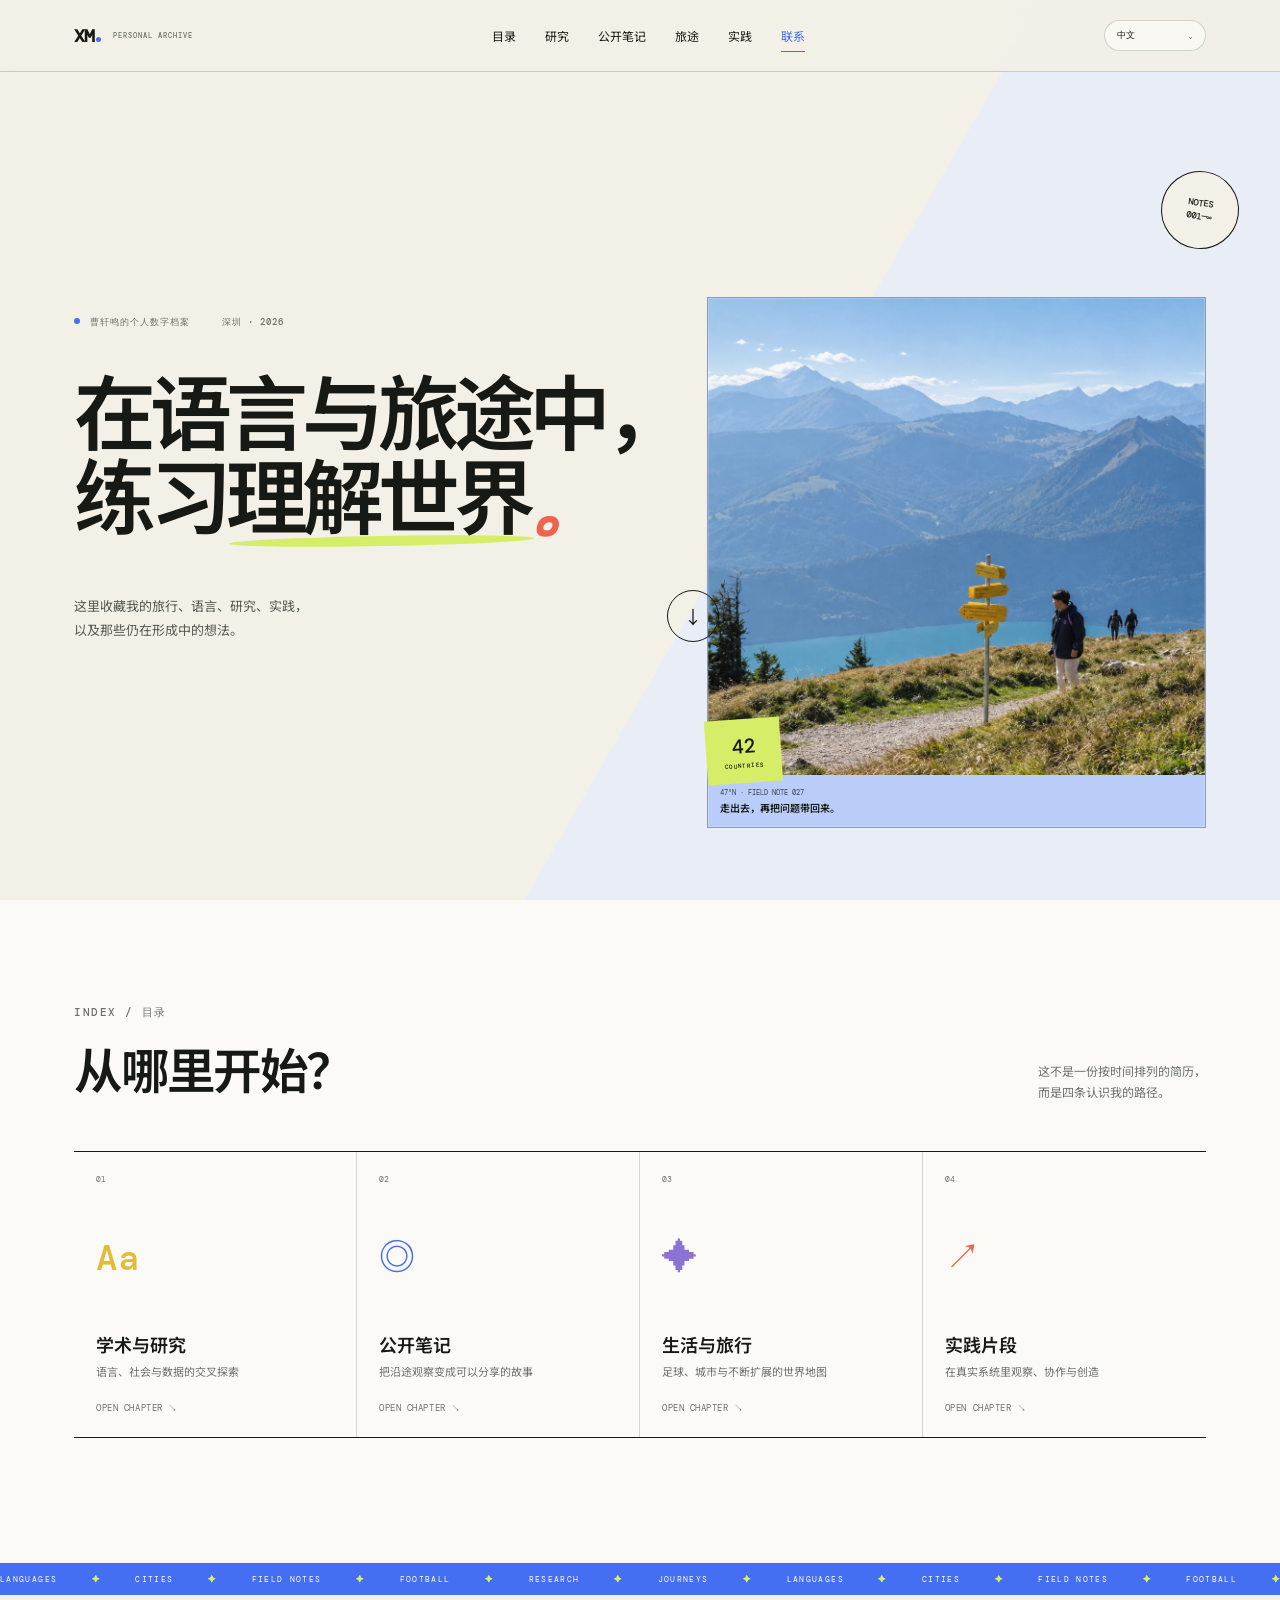
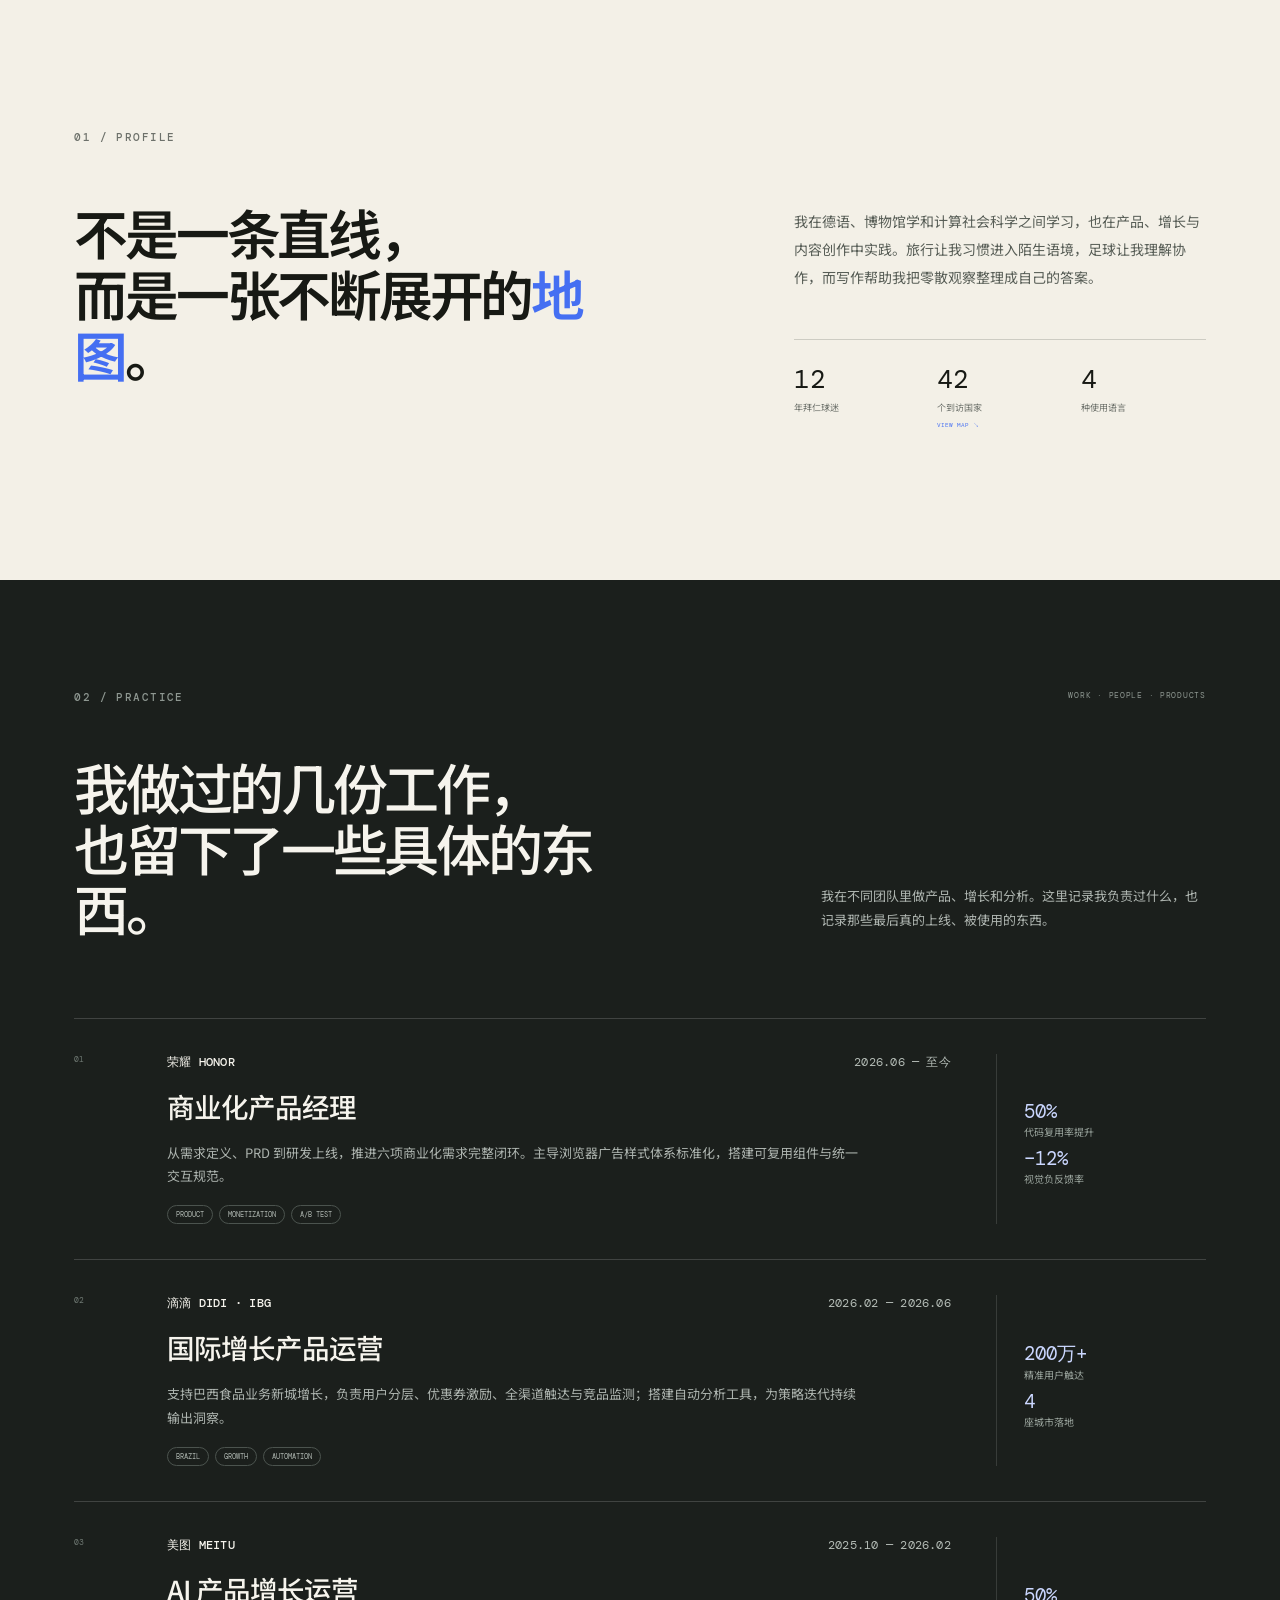
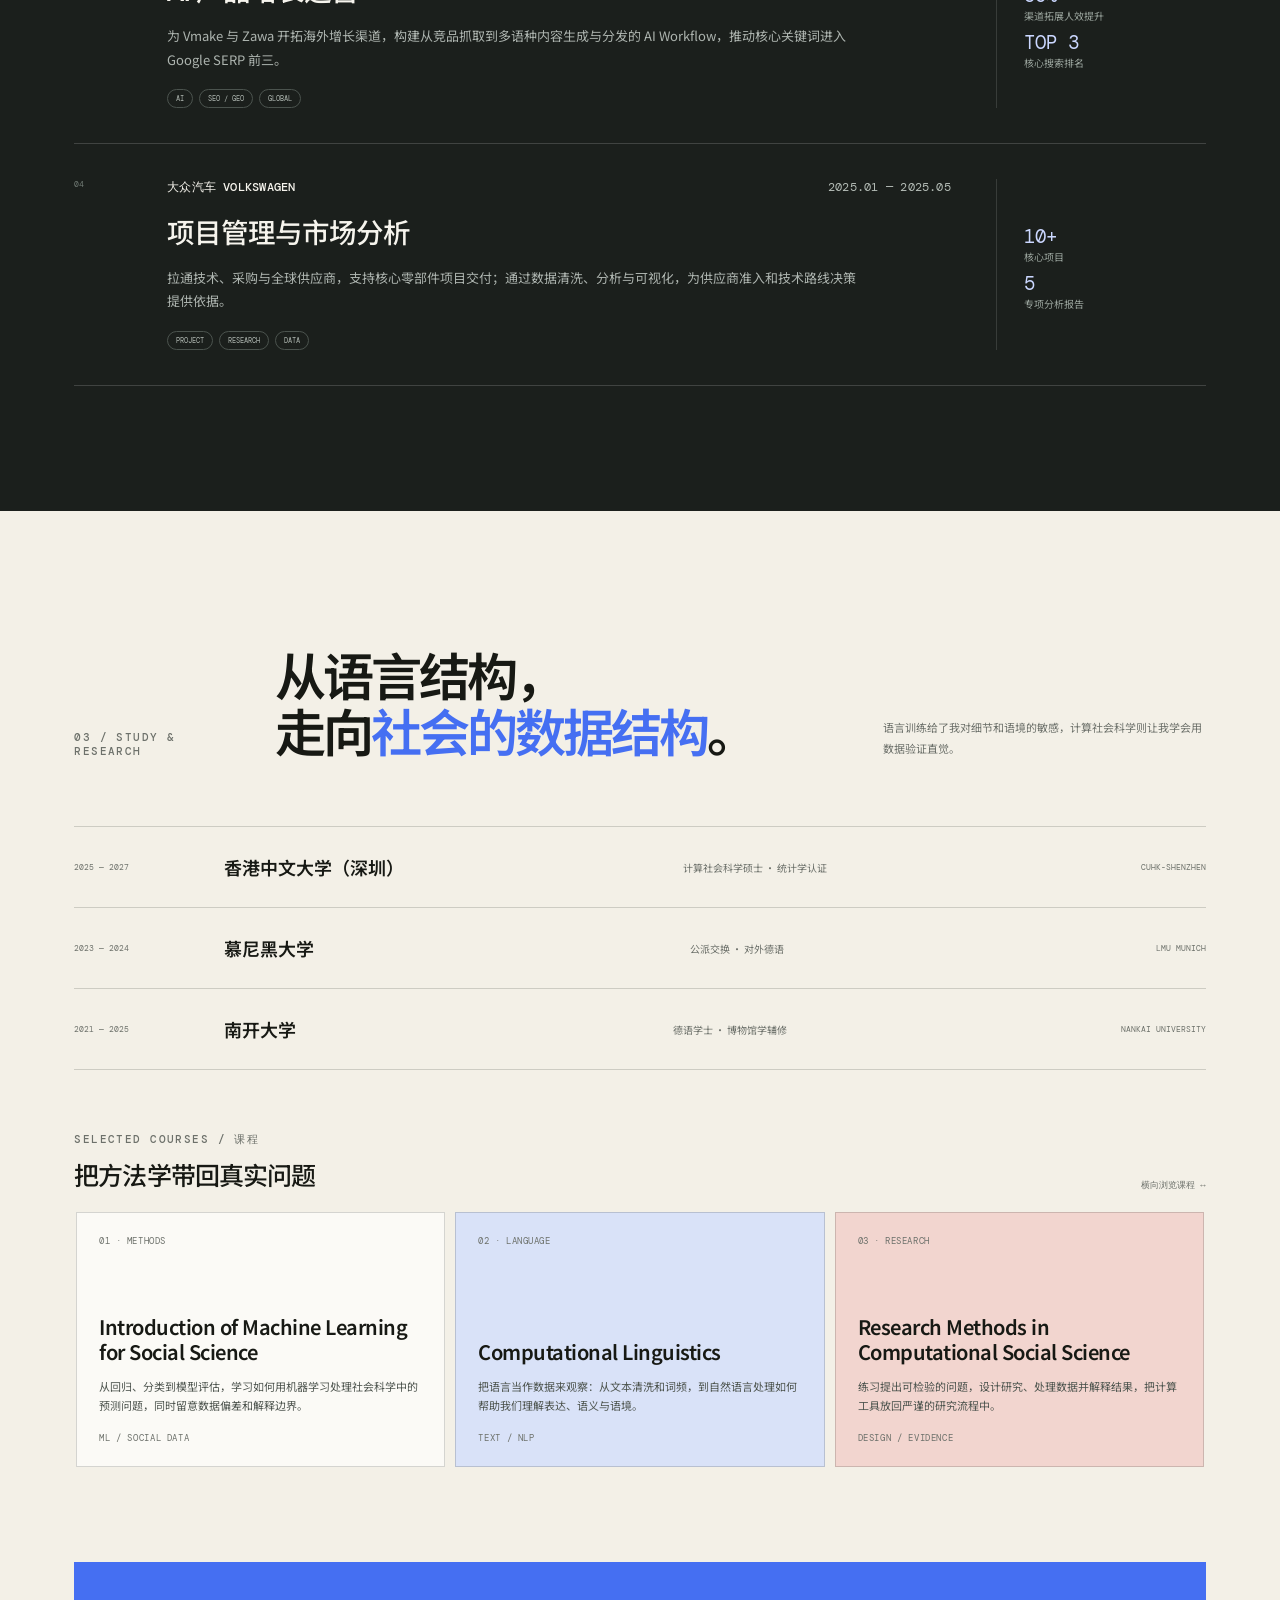
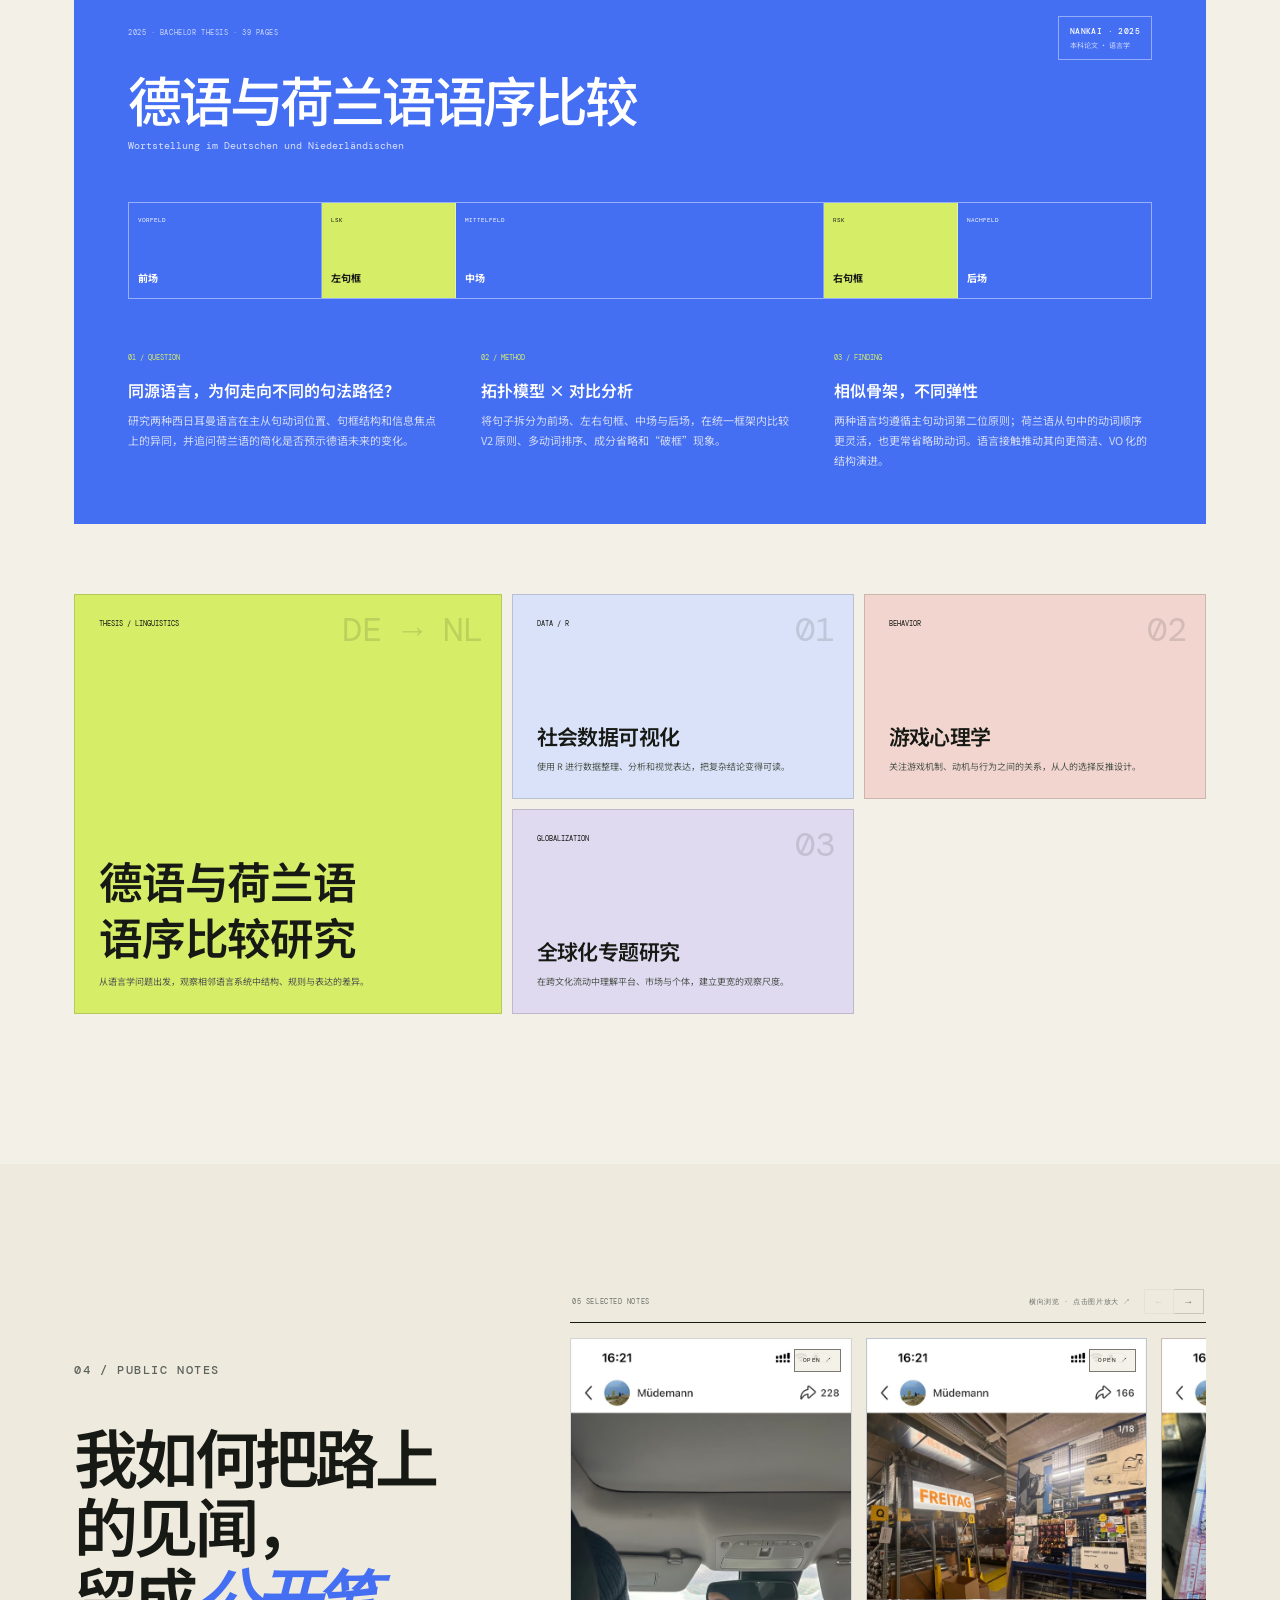
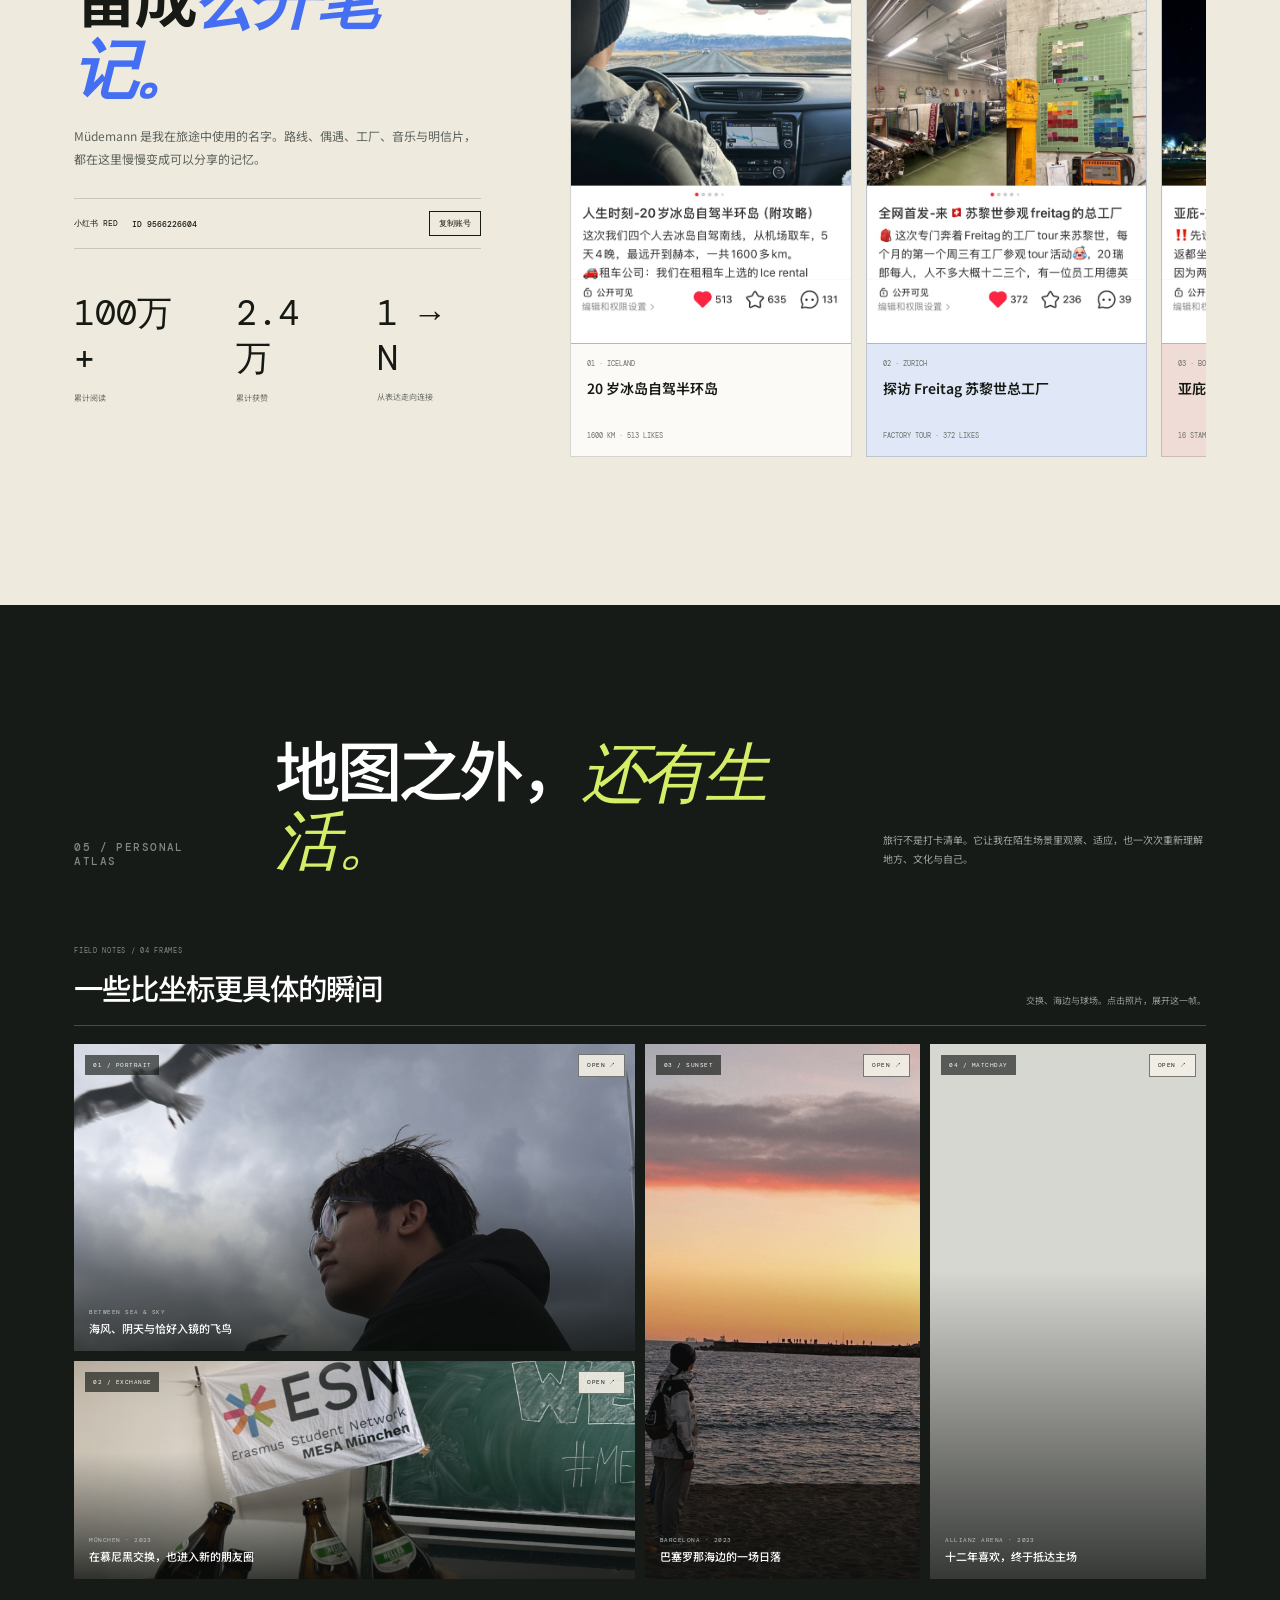
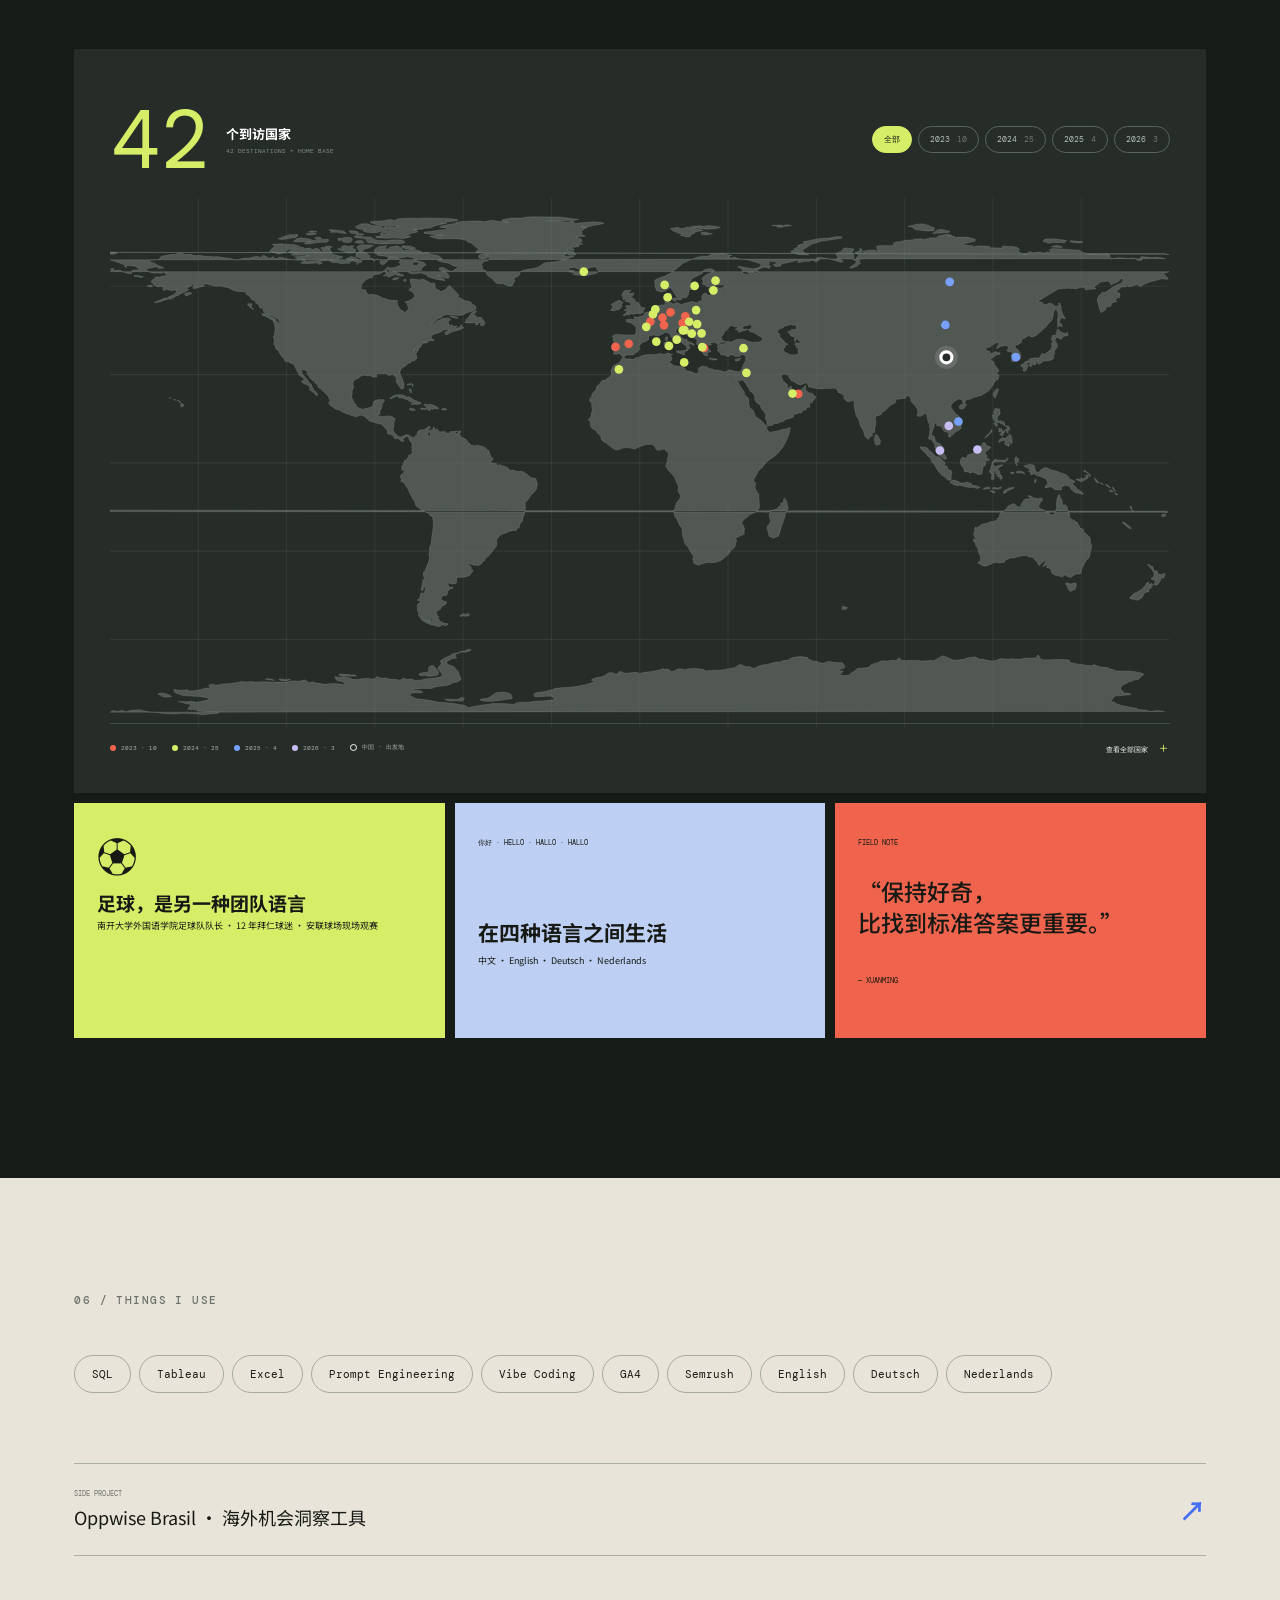
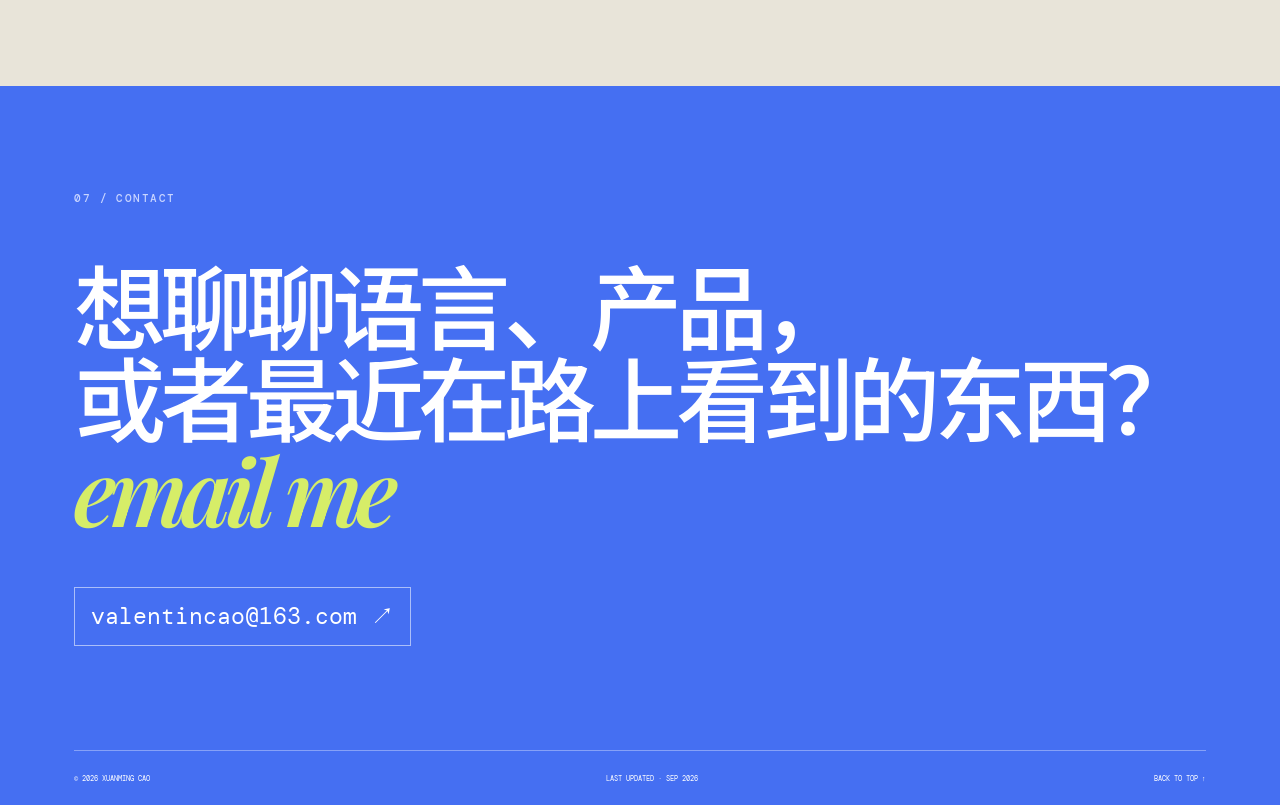
==== index.html @ 157ce0af "Add computational social science courses" ====
<!doctype html>
<html lang="zh-CN">
  <head>
    <meta charset="UTF-8" />
    <meta name="viewport" content="width=device-width, initial-scale=1.0" />
    <meta name="description" content="曹轩鸣的个人数字档案：语言、研究、旅行、公开笔记与实践片段。" />
    <title>曹轩鸣 · 语言与旅途之间</title>
    <link rel="icon" href="./assets/favicon.svg" type="image/svg+xml" />
    <link rel="preconnect" href="https://fonts.googleapis.com" />
    <link rel="preconnect" href="https://fonts.gstatic.com" crossorigin />
    <link href="https://fonts.googleapis.com/css2?family=DM+Mono:wght@300;400;500&amp;family=Noto+Sans+SC:wght@300;400;500;600;700;900&amp;family=Playfair+Display:ital,wght@1,600&amp;display=swap" rel="stylesheet" />
    <link rel="stylesheet" href="./styles.css" />
  </head>
  <body>
    <header class="nav">
      <a class="logo" href="#top" aria-label="返回首页"><span>XM</span><small>PERSONAL ARCHIVE</small></a>
      <nav aria-label="主导航">
        <a href="#explore" data-i18n="navExplore">目录</a><a href="#academic" data-i18n="navAcademic">研究</a><a href="#social" data-i18n="navSocial">公开笔记</a><a href="#life" data-i18n="navLife">旅途</a><a href="#internship" data-i18n="navWork">实践</a><a href="#contact" data-i18n="navContact">联系</a>
      </nav>
      <div class="language-picker">
        <button class="lang" type="button" aria-haspopup="true" aria-expanded="false"><span class="current-language">中文</span>⌄</button>
        <div class="language-menu" role="menu"><button data-lang="zh" class="active">中文 <span>CN</span></button><button data-lang="en">English <span>EN</span></button><button data-lang="de">Deutsch <span>DE</span></button><button data-lang="nl">Nederlands <span>NL</span></button></div>
      </div>
    </header>

    <main id="top">
      <section class="hero section">
        <div class="hero-kicker reveal"><span class="status-dot"></span><span data-i18n="heroKicker">曹轩鸣的个人数字档案</span> <span class="hero-place" data-i18n="heroPlace">深圳 · 2026</span></div>
        <h1 class="reveal" data-i18n="heroTitle">在语言与旅途中，<br />练习<span class="scribble">理解世界</span><em>。</em></h1>
        <div class="hero-bottom reveal">
          <p data-i18n="heroIntro">这里收藏我的旅行、语言、研究、实践，<br />以及那些仍在形成中的想法。</p>
          <a class="round-link" href="#explore" aria-label="开始探索"><span>↓</span></a>
        </div>
        <figure class="hero-photo reveal"><img src="./assets/hero-blue.jpg" alt="曹轩鸣在蓝色山野间旅行" /><figcaption><span>47°N · FIELD NOTE 027</span><b data-i18n="heroCaption">走出去，再把问题带回来。</b></figcaption></figure>
        <div class="hero-sticker sticker-one" aria-hidden="true">NOTES<br />001—∞</div>
        <div class="hero-sticker sticker-two" aria-hidden="true">42<small>COUNTRIES</small></div>
        <div class="orbit orbit-one" aria-hidden="true"></div><div class="orbit orbit-two" aria-hidden="true"></div>
      </section>

      <section class="explore section" id="explore">
        <div class="explore-heading reveal"><div><p class="section-index" data-i18n="indexLabel">INDEX / 目录</p><h2 data-i18n="exploreTitle">从哪里开始？</h2></div><p data-i18n="exploreText">这不是一份按时间排列的简历，<br />而是四条认识我的路径。</p></div>
        <div class="portal-grid">
          <button class="portal-card academic-card reveal" data-target="academic"><span class="portal-no">01</span><span class="portal-icon">Aa</span><strong data-i18n="portalAcademic">学术与研究</strong><small data-i18n="portalAcademicText">语言、社会与数据的交叉探索</small><i>OPEN CHAPTER ↘</i></button>
          <button class="portal-card social-card reveal" data-target="social"><span class="portal-no">02</span><span class="portal-icon">◎</span><strong data-i18n="portalSocial">公开笔记</strong><small data-i18n="portalSocialText">把沿途观察变成可以分享的故事</small><i>OPEN CHAPTER ↘</i></button>
          <button class="portal-card life-card reveal" data-target="life"><span class="portal-no">03</span><span class="portal-icon">✦</span><strong data-i18n="portalLife">生活与旅行</strong><small data-i18n="portalLifeText">足球、城市与不断扩展的世界地图</small><i>OPEN CHAPTER ↘</i></button>
          <button class="portal-card internship-card reveal" data-target="internship"><span class="portal-no">04</span><span class="portal-icon">↗</span><strong data-i18n="portalWork">实践片段</strong><small data-i18n="portalWorkText">在真实系统里观察、协作与创造</small><i>OPEN CHAPTER ↘</i></button>
        </div>
      </section>

      <section class="ticker" aria-label="个人关键词">
        <div>LANGUAGES <i>✦</i> CITIES <i>✦</i> FIELD NOTES <i>✦</i> FOOTBALL <i>✦</i> RESEARCH <i>✦</i> JOURNEYS <i>✦</i> LANGUAGES <i>✦</i> CITIES <i>✦</i> FIELD NOTES <i>✦</i> FOOTBALL <i>✦</i> RESEARCH <i>✦</i> JOURNEYS <i>✦</i></div>
      </section>

      <section class="section intro" id="about">
        <p class="section-index reveal">01 / PROFILE</p>
        <div class="intro-grid">
          <h2 class="reveal" data-i18n="profileTitle">不是一条直线，<br />而是一张不断展开的<span>地图</span>。</h2>
          <div class="intro-copy reveal">
            <p data-i18n="profileText">我在德语、博物馆学和计算社会科学之间学习，也在产品、增长与内容创作中实践。旅行让我习惯进入陌生语境，足球让我理解协作，而写作帮助我把零散观察整理成自己的答案。</p>
            <div class="facts"><div><strong>12</strong><span data-i18n="factWork">年拜仁球迷</span></div><a class="travel-fact" href="#travel-map"><strong>42</strong><span data-i18n="factTravel">个到访国家</span><i>VIEW MAP ↘</i></a><div><strong>4</strong><span data-i18n="factLanguage">种使用语言</span></div></div>
          </div>
        </div>
      </section>

      <section class="education section" id="academic">
        <div class="academic-intro reveal"><p class="section-index">03 / STUDY &amp; RESEARCH</p><h2 data-i18n="academicTitle">从语言结构，<br />走向<span>社会的数据结构</span>。</h2><p data-i18n="academicIntro">语言训练给了我对细节和语境的敏感，计算社会科学则让我学会用数据验证直觉。</p></div>
        <div class="edu-list">
          <article class="reveal"><time>2025 — 2027</time><h3 data-i18n="cuhk">香港中文大学（深圳）</h3><p data-i18n="cuhkMajor">计算社会科学硕士 · 统计学认证</p><span>CUHK-SHENZHEN</span></article>
          <article class="reveal"><time>2023 — 2024</time><h3 data-i18n="lmu">慕尼黑大学</h3><p data-i18n="lmuMajor">公派交换 · 对外德语</p><span>LMU MUNICH</span></article>
          <article class="reveal"><time>2021 — 2025</time><h3 data-i18n="nankai">南开大学</h3><p data-i18n="nankaiMajor">德语学士 · 博物馆学辅修</p><span>NANKAI UNIVERSITY</span></article>
        </div>
        <div class="course-rail reveal">
          <div class="course-rail-head"><div><p class="section-index" data-i18n="courseLabel">SELECTED COURSES / 课程</p><h3 data-i18n="courseTitle">把方法学带回真实问题</h3></div><span data-i18n="courseHint">横向浏览课程 ↔</span></div>
          <div class="course-track">
            <article class="course-card"><span>01 · METHODS</span><h4 data-i18n="courseMachineTitle">Introduction of Machine Learning for Social Science</h4><p data-i18n="courseMachineText">从回归、分类到模型评估，学习如何用机器学习处理社会科学中的预测问题，同时留意数据偏差和解释边界。</p><b>ML / SOCIAL DATA</b></article>
            <article class="course-card"><span>02 · LANGUAGE</span><h4 data-i18n="courseLinguisticsTitle">Computational Linguistics</h4><p data-i18n="courseLinguisticsText">把语言当作数据来观察：从文本清洗和词频，到自然语言处理如何帮助我们理解表达、语义与语境。</p><b>TEXT / NLP</b></article>
            <article class="course-card"><span>03 · RESEARCH</span><h4 data-i18n="courseMethodsTitle">Research Methods in Computational Social Science</h4><p data-i18n="courseMethodsText">练习提出可检验的问题，设计研究、处理数据并解释结果，把计算工具放回严谨的研究流程中。</p><b>DESIGN / EVIDENCE</b></article>
          </div>
        </div>
        <article class="thesis-feature reveal">
          <div class="thesis-title"><span>2025 · BACHELOR THESIS · 39 PAGES</span><h3 data-i18n="thesisTitle">德语与荷兰语语序比较</h3><p data-i18n="thesisSubtitle">Wortstellung im Deutschen und Niederländischen</p><div class="thesis-score"><b>NANKAI · 2025</b><small data-i18n="thesisScore">本科论文 · 语言学</small></div></div>
          <div class="field-model" aria-label="拓扑句法模型"><div><span>VORFELD</span><b data-i18n="fieldPre">前场</b></div><div><span>LSK</span><b data-i18n="fieldLeft">左句框</b></div><div><span>MITTELFELD</span><b data-i18n="fieldMid">中场</b></div><div><span>RSK</span><b data-i18n="fieldRight">右句框</b></div><div><span>NACHFELD</span><b data-i18n="fieldPost">后场</b></div></div>
          <div class="thesis-details"><section><span>01 / QUESTION</span><h4 data-i18n="thesisQuestionTitle">同源语言，为何走向不同的句法路径？</h4><p data-i18n="thesisQuestion">研究两种西日耳曼语言在主从句动词位置、句框结构和信息焦点上的异同，并追问荷兰语的简化是否预示德语未来的变化。</p></section><section><span>02 / METHOD</span><h4 data-i18n="thesisMethodTitle">拓扑模型 × 对比分析</h4><p data-i18n="thesisMethod">将句子拆分为前场、左右句框、中场与后场，在统一框架内比较 V2 原则、多动词排序、成分省略和“破框”现象。</p></section><section><span>03 / FINDING</span><h4 data-i18n="thesisFindingTitle">相似骨架，不同弹性</h4><p data-i18n="thesisFinding">两种语言均遵循主句动词第二位原则；荷兰语从句中的动词顺序更灵活，也更常省略助动词。语言接触推动其向更简洁、VO 化的结构演进。</p></section></div>
        </article>
        <div class="study-grid">
          <article class="study-card study-main reveal"><span>THESIS / LINGUISTICS</span><h3 data-i18n="studyThesis">德语与荷兰语<br />语序比较研究</h3><p data-i18n="studyThesisText">从语言学问题出发，观察相邻语言系统中结构、规则与表达的差异。</p><b>DE → NL</b></article>
          <article class="study-card reveal"><span>DATA / R</span><h3 data-i18n="studyData">社会数据可视化</h3><p data-i18n="studyDataText">使用 R 进行数据整理、分析和视觉表达，把复杂结论变得可读。</p><b>01</b></article>
          <article class="study-card reveal"><span>BEHAVIOR</span><h3 data-i18n="studyGame">游戏心理学</h3><p data-i18n="studyGameText">关注游戏机制、动机与行为之间的关系，从人的选择反推设计。</p><b>02</b></article>
          <article class="study-card reveal"><span>GLOBALIZATION</span><h3 data-i18n="studyGlobal">全球化专题研究</h3><p data-i18n="studyGlobalText">在跨文化流动中理解平台、市场与个体，建立更宽的观察尺度。</p><b>03</b></article>
        </div>
      </section>

      <section class="social-life section" id="social">
        <div class="social-copy reveal"><p class="section-index">04 / PUBLIC NOTES</p><h2 data-i18n="socialTitle">我如何把路上的见闻，<br />留成<span>公开笔记。</span></h2><p data-i18n="socialText">Müdemann 是我在旅途中使用的名字。路线、偶遇、工厂、音乐与明信片，都在这里慢慢变成可以分享的记忆。</p><div class="social-id"><span data-i18n="redLabel">小红书 RED</span><b>ID 9566226604</b><button class="copy-id" data-copy="9566226604" data-i18n="copyId">复制账号</button></div><div class="social-metrics"><div><strong data-i18n="viewCount">100万+</strong><small data-i18n="views">累计阅读</small></div><div><strong data-i18n="likeCount">2.4万</strong><small data-i18n="likes">累计获赞</small></div><div><strong>1 → N</strong><small data-i18n="connection">从表达走向连接</small></div></div></div>
        <div class="note-gallery reveal">
          <div class="gallery-label"><span>05 SELECTED NOTES</span><div class="gallery-utility"><span data-i18n="galleryHint">横向浏览 · 点击图片放大 ↗</span><div class="note-scroll-controls"><button class="note-scroll-prev" type="button" aria-label="向前浏览笔记" aria-controls="noteRail">←</button><button class="note-scroll-next" type="button" aria-label="向后浏览笔记" aria-controls="noteRail">→</button></div></div></div>
          <div class="note-stack" id="noteRail" aria-label="小红书精选笔记">
            <article class="note-card">
              <button class="media-trigger note-shot" type="button" data-lightbox data-full="./assets/IMG_6432.PNG" aria-label="放大查看冰岛自驾笔记截图"><img src="./assets/web/note-iceland.jpg" width="647" height="1400" loading="lazy" decoding="async" alt="小红书笔记：20 岁冰岛自驾半环岛" /><span class="media-expand" aria-hidden="true">OPEN ↗</span></button>
              <div class="note-meta"><span>01 · ICELAND</span><h3 data-i18n="note1" data-lightbox-caption>20 岁冰岛自驾半环岛</h3><p>1600 KM · 513 LIKES</p></div>
            </article>
            <article class="note-card">
              <button class="media-trigger note-shot" type="button" data-lightbox data-full="./assets/IMG_6433.PNG" aria-label="放大查看 Freitag 工厂笔记截图"><img src="./assets/web/note-freitag.jpg" width="647" height="1400" loading="lazy" decoding="async" alt="小红书笔记：探访 Freitag 苏黎世总工厂" /><span class="media-expand" aria-hidden="true">OPEN ↗</span></button>
              <div class="note-meta"><span>02 · ZÜRICH</span><h3 data-i18n="note2" data-lightbox-caption>探访 Freitag 苏黎世总工厂</h3><p>FACTORY TOUR · 372 LIKES</p></div>
            </article>
            <article class="note-card">
              <button class="media-trigger note-shot" type="button" data-lightbox data-full="./assets/IMG_6436.PNG" aria-label="放大查看亚庇至文莱笔记截图"><img src="./assets/web/note-borneo.jpg" width="647" height="1400" loading="lazy" decoding="async" alt="小红书笔记：亚庇至文莱收集 16 个出入境章" /><span class="media-expand" aria-hidden="true">OPEN ↗</span></button>
              <div class="note-meta"><span>03 · BORNEO</span><h3 data-i18n="note3" data-lightbox-caption>亚庇—文莱：一次收集 16 个出入境章</h3><p>16 STAMPS · 337 LIKES</p></div>
            </article>
            <article class="note-card">
              <button class="media-trigger note-shot" type="button" data-lightbox data-full="./assets/IMG_6435.PNG" aria-label="放大查看明信片墙笔记截图"><img src="./assets/web/note-postcards.jpg" width="647" height="1400" loading="lazy" decoding="async" alt="小红书笔记：我的世界明信片墙" /><span class="media-expand" aria-hidden="true">OPEN ↗</span></button>
              <div class="note-meta"><span>04 · POSTCARDS</span><h3 data-i18n="note4" data-lightbox-caption>把去过的世界留在明信片墙上</h3><p>MEMORY ARCHIVE · 40+ COUNTRIES</p></div>
            </article>
            <article class="note-card">
              <button class="media-trigger note-shot" type="button" data-lightbox data-full="./assets/IMG_6434.PNG" aria-label="放大查看吴哥窟笔记截图"><img src="./assets/web/note-angkor.jpg" width="647" height="1400" loading="lazy" decoding="async" alt="小红书笔记：在吴哥窟寻找柬埔寨摇滚封面" /><span class="media-expand" aria-hidden="true">OPEN ↗</span></button>
              <div class="note-meta"><span>05 · ANGKOR</span><h3 data-i18n="note5" data-lightbox-caption>在吴哥窟寻找柬埔寨摇滚封面</h3><p>905 LIKES · TOP NOTE</p></div>
            </article>
          </div>
        </div>
      </section>

      <section class="life section" id="life">
        <div class="life-head reveal"><p class="section-index">05 / PERSONAL ATLAS</p><h2 data-i18n="lifeTitle">地图之外，<em>还有生活。</em></h2><p data-i18n="lifeText">旅行不是打卡清单。它让我在陌生场景里观察、适应，也一次次重新理解地方、文化与自己。</p></div>
        <div class="life-collage">
          <section class="photo-journal reveal" aria-labelledby="photo-journal-title">
            <div class="photo-journal-head"><div><span>FIELD NOTES / 04 FRAMES</span><h3 id="photo-journal-title" data-i18n="photoJournalTitle">一些比坐标更具体的瞬间</h3></div><p data-i18n="photoJournalHint">交换、海边与球场。点击照片，展开这一帧。</p></div>
            <div class="photo-atlas">
              <figure class="photo-frame photo-seagulls">
                <button class="media-trigger" type="button" data-lightbox data-full="./assets/IMG_1110.jpg" aria-label="放大查看海边与飞鸟照片"><img src="./assets/web/life-seagulls.jpg" width="1600" height="1515" loading="lazy" decoding="async" alt="阴天海边，曹轩鸣与飞过的海鸥" /><span class="frame-no" aria-hidden="true">01 / PORTRAIT</span><span class="media-expand" aria-hidden="true">OPEN ↗</span></button>
                <figcaption><span>BETWEEN SEA &amp; SKY</span><b data-i18n="photoSea" data-lightbox-caption>海风、阴天与恰好入镜的飞鸟</b></figcaption>
              </figure>
              <figure class="photo-frame photo-esn">
                <button class="media-trigger" type="button" data-lightbox data-full="./assets/80dd1f403792ebe50f9758b083b8c25e.JPG" aria-label="放大查看慕尼黑交换生活照片"><img src="./assets/web/life-esn.jpg" width="1600" height="1200" loading="lazy" decoding="async" alt="慕尼黑 Erasmus Student Network 活动中的碰杯" /><span class="frame-no" aria-hidden="true">02 / EXCHANGE</span><span class="media-expand" aria-hidden="true">OPEN ↗</span></button>
                <figcaption><span>MÜNCHEN · 2023</span><b data-i18n="photoEsn" data-lightbox-caption>在慕尼黑交换，也进入新的朋友圈</b></figcaption>
              </figure>
              <figure class="photo-frame photo-barcelona">
                <button class="media-trigger" type="button" data-lightbox data-full="./assets/IMG_0187.JPG" aria-label="放大查看巴塞罗那海边日落照片"><img src="./assets/web/life-barcelona.jpg" width="1200" height="1600" loading="lazy" decoding="async" alt="巴塞罗那海边日落中的曹轩鸣" /><span class="frame-no" aria-hidden="true">03 / SUNSET</span><span class="media-expand" aria-hidden="true">OPEN ↗</span></button>
                <figcaption><span>BARCELONA · 2023</span><b data-i18n="photoBarcelona" data-lightbox-caption>巴塞罗那海边的一场日落</b></figcaption>
              </figure>
              <figure class="photo-frame photo-allianz">
                <button class="media-trigger" type="button" data-lightbox data-full="./assets/f85b853d897c52e4a087ac9b64f20b04.JPG" aria-label="放大查看安联球场照片"><img src="./assets/web/life-allianz.jpg" width="1200" height="1600" loading="lazy" decoding="async" alt="曹轩鸣在安联球场前手持拜仁慕尼黑围巾" /><span class="frame-no" aria-hidden="true">04 / MATCHDAY</span><span class="media-expand" aria-hidden="true">OPEN ↗</span></button>
                <figcaption><span>ALLIANZ ARENA · 2023</span><b data-i18n="photoAllianz" data-lightbox-caption>十二年喜欢，终于抵达主场</b></figcaption>
              </figure>
            </div>
          </section>
          <article class="life-tile tile-map reveal" id="travel-map">
            <div class="travel-map-head"><div class="map-count"><strong>42</strong><span><b data-i18n="mapCount">个到访国家</b><small>42 DESTINATIONS + HOME BASE</small></span></div><div class="year-filters" aria-label="按年份筛选"><button class="active" data-year="all" data-i18n="mapAll">全部</button><button data-year="2023">2023 <i>10</i></button><button data-year="2024">2024 <i>25</i></button><button data-year="2025">2025 <i>4</i></button><button data-year="2026">2026 <i>3</i></button></div></div>
            <div class="map-stage"><svg class="world-map" viewBox="0 0 1000 500" role="img" aria-label="曹轩鸣旅行世界地图"><image href="./assets/world-land.svg" x="0" y="0" width="1000" height="500" /><g class="travel-dots"></g></svg><div class="map-tooltip" role="status"></div></div>
            <div class="map-footer"><div class="map-legend"><span><i class="legend-dot dot-2023"></i>2023 · 10</span><span><i class="legend-dot dot-2024"></i>2024 · 25</span><span><i class="legend-dot dot-2025"></i>2025 · 4</span><span><i class="legend-dot dot-2026"></i>2026 · 3</span><span><i class="legend-home"></i><b data-i18n="mapHome">中国 · 出发地</b></span></div><button class="country-list-toggle" aria-expanded="false"><span data-i18n="mapList">查看全部国家</span> <i>＋</i></button></div>
            <div class="country-list" hidden></div>
          </article>
          <article class="life-tile tile-football reveal"><span>⚽</span><h3 data-i18n="footballTitle">足球，是另一种团队语言</h3><p data-i18n="footballText">南开大学外国语学院足球队队长 · 12 年拜仁球迷 · 安联球场现场观赛</p></article>
          <article class="life-tile tile-language reveal"><span>你好 · HELLO · HALLO · HALLO</span><h3 data-i18n="languageTitle">在四种语言之间生活</h3><p data-i18n="languageList">中文 · English · Deutsch · Nederlands</p></article>
          <article class="life-tile tile-note reveal"><small>FIELD NOTE</small><p data-i18n="fieldNote">“保持好奇，<br />比找到标准答案更重要。”</p><span>— XUANMING</span></article>
        </div>
      </section>

      <section class="work section" id="internship">
        <div class="section-head reveal"><p class="section-index">02 / PRACTICE</p><p>WORK · PEOPLE · PRODUCTS</p></div>
        <div class="work-intro reveal"><h2 data-i18n="workTitle">我做过的几份工作，<br />也留下了一些具体的东西。</h2><p data-i18n="workIntro">我在不同团队里做产品、增长和分析。这里记录我负责过什么，也记录那些最后真的上线、被使用的东西。</p></div>
        <article class="work-card featured reveal">
          <div class="work-no">01</div><div class="work-main"><div class="work-meta"><span data-i18n="honorCompany">荣耀 HONOR</span><span>2026.06 — <i data-i18n="present">至今</i></span></div><h3 data-i18n="honorRole">商业化产品经理</h3><p data-i18n="honorText">从需求定义、PRD 到研发上线，推进六项商业化需求完整闭环。主导浏览器广告样式体系标准化，搭建可复用组件与统一交互规范。</p><div class="tags"><span>PRODUCT</span><span>MONETIZATION</span><span>A/B TEST</span></div></div><div class="metric"><strong>50%</strong><span data-i18n="metricReuse">代码复用率提升</span><strong>−12%</strong><span data-i18n="metricFeedback">视觉负反馈率</span></div>
        </article>
        <article class="work-card reveal">
          <div class="work-no">02</div><div class="work-main"><div class="work-meta"><span data-i18n="didiCompany">滴滴 DIDI · IBG</span><span>2026.02 — 2026.06</span></div><h3 data-i18n="didiRole">国际增长产品运营</h3><p data-i18n="didiText">支持巴西食品业务新城增长，负责用户分层、优惠券激励、全渠道触达与竞品监测；搭建自动分析工具，为策略迭代持续输出洞察。</p><div class="tags"><span>BRAZIL</span><span>GROWTH</span><span>AUTOMATION</span></div></div><div class="metric"><strong data-i18n="reachCount">200万+</strong><span data-i18n="metricReach">精准用户触达</span><strong>4</strong><span data-i18n="metricCities">座城市落地</span></div>
        </article>
        <article class="work-card reveal">
          <div class="work-no">03</div><div class="work-main"><div class="work-meta"><span data-i18n="meituCompany">美图 MEITU</span><span>2025.10 — 2026.02</span></div><h3 data-i18n="meituRole">AI 产品增长运营</h3><p data-i18n="meituText">为 Vmake 与 Zawa 开拓海外增长渠道，构建从竞品抓取到多语种内容生成与分发的 AI Workflow，推动核心关键词进入 Google SERP 前三。</p><div class="tags"><span>AI</span><span>SEO / GEO</span><span>GLOBAL</span></div></div><div class="metric"><strong>50%</strong><span data-i18n="metricEfficiency">渠道拓展人效提升</span><strong>TOP 3</strong><span data-i18n="metricRanking">核心搜索排名</span></div>
        </article>
        <article class="work-card reveal">
          <div class="work-no">04</div><div class="work-main"><div class="work-meta"><span data-i18n="vwCompany">大众汽车 VOLKSWAGEN</span><span>2025.01 — 2025.05</span></div><h3 data-i18n="vwRole">项目管理与市场分析</h3><p data-i18n="vwText">拉通技术、采购与全球供应商，支持核心零部件项目交付；通过数据清洗、分析与可视化，为供应商准入和技术路线决策提供依据。</p><div class="tags"><span>PROJECT</span><span>RESEARCH</span><span>DATA</span></div></div><div class="metric"><strong>10+</strong><span data-i18n="metricProjects">核心项目</span><strong>5</strong><span data-i18n="metricReports">专项分析报告</span></div>
        </article>
      </section>

      <section class="skills section">
        <p class="section-index reveal">06 / THINGS I USE</p>
        <div class="skill-cloud reveal"><span>SQL</span><span>Tableau</span><span>Excel</span><span>Prompt Engineering</span><span>Vibe Coding</span><span>GA4</span><span>Semrush</span><span>English</span><span>Deutsch</span><span>Nederlands</span></div>
        <a class="project-link reveal" href="https://oppwise-brasil.site" target="_blank" rel="noreferrer"><span><small>SIDE PROJECT</small><span data-i18n="projectLabel">Oppwise Brasil · 海外机会洞察工具</span></span><b>↗</b></a>
      </section>

      <section class="contact section" id="contact">
        <p class="section-index reveal">07 / CONTACT</p>
        <h2 class="reveal" data-i18n="contactTitle">想聊聊语言、产品，<br />或者最近在路上看到的东西？<em>email me</em></h2>
        <a class="mail reveal" href="mailto:valentincao@163.com">valentincao@163.com <span>↗</span></a>
        <footer><span>© 2026 XUANMING CAO</span><span>LAST UPDATED · SEP 2026</span><a href="#top">BACK TO TOP ↑</a></footer>
      </section>
    </main>
    <dialog class="media-lightbox" id="mediaLightbox" aria-describedby="lightboxCaption">
      <div class="lightbox-shell">
        <button class="lightbox-close" type="button" aria-label="关闭大图">×</button>
        <figure><img class="lightbox-image" alt="" /><figcaption id="lightboxCaption"></figcaption></figure>
        <div class="lightbox-bar"><span class="lightbox-count" aria-live="polite"></span><div class="lightbox-nav"><button class="lightbox-prev" type="button" aria-label="上一张">←</button><button class="lightbox-next" type="button" aria-label="下一张">→</button></div></div>
      </div>
    </dialog>
    <script src="./app.js"></script>
  </body>
</html>
---- styles.css ----
:root {
  --ink: #171914;
  --paper: #f3f0e7;
  --paper-deep: #e8e4d9;
  --white: #fbfaf6;
  --muted: #6d716b;
  --line: rgba(23, 25, 20, .17);
  --blue: #456ff2;
  --blue-soft: #b9cdf8;
  --red: #f0644d;
  --lime: #d6ed68;
  --lilac: #c8bdf1;
  --pad: clamp(24px, 5.8vw, 92px);
}

* { box-sizing: border-box; }
html { scroll-behavior: smooth; }
body { margin: 0; background: var(--paper); color: var(--ink); font-family: "Noto Sans SC", sans-serif; overflow-x: hidden; }
a { color: inherit; text-decoration: none; }
button { color: inherit; font: inherit; }
[id] { scroll-margin-top: 82px; }
.section { padding-left: var(--pad); padding-right: var(--pad); }
.section-index { margin: 0; color: var(--muted); font: 500 11px "DM Mono", monospace; letter-spacing: .13em; text-transform: uppercase; }

/* Navigation */
.nav { position: fixed; z-index: 30; inset: 0 0 auto; height: 72px; padding: 0 var(--pad); display: flex; align-items: center; border-bottom: 1px solid var(--line); background: rgba(243, 240, 231, .88); backdrop-filter: blur(18px); }
.logo { display: flex; align-items: center; gap: 12px; }
.logo > span { font: 600 18px "DM Mono", monospace; letter-spacing: -.08em; }
.logo > span:after { content: ""; display: inline-block; width: 5px; height: 5px; margin-left: 3px; border-radius: 50%; background: var(--blue); }
.logo small { color: var(--muted); font: 500 7px "DM Mono", monospace; letter-spacing: .14em; }
.nav nav { display: flex; gap: 29px; margin: auto; font-size: 12px; }
.nav nav a { position: relative; transition: color .2s; }
.nav nav a:after { content: ""; position: absolute; left: 0; bottom: -8px; width: 0; height: 1px; background: currentColor; transition: width .25s; }
.nav nav a:hover:after, .nav nav a.active:after { width: 100%; }
.nav nav a.active { color: var(--blue); }
.language-picker { position: relative; }
.lang { min-width: 102px; padding: 8px 12px; display: flex; justify-content: space-between; align-items: center; gap: 10px; border: 1px solid var(--line); border-radius: 100px; background: rgba(251, 250, 246, .8); font: 500 9px "DM Mono", monospace; cursor: pointer; }
.language-menu { display: none; position: absolute; right: 0; top: 44px; width: 168px; padding: 6px; background: var(--white); border: 1px solid var(--ink); box-shadow: 5px 5px 0 var(--ink); }
.language-picker.open .language-menu { display: block; }
.language-menu button { width: 100%; padding: 10px 9px; display: flex; justify-content: space-between; border: 0; background: transparent; font-size: 11px; text-align: left; cursor: pointer; }
.language-menu button:hover, .language-menu button.active { background: var(--lime); }
.language-menu span { color: var(--muted); font: 8px "DM Mono", monospace; }

/* Hero */
.hero { min-height: max(760px, 100svh); padding-top: 130px; padding-bottom: 72px; position: relative; display: flex; flex-direction: column; justify-content: center; overflow: hidden; background: linear-gradient(120deg, var(--paper) 0 58%, #e9edf5 58% 100%); }
.hero-kicker { position: relative; z-index: 4; color: var(--muted); font: 500 9px "DM Mono", monospace; letter-spacing: .11em; text-transform: uppercase; }
.status-dot { display: inline-block; width: 6px; height: 6px; margin: 0 10px 1px 0; border-radius: 50%; background: var(--blue); }
.hero-place { margin-left: 26px; }
.hero h1 { position: relative; z-index: 4; width: 67%; margin: 38px 0 54px; font-size: clamp(48px, 6.4vw, 86px); font-weight: 600; line-height: 1.02; letter-spacing: -.075em; }
.hero h1 em, .contact h2 em { color: var(--red); font-family: "Playfair Display", serif; font-weight: 600; }
.scribble { position: relative; z-index: 1; white-space: nowrap; }
.scribble:after { content: ""; position: absolute; z-index: -1; left: 1%; right: -2%; bottom: 5%; height: 10px; border-radius: 50%; background: var(--lime); transform: rotate(-1deg); }
.hero-bottom { position: relative; z-index: 5; width: 57%; display: flex; justify-content: space-between; align-items: end; }
.hero-bottom p { margin: 0; color: #545952; font-size: 13px; line-height: 1.85; }
.round-link { width: 52px; height: 52px; display: grid; place-items: center; border: 1px solid var(--ink); border-radius: 50%; font-size: 18px; transition: .25s; }
.round-link:hover { color: white; background: var(--blue); border-color: var(--blue); transform: translateY(4px); }
.hero-photo { position: absolute; z-index: 2; right: 5.8vw; bottom: 8%; width: min(39vw, 600px); height: 59vh; min-height: 470px; margin: 0; overflow: hidden; background: var(--blue-soft); border: 1px solid rgba(23,25,20,.28); }
.hero-photo:after { content: ""; position: absolute; inset: 0; box-shadow: inset 0 0 0 1px rgba(255,255,255,.18); pointer-events: none; }
.hero-photo img { width: 100%; height: calc(100% - 52px); display: block; object-fit: cover; filter: saturate(.88) contrast(.96); transition: transform 1.2s cubic-bezier(.2,.7,.1,1); }
.hero-photo:hover img { transform: scale(1.025); }
.hero-photo figcaption { height: 52px; padding: 8px 12px; display: flex; flex-direction: column; justify-content: center; background: var(--blue-soft); }
.hero-photo figcaption span { color: #394154; font: 7px "DM Mono", monospace; }
.hero-photo figcaption b { margin-top: 3px; font-size: 10px; font-weight: 600; }
.hero-sticker { position: absolute; z-index: 6; display: flex; flex-direction: column; align-items: center; justify-content: center; text-align: center; font: 500 9px/1.5 "DM Mono", monospace; }
.sticker-one { top: 19%; right: 3.2vw; width: 78px; height: 78px; border: 1px solid var(--ink); border-radius: 50%; background: var(--paper); transform: rotate(8deg); }
.sticker-two { right: 39vw; bottom: 13%; width: 75px; height: 64px; background: var(--lime); transform: rotate(-4deg); }
.sticker-two { font-size: 20px; }
.sticker-two small { margin-top: 1px; font-size: 6px; letter-spacing: .08em; }
.orbit { display: none; }

/* Index */
.explore { padding-top: 105px; padding-bottom: 125px; background: var(--white); }
.explore-heading { margin-bottom: 48px; display: flex; align-items: end; justify-content: space-between; }
.explore-heading h2 { margin: 13px 0 0; font-size: clamp(32px, 3.8vw, 52px); font-weight: 600; letter-spacing: -.055em; }
.explore-heading > p { max-width: 310px; margin: 0; color: var(--muted); font-size: 12px; line-height: 1.8; }
.portal-grid { display: grid; grid-template-columns: repeat(4, 1fr); border-top: 1px solid var(--ink); border-bottom: 1px solid var(--ink); }
.portal-card { min-height: 285px; padding: 22px; position: relative; display: flex; flex-direction: column; align-items: flex-start; overflow: hidden; border: 0; border-right: 1px solid var(--line); background: transparent; text-align: left; cursor: pointer; transition: background .3s; }
.portal-card:last-child { border-right: 0; }
.portal-card:before { content: ""; position: absolute; inset: 0 auto 0 0; width: 3px; background: var(--accent); transform: scaleY(0); transform-origin: bottom; transition: transform .3s; }
.portal-card:hover { background: rgba(23,25,20,.025); }
.portal-card:hover:before { transform: scaleY(1); }
.academic-card { --accent: #e2bc36; }
.internship-card { --accent: var(--red); }
.social-card { --accent: var(--blue); }
.life-card { --accent: #8b73d4; }
.portal-no { color: var(--muted); font: 8px "DM Mono", monospace; }
.portal-icon { margin: auto 0; color: var(--accent); font: 500 36px "DM Mono", monospace; transition: transform .3s; }
.portal-card:hover .portal-icon { transform: translateY(-5px); }
.portal-card strong { font-size: 18px; font-weight: 600; }
.portal-card small { margin: 6px 0 22px; color: var(--muted); font-size: 11px; line-height: 1.55; }
.portal-card i { color: var(--muted); font: 9px "DM Mono", monospace; font-style: normal; letter-spacing: .06em; }
.ticker { padding: 11px 0; overflow: hidden; background: var(--blue); color: white; white-space: nowrap; font: 8px "DM Mono", monospace; letter-spacing: .17em; }
.ticker div { width: max-content; animation: ticker 30s linear infinite; }
.ticker i { margin: 0 28px; color: var(--lime); font-style: normal; }
@keyframes ticker { to { transform: translateX(-50%); } }

/* Profile */
.intro { padding-top: 135px; padding-bottom: 150px; }
.intro-grid { margin-top: 58px; display: grid; grid-template-columns: 1.18fr .82fr; gap: 10vw; }
.intro h2 { margin: 0; font-size: clamp(34px, 4.2vw, 60px); font-weight: 600; line-height: 1.13; letter-spacing: -.06em; }
.intro h2 span { color: var(--blue); }
.intro-copy > p { margin: 5px 0 48px; color: #575d56; font-size: 14px; line-height: 2; }
.facts { padding-top: 22px; display: grid; grid-template-columns: repeat(3, 1fr); gap: 18px; border-top: 1px solid var(--line); }
.facts strong { display: block; font: 400 26px "DM Mono", monospace; }
.facts span { display: block; margin-top: 5px; color: var(--muted); font-size: 9px; }
.travel-fact i { display: block; margin-top: 7px; color: var(--blue); font: 6px "DM Mono", monospace; font-style: normal; transition: transform .2s; }
.travel-fact:hover i { transform: translateX(5px); }

/* Practice */
.work { padding-top: 110px; padding-bottom: 125px; background: #1b1f1c; color: #f6f4ed; }
.work .section-index, .section-head > p:last-child { color: #8e9791; }
.section-head { display: flex; justify-content: space-between; }
.section-head > p:last-child { margin: 0; font: 8px "DM Mono", monospace; letter-spacing: .09em; }
.work-intro { margin: 52px 0 80px; display: grid; grid-template-columns: 1fr .65fr; gap: 12vw; align-items: end; }
.work-intro h2 { margin: 0; font-size: clamp(34px, 4.3vw, 60px); font-weight: 500; line-height: 1.1; letter-spacing: -.06em; }
.work-intro p { margin: 0 0 6px; color: #aeb5b0; font-size: 13px; line-height: 1.85; }
.work-card { padding: 35px 0; display: grid; grid-template-columns: 48px 1fr minmax(155px, 210px); gap: 3.5vw; border-top: 1px solid rgba(255,255,255,.16); transition: padding .25s, background .25s; }
.work-card:last-child { border-bottom: 1px solid rgba(255,255,255,.16); }
.work-card:hover { padding-left: 12px; padding-right: 12px; background: rgba(255,255,255,.025); }
.work-no { color: #707a74; font: 8px "DM Mono", monospace; }
.work-meta { display: flex; justify-content: space-between; gap: 18px; color: #b4bcb6; font: 12px "DM Mono", monospace; letter-spacing: .02em; }
.work-meta span:first-child { color: #f6f4ed; font-weight: 500; }
.work-meta span { overflow-wrap: anywhere; }
.work-meta i { font-style: normal; }
.work h3 { margin: 15px 0; font-size: clamp(21px, 2.15vw, 30px); font-weight: 500; letter-spacing: -.035em; }
.work-main > p { max-width: 700px; margin: 0; color: #adb4af; font-size: 13px; line-height: 1.8; }
.tags { display: flex; flex-wrap: wrap; gap: 6px; margin-top: 18px; }
.tags span { padding: 4px 8px; border: 1px solid #4b534e; border-radius: 30px; color: #aeb6b0; font: 7px "DM Mono", monospace; }
.metric { padding-left: 27px; display: grid; align-content: center; border-left: 1px solid rgba(255,255,255,.13); }
.metric strong { margin-top: 8px; color: #cbd7ff; font: 400 clamp(15px, 1.45vw, 21px) "DM Mono", monospace; }
.metric span { color: #9aa49d; font-size: 10px; }

/* Academic */
.education { padding-top: 135px; padding-bottom: 150px; background: var(--paper); }
.academic-intro { margin-bottom: 68px; display: grid; grid-template-columns: 150px 1fr .58fr; gap: 4vw; align-items: end; }
.academic-intro h2 { margin: 0; font-size: clamp(33px, 4vw, 56px); font-weight: 600; line-height: 1.1; letter-spacing: -.06em; }
.academic-intro h2 span { color: var(--blue); }
.academic-intro > p:last-child { margin: 0; color: var(--muted); font-size: 11px; line-height: 1.9; }
.edu-list article { padding: 27px 0; display: grid; grid-template-columns: 150px 1fr 1fr auto; align-items: center; border-top: 1px solid var(--line); }
.edu-list article:last-child { border-bottom: 1px solid var(--line); }
.edu-list time, .edu-list article > span { color: var(--muted); font: 8px "DM Mono", monospace; }
.edu-list h3 { margin: 0; font-size: 18px; font-weight: 600; }
.edu-list p { margin: 0; color: var(--muted); font-size: 10px; }
.course-rail { margin-top: 62px; }
.course-rail-head { margin-bottom: 18px; display: flex; align-items: end; justify-content: space-between; gap: 24px; }
.course-rail-head h3 { margin: 9px 0 0; font-size: 25px; font-weight: 500; letter-spacing: -.035em; }
.course-rail-head > span { color: var(--muted); font: 9px "DM Mono", monospace; }
.course-track { padding: 2px 2px 17px; display: grid; grid-auto-columns: minmax(285px, 1fr); grid-auto-flow: column; gap: 10px; overflow-x: auto; overscroll-behavior-inline: contain; scroll-snap-type: x mandatory; scrollbar-color: var(--blue) rgba(23,25,20,.1); scrollbar-width: thin; }
.course-track::-webkit-scrollbar { height: 6px; }
.course-track::-webkit-scrollbar-track { background: rgba(23,25,20,.08); }
.course-track::-webkit-scrollbar-thumb { background: var(--blue); }
.course-card { min-height: 255px; padding: 22px; position: relative; display: flex; flex-direction: column; scroll-snap-align: start; border: 1px solid var(--line); background: var(--white); }
.course-card:nth-child(2) { background: #d9e2f8; }
.course-card:nth-child(3) { background: #f2d5cf; }
.course-card > span { color: var(--muted); font: 9px "DM Mono", monospace; letter-spacing: .06em; }
.course-card h4 { max-width: 320px; margin: auto 0 12px; font-size: 20px; font-weight: 600; line-height: 1.28; letter-spacing: -.025em; }
.course-card p { max-width: 390px; margin: 0; color: #4e554f; font-size: 11px; line-height: 1.75; }
.course-card b { margin-top: 17px; color: var(--muted); font: 9px "DM Mono", monospace; letter-spacing: .07em; }
.thesis-feature { margin-top: 78px; padding: clamp(26px, 4.2vw, 58px); color: white; background: var(--blue); }
.thesis-title { position: relative; }
.thesis-title > span { color: #cbd7ff; font: 7px "DM Mono", monospace; letter-spacing: .08em; }
.thesis-title h3 { max-width: 80%; margin: 20px 0 2px; font-size: clamp(31px, 4.2vw, 58px); font-weight: 500; letter-spacing: -.06em; }
.thesis-title > p { margin: 0; color: #d8e0fb; font: 10px "DM Mono", monospace; }
.thesis-score { position: absolute; right: 0; top: 0; width: auto; height: auto; padding: 9px 11px; display: flex; flex-direction: column; align-items: flex-start; justify-content: center; border: 1px solid rgba(255,255,255,.42); }
.thesis-score b { font: 500 8px "DM Mono", monospace; letter-spacing: .05em; }
.thesis-score small { margin-top: 4px; color: #cbd7ff; font-size: 7px; }
.field-model { margin: 50px 0 42px; display: grid; grid-template-columns: 1.15fr .8fr 2.2fr .8fr 1.15fr; border: 1px solid rgba(255,255,255,.45); }
.field-model div { min-height: 95px; padding: 13px 9px; display: flex; flex-direction: column; justify-content: space-between; border-right: 1px solid rgba(255,255,255,.35); }
.field-model div:last-child { border: 0; }
.field-model div:nth-child(2), .field-model div:nth-child(4) { color: var(--ink); background: var(--lime); }
.field-model span { font: 6px "DM Mono", monospace; }
.field-model b { font-size: 10px; }
.thesis-details { display: grid; grid-template-columns: repeat(3, 1fr); gap: 35px; }
.thesis-details section > span { color: var(--lime); font: 7px "DM Mono", monospace; }
.thesis-details h4 { margin: 14px 0 9px; font-size: 16px; font-weight: 600; line-height: 1.45; }
.thesis-details p { margin: 0; color: #d2daf6; font-size: 11px; line-height: 1.8; }
.study-grid { margin-top: 70px; display: grid; grid-template-columns: 1.25fr 1fr 1fr; grid-template-rows: repeat(2, 205px); gap: 10px; }
.study-card { padding: 24px; position: relative; display: flex; flex-direction: column; overflow: hidden; border: 1px solid var(--line); background: var(--white); transition: border-radius .25s, transform .25s; }
.study-main { grid-row: span 2; background: var(--lime); }
.study-card:nth-child(2) { background: #d9e2f8; }
.study-card:nth-child(3) { background: #f2d5cf; }
.study-card:nth-child(4) { background: #dfdaf0; }
.study-card > span { font: 7px "DM Mono", monospace; }
.study-card h3 { margin: auto 0 9px; font-size: 21px; font-weight: 600; line-height: 1.28; letter-spacing: -.03em; }
.study-main h3 { font-size: clamp(29px, 3.4vw, 47px); }
.study-card p { max-width: 360px; margin: 0; color: #4e554f; font-size: 9px; line-height: 1.75; }
.study-card > b { position: absolute; right: 18px; top: 12px; opacity: .13; font: 400 34px "DM Mono", monospace; }
.study-card:hover { border-radius: 16px; transform: translateY(-3px); }

/* Social writing */
.social-life { min-height: 860px; padding-top: 125px; padding-bottom: 130px; display: grid; grid-template-columns: minmax(290px, .78fr) minmax(0, 1.22fr); gap: clamp(48px, 7vw, 118px); align-items: center; background: #eeeade; }
.social-copy h2 { margin: 40px 0 25px; font-size: clamp(38px, 5vw, 72px); font-weight: 600; line-height: 1.08; letter-spacing: -.06em; }
.social-copy h2 span { color: var(--blue); font-family: "Playfair Display", serif; font-style: italic; }
.social-copy > p { max-width: 570px; margin: 0; color: #5d635d; font-size: 12px; line-height: 1.9; }
.social-id { margin-top: 28px; padding: 12px 0; display: flex; align-items: center; gap: 14px; border-top: 1px solid var(--line); border-bottom: 1px solid var(--line); font: 8px "DM Mono", monospace; }
.social-id b { font-weight: 500; }
.copy-id { margin-left: auto; padding: 6px 9px; border: 1px solid var(--ink); background: transparent; font-size: 8px; cursor: pointer; }
.copy-id:hover { color: white; background: var(--ink); }
.social-metrics { margin-top: 42px; display: flex; gap: 3.5vw; }
.social-metrics strong { display: block; font: 400 clamp(22px, 2.7vw, 38px) "DM Mono", monospace; }
.social-metrics small { color: var(--muted); font-size: 8px; }
.note-gallery { min-width: 0; }
.gallery-label { padding: 0 2px 8px; display: flex; align-items: center; justify-content: space-between; gap: 20px; border-bottom: 1px solid var(--ink); color: var(--muted); font: 7px "DM Mono", monospace; letter-spacing: .08em; }
.gallery-utility, .note-scroll-controls { display: flex; align-items: center; }
.gallery-utility { gap: 13px; }
.note-scroll-controls button { width: 30px; height: 25px; padding: 0; border: 1px solid var(--line); background: transparent; font: 10px "DM Mono", monospace; cursor: pointer; transition: .2s; }
.note-scroll-controls button + button { border-left: 0; }
.note-scroll-controls button:hover { color: white; background: var(--blue); }
.note-scroll-controls button:disabled { opacity: .25; cursor: default; background: transparent; color: inherit; }
.note-stack { padding: 15px 2px 18px; display: flex; gap: 14px; overflow-x: auto; overscroll-behavior-inline: contain; scroll-snap-type: x mandatory; scrollbar-color: var(--blue) rgba(23,25,20,.1); scrollbar-width: thin; }
.note-stack::-webkit-scrollbar { height: 6px; }
.note-stack::-webkit-scrollbar-track { background: rgba(23,25,20,.08); }
.note-stack::-webkit-scrollbar-thumb { background: var(--blue); }
.note-card { flex: 0 0 clamp(238px, 22vw, 292px); scroll-snap-align: start; border: 1px solid var(--line); background: var(--white); transition: transform .28s, border-color .28s, box-shadow .28s; }
.note-card:nth-child(2) { background: #e0e8f8; }
.note-card:nth-child(3) { background: #f0dcd7; }
.note-card:nth-child(4) { background: #e7e2f3; }
.note-card:nth-child(5) { background: var(--lime); }
.note-card:hover { border-color: var(--ink); transform: translateY(-4px); box-shadow: 5px 5px 0 rgba(23,25,20,.1); }
.media-trigger { position: relative; display: block; padding: 0; overflow: hidden; border: 0; background: #d7d7d2; cursor: zoom-in; }
.media-trigger:focus-visible { outline: 3px solid var(--lime); outline-offset: -3px; }
.note-shot { width: 100%; aspect-ratio: 647 / 1400; border-bottom: 1px solid var(--line); }
.note-shot img, .photo-frame img { width: 100%; height: 100%; display: block; object-fit: cover; transition: transform .7s cubic-bezier(.2,.7,.1,1), filter .4s; }
.note-shot:hover img, .photo-frame:hover img { transform: scale(1.025); }
.media-expand { position: absolute; z-index: 2; right: 10px; top: 10px; padding: 6px 8px; color: var(--ink); background: rgba(243,240,231,.9); border: 1px solid rgba(23,25,20,.55); font: 6px "DM Mono", monospace; letter-spacing: .08em; transition: color .2s, background .2s; }
.media-trigger:hover .media-expand { color: white; background: var(--blue); }
.note-meta { min-height: 112px; padding: 15px 16px 16px; display: flex; flex-direction: column; }
.note-meta > span, .note-meta p { margin: 0; color: var(--muted); font: 7px "DM Mono", monospace; }
.note-meta h3 { margin: 11px 0 auto; font-size: 14px; font-weight: 600; line-height: 1.42; }
.note-meta p { padding-top: 11px; }

/* Life & travel map */
.life { padding-top: 130px; padding-bottom: 140px; color: white; background: #171b18; }
.life .section-index { color: #7f8983; }
.life-head { margin-bottom: 66px; display: grid; grid-template-columns: 150px 1fr .58fr; gap: 4vw; align-items: end; }
.life-head h2 { margin: 0; font-size: clamp(38px, 5.1vw, 73px); font-weight: 500; line-height: 1; letter-spacing: -.06em; }
.life-head em { color: var(--lime); font-family: "Playfair Display", serif; }
.life-head > p:last-child { margin: 0; color: #9fa7a1; font-size: 10px; line-height: 1.9; }
.life-collage { display: grid; grid-template-columns: repeat(3, 1fr); gap: 10px; }
.life-tile { min-width: 0; padding: 23px; position: relative; overflow: hidden; }
.photo-journal { min-width: 0; margin: 0 0 60px; grid-column: 1 / -1; }
.photo-journal-head { margin-bottom: 18px; padding-bottom: 17px; display: flex; align-items: end; justify-content: space-between; gap: 30px; border-bottom: 1px solid #454d48; }
.photo-journal-head span { color: #838d87; font: 7px "DM Mono", monospace; letter-spacing: .1em; }
.photo-journal-head h3 { margin: 8px 0 0; font-size: clamp(20px, 2.3vw, 32px); font-weight: 500; letter-spacing: -.035em; }
.photo-journal-head p { max-width: 320px; margin: 0; color: #939d97; font-size: 9px; line-height: 1.7; }
.photo-atlas { display: grid; grid-template-columns: repeat(12, minmax(0, 1fr)); grid-template-rows: clamp(270px, 24vw, 350px) clamp(190px, 17vw, 250px); gap: 10px; }
.photo-frame { min-width: 0; min-height: 0; margin: 0; position: relative; overflow: hidden; background: #262c28; }
.photo-frame .media-trigger { width: 100%; height: 100%; }
.photo-frame img { filter: saturate(.82) contrast(.94); }
.photo-frame:hover img { filter: saturate(.98) contrast(.98); }
.photo-seagulls { grid-column: 1 / 7; grid-row: 1; }
.photo-esn { grid-column: 1 / 7; grid-row: 2; }
.photo-barcelona { grid-column: 7 / 10; grid-row: 1 / 3; }
.photo-allianz { grid-column: 10 / 13; grid-row: 1 / 3; }
.photo-seagulls img { object-position: 56% 42%; }
.photo-esn img { object-position: 50% 55%; }
.photo-barcelona img { object-position: 48% 50%; }
.photo-allianz img { object-position: 47% 52%; }
.photo-frame:after { content: ""; position: absolute; z-index: 1; inset: 42% 0 0; pointer-events: none; background: linear-gradient(transparent, rgba(9,12,10,.78)); }
.frame-no { position: absolute; z-index: 2; left: 11px; top: 11px; padding: 6px 8px; color: white; background: rgba(14,18,15,.63); font: 6px "DM Mono", monospace; letter-spacing: .08em; }
.photo-frame figcaption { position: absolute; z-index: 2; right: 15px; bottom: 14px; left: 15px; display: flex; flex-direction: column; pointer-events: none; }
.photo-frame figcaption span { color: #c0c7c2; font: 6px "DM Mono", monospace; letter-spacing: .08em; }
.photo-frame figcaption b { margin-top: 5px; color: white; font-size: 11px; font-weight: 500; line-height: 1.45; }
.tile-map { grid-column: 1 / -1; min-height: 620px; padding: clamp(19px, 3vw, 36px); overflow: visible; background: #262c28; }
.travel-map-head { position: relative; z-index: 3; display: flex; justify-content: space-between; align-items: center; gap: 25px; }
.map-count { display: flex; align-items: center; gap: 16px; }
.map-count > strong { color: var(--lime); font: 400 clamp(50px, 6.5vw, 88px) "DM Mono", monospace; }
.map-count > span { display: flex; flex-direction: column; }
.map-count b { font-size: 13px; }
.map-count small { margin-top: 4px; color: #89928c; font: 6px "DM Mono", monospace; }
.year-filters { display: flex; flex-wrap: wrap; gap: 6px; }
.year-filters button { padding: 7px 11px; border: 1px solid #5b645e; border-radius: 100px; background: transparent; color: #b8c0bb; font: 8px "DM Mono", monospace; cursor: pointer; transition: .2s; }
.year-filters button i { margin-left: 2px; opacity: .5; font-style: normal; }
.year-filters button:hover, .year-filters button.active { color: var(--ink); border-color: var(--lime); background: var(--lime); }
.map-stage { width: 100%; margin: 4px 0 -5px; position: relative; }
.world-map { width: 100%; height: auto; display: block; overflow: visible; }
.travel-dot { cursor: pointer; transform-box: fill-box; transform-origin: center; transition: opacity .25s, transform .25s; }
.travel-dot:hover, .travel-dot:focus { outline: none; transform: scale(1.9); }
.travel-dot.dimmed { opacity: .07; pointer-events: none; }
.travel-dot .pulse { opacity: 0; fill: currentColor; transform: scale(.8); transform-box: fill-box; transform-origin: center; transition: opacity .2s, transform .2s; }
.travel-dot:hover .pulse, .travel-dot:focus .pulse { opacity: .22; transform: scale(2.1); }
.travel-dot[data-year="2023"] { color: var(--red); }
.travel-dot[data-year="2023"] .core, .dot-2023 { fill: var(--red); background: var(--red); }
.travel-dot[data-year="2024"] { color: var(--lime); }
.travel-dot[data-year="2024"] .core, .dot-2024 { fill: var(--lime); background: var(--lime); }
.travel-dot[data-year="2025"] { color: #76a1ff; }
.travel-dot[data-year="2025"] .core, .dot-2025 { fill: #76a1ff; background: #76a1ff; }
.travel-dot[data-year="2026"] { color: var(--lilac); }
.travel-dot[data-year="2026"] .core, .dot-2026 { fill: var(--lilac); background: var(--lilac); }
.travel-dot.home { color: white; }
.travel-dot.home .core { fill: #262c28; stroke: white; stroke-width: 3; }
.travel-dot.home .pulse { opacity: .13; fill: white; transform: scale(1.45); }
.map-tooltip { position: absolute; z-index: 5; left: 0; top: 0; opacity: 0; padding: 7px 9px; transform: translate(-50%, calc(-100% - 11px)); pointer-events: none; white-space: nowrap; color: var(--ink); background: var(--lime); border: 1px solid var(--ink); box-shadow: 3px 3px 0 var(--ink); font-size: 9px; transition: opacity .15s; }
.map-tooltip.visible { opacity: 1; }
.map-tooltip b { display: block; font-weight: 600; }
.map-tooltip span { font: 6px "DM Mono", monospace; }
.map-footer { position: relative; z-index: 3; padding-top: 15px; display: flex; justify-content: space-between; align-items: center; gap: 20px; border-top: 1px solid #454d48; }
.map-legend { display: flex; flex-wrap: wrap; gap: 15px; }
.map-legend > span { display: flex; align-items: center; gap: 5px; color: #aeb5b1; font: 6px "DM Mono", monospace; }
.map-legend b { font-weight: 400; }
.legend-dot { width: 6px; height: 6px; display: inline-block; border-radius: 50%; }
.legend-home { width: 7px; height: 7px; display: inline-block; border: 1.5px solid white; border-radius: 50%; }
.country-list-toggle { padding: 0; border: 0; background: transparent; color: white; white-space: nowrap; font: 7px "DM Mono", monospace; cursor: pointer; }
.country-list-toggle i { margin-left: 5px; color: var(--lime); font-size: 13px; font-style: normal; }
.country-list { margin-top: 20px; padding-top: 20px; grid-template-columns: repeat(4, 1fr); gap: 7px 18px; border-top: 1px solid #454d48; }
.country-list.open { display: grid; }
.country-list div { padding-bottom: 5px; display: flex; justify-content: space-between; gap: 8px; border-bottom: 1px solid #38403b; color: #c3cac6; font-size: 8px; }
.country-list time { color: #79837d; font: 6px "DM Mono", monospace; }
.tile-football, .tile-language, .tile-note { min-height: 235px; }
.tile-football { color: var(--ink); background: var(--lime); }
.tile-football > span { font-size: 40px; }
.tile-football h3 { max-width: 280px; margin: 7px 0 5px; font-size: 19px; line-height: 1.24; }
.tile-football p, .tile-language p { margin: 0; font-size: 9px; line-height: 1.65; }
.tile-language { color: var(--ink); background: #bdcff2; }
.tile-language > span { font: 7px "DM Mono", monospace; }
.tile-language h3 { margin: 67px 0 7px; font-size: 21px; }
.tile-note { color: var(--ink); background: var(--red); }
.tile-note small, .tile-note span { font: 7px "DM Mono", monospace; }
.tile-note p { margin: 26px 0; font-size: 23px; font-weight: 500; line-height: 1.35; }

/* Shared photo viewer */
body.lightbox-open { overflow: hidden; }
.media-lightbox { width: 100vw; max-width: none; height: 100dvh; max-height: none; margin: 0; padding: 0; overflow: hidden; border: 0; color: white; background: rgba(12, 14, 12, .96); }
.media-lightbox::backdrop { background: rgba(12, 14, 12, .86); backdrop-filter: blur(9px); }
.media-lightbox[open] { display: grid; place-items: center; animation: lightbox-in .22s ease-out; }
.lightbox-shell { width: 100%; height: 100%; padding: 52px clamp(18px, 4vw, 64px) 17px; position: relative; display: grid; grid-template-rows: minmax(0, 1fr) auto; }
.lightbox-shell > figure { min-width: 0; min-height: 0; margin: 0; display: flex; flex-direction: column; align-items: center; justify-content: center; gap: 12px; }
.lightbox-image { max-width: 100%; max-height: calc(100dvh - 132px); width: auto; height: auto; display: block; object-fit: contain; opacity: 1; box-shadow: 0 20px 70px rgba(0,0,0,.38); transition: opacity .18s; }
.lightbox-image.loading { opacity: .25; }
.lightbox-shell figcaption { min-height: 16px; color: #d6dbd7; font-size: 10px; letter-spacing: .02em; text-align: center; }
.lightbox-close { width: 34px; height: 34px; padding: 0; position: absolute; z-index: 3; top: 14px; right: clamp(18px, 4vw, 64px); border: 1px solid rgba(255,255,255,.4); border-radius: 50%; color: white; background: transparent; font: 300 22px/1 "DM Mono", monospace; cursor: pointer; transition: .2s; }
.lightbox-close:hover { color: var(--ink); border-color: var(--lime); background: var(--lime); transform: rotate(8deg); }
.lightbox-bar { min-height: 39px; margin-top: 7px; display: flex; align-items: end; justify-content: space-between; border-top: 1px solid rgba(255,255,255,.2); }
.lightbox-count { color: #8e9891; font: 7px "DM Mono", monospace; letter-spacing: .1em; }
.lightbox-nav { display: flex; }
.lightbox-nav button { width: 47px; height: 31px; border: 1px solid rgba(255,255,255,.28); border-bottom: 0; color: white; background: transparent; cursor: pointer; transition: .2s; }
.lightbox-nav button + button { border-left: 0; }
.lightbox-nav button:hover { color: var(--ink); background: var(--lime); }
@keyframes lightbox-in { from { opacity: 0; } }

/* Toolbox & contact */
.skills { padding-top: 115px; padding-bottom: 130px; background: var(--paper-deep); }
.skill-cloud { margin: 48px 0 70px; display: flex; flex-wrap: wrap; gap: 8px; }
.skill-cloud span { padding: 11px 17px; border: 1px solid #a6aaa3; border-radius: 100px; font: 11px "DM Mono", monospace; transition: .2s; }
.skill-cloud span:hover { color: white; border-color: var(--blue); background: var(--blue); transform: translateY(-2px); }
.project-link { padding: 25px 0; display: flex; justify-content: space-between; align-items: center; border-top: 1px solid #aaaea7; border-bottom: 1px solid #aaaea7; font-size: 18px; }
.project-link small { display: block; margin-bottom: 6px; color: var(--muted); font: 7px "DM Mono", monospace; }
.project-link b { color: var(--blue); font-size: 27px; transition: transform .25s; }
.project-link:hover b { transform: translate(5px, -5px); }
.contact { min-height: 80vh; padding-top: 105px; display: flex; flex-direction: column; color: white; background: var(--blue); }
.contact .section-index { color: #c9d5ff; }
.contact h2 { margin: 52px 0; font-size: clamp(46px, 7.2vw, 102px); font-weight: 500; line-height: 1; letter-spacing: -.065em; }
.contact h2 em { color: var(--lime); }
.mail { align-self: flex-start; padding: 13px 16px; border: 1px solid rgba(255,255,255,.55); color: white; font: clamp(15px, 1.8vw, 25px) "DM Mono", monospace; transition: color .2s, background .2s, border-color .2s; }
.mail span { display: inline-block; transition: transform .2s; }
.mail:hover { color: var(--ink); border-color: var(--lime); background: var(--lime); }
.mail:hover span { transform: translate(5px, -5px); }
footer { margin-top: auto; padding: 23px 0; display: flex; justify-content: space-between; gap: 18px; border-top: 1px solid rgba(255,255,255,.35); font: 7px "DM Mono", monospace; }

/* Motion */
.reveal { opacity: 0; transform: translateY(20px); transition: opacity .7s ease, transform .7s ease; }
.reveal.visible { opacity: 1; transform: none; }

@media (max-width: 980px) {
  .nav nav { display: none; }
  .language-picker { margin-left: auto; }
  .hero { background: linear-gradient(120deg, var(--paper) 0 65%, #e9edf5 65%); }
  .hero h1 { width: 78%; }
  .hero-photo { right: 4vw; width: 38vw; height: 48vh; min-height: 420px; opacity: .72; }
  .hero-bottom { width: 66%; }
  .sticker-two { right: 38vw; }
  .portal-grid { grid-template-columns: 1fr 1fr; }
  .portal-card:nth-child(2) { border-right: 0; }
  .portal-card:nth-child(-n+2) { border-bottom: 1px solid var(--line); }
  .intro-grid { grid-template-columns: 1fr; gap: 45px; }
  .work-intro { grid-template-columns: 1fr; gap: 35px; }
  .work-intro p { max-width: 590px; }
  .work-card { grid-template-columns: 36px 1fr; }
  .metric { grid-column: 2; padding: 15px 0 0; grid-template-columns: repeat(4, auto); align-items: center; border-left: 0; border-top: 1px solid rgba(255,255,255,.12); }
  .academic-intro, .life-head { grid-template-columns: 1fr; }
  .academic-intro > p:last-child, .life-head > p:last-child { max-width: 570px; }
  .edu-list article { grid-template-columns: 130px 1fr 1fr; }
  .edu-list article > span { display: none; }
  .course-rail { margin-top: 48px; }
  .course-track { grid-auto-columns: minmax(280px, 72vw); }
  .study-grid { grid-template-columns: 1fr 1fr; }
  .study-main { grid-row: auto; grid-column: span 2; }
  .social-life { grid-template-columns: 1fr; }
  .note-gallery { margin-top: 42px; }
  .note-card { flex-basis: clamp(230px, 34vw, 285px); }
  .life-collage { grid-template-columns: 1fr 1fr; grid-template-rows: auto auto; }
  .photo-journal { grid-column: 1 / -1; }
  .tile-map { grid-column: 1 / -1; min-height: auto; }
  .tile-note { grid-column: 1 / -1; }
  .country-list { grid-template-columns: repeat(3, 1fr); }
}

@media (max-width: 620px) {
  .nav { height: 64px; }
  .logo small { display: none; }
  .hero { min-height: 760px; padding-top: 105px; background: var(--paper); }
  .hero h1 { width: 100%; margin: 28px 0 38px; font-size: 45px; }
  .hero-place { display: none; }
  .hero-photo { right: 0; bottom: 10%; width: 64vw; height: 38vh; min-height: 310px; opacity: .5; }
  .hero-photo figcaption b { line-height: 1.35; overflow-wrap: anywhere; }
  .hero-bottom { width: 78%; }
  .hero-bottom p { font-size: 11px; }
  .sticker-one { display: none; }
  .sticker-two { right: auto; left: 22px; bottom: 8%; }
  .explore { padding-top: 80px; padding-bottom: 90px; }
  .explore-heading { display: block; }
  .explore-heading > p { margin-top: 18px; }
  .portal-grid { grid-template-columns: 1fr; }
  .portal-card { min-height: 190px; border-right: 0; border-bottom: 1px solid var(--line); }
  .portal-card:last-child { border-bottom: 0; }
  .portal-icon { margin: 30px 0; }
  .intro { padding-top: 90px; padding-bottom: 100px; }
  .intro h2 { font-size: 38px; }
  .facts { gap: 8px; }
  .facts strong { font-size: 22px; }
  .work { padding-top: 80px; padding-bottom: 90px; }
  .work-intro { margin: 38px 0 60px; }
  .work-card { display: block; }
  .work-no { margin-bottom: 15px; }
  .work-meta { align-items: flex-start; flex-wrap: wrap; gap: 6px 15px; line-height: 1.5; }
  .work-meta span:last-child { color: #939c96; }
  .metric { margin-top: 20px; display: grid; grid-template-columns: auto 1fr; }
  .education { padding-top: 90px; padding-bottom: 100px; }
  .academic-intro { margin-bottom: 40px; }
  .edu-list article { grid-template-columns: 1fr; gap: 6px; }
  .course-rail-head { display: block; }
  .course-rail-head > span { display: block; margin-top: 12px; }
  .course-card { min-height: 270px; padding: 19px; }
  .course-card h4 { font-size: 18px; }
  .thesis-title h3 { max-width: 100%; margin-top: 78px; }
  .thesis-score { width: auto; height: auto; }
  .field-model { grid-template-columns: 1fr; }
  .field-model div { min-height: 48px; flex-direction: row; align-items: center; border-right: 0; border-bottom: 1px solid rgba(255,255,255,.35); }
  .thesis-details { grid-template-columns: 1fr; gap: 18px; }
  .study-grid { display: block; }
  .study-card { min-height: 205px; margin-bottom: 8px; }
  .study-main { min-height: 270px; }
  .social-life { padding-top: 90px; padding-bottom: 95px; }
  .social-id { flex-wrap: wrap; }
  .copy-id { margin-left: 0; }
  .social-metrics { justify-content: space-between; gap: 8px; }
  .gallery-utility > span { display: none; }
  .note-stack { width: calc(100% + var(--pad)); padding-right: var(--pad); }
  .note-card { flex-basis: min(78vw, 292px); }
  .life { padding-top: 90px; padding-bottom: 100px; }
  .life-collage { grid-template-columns: 1fr; }
  .photo-journal, .tile-map, .tile-note { grid-column: 1; }
  .photo-journal { margin-bottom: 38px; }
  .photo-journal-head { display: block; }
  .photo-journal-head p { margin-top: 12px; }
  .photo-atlas { grid-template-columns: 1fr 1fr; grid-template-rows: auto; }
  .photo-frame { grid-row: auto; }
  .photo-seagulls { grid-column: 1 / -1; aspect-ratio: 4 / 3; }
  .photo-esn { grid-column: 1 / -1; aspect-ratio: 3 / 2; }
  .photo-barcelona, .photo-allianz { grid-column: auto; aspect-ratio: 3 / 4; }
  .photo-seagulls img { object-position: 55% 42%; }
  .photo-frame figcaption { right: 10px; bottom: 10px; left: 10px; }
  .photo-frame figcaption b { font-size: 9px; }
  .photo-frame .media-expand { display: none; }
  .travel-map-head { display: block; }
  .year-filters { margin-top: 15px; }
  .year-filters button { padding: 6px 8px; }
  .map-stage { width: calc(100% + 14px); margin: 16px -7px 4px; }
  .map-footer { display: block; }
  .map-legend { gap: 9px; }
  .country-list-toggle { margin-top: 15px; }
  .country-list.open { grid-template-columns: 1fr 1fr; }
  .tile-football, .tile-language, .tile-note { min-height: 210px; }
  .contact { min-height: 72vh; }
  .contact h2 { font-size: 45px; }
  .mail { padding: 11px 13px; font-size: 13px; }
  footer { flex-wrap: wrap; }
  .lightbox-shell { padding: 48px 12px 11px; }
  .lightbox-close { top: 10px; right: 12px; }
  .lightbox-image { max-height: calc(100dvh - 125px); }
}

@media (prefers-reduced-motion: reduce) {
  html { scroll-behavior: auto; }
  *, *:before, *:after { animation-duration: .01ms !important; animation-iteration-count: 1 !important; transition-duration: .01ms !important; }
  .reveal { opacity: 1; transform: none; }
}
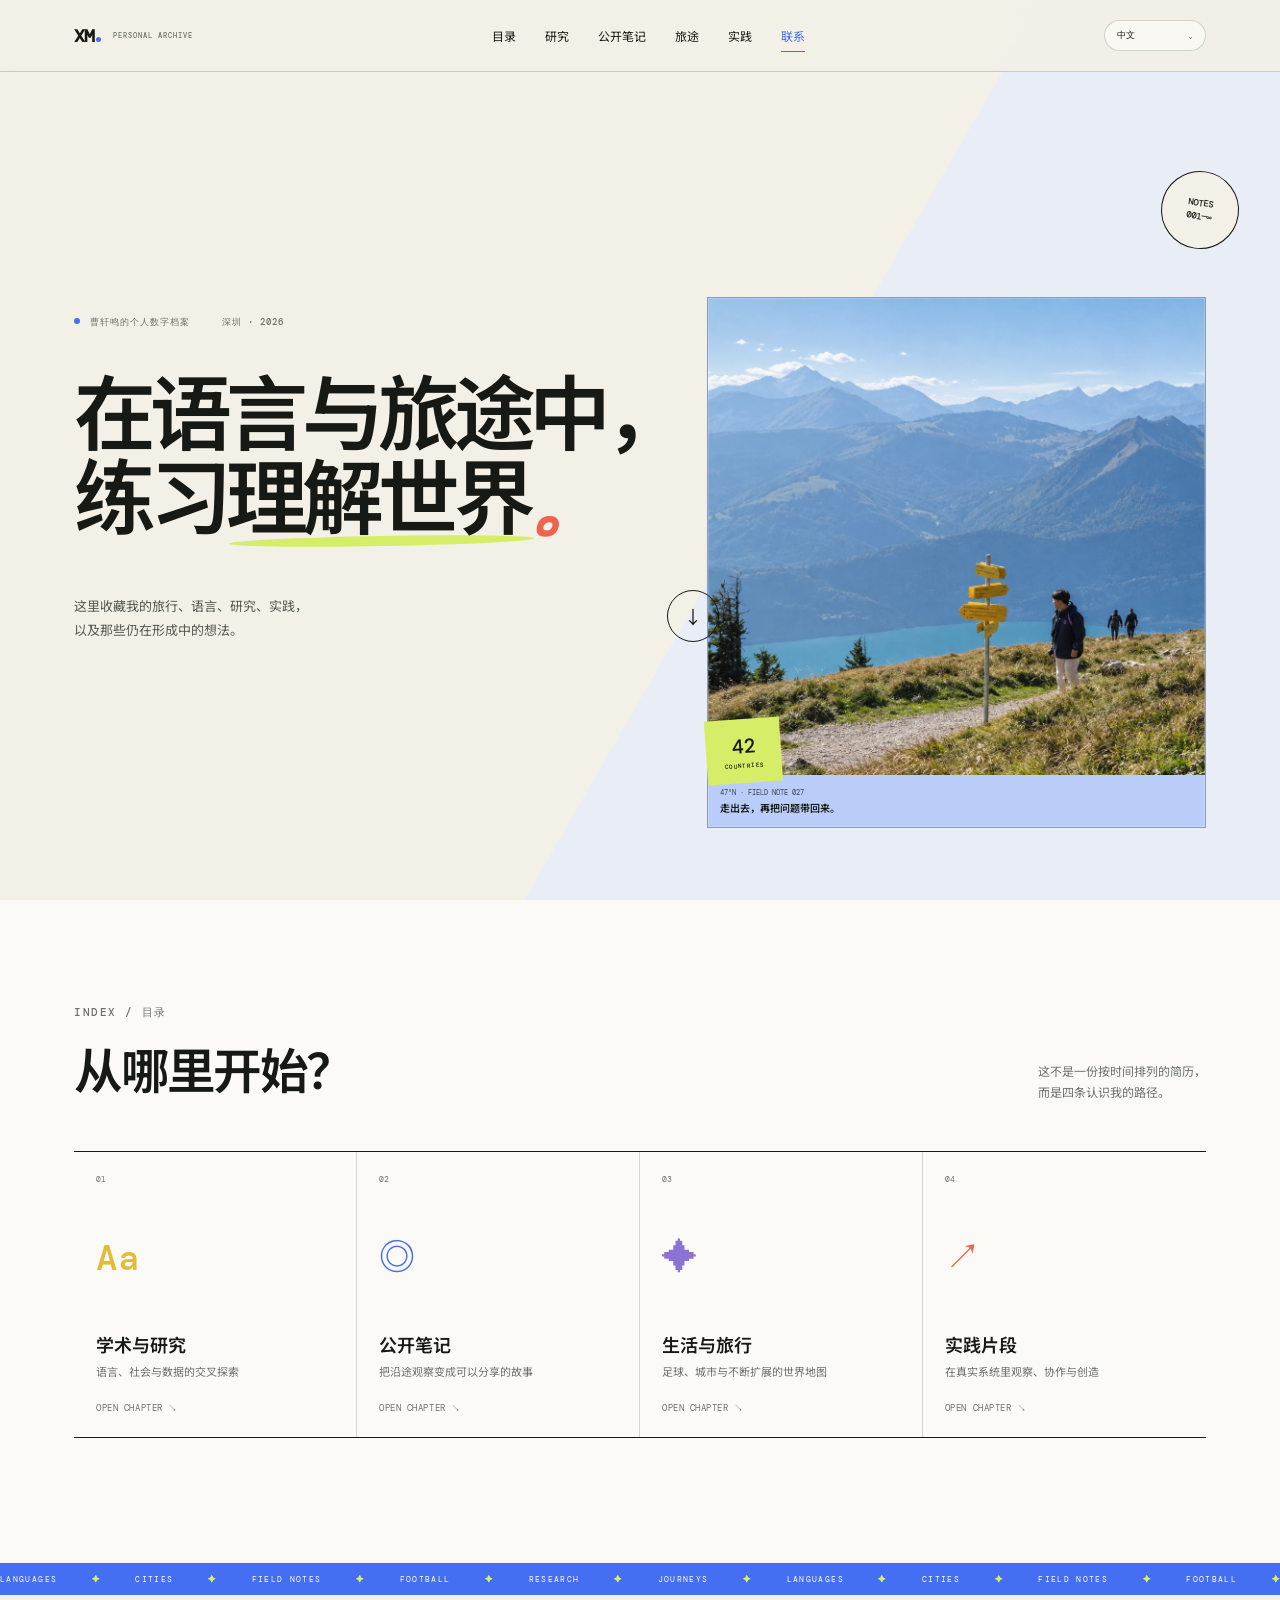
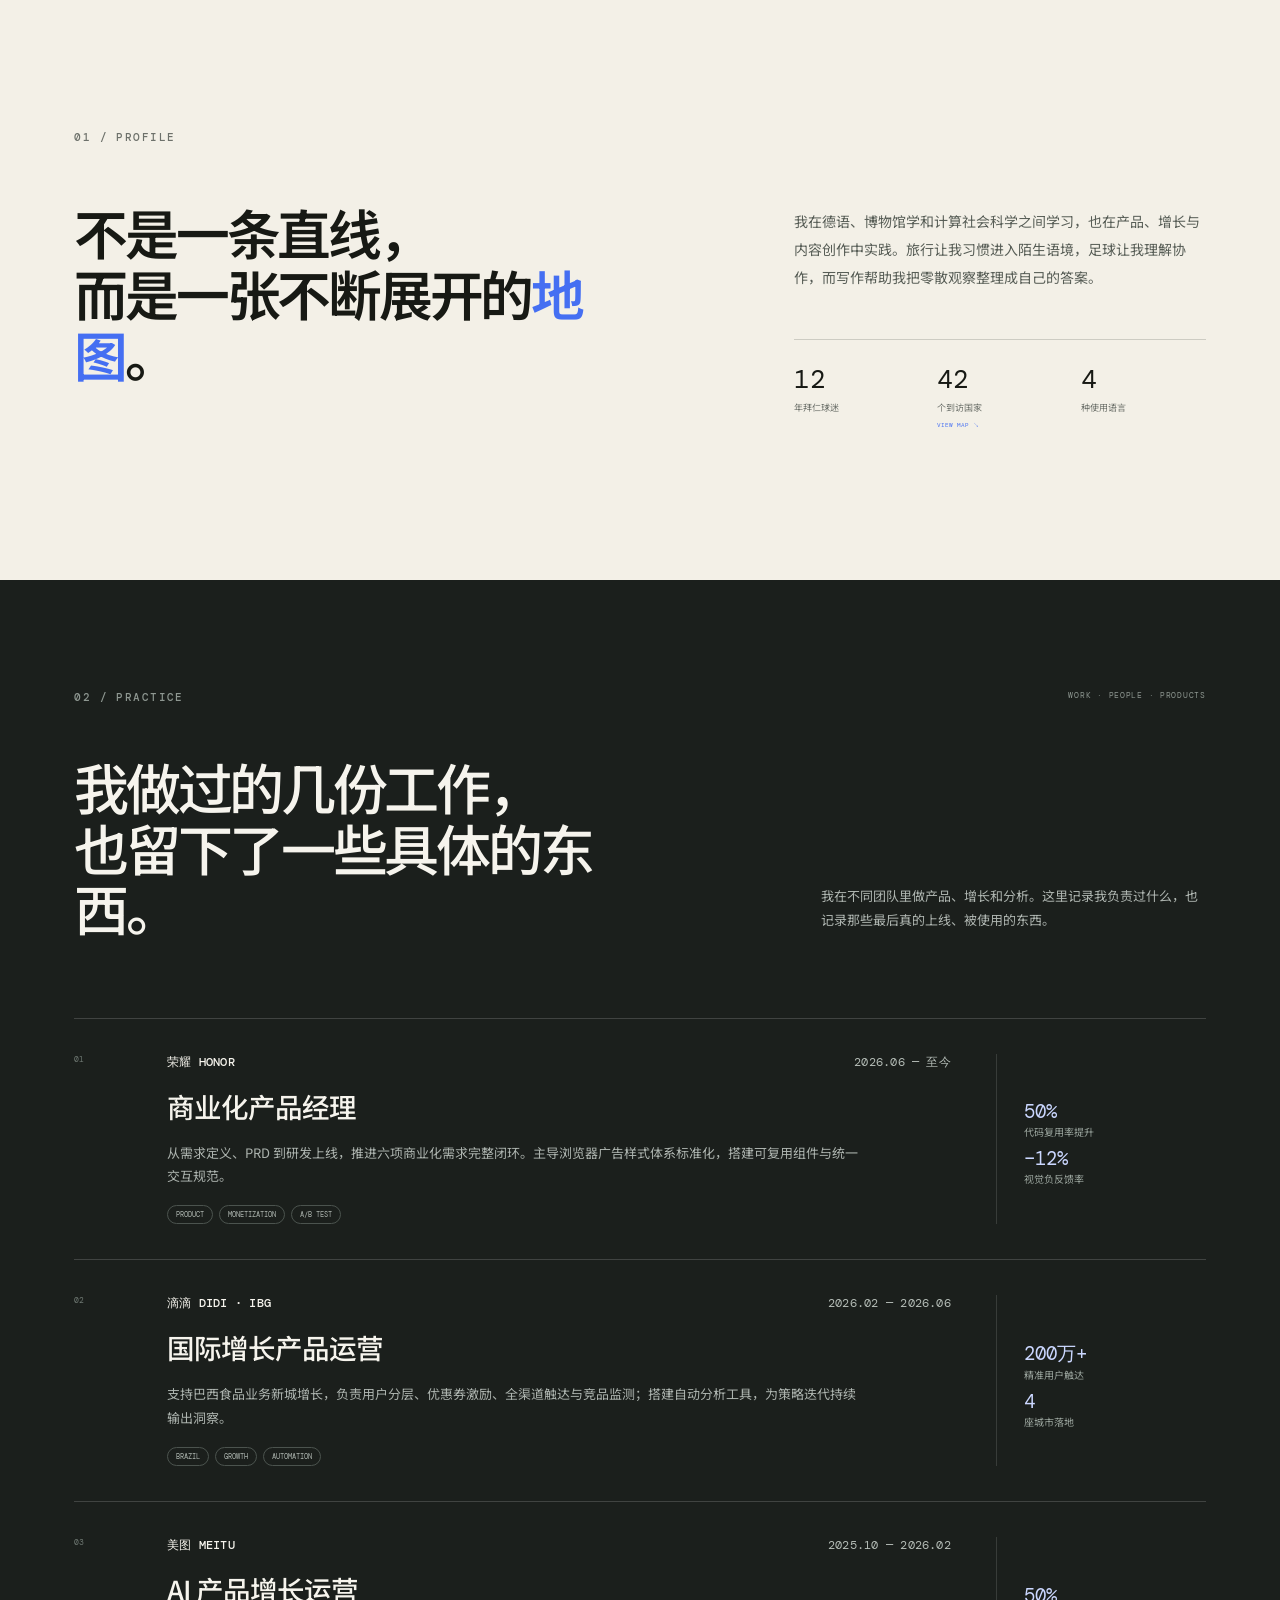
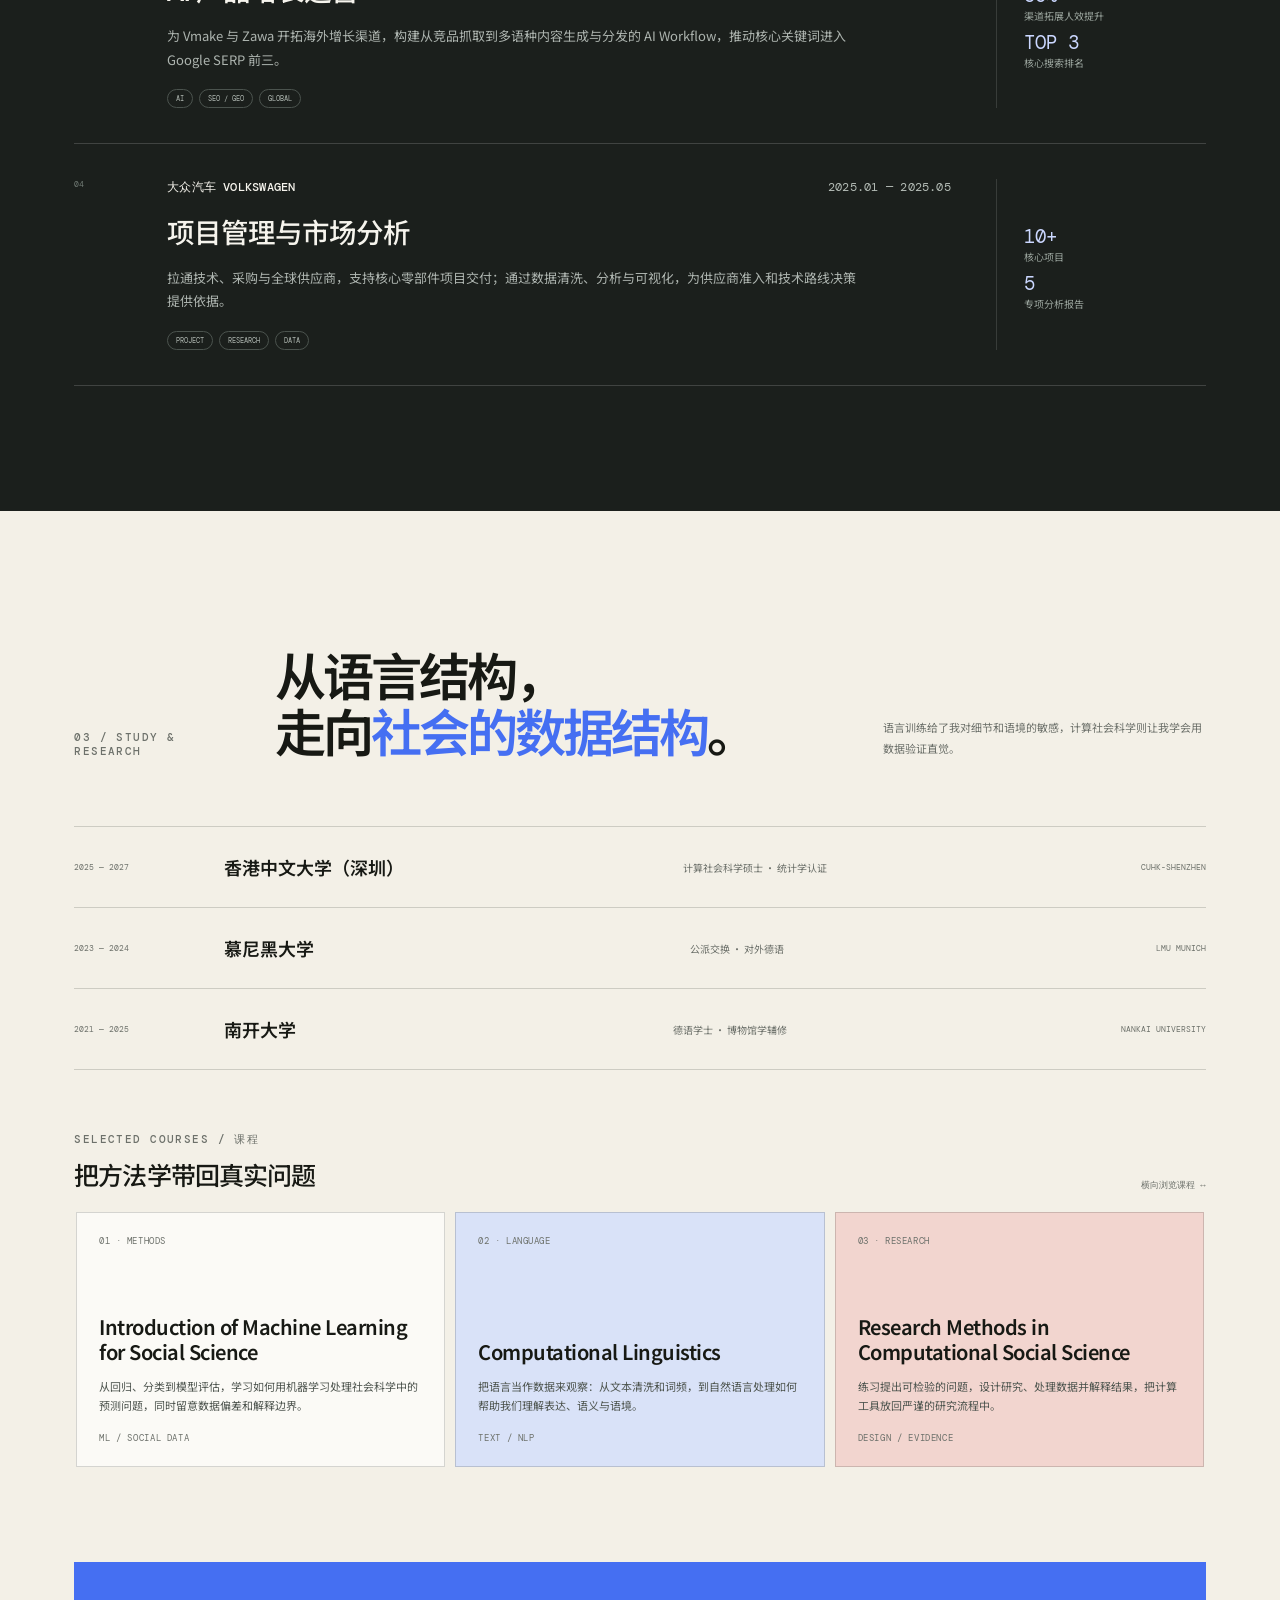
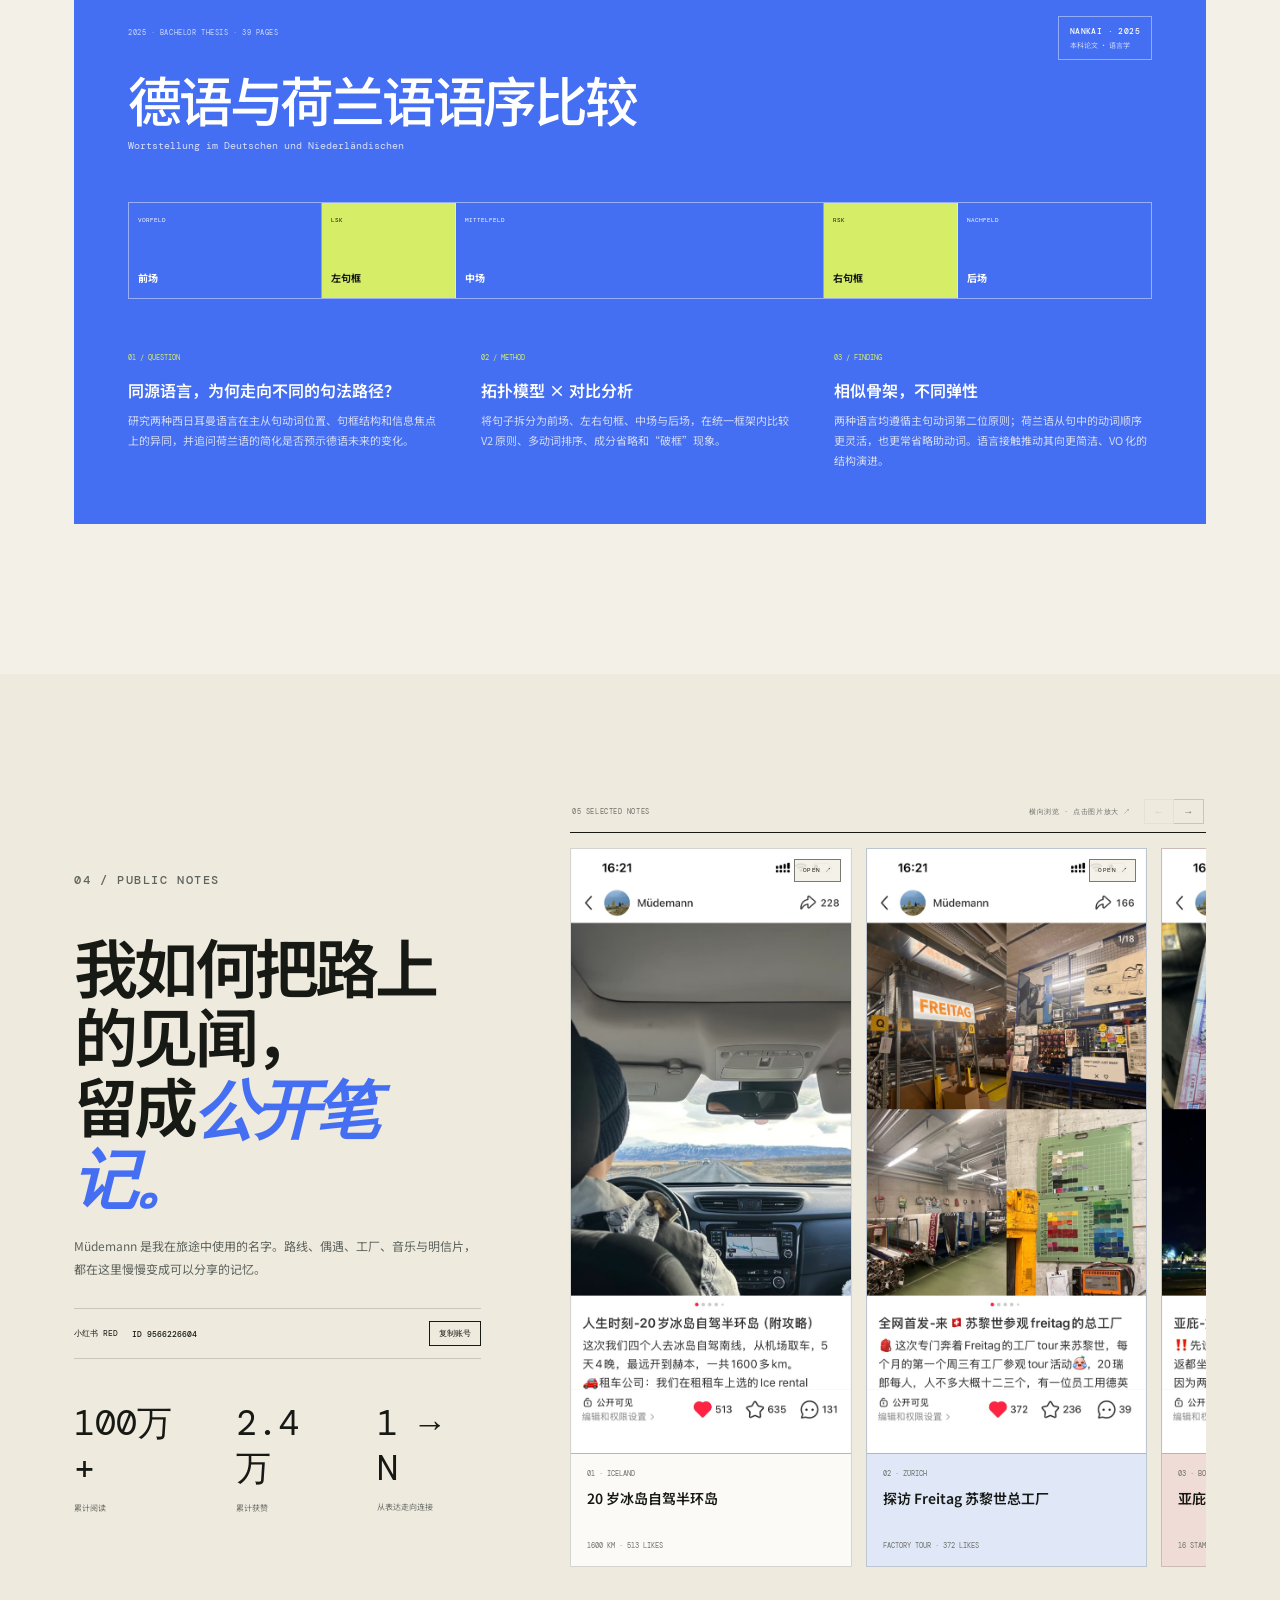
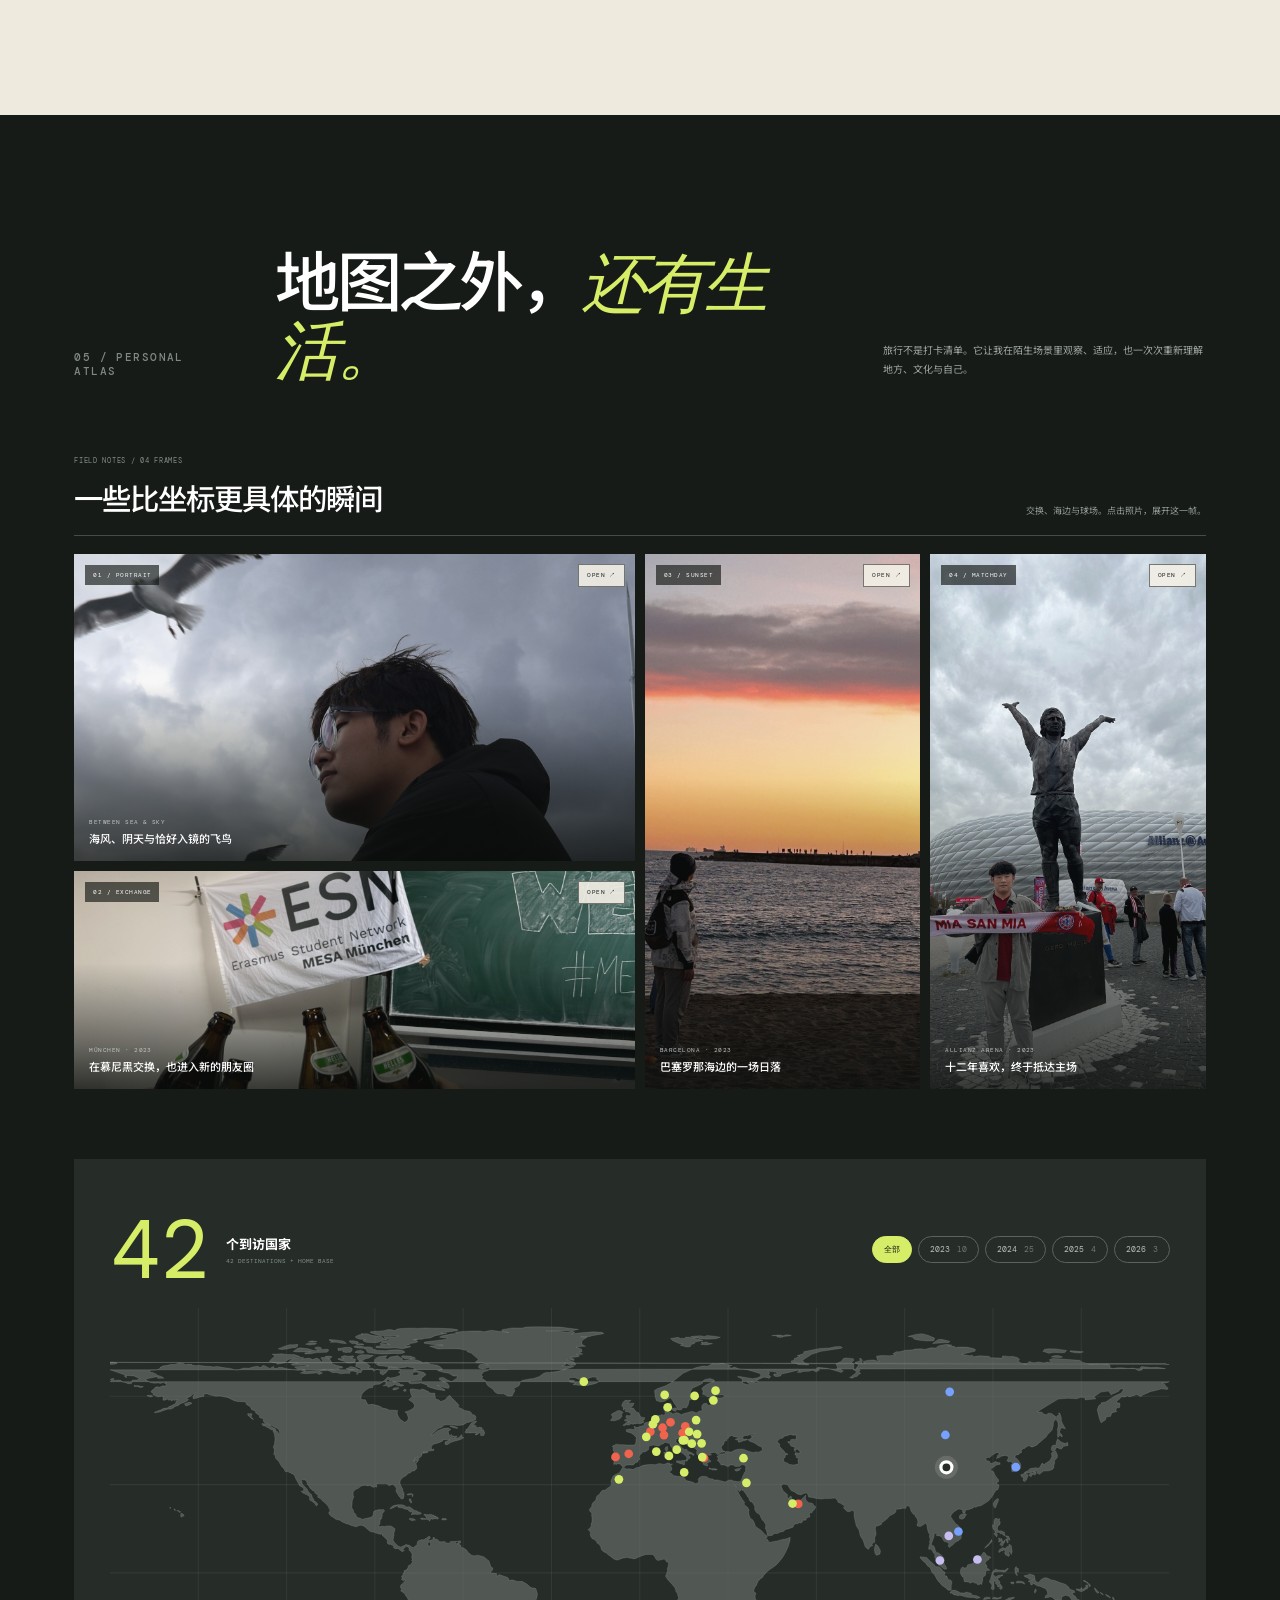
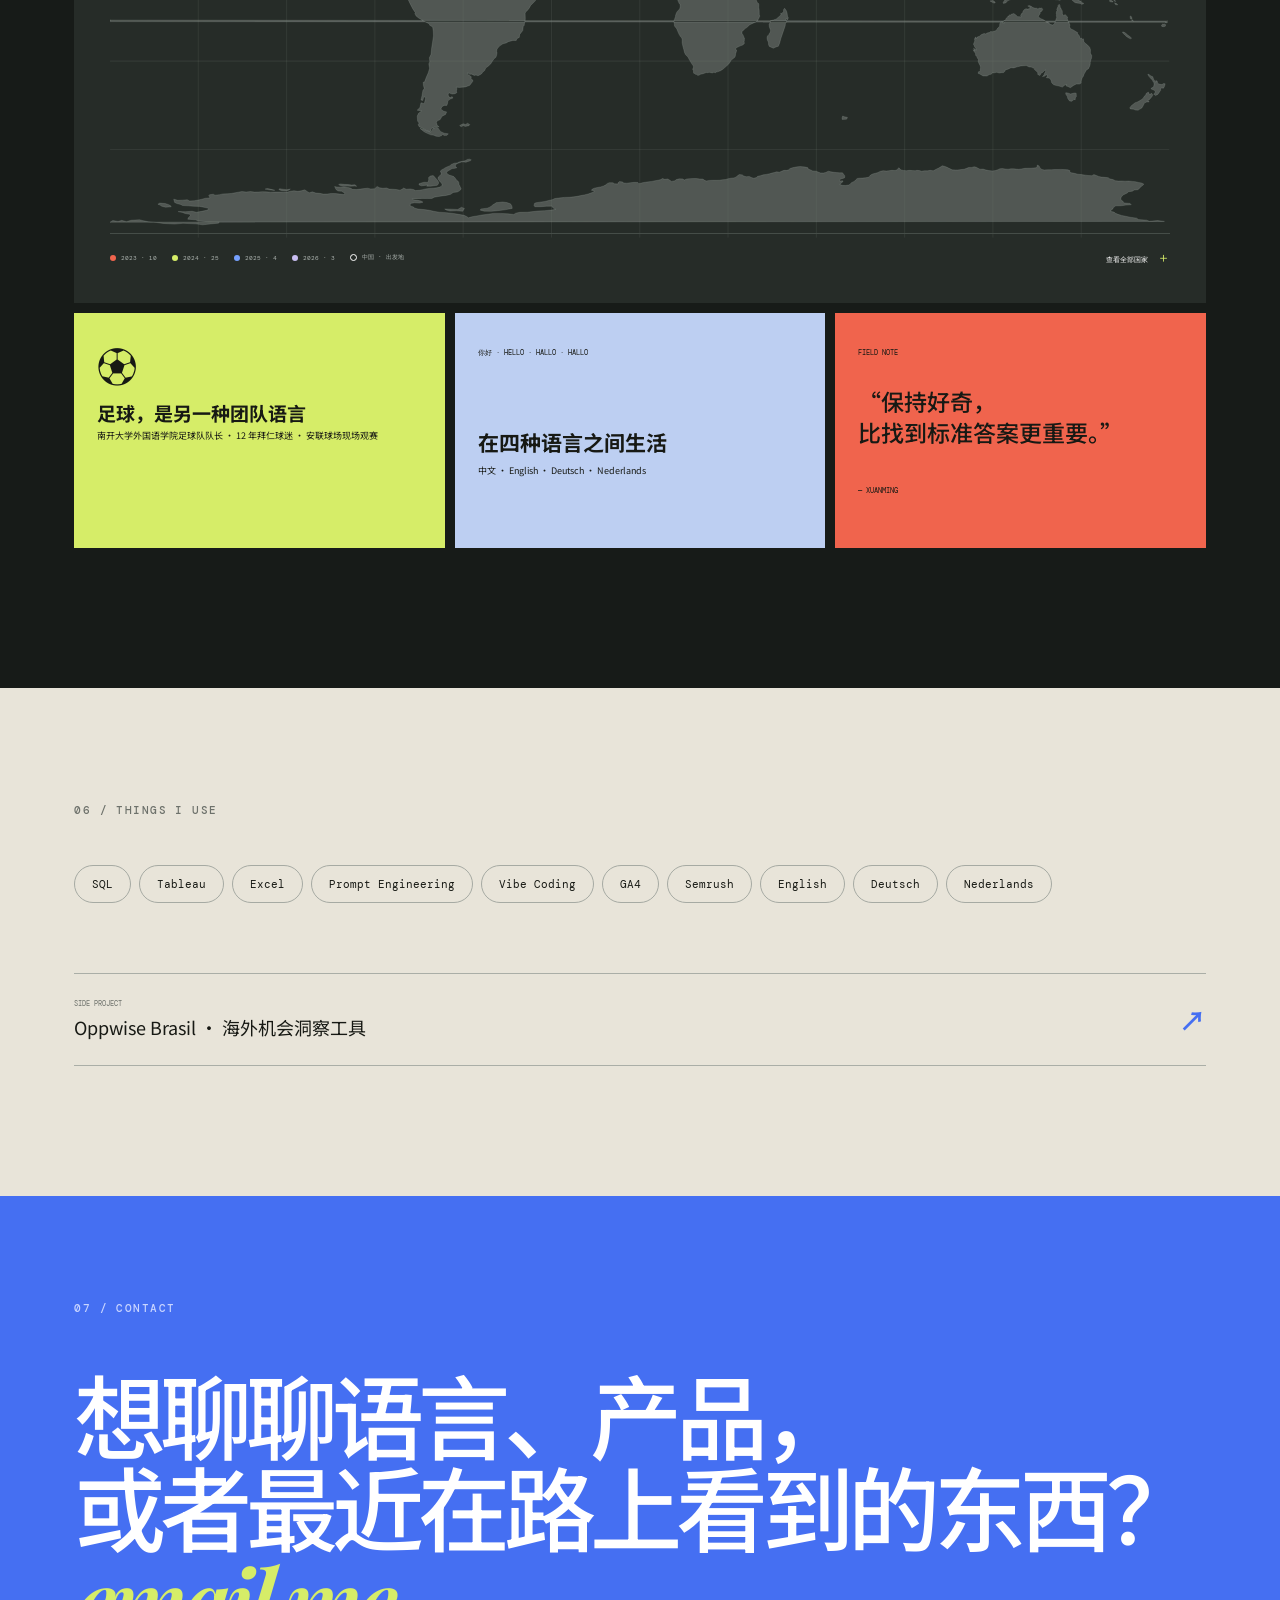
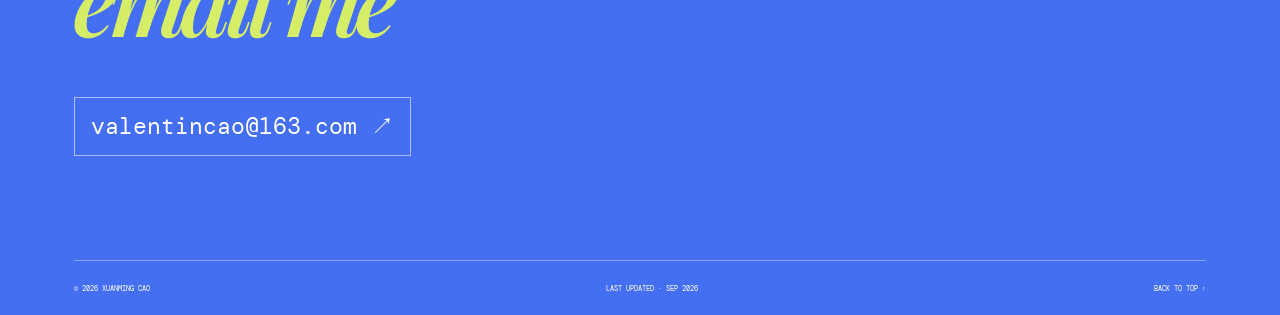
==== commit 5b0d1489: "Replace duplicate study cards with course rail" ====
--- a/index.html
+++ b/index.html
@@ -82,12 +82,6 @@
           <div class="field-model" aria-label="拓扑句法模型"><div><span>VORFELD</span><b data-i18n="fieldPre">前场</b></div><div><span>LSK</span><b data-i18n="fieldLeft">左句框</b></div><div><span>MITTELFELD</span><b data-i18n="fieldMid">中场</b></div><div><span>RSK</span><b data-i18n="fieldRight">右句框</b></div><div><span>NACHFELD</span><b data-i18n="fieldPost">后场</b></div></div>
           <div class="thesis-details"><section><span>01 / QUESTION</span><h4 data-i18n="thesisQuestionTitle">同源语言，为何走向不同的句法路径？</h4><p data-i18n="thesisQuestion">研究两种西日耳曼语言在主从句动词位置、句框结构和信息焦点上的异同，并追问荷兰语的简化是否预示德语未来的变化。</p></section><section><span>02 / METHOD</span><h4 data-i18n="thesisMethodTitle">拓扑模型 × 对比分析</h4><p data-i18n="thesisMethod">将句子拆分为前场、左右句框、中场与后场，在统一框架内比较 V2 原则、多动词排序、成分省略和“破框”现象。</p></section><section><span>03 / FINDING</span><h4 data-i18n="thesisFindingTitle">相似骨架，不同弹性</h4><p data-i18n="thesisFinding">两种语言均遵循主句动词第二位原则；荷兰语从句中的动词顺序更灵活，也更常省略助动词。语言接触推动其向更简洁、VO 化的结构演进。</p></section></div>
         </article>
-        <div class="study-grid">
-          <article class="study-card study-main reveal"><span>THESIS / LINGUISTICS</span><h3 data-i18n="studyThesis">德语与荷兰语<br />语序比较研究</h3><p data-i18n="studyThesisText">从语言学问题出发，观察相邻语言系统中结构、规则与表达的差异。</p><b>DE → NL</b></article>
-          <article class="study-card reveal"><span>DATA / R</span><h3 data-i18n="studyData">社会数据可视化</h3><p data-i18n="studyDataText">使用 R 进行数据整理、分析和视觉表达，把复杂结论变得可读。</p><b>01</b></article>
-          <article class="study-card reveal"><span>BEHAVIOR</span><h3 data-i18n="studyGame">游戏心理学</h3><p data-i18n="studyGameText">关注游戏机制、动机与行为之间的关系，从人的选择反推设计。</p><b>02</b></article>
-          <article class="study-card reveal"><span>GLOBALIZATION</span><h3 data-i18n="studyGlobal">全球化专题研究</h3><p data-i18n="studyGlobalText">在跨文化流动中理解平台、市场与个体，建立更宽的观察尺度。</p><b>03</b></article>
-        </div>
       </section>
 
       <section class="social-life section" id="social">
--- a/styles.css
+++ b/styles.css
@@ -174,19 +174,6 @@
 .thesis-details section > span { color: var(--lime); font: 7px "DM Mono", monospace; }
 .thesis-details h4 { margin: 14px 0 9px; font-size: 16px; font-weight: 600; line-height: 1.45; }
 .thesis-details p { margin: 0; color: #d2daf6; font-size: 11px; line-height: 1.8; }
-.study-grid { margin-top: 70px; display: grid; grid-template-columns: 1.25fr 1fr 1fr; grid-template-rows: repeat(2, 205px); gap: 10px; }
-.study-card { padding: 24px; position: relative; display: flex; flex-direction: column; overflow: hidden; border: 1px solid var(--line); background: var(--white); transition: border-radius .25s, transform .25s; }
-.study-main { grid-row: span 2; background: var(--lime); }
-.study-card:nth-child(2) { background: #d9e2f8; }
-.study-card:nth-child(3) { background: #f2d5cf; }
-.study-card:nth-child(4) { background: #dfdaf0; }
-.study-card > span { font: 7px "DM Mono", monospace; }
-.study-card h3 { margin: auto 0 9px; font-size: 21px; font-weight: 600; line-height: 1.28; letter-spacing: -.03em; }
-.study-main h3 { font-size: clamp(29px, 3.4vw, 47px); }
-.study-card p { max-width: 360px; margin: 0; color: #4e554f; font-size: 9px; line-height: 1.75; }
-.study-card > b { position: absolute; right: 18px; top: 12px; opacity: .13; font: 400 34px "DM Mono", monospace; }
-.study-card:hover { border-radius: 16px; transform: translateY(-3px); }
-
 /* Social writing */
 .social-life { min-height: 860px; padding-top: 125px; padding-bottom: 130px; display: grid; grid-template-columns: minmax(290px, .78fr) minmax(0, 1.22fr); gap: clamp(48px, 7vw, 118px); align-items: center; background: #eeeade; }
 .social-copy h2 { margin: 40px 0 25px; font-size: clamp(38px, 5vw, 72px); font-weight: 600; line-height: 1.08; letter-spacing: -.06em; }
@@ -383,8 +370,6 @@
   .edu-list article > span { display: none; }
   .course-rail { margin-top: 48px; }
   .course-track { grid-auto-columns: minmax(280px, 72vw); }
-  .study-grid { grid-template-columns: 1fr 1fr; }
-  .study-main { grid-row: auto; grid-column: span 2; }
   .social-life { grid-template-columns: 1fr; }
   .note-gallery { margin-top: 42px; }
   .note-card { flex-basis: clamp(230px, 34vw, 285px); }
@@ -437,9 +422,6 @@
   .field-model { grid-template-columns: 1fr; }
   .field-model div { min-height: 48px; flex-direction: row; align-items: center; border-right: 0; border-bottom: 1px solid rgba(255,255,255,.35); }
   .thesis-details { grid-template-columns: 1fr; gap: 18px; }
-  .study-grid { display: block; }
-  .study-card { min-height: 205px; margin-bottom: 8px; }
-  .study-main { min-height: 270px; }
   .social-life { padding-top: 90px; padding-bottom: 95px; }
   .social-id { flex-wrap: wrap; }
   .copy-id { margin-left: 0; }
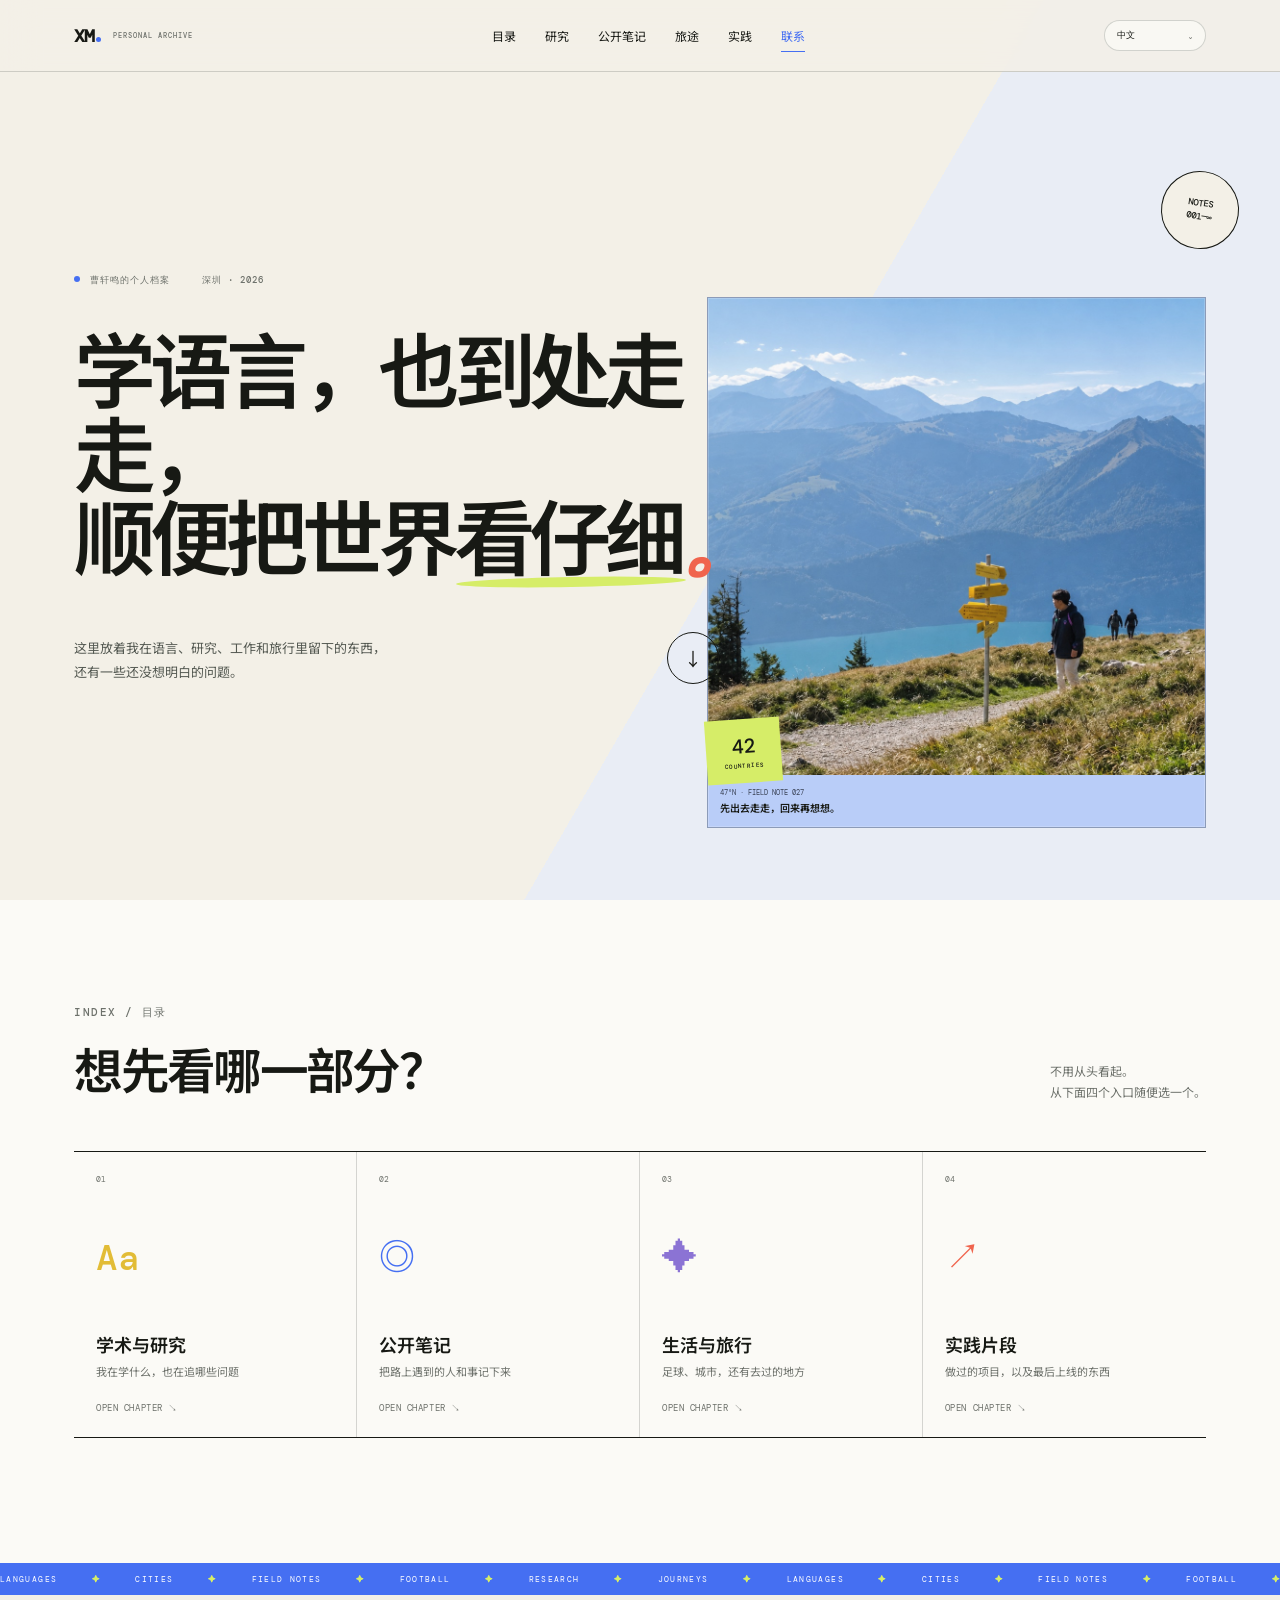
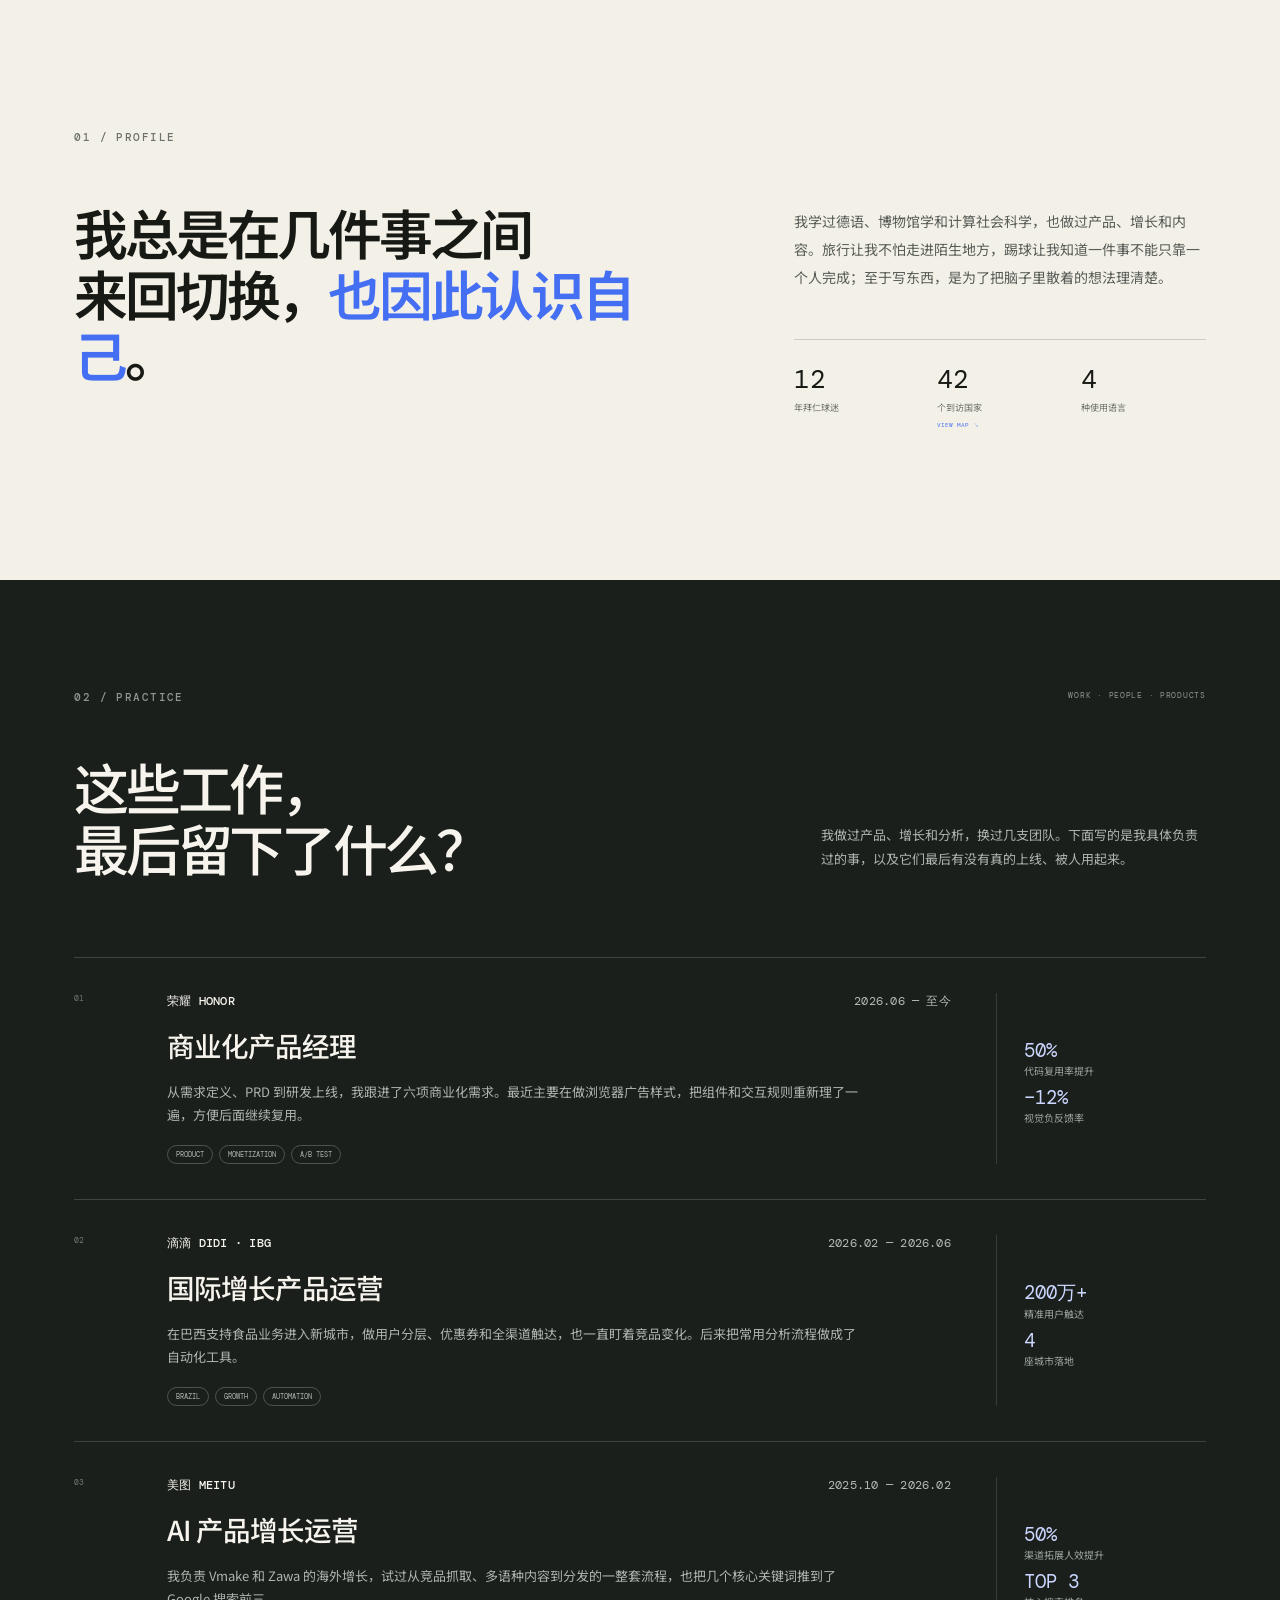
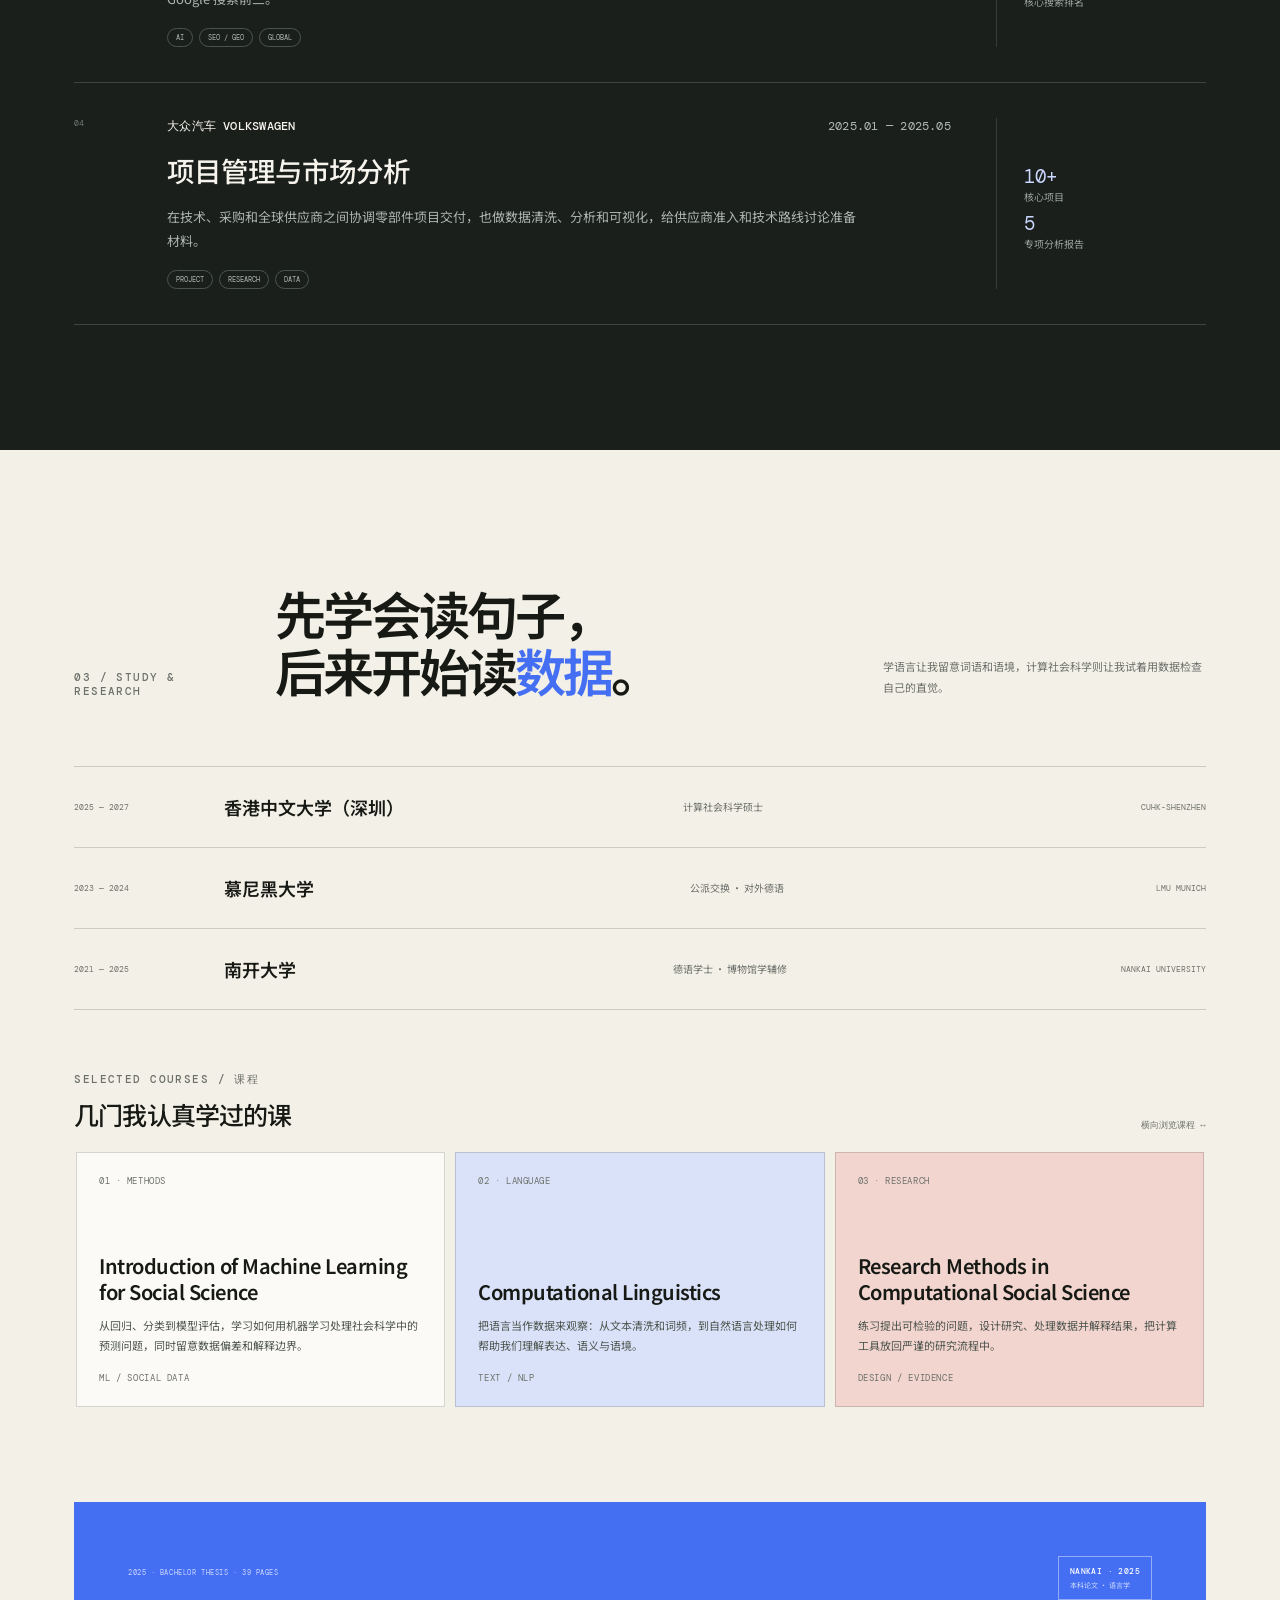
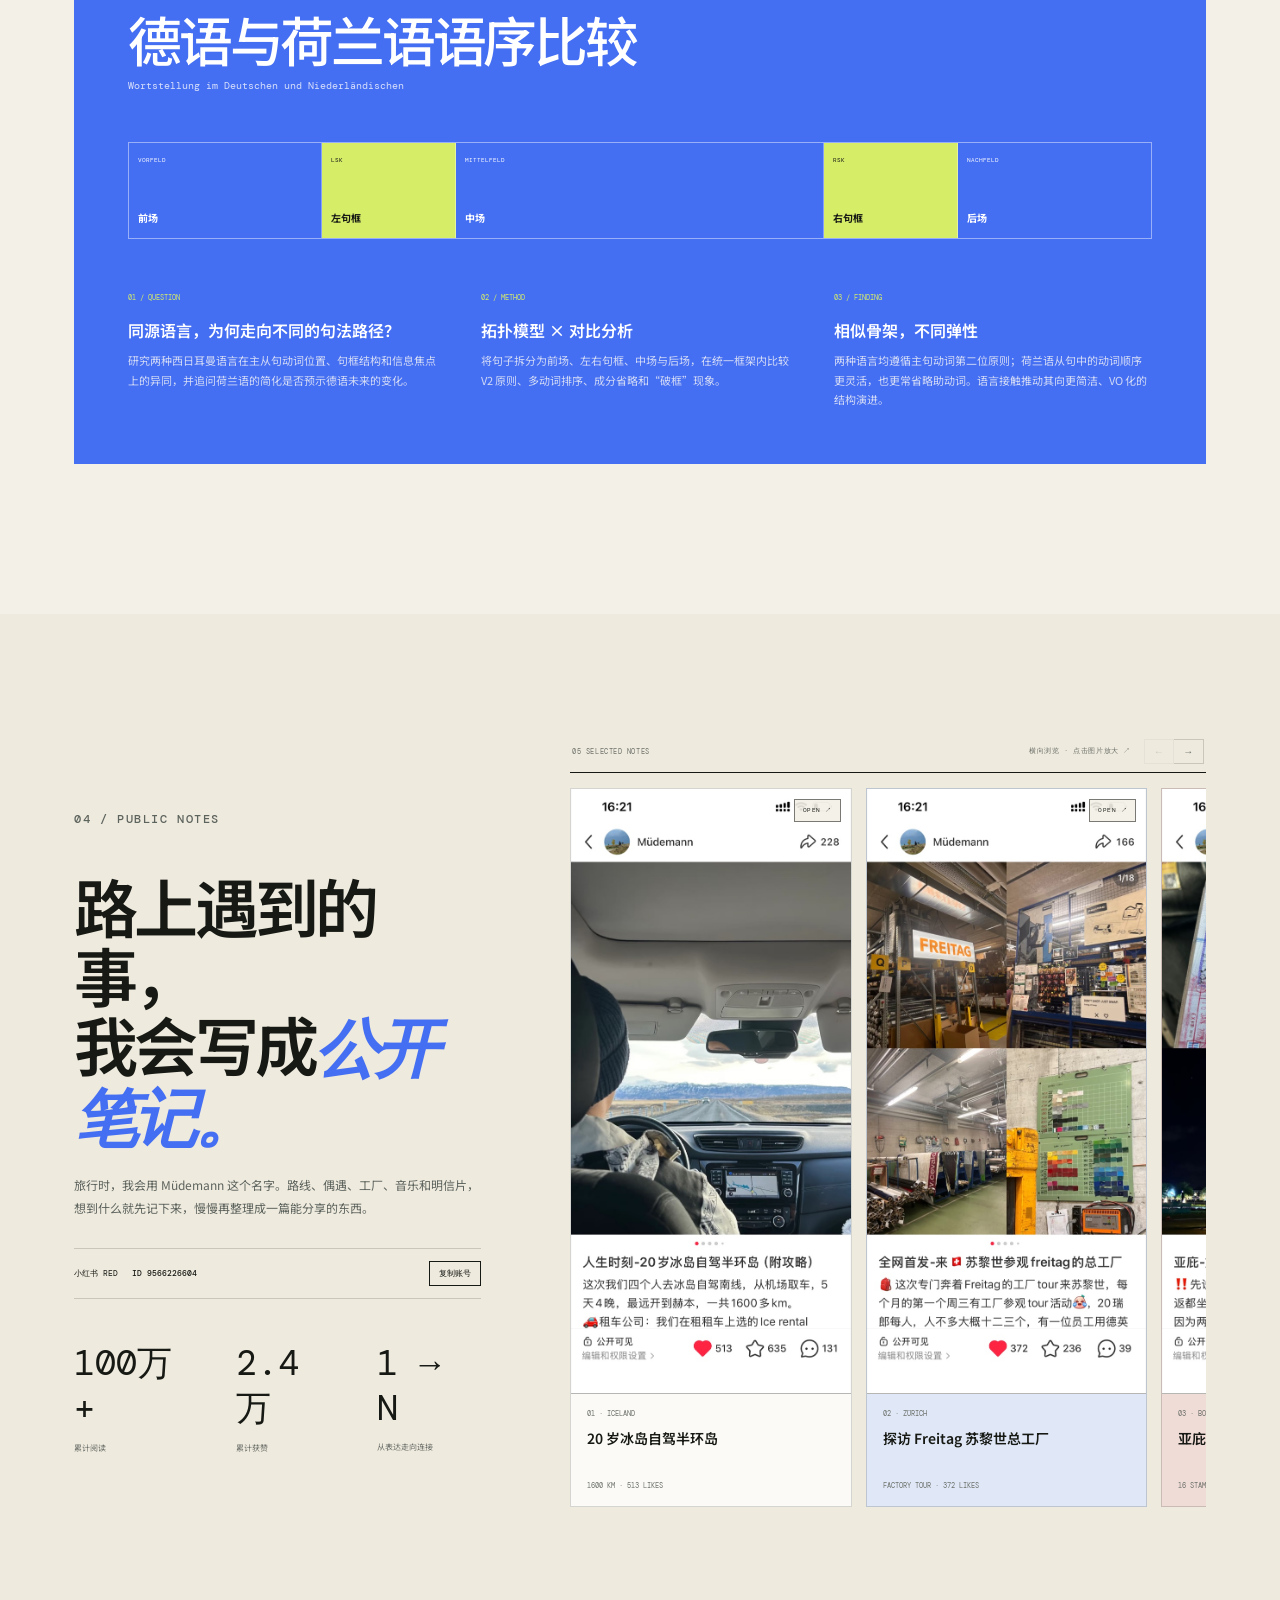
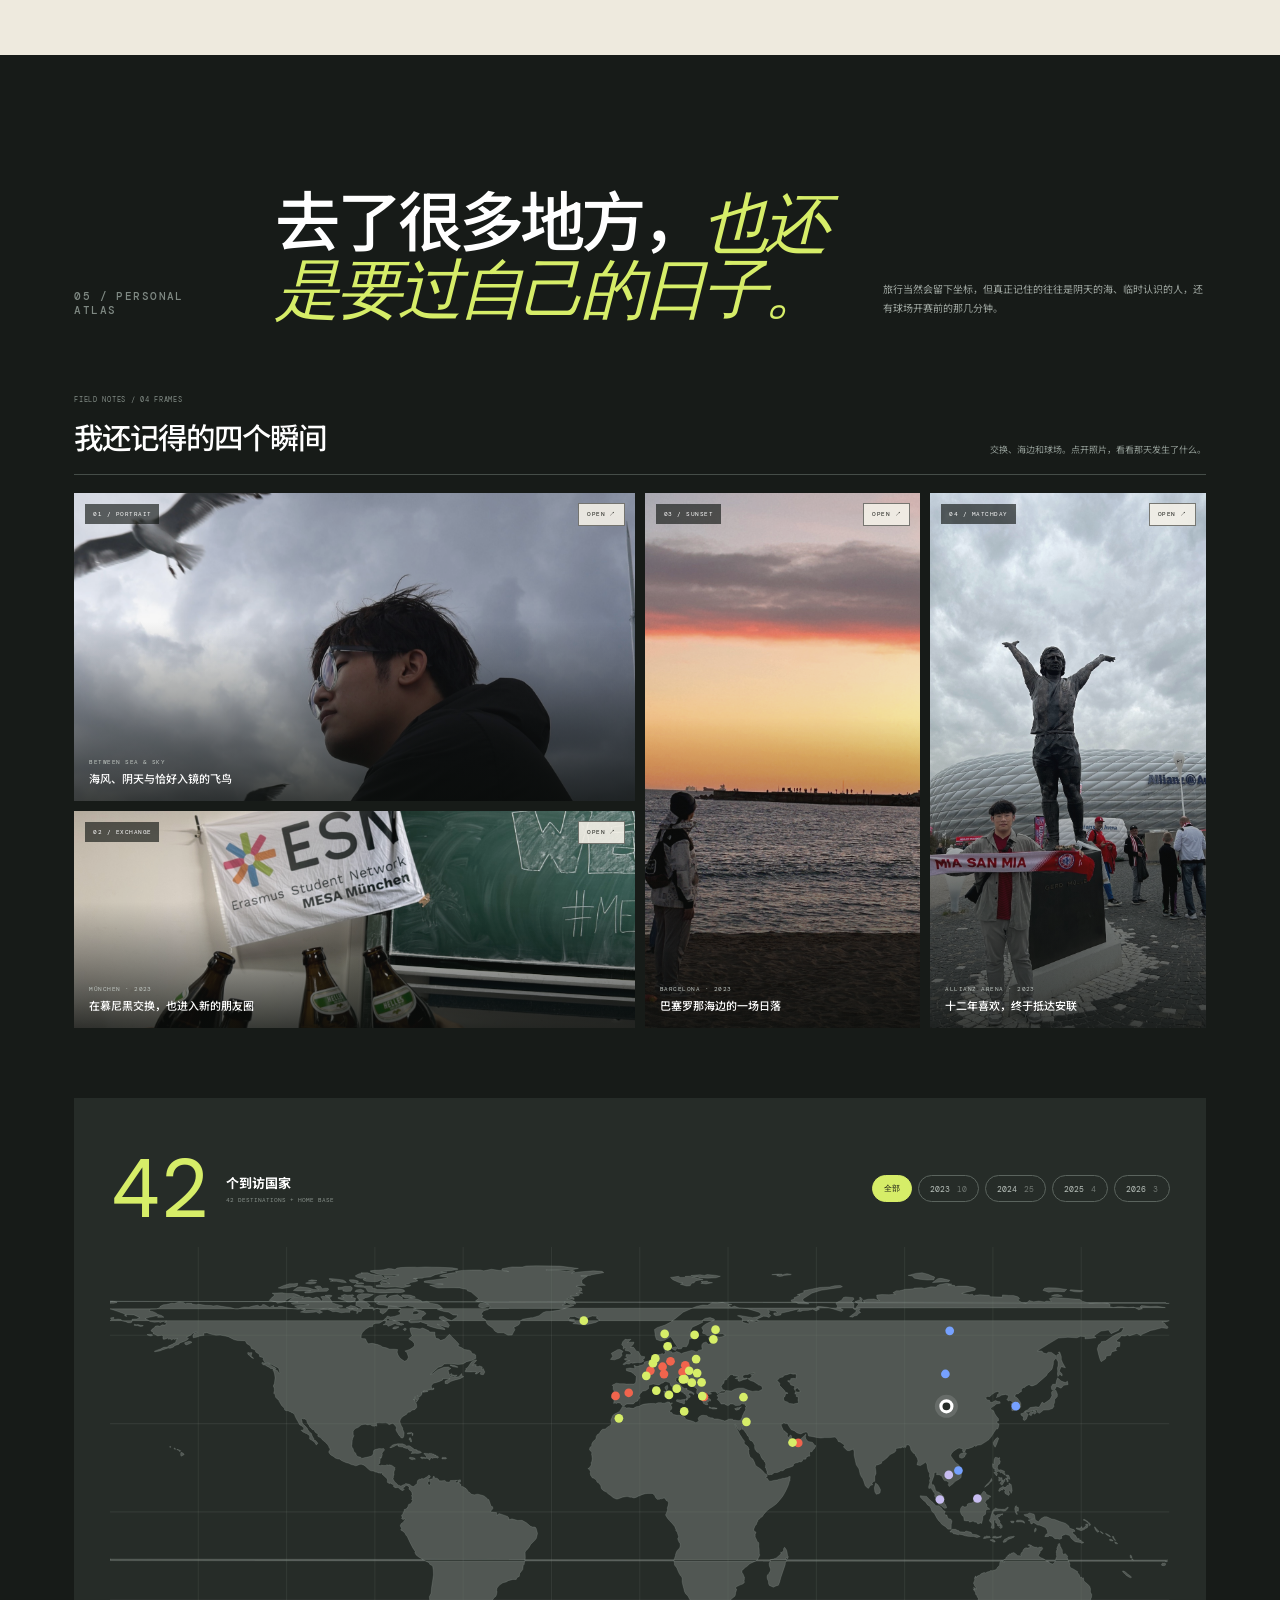
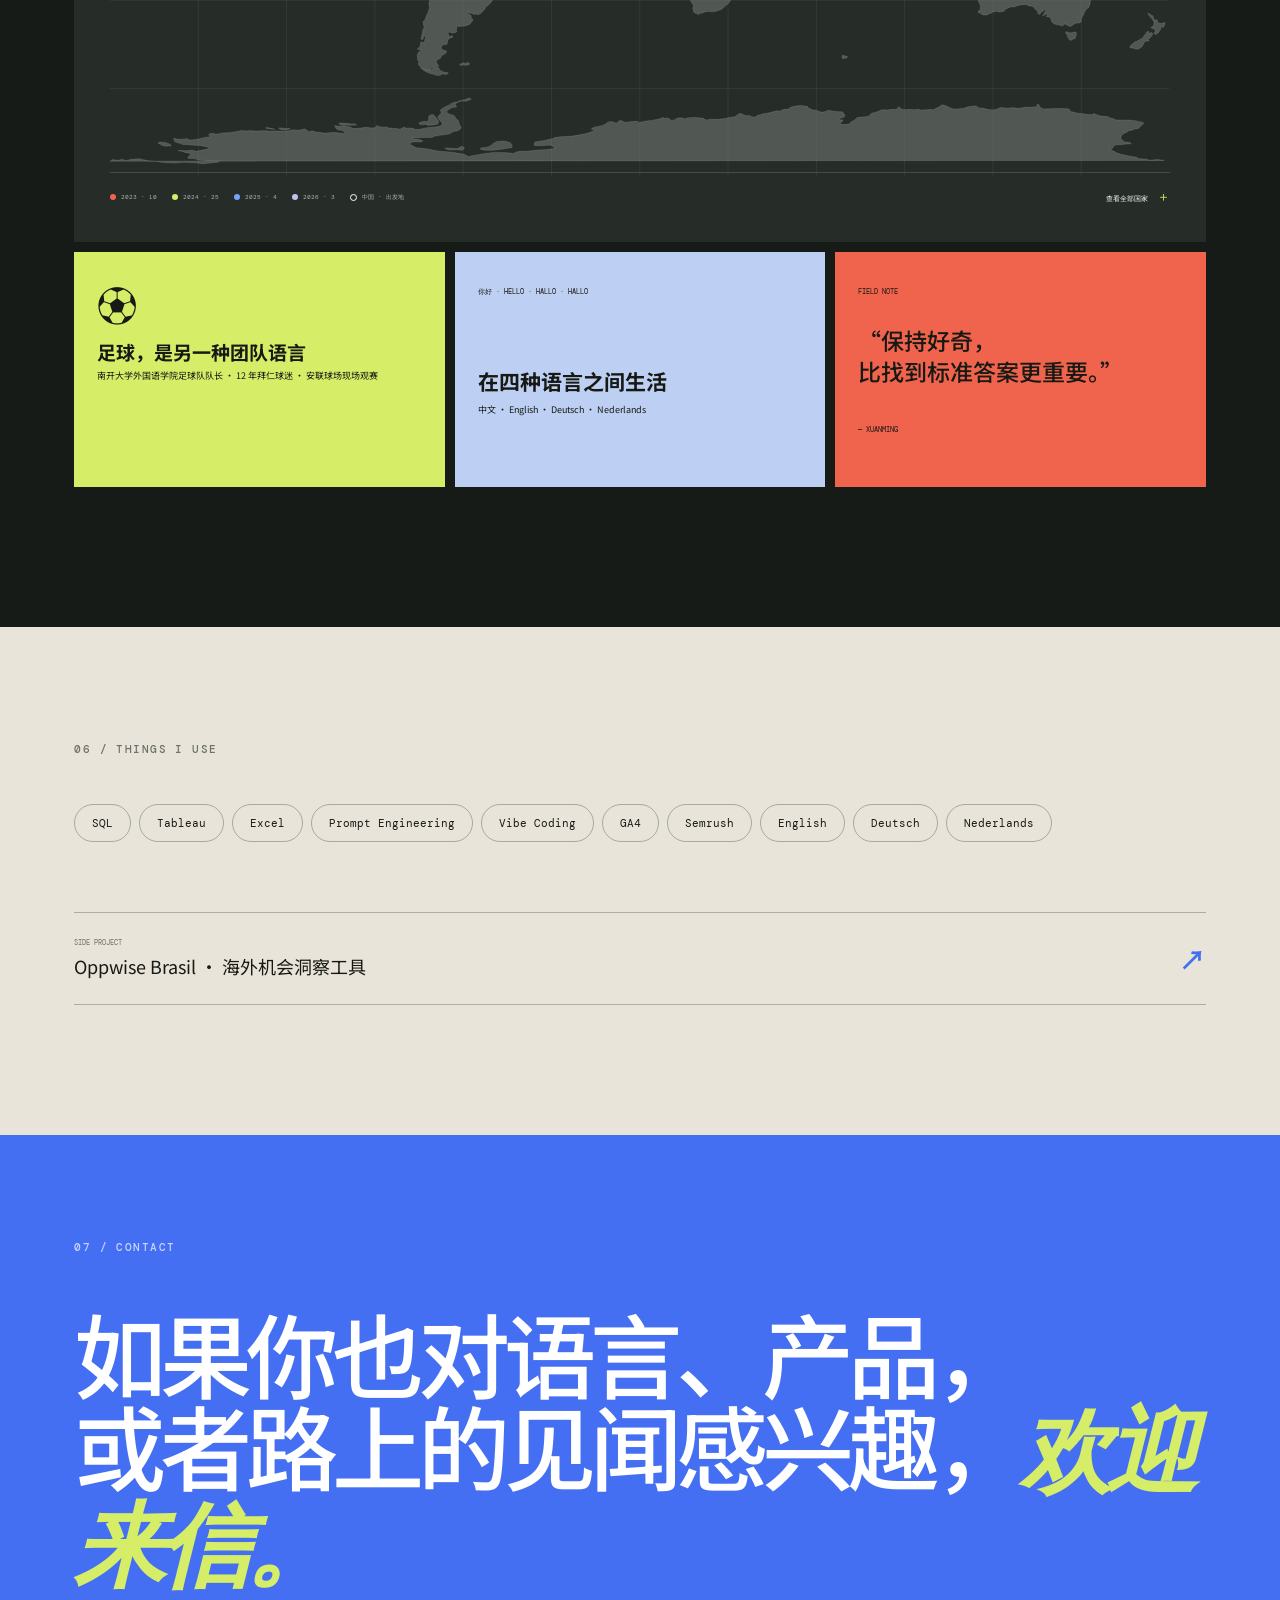
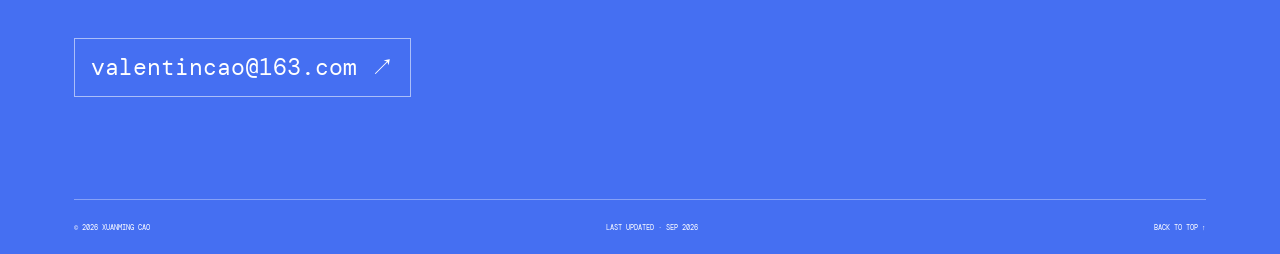
==== commit e4bdb6fb: "Refine personal site copy" ====
--- a/index.html
+++ b/index.html
@@ -3,13 +3,20 @@
   <head>
     <meta charset="UTF-8" />
     <meta name="viewport" content="width=device-width, initial-scale=1.0" />
-    <meta name="description" content="曹轩鸣的个人数字档案：语言、研究、旅行、公开笔记与实践片段。" />
-    <title>曹轩鸣 · 语言与旅途之间</title>
+    <meta name="description" content="曹轩鸣的个人网站：语言、研究、旅行、公开笔记与工作记录。" />
+    <title>CAO XUANMING · 语言与旅途之间</title>
     <link rel="icon" href="./assets/favicon.svg" type="image/svg+xml" />
     <link rel="preconnect" href="https://fonts.googleapis.com" />
     <link rel="preconnect" href="https://fonts.gstatic.com" crossorigin />
     <link href="https://fonts.googleapis.com/css2?family=DM+Mono:wght@300;400;500&amp;family=Noto+Sans+SC:wght@300;400;500;600;700;900&amp;family=Playfair+Display:ital,wght@1,600&amp;display=swap" rel="stylesheet" />
     <link rel="stylesheet" href="./styles.css" />
+    <script async src="https://www.googletagmanager.com/gtag/js?id=G-6K86D0B568"></script>
+    <script>
+      window.dataLayer = window.dataLayer || [];
+      function gtag() { dataLayer.push(arguments); }
+      gtag('js', new Date());
+      gtag('config', 'G-6K86D0B568');
+    </script>
   </head>
   <body>
     <header class="nav">
@@ -25,25 +32,25 @@
 
     <main id="top">
       <section class="hero section">
-        <div class="hero-kicker reveal"><span class="status-dot"></span><span data-i18n="heroKicker">曹轩鸣的个人数字档案</span> <span class="hero-place" data-i18n="heroPlace">深圳 · 2026</span></div>
-        <h1 class="reveal" data-i18n="heroTitle">在语言与旅途中，<br />练习<span class="scribble">理解世界</span><em>。</em></h1>
+        <div class="hero-kicker reveal"><span class="status-dot"></span><span data-i18n="heroKicker">曹轩鸣的个人档案</span> <span class="hero-place" data-i18n="heroPlace">深圳 · 2026</span></div>
+        <h1 class="reveal" data-i18n="heroTitle">学语言，也到处走走，<br />顺便把世界<span class="scribble">看仔细</span><em>。</em></h1>
         <div class="hero-bottom reveal">
-          <p data-i18n="heroIntro">这里收藏我的旅行、语言、研究、实践，<br />以及那些仍在形成中的想法。</p>
+          <p data-i18n="heroIntro">这里放着我在语言、研究、工作和旅行里留下的东西，<br />还有一些还没想明白的问题。</p>
           <a class="round-link" href="#explore" aria-label="开始探索"><span>↓</span></a>
         </div>
-        <figure class="hero-photo reveal"><img src="./assets/hero-blue.jpg" alt="曹轩鸣在蓝色山野间旅行" /><figcaption><span>47°N · FIELD NOTE 027</span><b data-i18n="heroCaption">走出去，再把问题带回来。</b></figcaption></figure>
+        <figure class="hero-photo reveal"><img src="./assets/hero-blue.jpg" alt="曹轩鸣在蓝色山野间旅行" /><figcaption><span>47°N · FIELD NOTE 027</span><b data-i18n="heroCaption">先出去走走，回来再想想。</b></figcaption></figure>
         <div class="hero-sticker sticker-one" aria-hidden="true">NOTES<br />001—∞</div>
         <div class="hero-sticker sticker-two" aria-hidden="true">42<small>COUNTRIES</small></div>
         <div class="orbit orbit-one" aria-hidden="true"></div><div class="orbit orbit-two" aria-hidden="true"></div>
       </section>
 
       <section class="explore section" id="explore">
-        <div class="explore-heading reveal"><div><p class="section-index" data-i18n="indexLabel">INDEX / 目录</p><h2 data-i18n="exploreTitle">从哪里开始？</h2></div><p data-i18n="exploreText">这不是一份按时间排列的简历，<br />而是四条认识我的路径。</p></div>
+        <div class="explore-heading reveal"><div><p class="section-index" data-i18n="indexLabel">INDEX / 目录</p><h2 data-i18n="exploreTitle">想先看哪一部分？</h2></div><p data-i18n="exploreText">不用从头看起。<br />从下面四个入口随便选一个。</p></div>
         <div class="portal-grid">
-          <button class="portal-card academic-card reveal" data-target="academic"><span class="portal-no">01</span><span class="portal-icon">Aa</span><strong data-i18n="portalAcademic">学术与研究</strong><small data-i18n="portalAcademicText">语言、社会与数据的交叉探索</small><i>OPEN CHAPTER ↘</i></button>
-          <button class="portal-card social-card reveal" data-target="social"><span class="portal-no">02</span><span class="portal-icon">◎</span><strong data-i18n="portalSocial">公开笔记</strong><small data-i18n="portalSocialText">把沿途观察变成可以分享的故事</small><i>OPEN CHAPTER ↘</i></button>
-          <button class="portal-card life-card reveal" data-target="life"><span class="portal-no">03</span><span class="portal-icon">✦</span><strong data-i18n="portalLife">生活与旅行</strong><small data-i18n="portalLifeText">足球、城市与不断扩展的世界地图</small><i>OPEN CHAPTER ↘</i></button>
-          <button class="portal-card internship-card reveal" data-target="internship"><span class="portal-no">04</span><span class="portal-icon">↗</span><strong data-i18n="portalWork">实践片段</strong><small data-i18n="portalWorkText">在真实系统里观察、协作与创造</small><i>OPEN CHAPTER ↘</i></button>
+          <button class="portal-card academic-card reveal" data-target="academic"><span class="portal-no">01</span><span class="portal-icon">Aa</span><strong data-i18n="portalAcademic">学术与研究</strong><small data-i18n="portalAcademicText">我在学什么，也在追哪些问题</small><i>OPEN CHAPTER ↘</i></button>
+          <button class="portal-card social-card reveal" data-target="social"><span class="portal-no">02</span><span class="portal-icon">◎</span><strong data-i18n="portalSocial">公开笔记</strong><small data-i18n="portalSocialText">把路上遇到的人和事记下来</small><i>OPEN CHAPTER ↘</i></button>
+          <button class="portal-card life-card reveal" data-target="life"><span class="portal-no">03</span><span class="portal-icon">✦</span><strong data-i18n="portalLife">生活与旅行</strong><small data-i18n="portalLifeText">足球、城市，还有去过的地方</small><i>OPEN CHAPTER ↘</i></button>
+          <button class="portal-card internship-card reveal" data-target="internship"><span class="portal-no">04</span><span class="portal-icon">↗</span><strong data-i18n="portalWork">实践片段</strong><small data-i18n="portalWorkText">做过的项目，以及最后上线的东西</small><i>OPEN CHAPTER ↘</i></button>
         </div>
       </section>
 
@@ -54,23 +61,23 @@
       <section class="section intro" id="about">
         <p class="section-index reveal">01 / PROFILE</p>
         <div class="intro-grid">
-          <h2 class="reveal" data-i18n="profileTitle">不是一条直线，<br />而是一张不断展开的<span>地图</span>。</h2>
+          <h2 class="reveal" data-i18n="profileTitle">我总是在几件事之间<br />来回切换，<span>也因此认识自己</span>。</h2>
           <div class="intro-copy reveal">
-            <p data-i18n="profileText">我在德语、博物馆学和计算社会科学之间学习，也在产品、增长与内容创作中实践。旅行让我习惯进入陌生语境，足球让我理解协作，而写作帮助我把零散观察整理成自己的答案。</p>
+            <p data-i18n="profileText">我学过德语、博物馆学和计算社会科学，也做过产品、增长和内容。旅行让我不怕走进陌生地方，踢球让我知道一件事不能只靠一个人完成；至于写东西，是为了把脑子里散着的想法理清楚。</p>
             <div class="facts"><div><strong>12</strong><span data-i18n="factWork">年拜仁球迷</span></div><a class="travel-fact" href="#travel-map"><strong>42</strong><span data-i18n="factTravel">个到访国家</span><i>VIEW MAP ↘</i></a><div><strong>4</strong><span data-i18n="factLanguage">种使用语言</span></div></div>
           </div>
         </div>
       </section>
 
       <section class="education section" id="academic">
-        <div class="academic-intro reveal"><p class="section-index">03 / STUDY &amp; RESEARCH</p><h2 data-i18n="academicTitle">从语言结构，<br />走向<span>社会的数据结构</span>。</h2><p data-i18n="academicIntro">语言训练给了我对细节和语境的敏感，计算社会科学则让我学会用数据验证直觉。</p></div>
+        <div class="academic-intro reveal"><p class="section-index">03 / STUDY &amp; RESEARCH</p><h2 data-i18n="academicTitle">先学会读句子，<br />后来开始读<span>数据</span>。</h2><p data-i18n="academicIntro">学语言让我留意词语和语境，计算社会科学则让我试着用数据检查自己的直觉。</p></div>
         <div class="edu-list">
-          <article class="reveal"><time>2025 — 2027</time><h3 data-i18n="cuhk">香港中文大学（深圳）</h3><p data-i18n="cuhkMajor">计算社会科学硕士 · 统计学认证</p><span>CUHK-SHENZHEN</span></article>
+          <article class="reveal"><time>2025 — 2027</time><h3 data-i18n="cuhk">香港中文大学（深圳）</h3><p data-i18n="cuhkMajor">计算社会科学硕士</p><span>CUHK-SHENZHEN</span></article>
           <article class="reveal"><time>2023 — 2024</time><h3 data-i18n="lmu">慕尼黑大学</h3><p data-i18n="lmuMajor">公派交换 · 对外德语</p><span>LMU MUNICH</span></article>
           <article class="reveal"><time>2021 — 2025</time><h3 data-i18n="nankai">南开大学</h3><p data-i18n="nankaiMajor">德语学士 · 博物馆学辅修</p><span>NANKAI UNIVERSITY</span></article>
         </div>
         <div class="course-rail reveal">
-          <div class="course-rail-head"><div><p class="section-index" data-i18n="courseLabel">SELECTED COURSES / 课程</p><h3 data-i18n="courseTitle">把方法学带回真实问题</h3></div><span data-i18n="courseHint">横向浏览课程 ↔</span></div>
+          <div class="course-rail-head"><div><p class="section-index" data-i18n="courseLabel">SELECTED COURSES / 课程</p><h3 data-i18n="courseTitle">几门我认真学过的课</h3></div><span data-i18n="courseHint">横向浏览课程 ↔</span></div>
           <div class="course-track">
             <article class="course-card"><span>01 · METHODS</span><h4 data-i18n="courseMachineTitle">Introduction of Machine Learning for Social Science</h4><p data-i18n="courseMachineText">从回归、分类到模型评估，学习如何用机器学习处理社会科学中的预测问题，同时留意数据偏差和解释边界。</p><b>ML / SOCIAL DATA</b></article>
             <article class="course-card"><span>02 · LANGUAGE</span><h4 data-i18n="courseLinguisticsTitle">Computational Linguistics</h4><p data-i18n="courseLinguisticsText">把语言当作数据来观察：从文本清洗和词频，到自然语言处理如何帮助我们理解表达、语义与语境。</p><b>TEXT / NLP</b></article>
@@ -85,7 +92,7 @@
       </section>
 
       <section class="social-life section" id="social">
-        <div class="social-copy reveal"><p class="section-index">04 / PUBLIC NOTES</p><h2 data-i18n="socialTitle">我如何把路上的见闻，<br />留成<span>公开笔记。</span></h2><p data-i18n="socialText">Müdemann 是我在旅途中使用的名字。路线、偶遇、工厂、音乐与明信片，都在这里慢慢变成可以分享的记忆。</p><div class="social-id"><span data-i18n="redLabel">小红书 RED</span><b>ID 9566226604</b><button class="copy-id" data-copy="9566226604" data-i18n="copyId">复制账号</button></div><div class="social-metrics"><div><strong data-i18n="viewCount">100万+</strong><small data-i18n="views">累计阅读</small></div><div><strong data-i18n="likeCount">2.4万</strong><small data-i18n="likes">累计获赞</small></div><div><strong>1 → N</strong><small data-i18n="connection">从表达走向连接</small></div></div></div>
+        <div class="social-copy reveal"><p class="section-index">04 / PUBLIC NOTES</p><h2 data-i18n="socialTitle">路上遇到的事，<br />我会写成<span>公开笔记。</span></h2><p data-i18n="socialText">旅行时，我会用 Müdemann 这个名字。路线、偶遇、工厂、音乐和明信片，想到什么就先记下来，慢慢再整理成一篇能分享的东西。</p><div class="social-id"><span data-i18n="redLabel">小红书 RED</span><b>ID 9566226604</b><button class="copy-id" data-copy="9566226604" data-i18n="copyId">复制账号</button></div><div class="social-metrics"><div><strong data-i18n="viewCount">100万+</strong><small data-i18n="views">累计阅读</small></div><div><strong data-i18n="likeCount">2.4万</strong><small data-i18n="likes">累计获赞</small></div><div><strong>1 → N</strong><small data-i18n="connection">从表达走向连接</small></div></div></div>
         <div class="note-gallery reveal">
           <div class="gallery-label"><span>05 SELECTED NOTES</span><div class="gallery-utility"><span data-i18n="galleryHint">横向浏览 · 点击图片放大 ↗</span><div class="note-scroll-controls"><button class="note-scroll-prev" type="button" aria-label="向前浏览笔记" aria-controls="noteRail">←</button><button class="note-scroll-next" type="button" aria-label="向后浏览笔记" aria-controls="noteRail">→</button></div></div></div>
           <div class="note-stack" id="noteRail" aria-label="小红书精选笔记">
@@ -114,10 +121,10 @@
       </section>
 
       <section class="life section" id="life">
-        <div class="life-head reveal"><p class="section-index">05 / PERSONAL ATLAS</p><h2 data-i18n="lifeTitle">地图之外，<em>还有生活。</em></h2><p data-i18n="lifeText">旅行不是打卡清单。它让我在陌生场景里观察、适应，也一次次重新理解地方、文化与自己。</p></div>
+        <div class="life-head reveal"><p class="section-index">05 / PERSONAL ATLAS</p><h2 data-i18n="lifeTitle">去了很多地方，<em>也还是要过自己的日子。</em></h2><p data-i18n="lifeText">旅行当然会留下坐标，但真正记住的往往是阴天的海、临时认识的人，还有球场开赛前的那几分钟。</p></div>
         <div class="life-collage">
           <section class="photo-journal reveal" aria-labelledby="photo-journal-title">
-            <div class="photo-journal-head"><div><span>FIELD NOTES / 04 FRAMES</span><h3 id="photo-journal-title" data-i18n="photoJournalTitle">一些比坐标更具体的瞬间</h3></div><p data-i18n="photoJournalHint">交换、海边与球场。点击照片，展开这一帧。</p></div>
+            <div class="photo-journal-head"><div><span>FIELD NOTES / 04 FRAMES</span><h3 id="photo-journal-title" data-i18n="photoJournalTitle">我还记得的四个瞬间</h3></div><p data-i18n="photoJournalHint">交换、海边和球场。点开照片，看看那天发生了什么。</p></div>
             <div class="photo-atlas">
               <figure class="photo-frame photo-seagulls">
                 <button class="media-trigger" type="button" data-lightbox data-full="./assets/IMG_1110.jpg" aria-label="放大查看海边与飞鸟照片"><img src="./assets/web/life-seagulls.jpg" width="1600" height="1515" loading="lazy" decoding="async" alt="阴天海边，曹轩鸣与飞过的海鸥" /><span class="frame-no" aria-hidden="true">01 / PORTRAIT</span><span class="media-expand" aria-hidden="true">OPEN ↗</span></button>
@@ -133,7 +140,7 @@
               </figure>
               <figure class="photo-frame photo-allianz">
                 <button class="media-trigger" type="button" data-lightbox data-full="./assets/f85b853d897c52e4a087ac9b64f20b04.JPG" aria-label="放大查看安联球场照片"><img src="./assets/web/life-allianz.jpg" width="1200" height="1600" loading="lazy" decoding="async" alt="曹轩鸣在安联球场前手持拜仁慕尼黑围巾" /><span class="frame-no" aria-hidden="true">04 / MATCHDAY</span><span class="media-expand" aria-hidden="true">OPEN ↗</span></button>
-                <figcaption><span>ALLIANZ ARENA · 2023</span><b data-i18n="photoAllianz" data-lightbox-caption>十二年喜欢，终于抵达主场</b></figcaption>
+                <figcaption><span>ALLIANZ ARENA · 2023</span><b data-i18n="photoAllianz" data-lightbox-caption>十二年喜欢，终于抵达安联</b></figcaption>
               </figure>
             </div>
           </section>
@@ -151,18 +158,18 @@
 
       <section class="work section" id="internship">
         <div class="section-head reveal"><p class="section-index">02 / PRACTICE</p><p>WORK · PEOPLE · PRODUCTS</p></div>
-        <div class="work-intro reveal"><h2 data-i18n="workTitle">我做过的几份工作，<br />也留下了一些具体的东西。</h2><p data-i18n="workIntro">我在不同团队里做产品、增长和分析。这里记录我负责过什么，也记录那些最后真的上线、被使用的东西。</p></div>
+        <div class="work-intro reveal"><h2 data-i18n="workTitle">这些工作，<br />最后留下了什么？</h2><p data-i18n="workIntro">我做过产品、增长和分析，换过几支团队。下面写的是我具体负责过的事，以及它们最后有没有真的上线、被人用起来。</p></div>
         <article class="work-card featured reveal">
-          <div class="work-no">01</div><div class="work-main"><div class="work-meta"><span data-i18n="honorCompany">荣耀 HONOR</span><span>2026.06 — <i data-i18n="present">至今</i></span></div><h3 data-i18n="honorRole">商业化产品经理</h3><p data-i18n="honorText">从需求定义、PRD 到研发上线，推进六项商业化需求完整闭环。主导浏览器广告样式体系标准化，搭建可复用组件与统一交互规范。</p><div class="tags"><span>PRODUCT</span><span>MONETIZATION</span><span>A/B TEST</span></div></div><div class="metric"><strong>50%</strong><span data-i18n="metricReuse">代码复用率提升</span><strong>−12%</strong><span data-i18n="metricFeedback">视觉负反馈率</span></div>
+          <div class="work-no">01</div><div class="work-main"><div class="work-meta"><span data-i18n="honorCompany">荣耀 HONOR</span><span>2026.06 — <i data-i18n="present">至今</i></span></div><h3 data-i18n="honorRole">商业化产品经理</h3><p data-i18n="honorText">从需求定义、PRD 到研发上线，我跟进了六项商业化需求。最近主要在做浏览器广告样式，把组件和交互规则重新理了一遍，方便后面继续复用。</p><div class="tags"><span>PRODUCT</span><span>MONETIZATION</span><span>A/B TEST</span></div></div><div class="metric"><strong>50%</strong><span data-i18n="metricReuse">代码复用率提升</span><strong>−12%</strong><span data-i18n="metricFeedback">视觉负反馈率</span></div>
         </article>
         <article class="work-card reveal">
-          <div class="work-no">02</div><div class="work-main"><div class="work-meta"><span data-i18n="didiCompany">滴滴 DIDI · IBG</span><span>2026.02 — 2026.06</span></div><h3 data-i18n="didiRole">国际增长产品运营</h3><p data-i18n="didiText">支持巴西食品业务新城增长，负责用户分层、优惠券激励、全渠道触达与竞品监测；搭建自动分析工具，为策略迭代持续输出洞察。</p><div class="tags"><span>BRAZIL</span><span>GROWTH</span><span>AUTOMATION</span></div></div><div class="metric"><strong data-i18n="reachCount">200万+</strong><span data-i18n="metricReach">精准用户触达</span><strong>4</strong><span data-i18n="metricCities">座城市落地</span></div>
+          <div class="work-no">02</div><div class="work-main"><div class="work-meta"><span data-i18n="didiCompany">滴滴 DIDI · IBG</span><span>2026.02 — 2026.06</span></div><h3 data-i18n="didiRole">国际增长产品运营</h3><p data-i18n="didiText">在巴西支持食品业务进入新城市，做用户分层、优惠券和全渠道触达，也一直盯着竞品变化。后来把常用分析流程做成了自动化工具。</p><div class="tags"><span>BRAZIL</span><span>GROWTH</span><span>AUTOMATION</span></div></div><div class="metric"><strong data-i18n="reachCount">200万+</strong><span data-i18n="metricReach">精准用户触达</span><strong>4</strong><span data-i18n="metricCities">座城市落地</span></div>
         </article>
         <article class="work-card reveal">
-          <div class="work-no">03</div><div class="work-main"><div class="work-meta"><span data-i18n="meituCompany">美图 MEITU</span><span>2025.10 — 2026.02</span></div><h3 data-i18n="meituRole">AI 产品增长运营</h3><p data-i18n="meituText">为 Vmake 与 Zawa 开拓海外增长渠道，构建从竞品抓取到多语种内容生成与分发的 AI Workflow，推动核心关键词进入 Google SERP 前三。</p><div class="tags"><span>AI</span><span>SEO / GEO</span><span>GLOBAL</span></div></div><div class="metric"><strong>50%</strong><span data-i18n="metricEfficiency">渠道拓展人效提升</span><strong>TOP 3</strong><span data-i18n="metricRanking">核心搜索排名</span></div>
+          <div class="work-no">03</div><div class="work-main"><div class="work-meta"><span data-i18n="meituCompany">美图 MEITU</span><span>2025.10 — 2026.02</span></div><h3 data-i18n="meituRole">AI 产品增长运营</h3><p data-i18n="meituText">我负责 Vmake 和 Zawa 的海外增长，试过从竞品抓取、多语种内容到分发的一整套流程，也把几个核心关键词推到了 Google 搜索前三。</p><div class="tags"><span>AI</span><span>SEO / GEO</span><span>GLOBAL</span></div></div><div class="metric"><strong>50%</strong><span data-i18n="metricEfficiency">渠道拓展人效提升</span><strong>TOP 3</strong><span data-i18n="metricRanking">核心搜索排名</span></div>
         </article>
         <article class="work-card reveal">
-          <div class="work-no">04</div><div class="work-main"><div class="work-meta"><span data-i18n="vwCompany">大众汽车 VOLKSWAGEN</span><span>2025.01 — 2025.05</span></div><h3 data-i18n="vwRole">项目管理与市场分析</h3><p data-i18n="vwText">拉通技术、采购与全球供应商，支持核心零部件项目交付；通过数据清洗、分析与可视化，为供应商准入和技术路线决策提供依据。</p><div class="tags"><span>PROJECT</span><span>RESEARCH</span><span>DATA</span></div></div><div class="metric"><strong>10+</strong><span data-i18n="metricProjects">核心项目</span><strong>5</strong><span data-i18n="metricReports">专项分析报告</span></div>
+          <div class="work-no">04</div><div class="work-main"><div class="work-meta"><span data-i18n="vwCompany">大众汽车 VOLKSWAGEN</span><span>2025.01 — 2025.05</span></div><h3 data-i18n="vwRole">项目管理与市场分析</h3><p data-i18n="vwText">在技术、采购和全球供应商之间协调零部件项目交付，也做数据清洗、分析和可视化，给供应商准入和技术路线讨论准备材料。</p><div class="tags"><span>PROJECT</span><span>RESEARCH</span><span>DATA</span></div></div><div class="metric"><strong>10+</strong><span data-i18n="metricProjects">核心项目</span><strong>5</strong><span data-i18n="metricReports">专项分析报告</span></div>
         </article>
       </section>
 
@@ -174,7 +181,7 @@
 
       <section class="contact section" id="contact">
         <p class="section-index reveal">07 / CONTACT</p>
-        <h2 class="reveal" data-i18n="contactTitle">想聊聊语言、产品，<br />或者最近在路上看到的东西？<em>email me</em></h2>
+        <h2 class="reveal" data-i18n="contactTitle">如果你也对语言、产品，<br />或者路上的见闻感兴趣，<em>欢迎来信。</em></h2>
         <a class="mail reveal" href="mailto:valentincao@163.com">valentincao@163.com <span>↗</span></a>
         <footer><span>© 2026 XUANMING CAO</span><span>LAST UPDATED · SEP 2026</span><a href="#top">BACK TO TOP ↑</a></footer>
       </section>
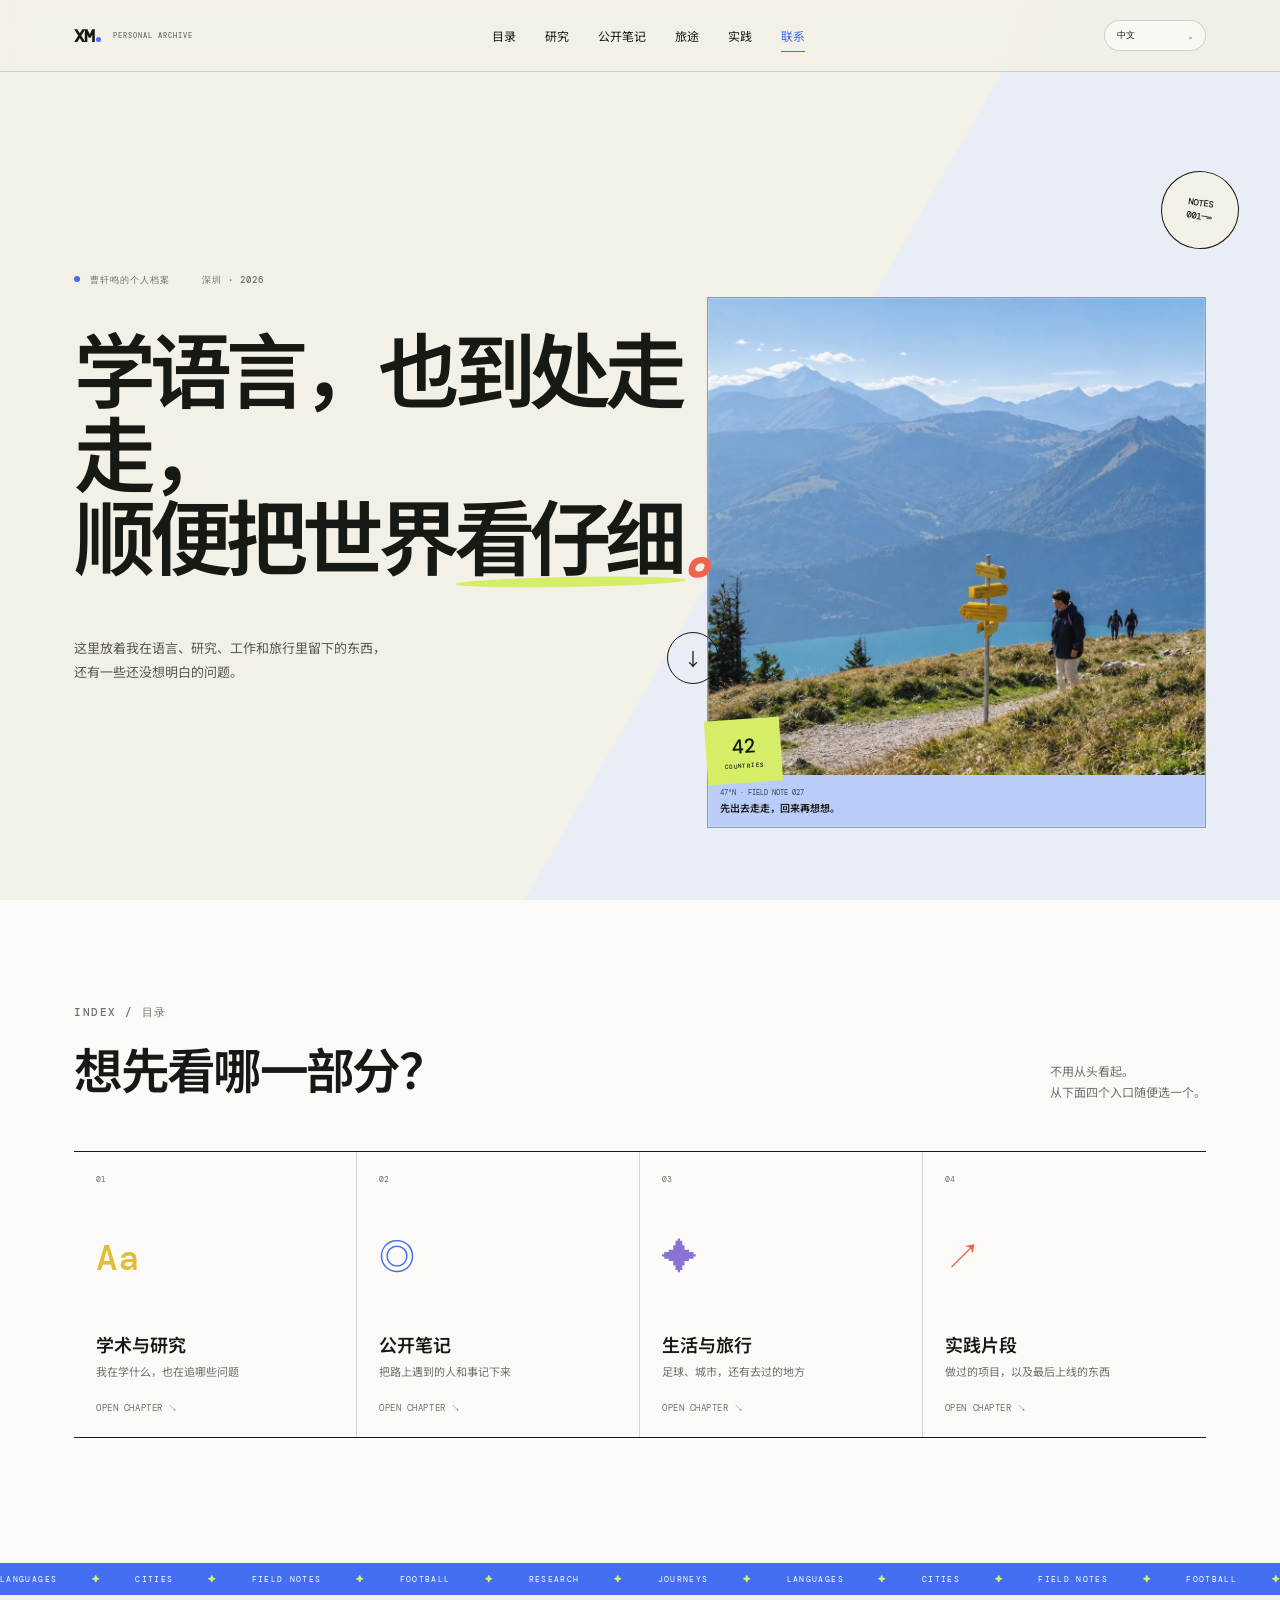
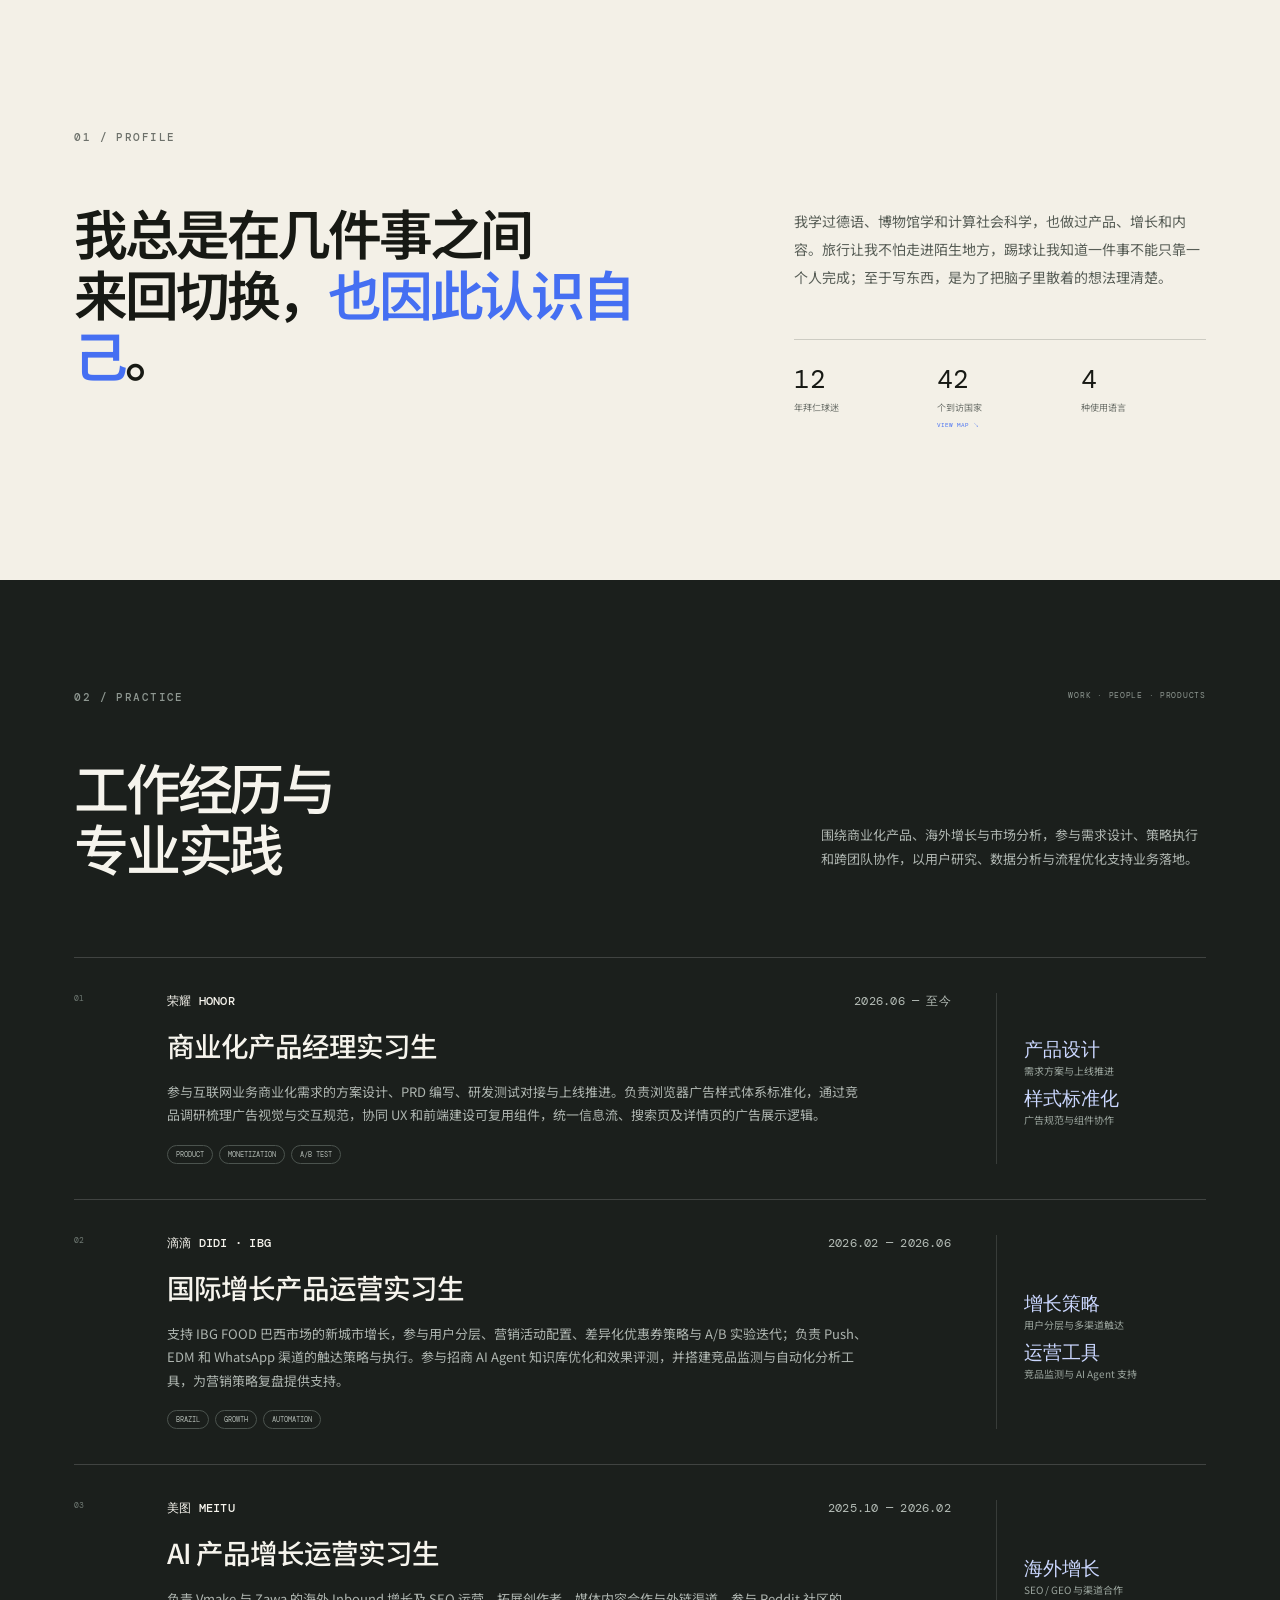
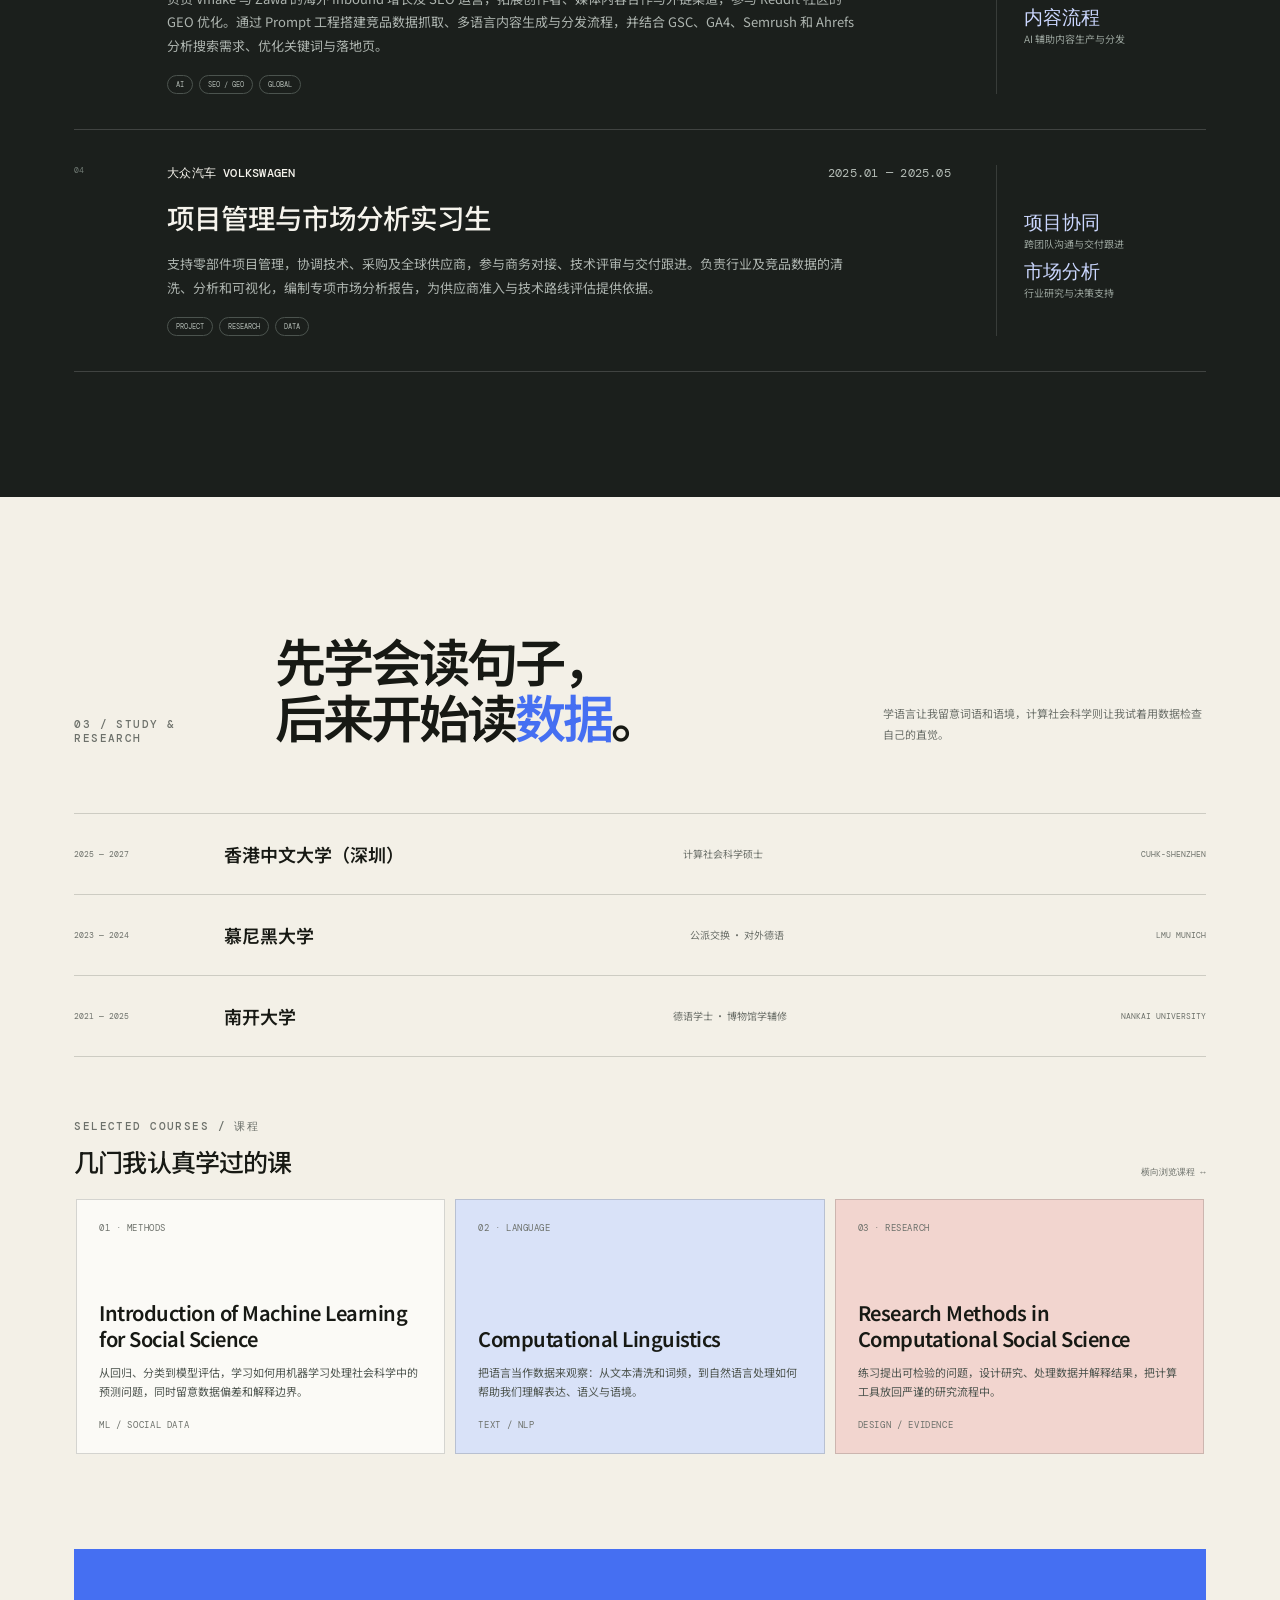
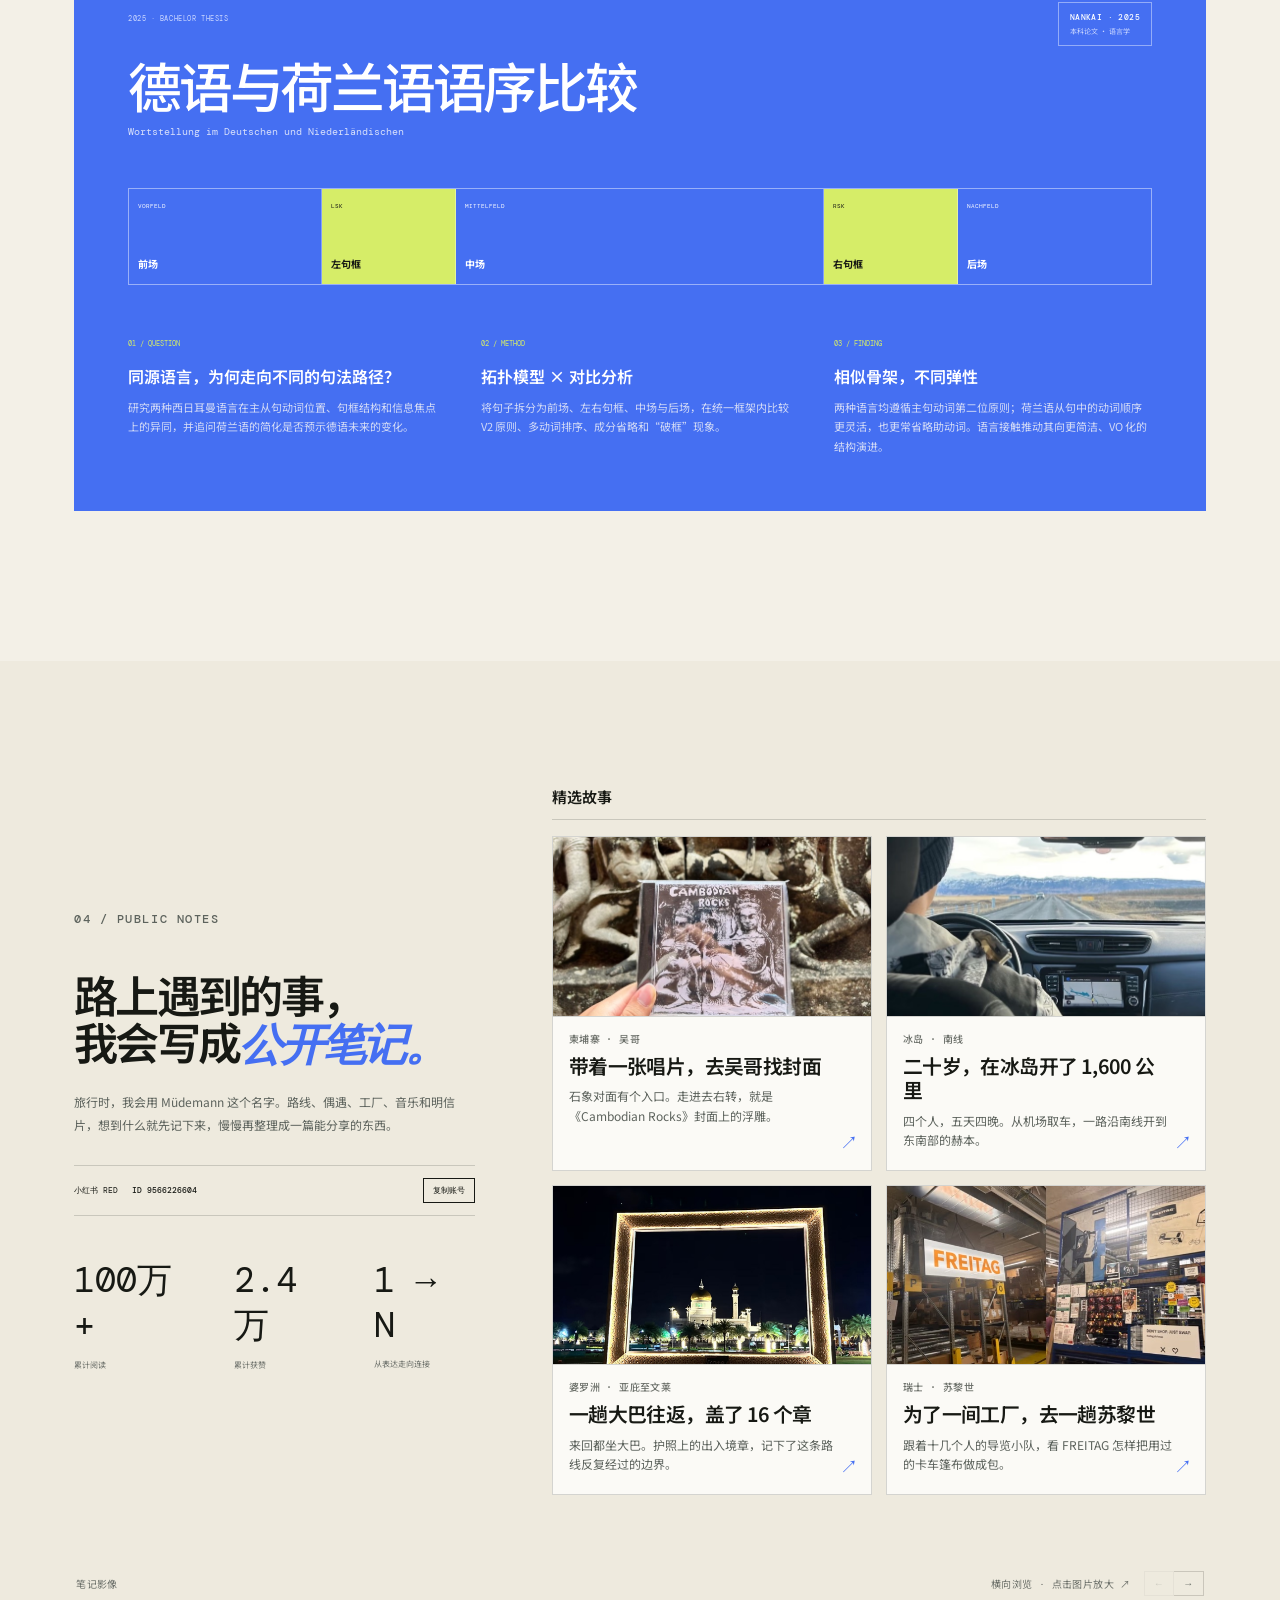
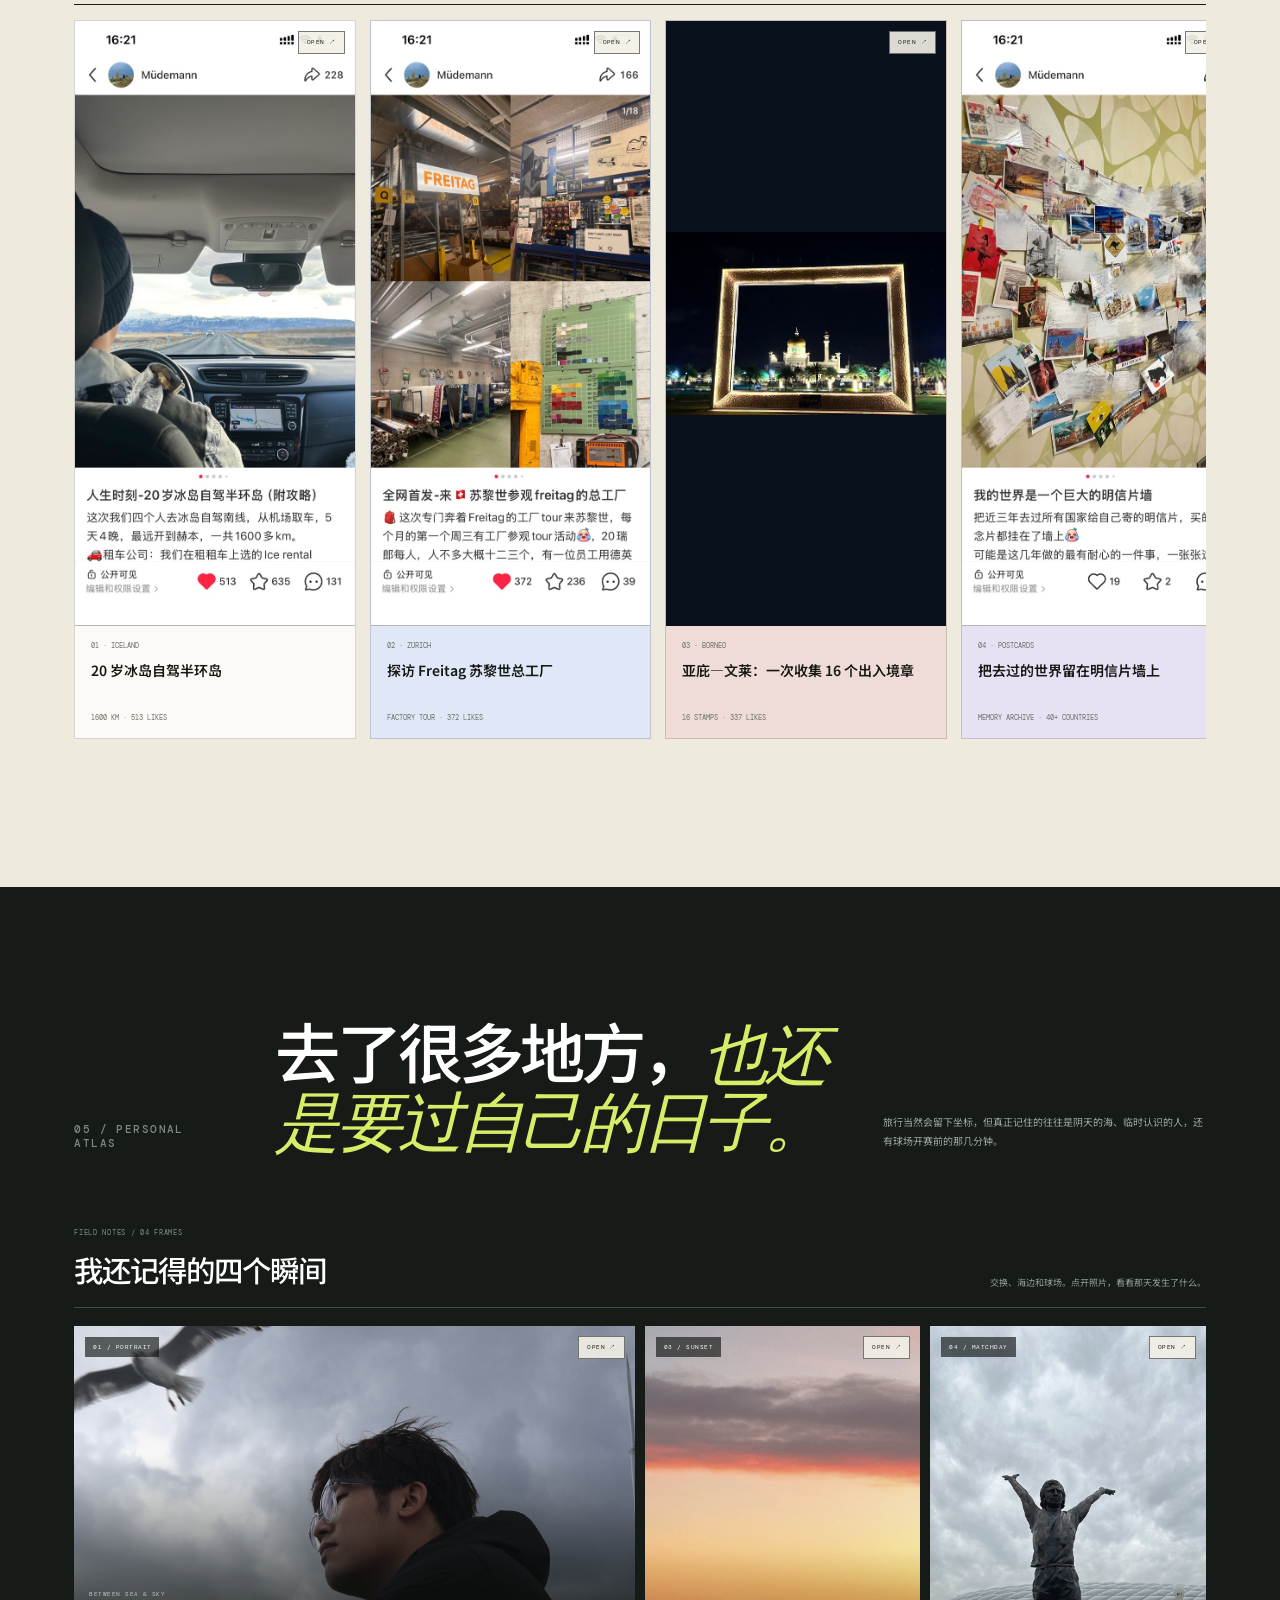
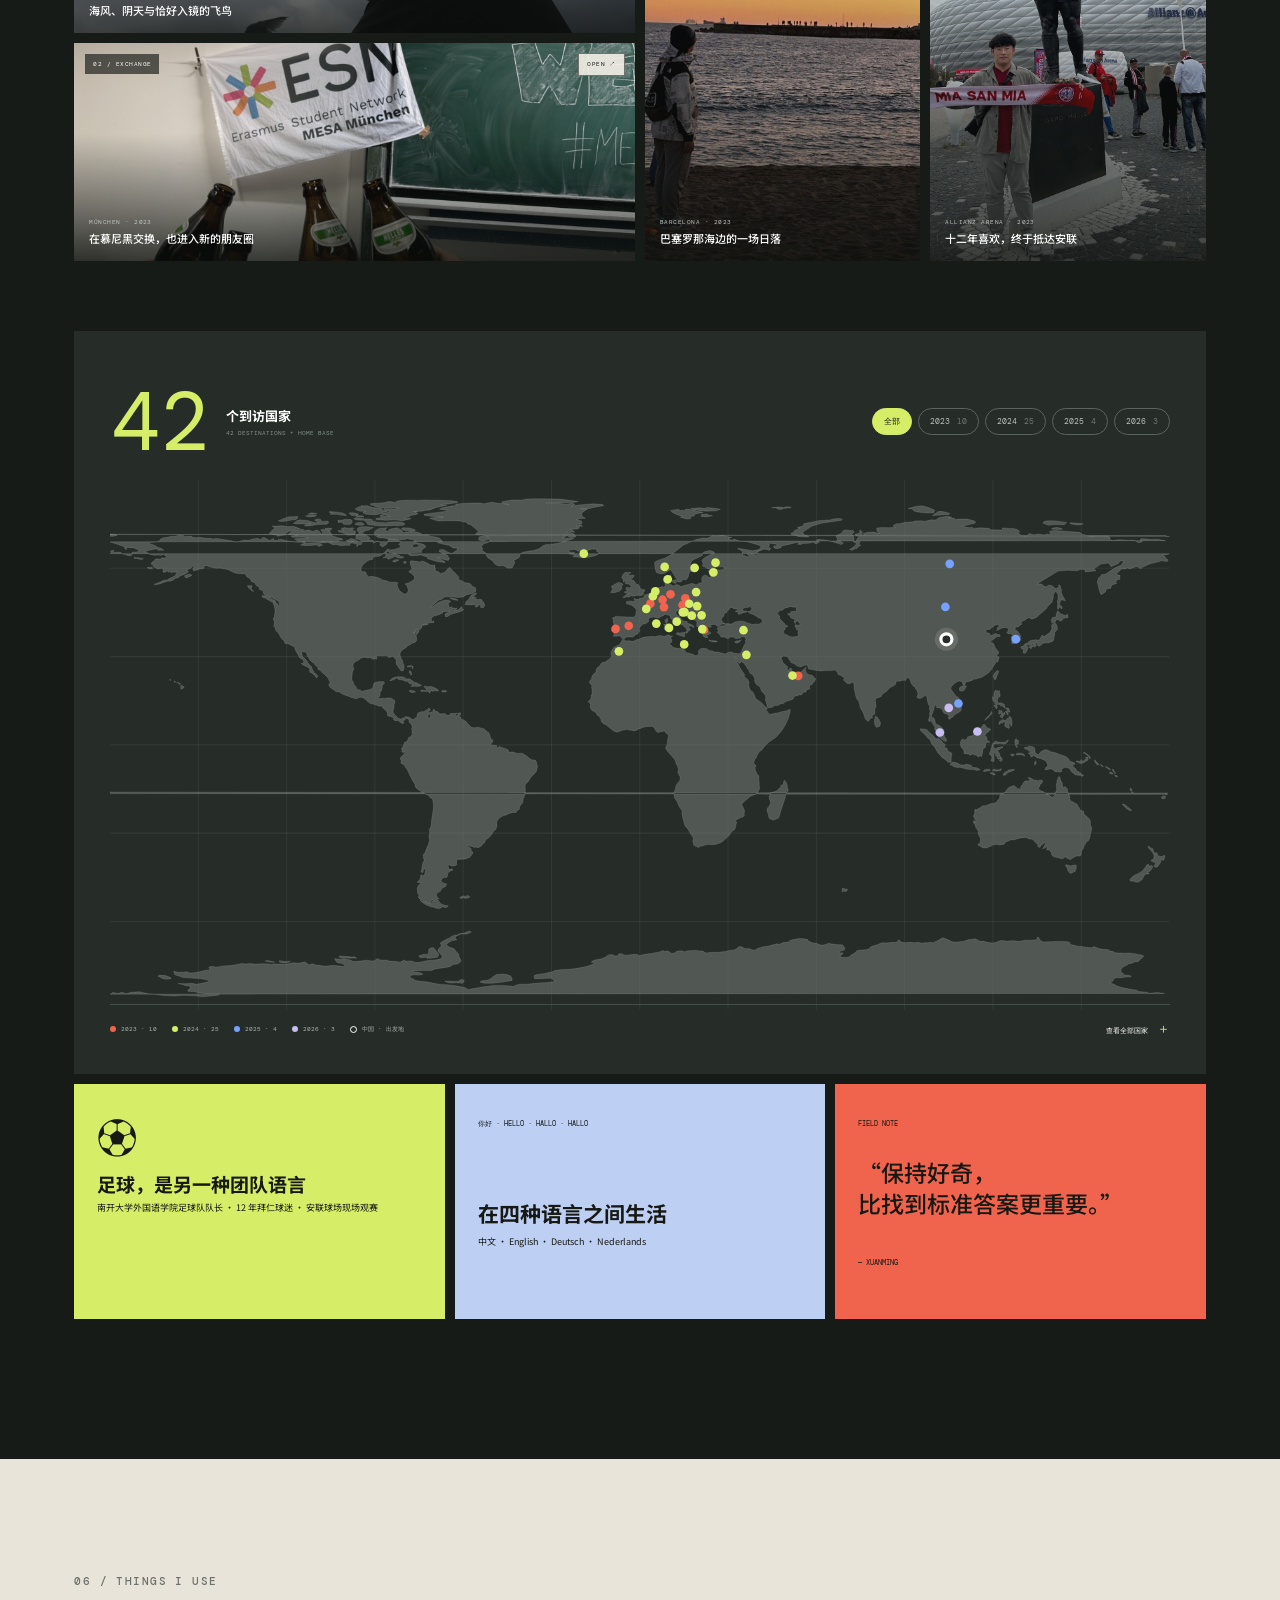
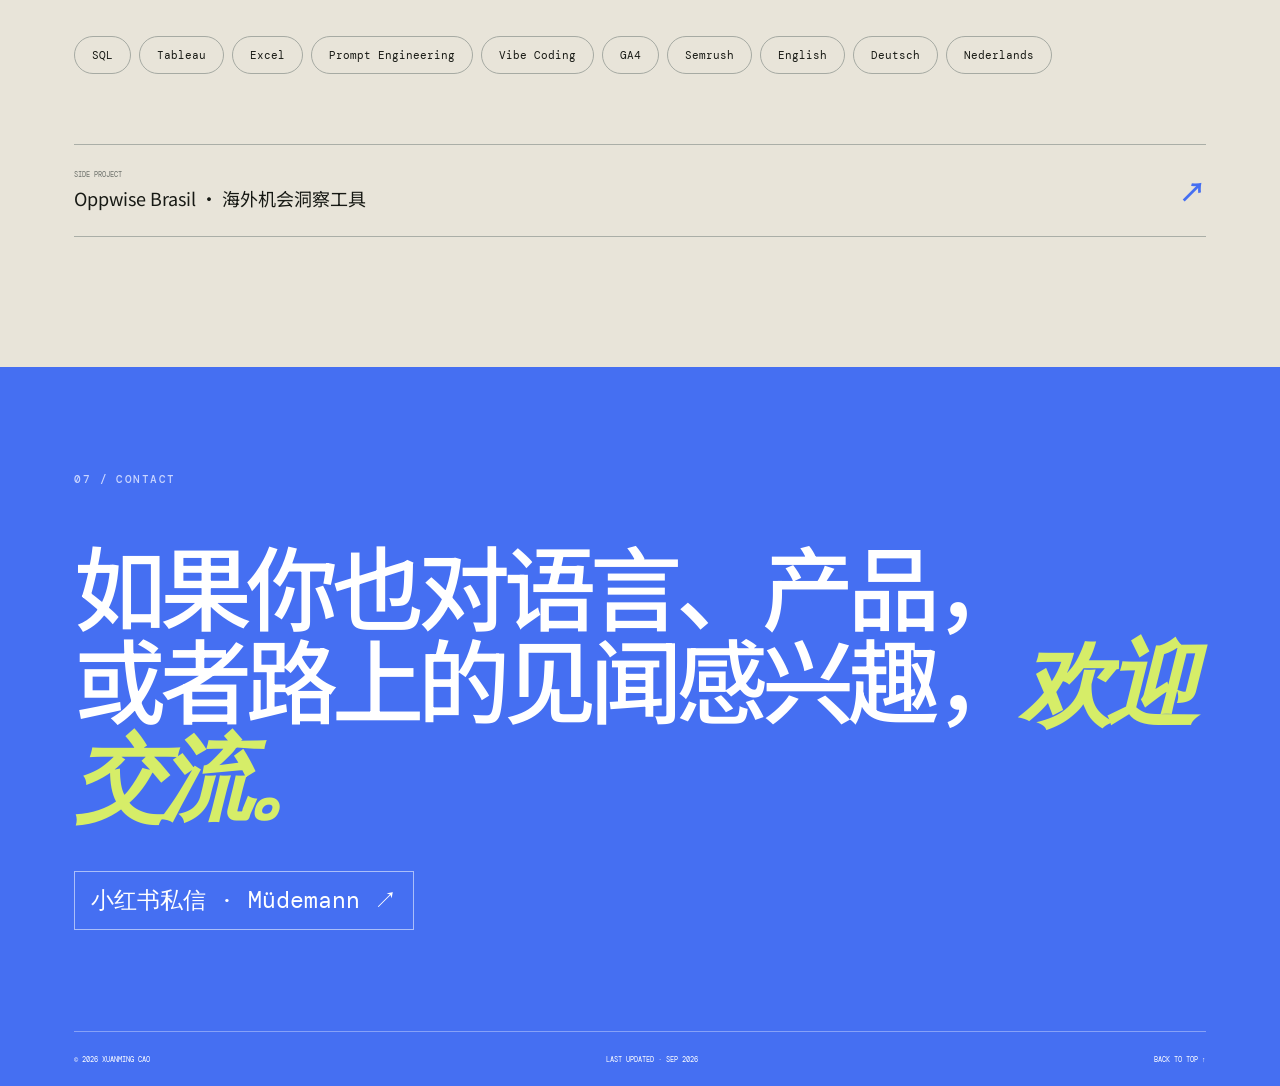
==== commit ea7322c1: "Remove private files and publish sanitized portfolio assets" ====
--- a/index.html
+++ b/index.html
@@ -85,16 +85,57 @@
           </div>
         </div>
         <article class="thesis-feature reveal">
-          <div class="thesis-title"><span>2025 · BACHELOR THESIS · 39 PAGES</span><h3 data-i18n="thesisTitle">德语与荷兰语语序比较</h3><p data-i18n="thesisSubtitle">Wortstellung im Deutschen und Niederländischen</p><div class="thesis-score"><b>NANKAI · 2025</b><small data-i18n="thesisScore">本科论文 · 语言学</small></div></div>
+          <div class="thesis-title"><span>2025 · BACHELOR THESIS</span><h3 data-i18n="thesisTitle">德语与荷兰语语序比较</h3><p data-i18n="thesisSubtitle">Wortstellung im Deutschen und Niederländischen</p><div class="thesis-score"><b>NANKAI · 2025</b><small data-i18n="thesisScore">本科论文 · 语言学</small></div></div>
           <div class="field-model" aria-label="拓扑句法模型"><div><span>VORFELD</span><b data-i18n="fieldPre">前场</b></div><div><span>LSK</span><b data-i18n="fieldLeft">左句框</b></div><div><span>MITTELFELD</span><b data-i18n="fieldMid">中场</b></div><div><span>RSK</span><b data-i18n="fieldRight">右句框</b></div><div><span>NACHFELD</span><b data-i18n="fieldPost">后场</b></div></div>
           <div class="thesis-details"><section><span>01 / QUESTION</span><h4 data-i18n="thesisQuestionTitle">同源语言，为何走向不同的句法路径？</h4><p data-i18n="thesisQuestion">研究两种西日耳曼语言在主从句动词位置、句框结构和信息焦点上的异同，并追问荷兰语的简化是否预示德语未来的变化。</p></section><section><span>02 / METHOD</span><h4 data-i18n="thesisMethodTitle">拓扑模型 × 对比分析</h4><p data-i18n="thesisMethod">将句子拆分为前场、左右句框、中场与后场，在统一框架内比较 V2 原则、多动词排序、成分省略和“破框”现象。</p></section><section><span>03 / FINDING</span><h4 data-i18n="thesisFindingTitle">相似骨架，不同弹性</h4><p data-i18n="thesisFinding">两种语言均遵循主句动词第二位原则；荷兰语从句中的动词顺序更灵活，也更常省略助动词。语言接触推动其向更简洁、VO 化的结构演进。</p></section></div>
         </article>
       </section>
 
       <section class="social-life section" id="social">
-        <div class="social-copy reveal"><p class="section-index">04 / PUBLIC NOTES</p><h2 data-i18n="socialTitle">路上遇到的事，<br />我会写成<span>公开笔记。</span></h2><p data-i18n="socialText">旅行时，我会用 Müdemann 这个名字。路线、偶遇、工厂、音乐和明信片，想到什么就先记下来，慢慢再整理成一篇能分享的东西。</p><div class="social-id"><span data-i18n="redLabel">小红书 RED</span><b>ID 9566226604</b><button class="copy-id" data-copy="9566226604" data-i18n="copyId">复制账号</button></div><div class="social-metrics"><div><strong data-i18n="viewCount">100万+</strong><small data-i18n="views">累计阅读</small></div><div><strong data-i18n="likeCount">2.4万</strong><small data-i18n="likes">累计获赞</small></div><div><strong>1 → N</strong><small data-i18n="connection">从表达走向连接</small></div></div></div>
+        <div class="social-copy reveal"><p class="section-index">04 / PUBLIC NOTES</p><h2 data-i18n="socialTitle">路上遇到的事，<br />我会写成<span>公开笔记。</span></h2><p data-i18n="socialText">旅行时，我会用 Müdemann 这个名字。路线、偶遇、工厂、音乐和明信片，想到什么就先记下来，慢慢再整理成一篇能分享的东西。</p><div class="social-id" id="xiaohongshu-contact"><span data-i18n="redLabel">小红书 RED</span><b>ID 9566226604</b><button class="copy-id" data-copy="9566226604" data-i18n="copyId">复制账号</button></div><div class="social-metrics"><div><strong data-i18n="viewCount">100万+</strong><small data-i18n="views">累计阅读</small></div><div><strong data-i18n="likeCount">2.4万</strong><small data-i18n="likes">累计获赞</small></div><div><strong>1 → N</strong><small data-i18n="connection">从表达走向连接</small></div></div></div>
+        <section class="story-shelf" aria-labelledby="featured-stories">
+          <h3 id="featured-stories" data-i18n="featuredStories">精选故事</h3>
+          <div class="story-grid">
+            <a class="story-card" href="./notes/angkor.html">
+              <div class="story-visual story-visual--angkor"><img src="./assets/web/note-angkor.jpg" width="647" height="1400" loading="lazy" decoding="async" alt="" /></div>
+              <div class="story-card-copy">
+                <p class="story-place" data-i18n="storyAngkorPlace">柬埔寨 · 吴哥</p>
+                <h4 data-i18n="storyAngkorTitle">带着一张唱片，去吴哥找封面</h4>
+                <p data-i18n="storyAngkorIntro">石象对面有个入口。走进去右转，就是《Cambodian Rocks》封面上的浮雕。</p>
+                <span class="story-card-arrow" aria-hidden="true">↗</span>
+              </div>
+            </a>
+            <a class="story-card" href="./notes/iceland.html">
+              <div class="story-visual story-visual--iceland"><img src="./assets/web/note-iceland.jpg" width="647" height="1400" loading="lazy" decoding="async" alt="" /></div>
+              <div class="story-card-copy">
+                <p class="story-place" data-i18n="storyIcelandPlace">冰岛 · 南线</p>
+                <h4 data-i18n="storyIcelandTitle">二十岁，在冰岛开了 1,600 公里</h4>
+                <p data-i18n="storyIcelandIntro">四个人，五天四晚。从机场取车，一路沿南线开到东南部的赫本。</p>
+                <span class="story-card-arrow" aria-hidden="true">↗</span>
+              </div>
+            </a>
+            <a class="story-card" href="./notes/borneo.html">
+              <div class="story-visual story-night"><img src="./assets/web/borneo-night.jpg" width="1170" height="765" loading="lazy" decoding="async" alt="" /></div>
+              <div class="story-card-copy">
+                <p class="story-place" data-i18n="storyBorneoPlace">婆罗洲 · 亚庇至文莱</p>
+                <h4 data-i18n="storyBorneoTitle">一趟大巴往返，盖了 16 个章</h4>
+                <p data-i18n="storyBorneoIntro">来回都坐大巴。护照上的出入境章，记下了这条路线反复经过的边界。</p>
+                <span class="story-card-arrow" aria-hidden="true">↗</span>
+              </div>
+            </a>
+            <a class="story-card" href="./notes/freitag.html">
+              <div class="story-visual story-visual--freitag"><img src="./assets/web/note-freitag.jpg" width="647" height="1400" loading="lazy" decoding="async" alt="" /></div>
+              <div class="story-card-copy">
+                <p class="story-place" data-i18n="storyFreitagPlace">瑞士 · 苏黎世</p>
+                <h4 data-i18n="storyFreitagTitle">为了一间工厂，去一趟苏黎世</h4>
+                <p data-i18n="storyFreitagIntro">跟着十几个人的导览小队，看 FREITAG 怎样把用过的卡车篷布做成包。</p>
+                <span class="story-card-arrow" aria-hidden="true">↗</span>
+              </div>
+            </a>
+          </div>
+        </section>
         <div class="note-gallery reveal">
-          <div class="gallery-label"><span>05 SELECTED NOTES</span><div class="gallery-utility"><span data-i18n="galleryHint">横向浏览 · 点击图片放大 ↗</span><div class="note-scroll-controls"><button class="note-scroll-prev" type="button" aria-label="向前浏览笔记" aria-controls="noteRail">←</button><button class="note-scroll-next" type="button" aria-label="向后浏览笔记" aria-controls="noteRail">→</button></div></div></div>
+          <div class="gallery-label"><span data-i18n="noteMedia">笔记影像</span><div class="gallery-utility"><span data-i18n="galleryHint">横向浏览 · 点击图片放大 ↗</span><div class="note-scroll-controls"><button class="note-scroll-prev" type="button" aria-label="向前浏览笔记" aria-controls="noteRail">←</button><button class="note-scroll-next" type="button" aria-label="向后浏览笔记" aria-controls="noteRail">→</button></div></div></div>
           <div class="note-stack" id="noteRail" aria-label="小红书精选笔记">
             <article class="note-card">
               <button class="media-trigger note-shot" type="button" data-lightbox data-full="./assets/IMG_6432.PNG" aria-label="放大查看冰岛自驾笔记截图"><img src="./assets/web/note-iceland.jpg" width="647" height="1400" loading="lazy" decoding="async" alt="小红书笔记：20 岁冰岛自驾半环岛" /><span class="media-expand" aria-hidden="true">OPEN ↗</span></button>
@@ -105,7 +146,7 @@
               <div class="note-meta"><span>02 · ZÜRICH</span><h3 data-i18n="note2" data-lightbox-caption>探访 Freitag 苏黎世总工厂</h3><p>FACTORY TOUR · 372 LIKES</p></div>
             </article>
             <article class="note-card">
-              <button class="media-trigger note-shot" type="button" data-lightbox data-full="./assets/IMG_6436.PNG" aria-label="放大查看亚庇至文莱笔记截图"><img src="./assets/web/note-borneo.jpg" width="647" height="1400" loading="lazy" decoding="async" alt="小红书笔记：亚庇至文莱收集 16 个出入境章" /><span class="media-expand" aria-hidden="true">OPEN ↗</span></button>
+              <button class="media-trigger note-shot note-shot-night" type="button" data-lightbox aria-label="放大查看文莱夜景"><img src="./assets/web/borneo-night.jpg" width="1170" height="765" loading="lazy" decoding="async" alt="金色相框里的文莱清真寺夜景" /><span class="media-expand" aria-hidden="true">OPEN ↗</span></button>
               <div class="note-meta"><span>03 · BORNEO</span><h3 data-i18n="note3" data-lightbox-caption>亚庇—文莱：一次收集 16 个出入境章</h3><p>16 STAMPS · 337 LIKES</p></div>
             </article>
             <article class="note-card">
@@ -114,7 +155,7 @@
             </article>
             <article class="note-card">
               <button class="media-trigger note-shot" type="button" data-lightbox data-full="./assets/IMG_6434.PNG" aria-label="放大查看吴哥窟笔记截图"><img src="./assets/web/note-angkor.jpg" width="647" height="1400" loading="lazy" decoding="async" alt="小红书笔记：在吴哥窟寻找柬埔寨摇滚封面" /><span class="media-expand" aria-hidden="true">OPEN ↗</span></button>
-              <div class="note-meta"><span>05 · ANGKOR</span><h3 data-i18n="note5" data-lightbox-caption>在吴哥窟寻找柬埔寨摇滚封面</h3><p>905 LIKES · TOP NOTE</p></div>
+              <div class="note-meta"><span>05 · ANGKOR</span><h3 data-i18n="note5" data-lightbox-caption>在吴哥窟寻找柬埔寨摇滚封面</h3><p>905 LIKES · 277 SAVES</p></div>
             </article>
           </div>
         </div>
@@ -158,18 +199,18 @@
 
       <section class="work section" id="internship">
         <div class="section-head reveal"><p class="section-index">02 / PRACTICE</p><p>WORK · PEOPLE · PRODUCTS</p></div>
-        <div class="work-intro reveal"><h2 data-i18n="workTitle">这些工作，<br />最后留下了什么？</h2><p data-i18n="workIntro">我做过产品、增长和分析，换过几支团队。下面写的是我具体负责过的事，以及它们最后有没有真的上线、被人用起来。</p></div>
+        <div class="work-intro reveal"><h2 data-i18n="workTitle">工作经历与<br />专业实践</h2><p data-i18n="workIntro">围绕商业化产品、海外增长与市场分析，参与需求设计、策略执行和跨团队协作，以用户研究、数据分析与流程优化支持业务落地。</p></div>
         <article class="work-card featured reveal">
-          <div class="work-no">01</div><div class="work-main"><div class="work-meta"><span data-i18n="honorCompany">荣耀 HONOR</span><span>2026.06 — <i data-i18n="present">至今</i></span></div><h3 data-i18n="honorRole">商业化产品经理</h3><p data-i18n="honorText">从需求定义、PRD 到研发上线，我跟进了六项商业化需求。最近主要在做浏览器广告样式，把组件和交互规则重新理了一遍，方便后面继续复用。</p><div class="tags"><span>PRODUCT</span><span>MONETIZATION</span><span>A/B TEST</span></div></div><div class="metric"><strong>50%</strong><span data-i18n="metricReuse">代码复用率提升</span><strong>−12%</strong><span data-i18n="metricFeedback">视觉负反馈率</span></div>
+          <div class="work-no">01</div><div class="work-main"><div class="work-meta"><span data-i18n="honorCompany">荣耀 HONOR</span><span>2026.06 — <i data-i18n="present">至今</i></span></div><h3 data-i18n="honorRole">商业化产品经理实习生</h3><p data-i18n="honorText">参与互联网业务商业化需求的方案设计、PRD 编写、研发测试对接与上线推进。负责浏览器广告样式体系标准化，通过竞品调研梳理广告视觉与交互规范，协同 UX 和前端建设可复用组件，统一信息流、搜索页及详情页的广告展示逻辑。</p><div class="tags"><span>PRODUCT</span><span>MONETIZATION</span><span>A/B TEST</span></div></div><div class="metric"><strong data-i18n="focusHonorA">产品设计</strong><span data-i18n="metricReuse">需求方案与上线推进</span><strong data-i18n="focusHonorB">样式标准化</strong><span data-i18n="metricFeedback">广告规范与组件协作</span></div>
         </article>
         <article class="work-card reveal">
-          <div class="work-no">02</div><div class="work-main"><div class="work-meta"><span data-i18n="didiCompany">滴滴 DIDI · IBG</span><span>2026.02 — 2026.06</span></div><h3 data-i18n="didiRole">国际增长产品运营</h3><p data-i18n="didiText">在巴西支持食品业务进入新城市，做用户分层、优惠券和全渠道触达，也一直盯着竞品变化。后来把常用分析流程做成了自动化工具。</p><div class="tags"><span>BRAZIL</span><span>GROWTH</span><span>AUTOMATION</span></div></div><div class="metric"><strong data-i18n="reachCount">200万+</strong><span data-i18n="metricReach">精准用户触达</span><strong>4</strong><span data-i18n="metricCities">座城市落地</span></div>
+          <div class="work-no">02</div><div class="work-main"><div class="work-meta"><span data-i18n="didiCompany">滴滴 DIDI · IBG</span><span>2026.02 — 2026.06</span></div><h3 data-i18n="didiRole">国际增长产品运营实习生</h3><p data-i18n="didiText">支持 IBG FOOD 巴西市场的新城市增长，参与用户分层、营销活动配置、差异化优惠券策略与 A/B 实验迭代；负责 Push、EDM 和 WhatsApp 渠道的触达策略与执行。参与招商 AI Agent 知识库优化和效果评测，并搭建竞品监测与自动化分析工具，为营销策略复盘提供支持。</p><div class="tags"><span>BRAZIL</span><span>GROWTH</span><span>AUTOMATION</span></div></div><div class="metric"><strong data-i18n="focusDidiA">增长策略</strong><span data-i18n="metricReach">用户分层与多渠道触达</span><strong data-i18n="focusDidiB">运营工具</strong><span data-i18n="metricCities">竞品监测与 AI Agent 支持</span></div>
         </article>
         <article class="work-card reveal">
-          <div class="work-no">03</div><div class="work-main"><div class="work-meta"><span data-i18n="meituCompany">美图 MEITU</span><span>2025.10 — 2026.02</span></div><h3 data-i18n="meituRole">AI 产品增长运营</h3><p data-i18n="meituText">我负责 Vmake 和 Zawa 的海外增长，试过从竞品抓取、多语种内容到分发的一整套流程，也把几个核心关键词推到了 Google 搜索前三。</p><div class="tags"><span>AI</span><span>SEO / GEO</span><span>GLOBAL</span></div></div><div class="metric"><strong>50%</strong><span data-i18n="metricEfficiency">渠道拓展人效提升</span><strong>TOP 3</strong><span data-i18n="metricRanking">核心搜索排名</span></div>
+          <div class="work-no">03</div><div class="work-main"><div class="work-meta"><span data-i18n="meituCompany">美图 MEITU</span><span>2025.10 — 2026.02</span></div><h3 data-i18n="meituRole">AI 产品增长运营实习生</h3><p data-i18n="meituText">负责 Vmake 与 Zawa 的海外 Inbound 增长及 SEO 运营，拓展创作者、媒体内容合作与外链渠道，参与 Reddit 社区的 GEO 优化。通过 Prompt 工程搭建竞品数据抓取、多语言内容生成与分发流程，并结合 GSC、GA4、Semrush 和 Ahrefs 分析搜索需求、优化关键词与落地页。</p><div class="tags"><span>AI</span><span>SEO / GEO</span><span>GLOBAL</span></div></div><div class="metric"><strong data-i18n="focusMeituA">海外增长</strong><span data-i18n="metricEfficiency">SEO / GEO 与渠道合作</span><strong data-i18n="focusMeituB">内容流程</strong><span data-i18n="metricRanking">AI 辅助内容生产与分发</span></div>
         </article>
         <article class="work-card reveal">
-          <div class="work-no">04</div><div class="work-main"><div class="work-meta"><span data-i18n="vwCompany">大众汽车 VOLKSWAGEN</span><span>2025.01 — 2025.05</span></div><h3 data-i18n="vwRole">项目管理与市场分析</h3><p data-i18n="vwText">在技术、采购和全球供应商之间协调零部件项目交付，也做数据清洗、分析和可视化，给供应商准入和技术路线讨论准备材料。</p><div class="tags"><span>PROJECT</span><span>RESEARCH</span><span>DATA</span></div></div><div class="metric"><strong>10+</strong><span data-i18n="metricProjects">核心项目</span><strong>5</strong><span data-i18n="metricReports">专项分析报告</span></div>
+          <div class="work-no">04</div><div class="work-main"><div class="work-meta"><span data-i18n="vwCompany">大众汽车 VOLKSWAGEN</span><span>2025.01 — 2025.05</span></div><h3 data-i18n="vwRole">项目管理与市场分析实习生</h3><p data-i18n="vwText">支持零部件项目管理，协调技术、采购及全球供应商，参与商务对接、技术评审与交付跟进。负责行业及竞品数据的清洗、分析和可视化，编制专项市场分析报告，为供应商准入与技术路线评估提供依据。</p><div class="tags"><span>PROJECT</span><span>RESEARCH</span><span>DATA</span></div></div><div class="metric"><strong data-i18n="focusVwA">项目协同</strong><span data-i18n="metricProjects">跨团队沟通与交付跟进</span><strong data-i18n="focusVwB">市场分析</strong><span data-i18n="metricReports">行业研究与决策支持</span></div>
         </article>
       </section>
 
@@ -181,8 +222,8 @@
 
       <section class="contact section" id="contact">
         <p class="section-index reveal">07 / CONTACT</p>
-        <h2 class="reveal" data-i18n="contactTitle">如果你也对语言、产品，<br />或者路上的见闻感兴趣，<em>欢迎来信。</em></h2>
-        <a class="mail reveal" href="mailto:valentincao@163.com">valentincao@163.com <span>↗</span></a>
+        <h2 class="reveal" data-i18n="contactTitle">如果你也对语言、产品，<br />或者路上的见闻感兴趣，<em>欢迎交流。</em></h2>
+        <a class="contact-link reveal" href="#xiaohongshu-contact"><span data-i18n="contactChannel">小红书私信 · Müdemann</span> <span aria-hidden="true">↗</span></a>
         <footer><span>© 2026 XUANMING CAO</span><span>LAST UPDATED · SEP 2026</span><a href="#top">BACK TO TOP ↑</a></footer>
       </section>
     </main>
@@ -193,6 +234,7 @@
         <div class="lightbox-bar"><span class="lightbox-count" aria-live="polite"></span><div class="lightbox-nav"><button class="lightbox-prev" type="button" aria-label="上一张">←</button><button class="lightbox-next" type="button" aria-label="下一张">→</button></div></div>
       </div>
     </dialog>
+    <script src="./language.js"></script>
     <script src="./app.js"></script>
   </body>
 </html>
--- a/styles.css
+++ b/styles.css
@@ -175,9 +175,12 @@
 .thesis-details h4 { margin: 14px 0 9px; font-size: 16px; font-weight: 600; line-height: 1.45; }
 .thesis-details p { margin: 0; color: #d2daf6; font-size: 11px; line-height: 1.8; }
 /* Social writing */
-.social-life { min-height: 860px; padding-top: 125px; padding-bottom: 130px; display: grid; grid-template-columns: minmax(290px, .78fr) minmax(0, 1.22fr); gap: clamp(48px, 7vw, 118px); align-items: center; background: #eeeade; }
-.social-copy h2 { margin: 40px 0 25px; font-size: clamp(38px, 5vw, 72px); font-weight: 600; line-height: 1.08; letter-spacing: -.06em; }
+.social-life { padding-top: 125px; padding-bottom: 130px; display: grid; grid-template-columns: minmax(270px, .76fr) minmax(0, 1.24fr); column-gap: clamp(42px, 6vw, 100px); row-gap: clamp(52px, 6vw, 96px); align-items: center; background: #eeeade; }
+.social-copy { container-type: inline-size; }
+.social-copy h2 { margin: 40px 0 25px; font-size: clamp(38px, 4.2vw, 66px); font-weight: 600; line-height: 1.08; letter-spacing: -.06em; text-wrap: balance; }
+.social-copy h2:lang(zh-CN) { font-size: clamp(32px, 11cqi, 66px); }
 .social-copy h2 span { color: var(--blue); font-family: "Playfair Display", serif; font-style: italic; }
+.social-copy h2:lang(zh-CN) span { white-space: nowrap; }
 .social-copy > p { max-width: 570px; margin: 0; color: #5d635d; font-size: 12px; line-height: 1.9; }
 .social-id { margin-top: 28px; padding: 12px 0; display: flex; align-items: center; gap: 14px; border-top: 1px solid var(--line); border-bottom: 1px solid var(--line); font: 8px "DM Mono", monospace; }
 .social-id b { font-weight: 500; }
@@ -186,8 +189,26 @@
 .social-metrics { margin-top: 42px; display: flex; gap: 3.5vw; }
 .social-metrics strong { display: block; font: 400 clamp(22px, 2.7vw, 38px) "DM Mono", monospace; }
 .social-metrics small { color: var(--muted); font-size: 8px; }
-.note-gallery { min-width: 0; }
-.gallery-label { padding: 0 2px 8px; display: flex; align-items: center; justify-content: space-between; gap: 20px; border-bottom: 1px solid var(--ink); color: var(--muted); font: 7px "DM Mono", monospace; letter-spacing: .08em; }
+.story-shelf { min-width: 0; }
+.story-shelf h3 { margin: 0 0 16px; padding-bottom: 12px; border-bottom: 1px solid var(--line); font-size: 15px; font-weight: 600; }
+.story-grid { display: grid; grid-template-columns: repeat(2, minmax(0, 1fr)); gap: 14px; }
+.story-card { display: flex; flex-direction: column; border: 1px solid var(--line); background: var(--white); transition: transform .25s, border-color .25s, box-shadow .25s; }
+.story-card:hover { transform: translateY(-3px); border-color: var(--ink); box-shadow: 4px 4px 0 rgba(23,25,20,.12); }
+.story-card:focus-visible, .story-page a:focus-visible { outline: 2px solid var(--blue); outline-offset: 3px; }
+.story-visual { position: relative; overflow: hidden; aspect-ratio: 16 / 9; background: var(--paper-deep); }
+.story-visual img { position: absolute; top: 50%; left: 0; display: block; width: 100%; height: auto; transform: translateY(var(--story-image-y)); }
+.story-visual--angkor { --story-image-y: -54.8%; }
+.story-visual--iceland { --story-image-y: -56%; }
+.story-night img { inset: 0; height: 100%; object-fit: cover; transform: none; }
+.story-visual--freitag { --story-image-y: -28%; }
+.story-card .story-visual--freitag img { left: -7%; width: 114%; }
+.story-card-copy { position: relative; flex: 1; padding: 16px 32px 20px 16px; border-top: 1px solid var(--line); }
+.story-card-copy p { margin: 8px 0 0; color: #5d635d; font-size: 12px; line-height: 1.6; }
+.story-card-copy .story-place { margin: 0; color: var(--muted); font: 500 10px/1.4 "DM Mono", "Noto Sans SC", monospace; letter-spacing: .04em; }
+.story-card-copy h4 { margin: 7px 0 0; font-size: clamp(16px, 1.55vw, 23px); font-weight: 600; line-height: 1.25; letter-spacing: -.03em; }
+.story-card-arrow { position: absolute; right: 13px; bottom: 15px; color: var(--blue); font: 18px "DM Mono", monospace; }
+.note-gallery { grid-column: 1 / -1; min-width: 0; }
+.gallery-label { padding: 0 2px 8px; display: flex; align-items: center; justify-content: space-between; gap: 20px; border-bottom: 1px solid var(--ink); color: var(--muted); font: 10px "DM Mono", "Noto Sans SC", monospace; letter-spacing: .04em; }
 .gallery-utility, .note-scroll-controls { display: flex; align-items: center; }
 .gallery-utility { gap: 13px; }
 .note-scroll-controls button { width: 30px; height: 25px; padding: 0; border: 1px solid var(--line); background: transparent; font: 10px "DM Mono", monospace; cursor: pointer; transition: .2s; }
@@ -209,12 +230,62 @@
 .note-shot { width: 100%; aspect-ratio: 647 / 1400; border-bottom: 1px solid var(--line); }
 .note-shot img, .photo-frame img { width: 100%; height: 100%; display: block; object-fit: cover; transition: transform .7s cubic-bezier(.2,.7,.1,1), filter .4s; }
 .note-shot:hover img, .photo-frame:hover img { transform: scale(1.025); }
+.note-shot-night { background: #08101b; }
+.note-shot-night img { object-fit: contain; }
 .media-expand { position: absolute; z-index: 2; right: 10px; top: 10px; padding: 6px 8px; color: var(--ink); background: rgba(243,240,231,.9); border: 1px solid rgba(23,25,20,.55); font: 6px "DM Mono", monospace; letter-spacing: .08em; transition: color .2s, background .2s; }
 .media-trigger:hover .media-expand { color: white; background: var(--blue); }
 .note-meta { min-height: 112px; padding: 15px 16px 16px; display: flex; flex-direction: column; }
 .note-meta > span, .note-meta p { margin: 0; color: var(--muted); font: 7px "DM Mono", monospace; }
 .note-meta h3 { margin: 11px 0 auto; font-size: 14px; font-weight: 600; line-height: 1.42; }
 .note-meta p { padding-top: 11px; }
+
+/* Note detail pages */
+.story-page { --story-accent: var(--blue-soft); }
+.story-page[data-story="angkor"] { --story-accent: var(--lilac); }
+.story-page[data-story="borneo"] { --story-accent: #f0dcd7; }
+.story-page[data-story="freitag"] { --story-accent: var(--lime); }
+.story-nav { justify-content: space-between; gap: 16px; }
+.story-back { display: flex; align-items: center; gap: 8px; font-size: 12px; line-height: 1.4; }
+.story-back:hover, .story-next a:hover { color: var(--blue); }
+.story-main { max-width: 1440px; margin-inline: auto; padding-top: clamp(100px, 11vw, 158px); padding-bottom: clamp(56px, 8vw, 112px); }
+.story-hero { display: grid; grid-template-columns: minmax(0, 1.15fr) minmax(0, 1fr); align-items: center; gap: clamp(32px, 6vw, 94px); padding-bottom: clamp(36px, 6vw, 80px); border-bottom: 1px solid var(--line); }
+.story-hero h1 { margin: 18px 0 24px; font-size: clamp(38px, 5.4vw, 80px); font-weight: 600; line-height: 1.08; letter-spacing: -.055em; text-wrap: balance; overflow-wrap: anywhere; }
+.story-intro { max-width: 42ch; margin: 0; color: #515651; font-size: clamp(16px, 1.55vw, 21px); line-height: 1.7; }
+.story-byline { margin: 22px 0 0; color: var(--muted); font-size: 12px; }
+.story-hero-media { min-width: 0; margin: 0; border: 1px solid var(--line); background: var(--story-accent); }
+.story-hero-media .story-visual { aspect-ratio: 4 / 3; }
+.story-hero-media .story-visual--angkor { --story-image-y: -46%; aspect-ratio: 1 / 1; }
+.story-hero-media .story-night { aspect-ratio: 1170 / 765; }
+.story-hero-media .story-visual--freitag { --story-image-y: -43%; aspect-ratio: 4 / 5; }
+.story-hero-media figcaption { padding: 11px 14px; font-size: 12px; line-height: 1.5; }
+.story-layout { display: grid; grid-template-columns: minmax(0, 2fr) minmax(240px, 1fr); align-items: start; gap: clamp(32px, 6vw, 94px); padding: clamp(36px, 6vw, 74px) 0; }
+.story-body { max-width: 70ch; }
+.story-body section + section { margin-top: 38px; }
+.story-body h2 { margin: 0 0 12px; font-size: clamp(21px, 2.3vw, 32px); font-weight: 600; letter-spacing: -.03em; line-height: 1.25; }
+.story-body p { margin: 0 0 13px; color: #444a41; font-size: clamp(15px, 1.4vw, 17px); line-height: 1.9; }
+.story-body section p:last-child { margin-bottom: 0; }
+.story-reference { display: inline-block; margin-inline-start: .35em; color: #2f52b4; font-size: .85em; text-decoration: underline; text-underline-offset: 3px; }
+.story-source { padding: clamp(16px, 2.5vw, 28px); border: 1px solid var(--line); border-top: 4px solid var(--story-accent); background: var(--white); }
+.story-source h2 { margin: 0 0 10px; font-size: 18px; font-weight: 600; }
+.story-original-title { margin: 0; color: #515651; font-size: 13px; line-height: 1.55; }
+.story-stats { display: grid; grid-template-columns: repeat(4, minmax(0, 1fr)); gap: 10px; margin: 20px 0 8px; padding-top: 16px; border-top: 1px solid var(--line); }
+.story-stats div { display: flex; flex-direction: column-reverse; gap: 4px; }
+.story-stats dd { margin: 0; font: 500 19px "DM Mono", monospace; }
+.story-stats dt, .story-stats-source { color: var(--muted); font-size: 10px; line-height: 1.45; }
+.story-stats dt { overflow-wrap: anywhere; }
+.story-stats-source { margin: 0 0 18px; }
+.story-source-link { display: flex; justify-content: space-between; align-items: center; gap: 10px; padding: 11px 12px; border: 1px solid var(--ink); background: var(--story-accent); font-size: 13px; line-height: 1.4; }
+.story-source-link:hover { color: var(--white); background: var(--ink); }
+.story-source-link + .story-source-link { margin-top: 8px; background: transparent; }
+.story-source-link + .story-source-link:hover { color: var(--ink); background: var(--paper-deep); }
+.story-next { display: flex; flex-wrap: wrap; justify-content: space-between; align-items: center; gap: 20px; padding: 24px 0; border-top: 1px solid var(--line); font-size: 14px; }
+.story-next a { display: inline-flex; align-items: center; gap: 8px; }
+
+@media (max-width: 780px) {
+  .story-hero, .story-layout { grid-template-columns: 1fr; }
+  .story-hero-media { max-width: 550px; }
+  .story-hero-media .story-visual--freitag { aspect-ratio: 1 / 1; }
+}
 
 /* Life & travel map */
 .life { padding-top: 130px; padding-bottom: 140px; color: white; background: #171b18; }
@@ -338,10 +409,10 @@
 .contact .section-index { color: #c9d5ff; }
 .contact h2 { margin: 52px 0; font-size: clamp(46px, 7.2vw, 102px); font-weight: 500; line-height: 1; letter-spacing: -.065em; }
 .contact h2 em { color: var(--lime); }
-.mail { align-self: flex-start; padding: 13px 16px; border: 1px solid rgba(255,255,255,.55); color: white; font: clamp(15px, 1.8vw, 25px) "DM Mono", monospace; transition: color .2s, background .2s, border-color .2s; }
-.mail span { display: inline-block; transition: transform .2s; }
-.mail:hover { color: var(--ink); border-color: var(--lime); background: var(--lime); }
-.mail:hover span { transform: translate(5px, -5px); }
+.contact-link { align-self: flex-start; padding: 13px 16px; border: 1px solid rgba(255,255,255,.55); color: white; font: clamp(15px, 1.8vw, 25px) "DM Mono", monospace; transition: color .2s, background .2s, border-color .2s; }
+.contact-link [aria-hidden] { display: inline-block; transition: transform .2s; }
+.contact-link:hover { color: var(--ink); border-color: var(--lime); background: var(--lime); }
+.contact-link:hover [aria-hidden] { transform: translate(5px, -5px); }
 footer { margin-top: auto; padding: 23px 0; display: flex; justify-content: space-between; gap: 18px; border-top: 1px solid rgba(255,255,255,.35); font: 7px "DM Mono", monospace; }
 
 /* Motion */
@@ -371,7 +442,6 @@
   .course-rail { margin-top: 48px; }
   .course-track { grid-auto-columns: minmax(280px, 72vw); }
   .social-life { grid-template-columns: 1fr; }
-  .note-gallery { margin-top: 42px; }
   .note-card { flex-basis: clamp(230px, 34vw, 285px); }
   .life-collage { grid-template-columns: 1fr 1fr; grid-template-rows: auto auto; }
   .photo-journal { grid-column: 1 / -1; }
@@ -422,10 +492,14 @@
   .field-model { grid-template-columns: 1fr; }
   .field-model div { min-height: 48px; flex-direction: row; align-items: center; border-right: 0; border-bottom: 1px solid rgba(255,255,255,.35); }
   .thesis-details { grid-template-columns: 1fr; gap: 18px; }
-  .social-life { padding-top: 90px; padding-bottom: 95px; }
-  .social-id { flex-wrap: wrap; }
+  .social-life { padding-top: 64px; padding-bottom: 95px; row-gap: 36px; }
+  .social-copy h2 { margin: 24px 0 16px; }
+  .social-id { margin-top: 20px; flex-wrap: wrap; }
   .copy-id { margin-left: 0; }
-  .social-metrics { justify-content: space-between; gap: 8px; }
+  .social-metrics { margin-top: 24px; justify-content: space-between; gap: 8px; }
+  .story-grid { grid-template-columns: 1fr; }
+  .story-card .story-visual { aspect-ratio: 2 / 1; }
+  .story-card-copy h4 { font-size: 20px; }
   .gallery-utility > span { display: none; }
   .note-stack { width: calc(100% + var(--pad)); padding-right: var(--pad); }
   .note-card { flex-basis: min(78vw, 292px); }
@@ -455,7 +529,7 @@
   .tile-football, .tile-language, .tile-note { min-height: 210px; }
   .contact { min-height: 72vh; }
   .contact h2 { font-size: 45px; }
-  .mail { padding: 11px 13px; font-size: 13px; }
+  .contact-link { padding: 11px 13px; font-size: 13px; }
   footer { flex-wrap: wrap; }
   .lightbox-shell { padding: 48px 12px 11px; }
   .lightbox-close { top: 10px; right: 12px; }
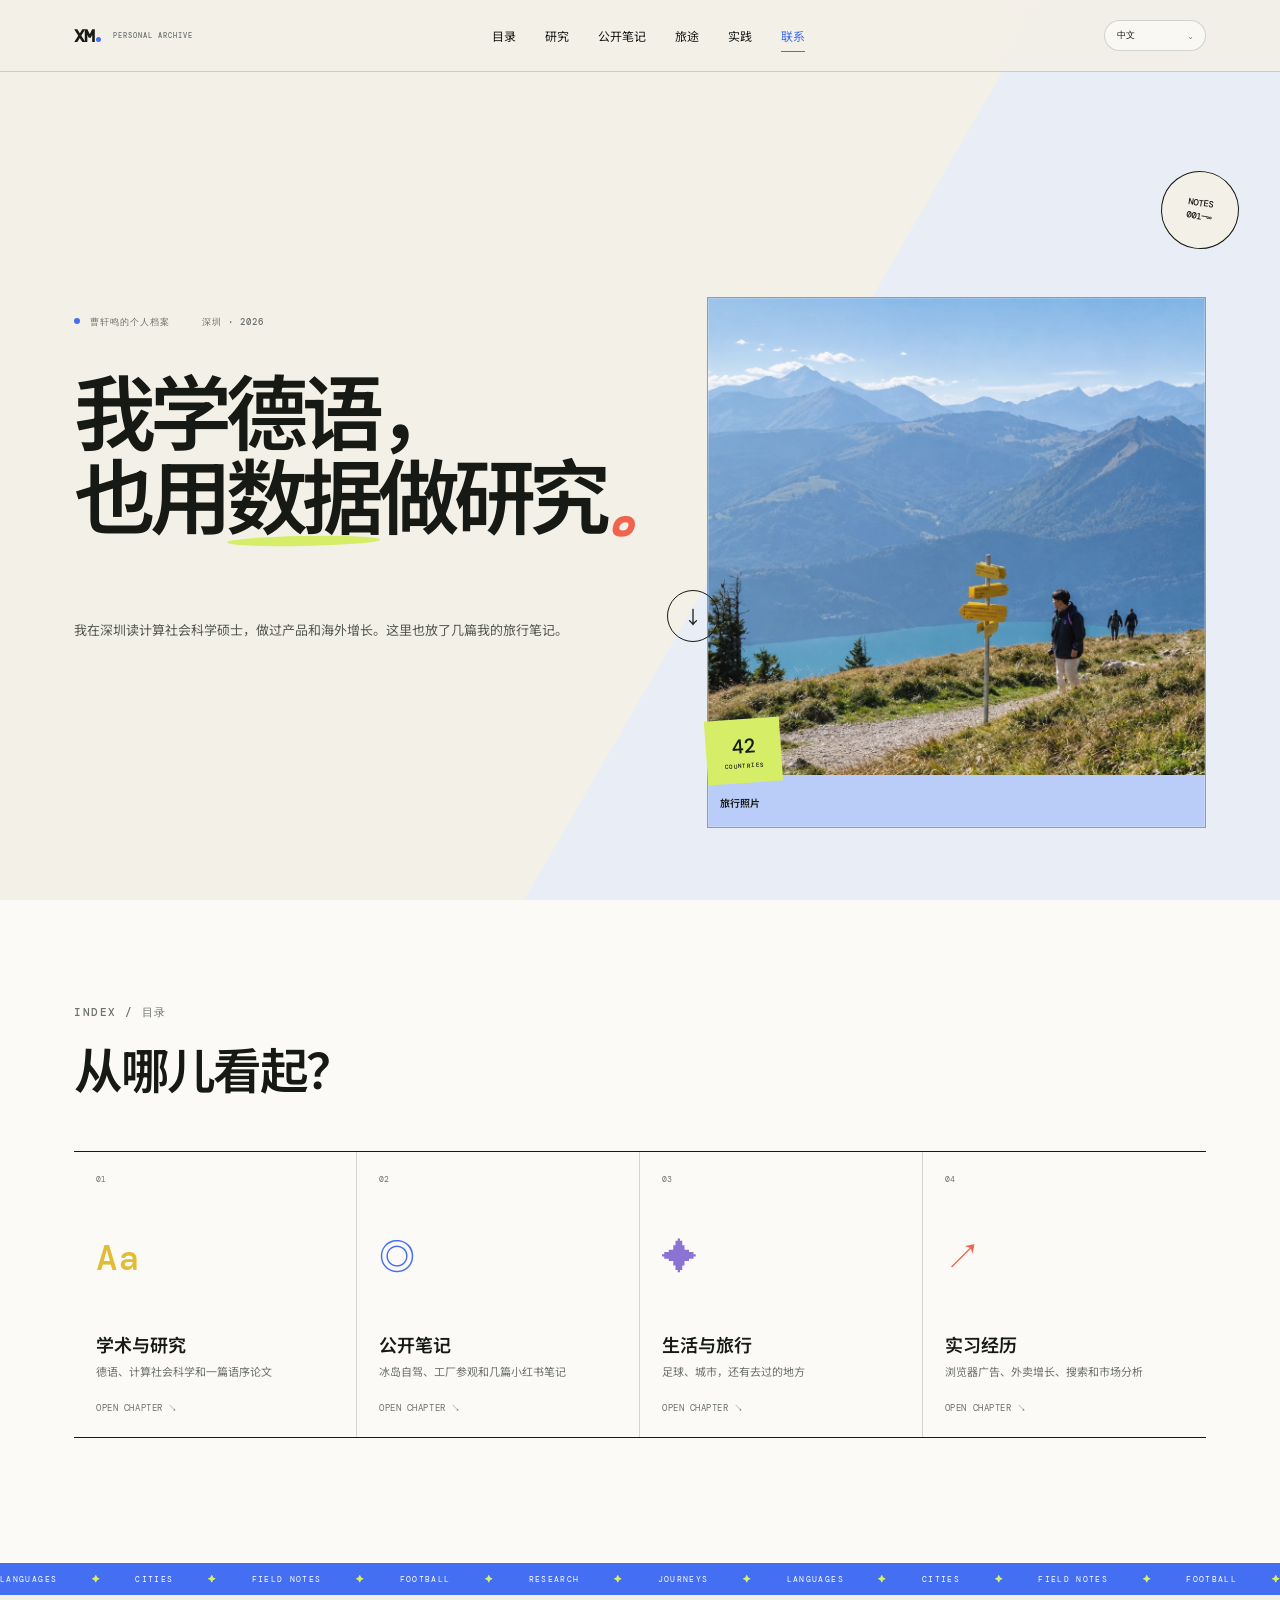
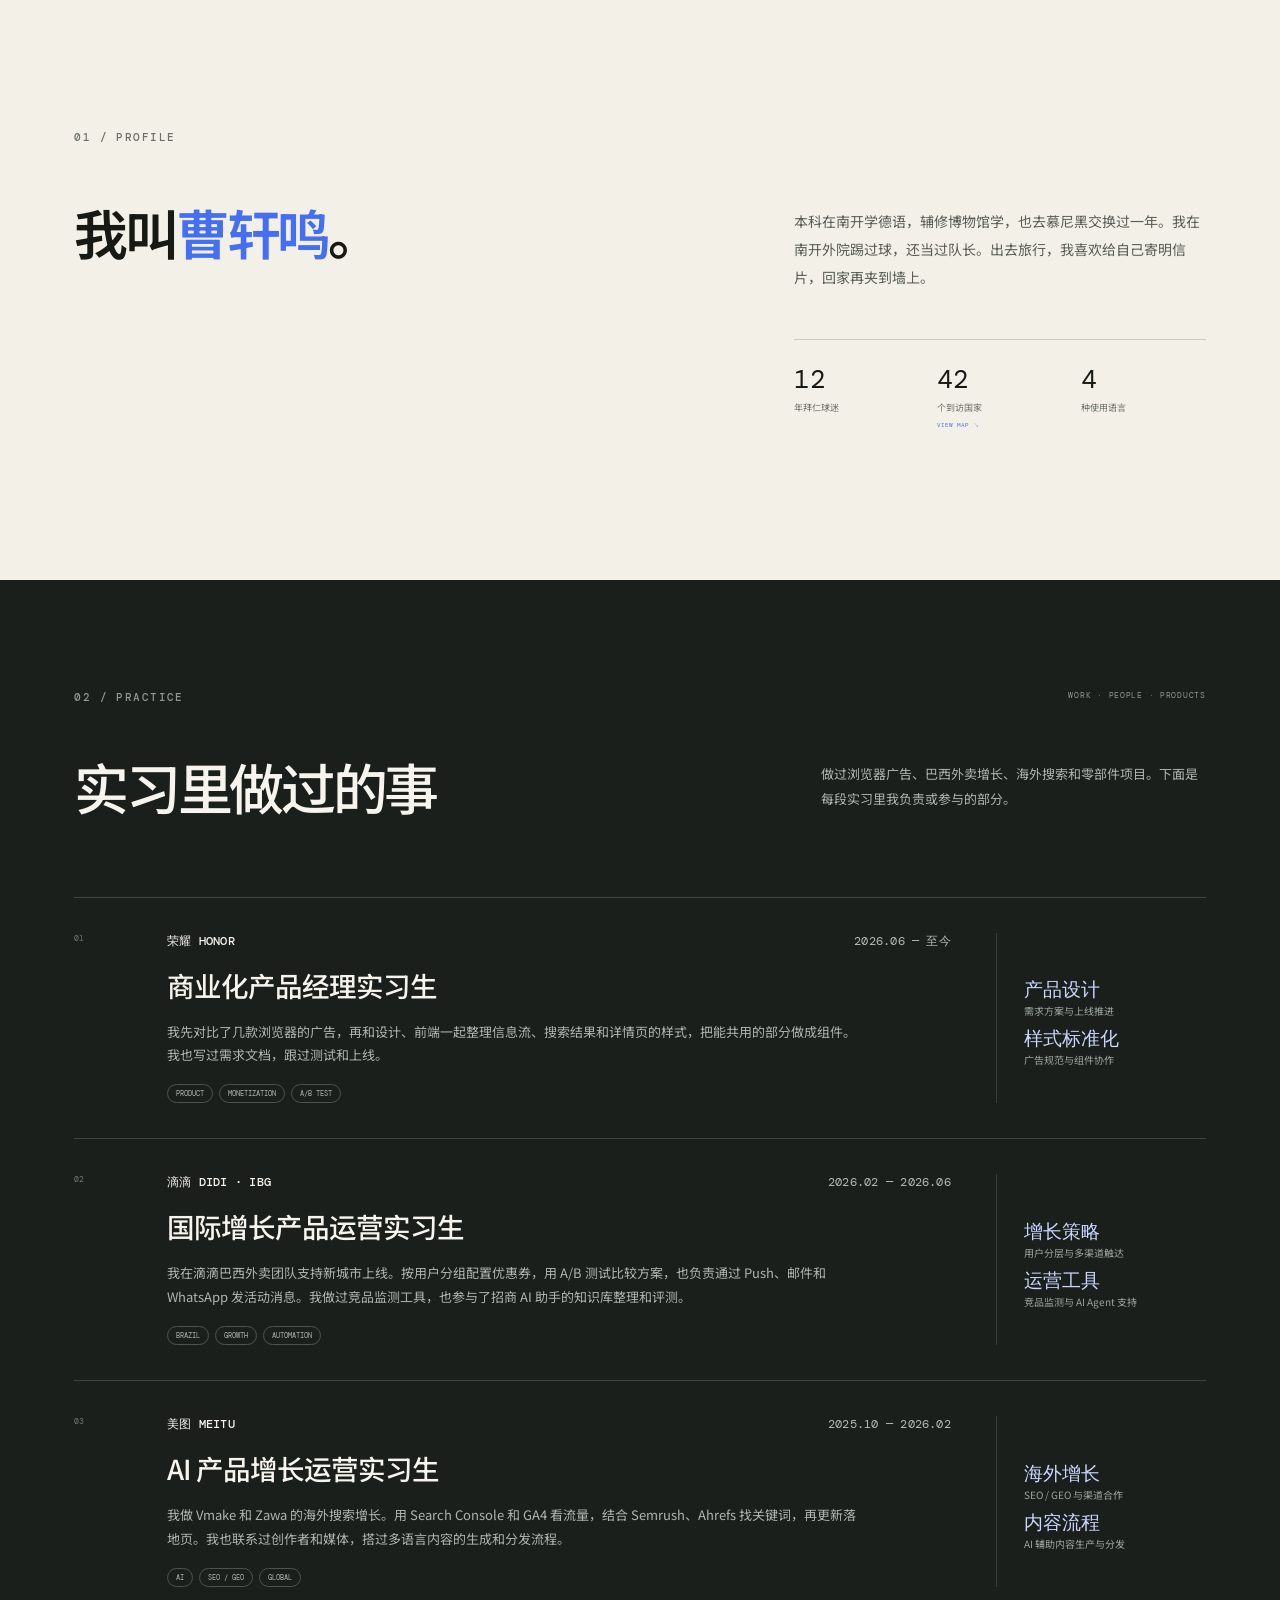
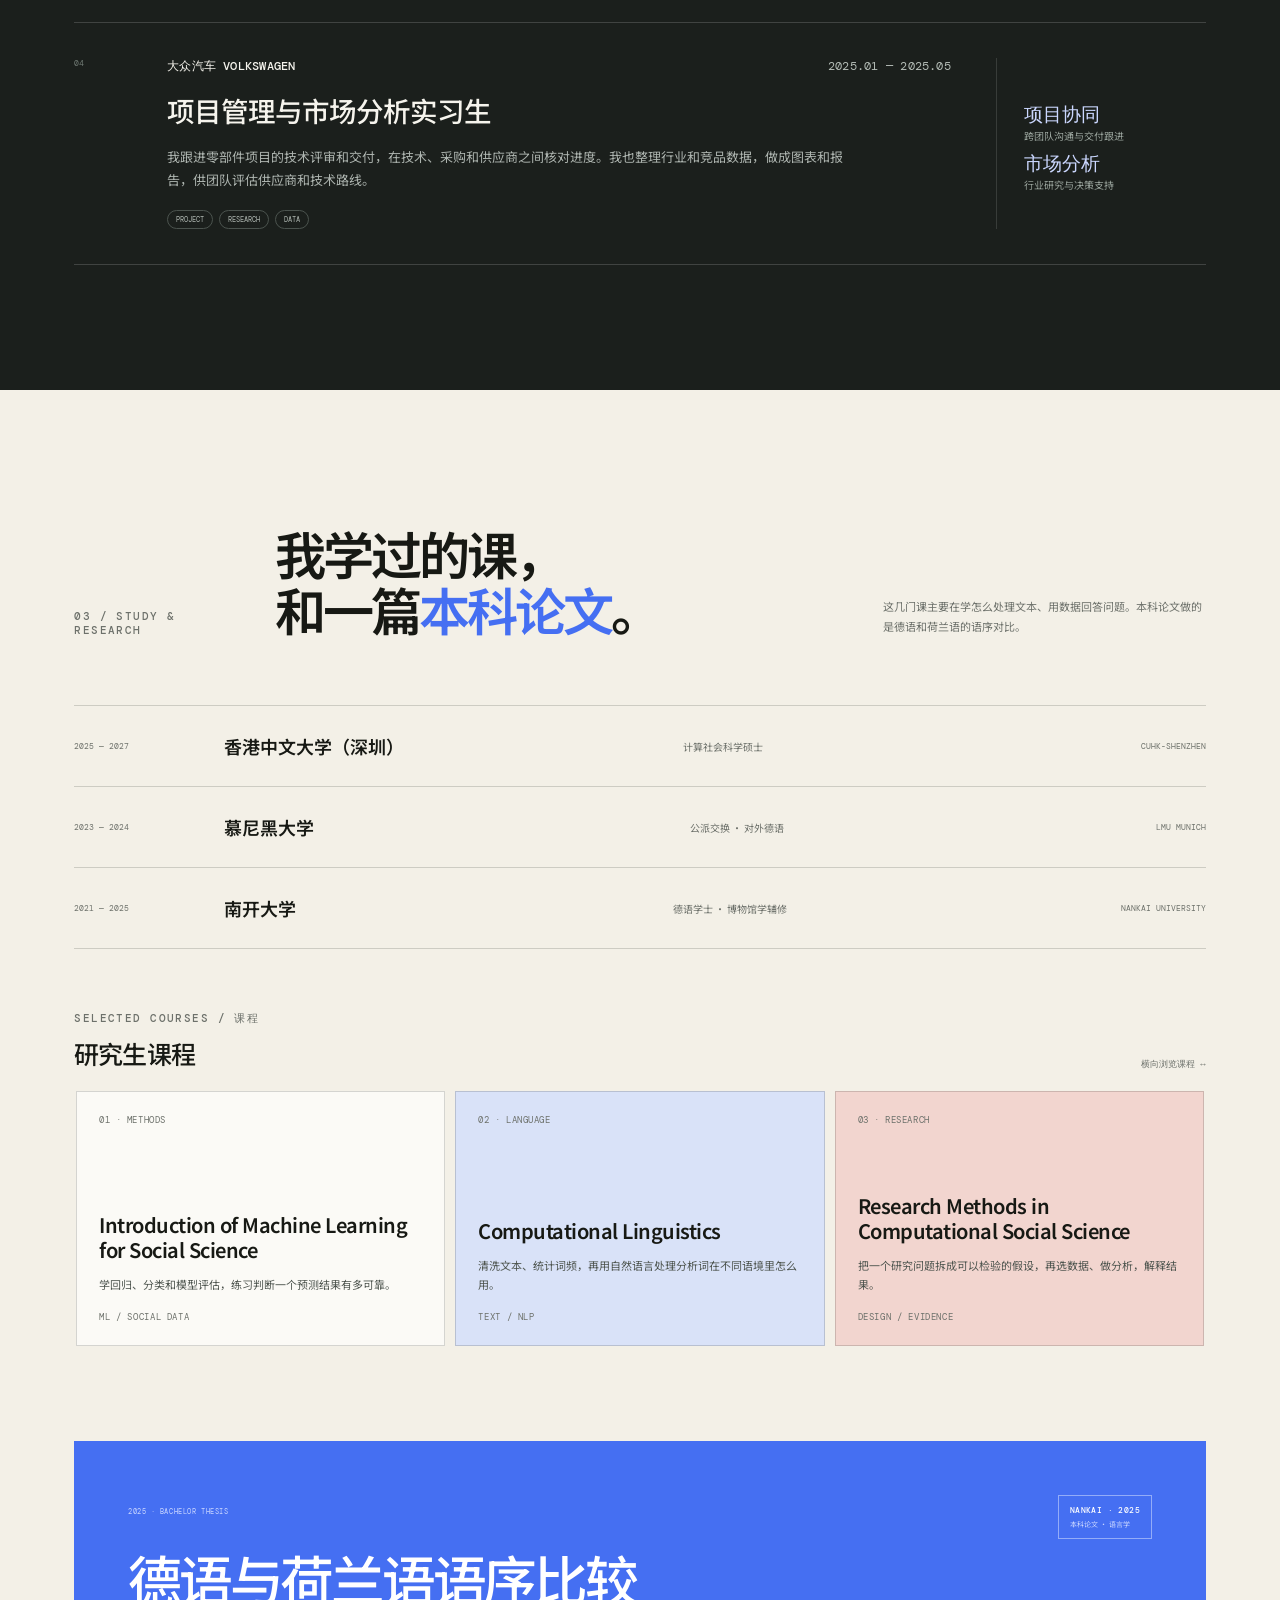
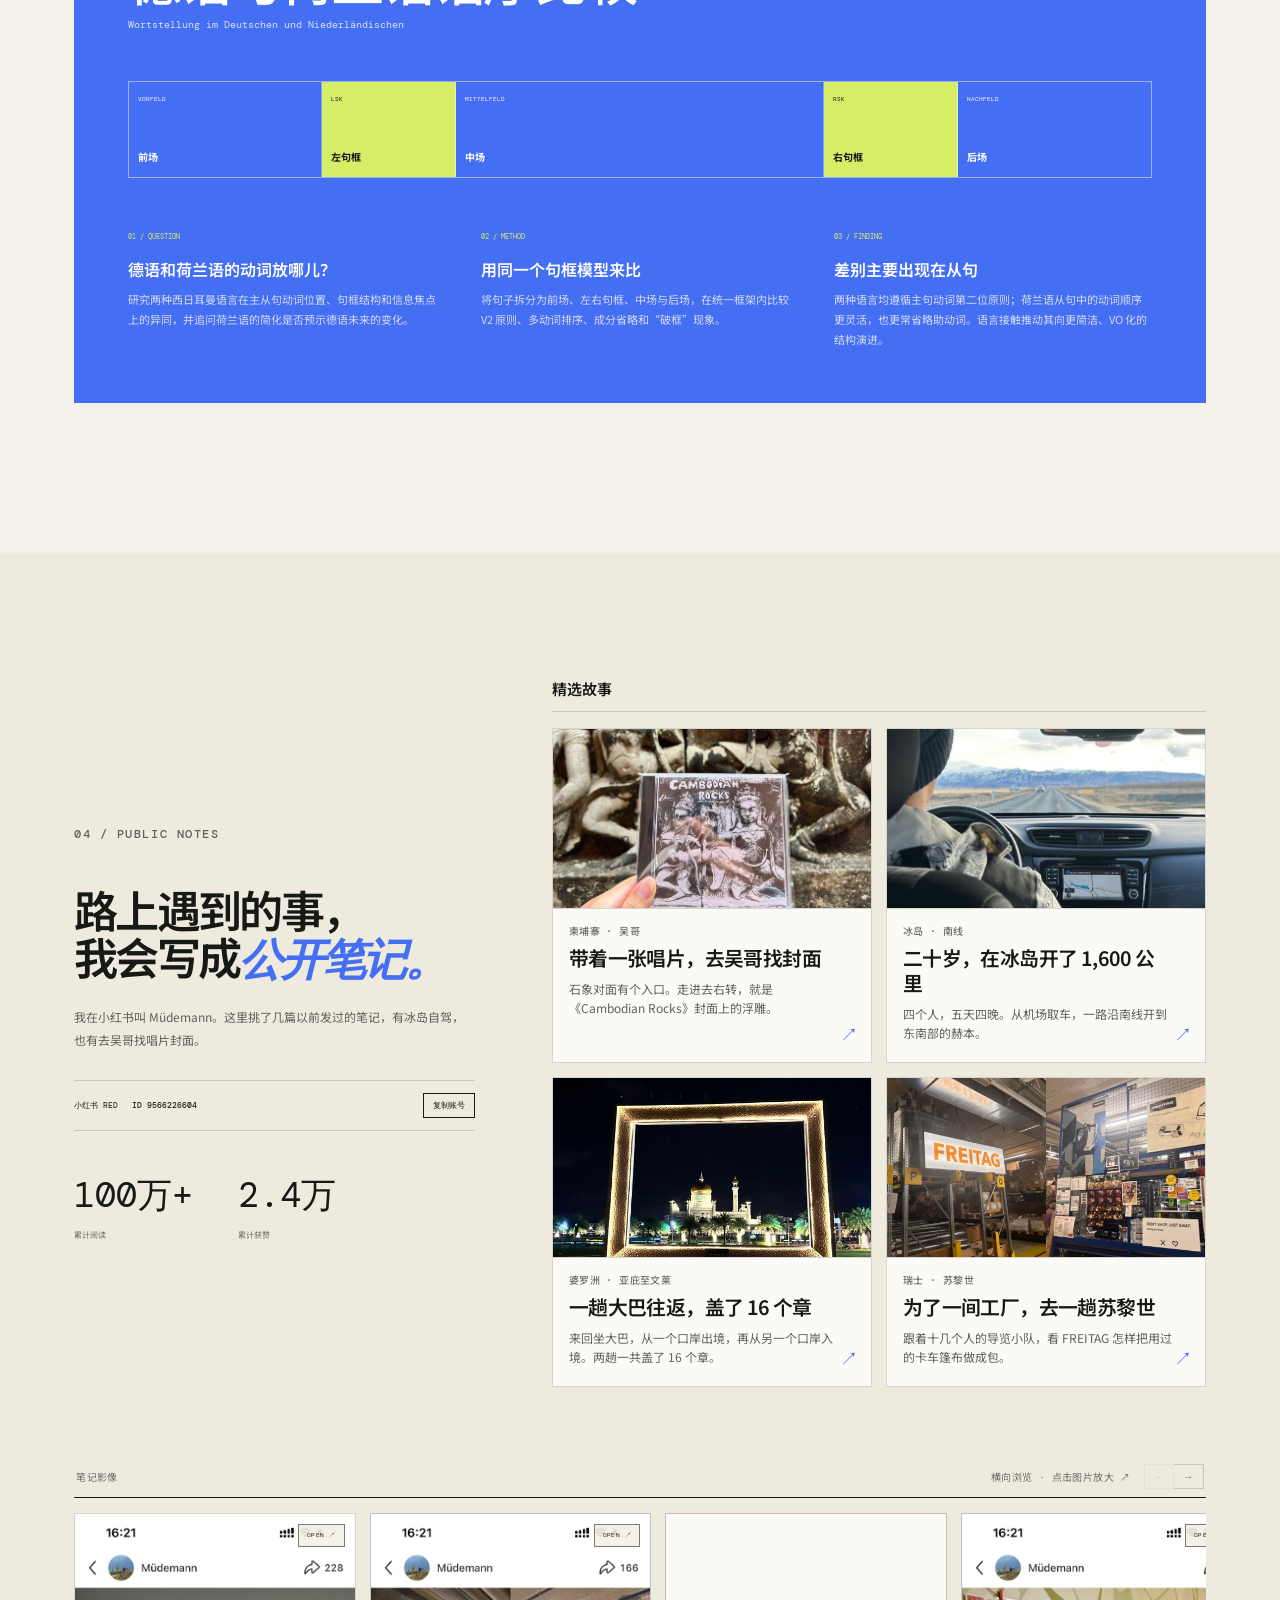
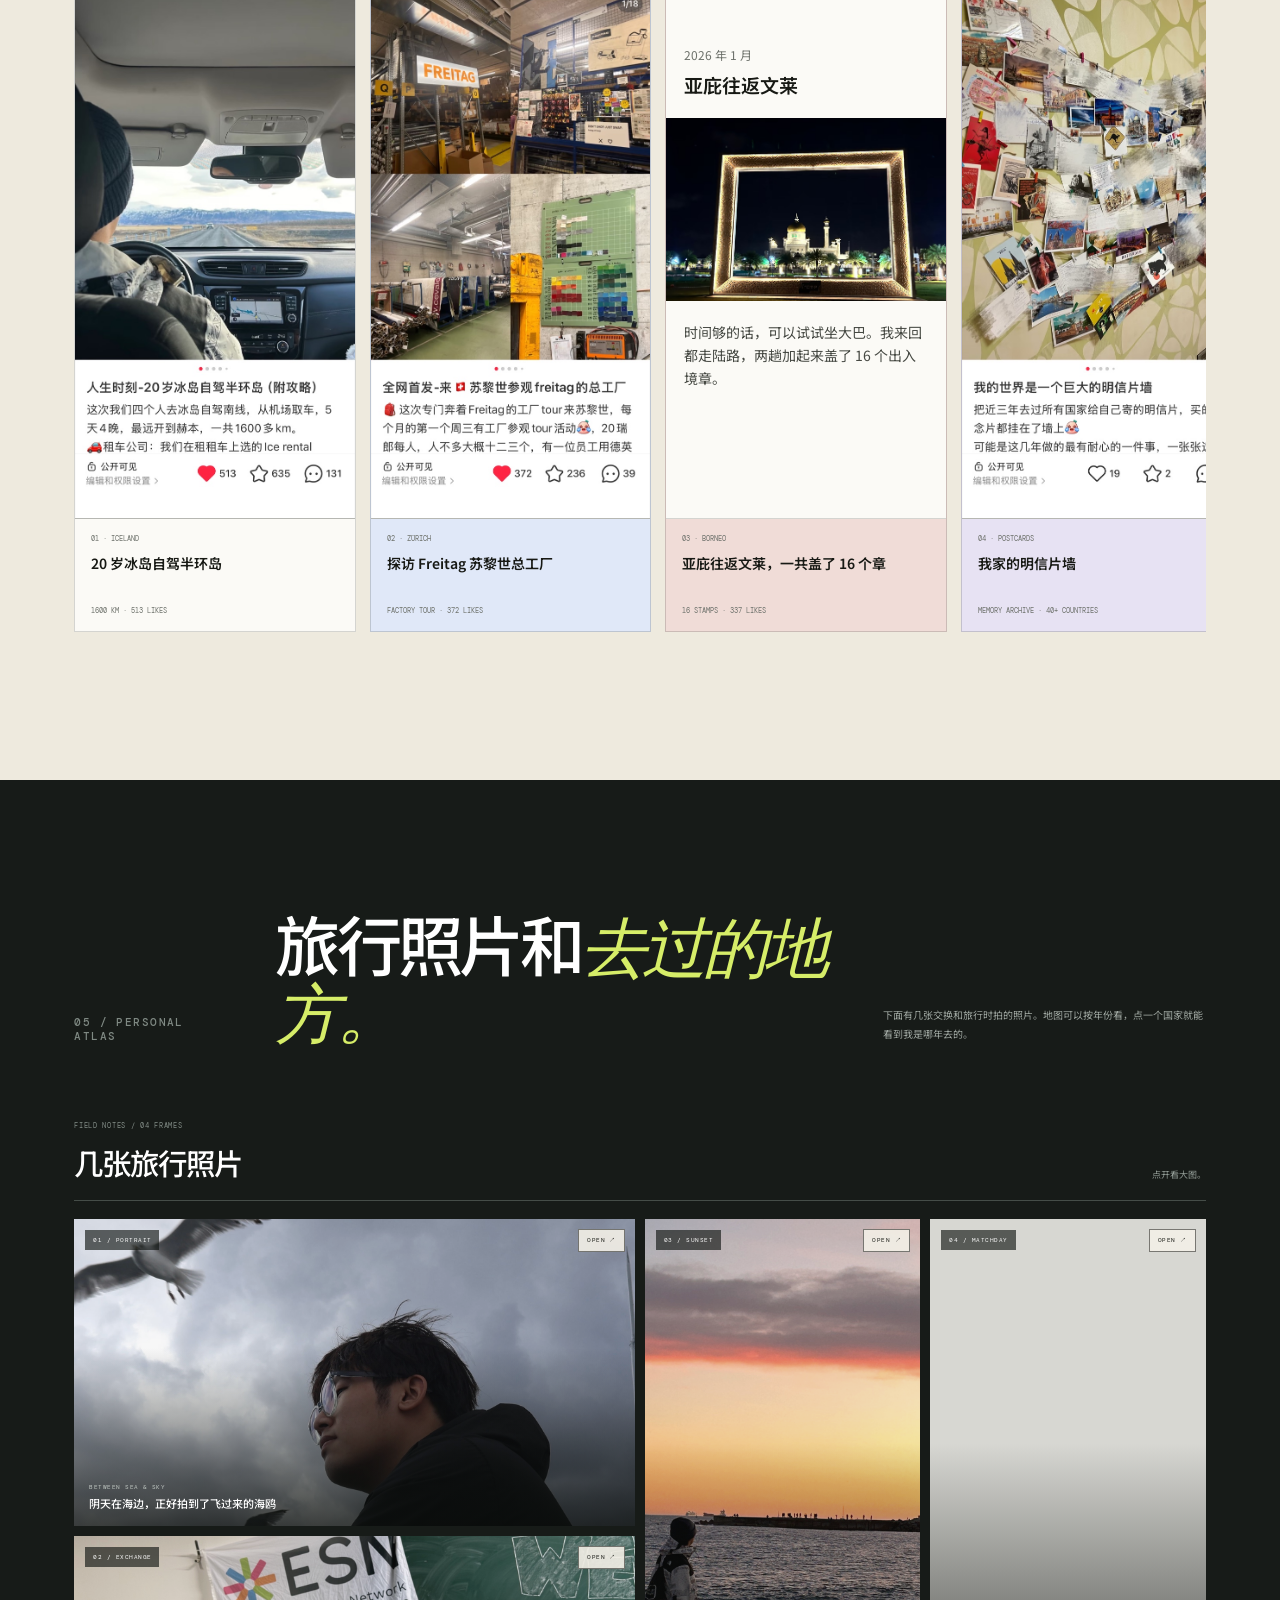
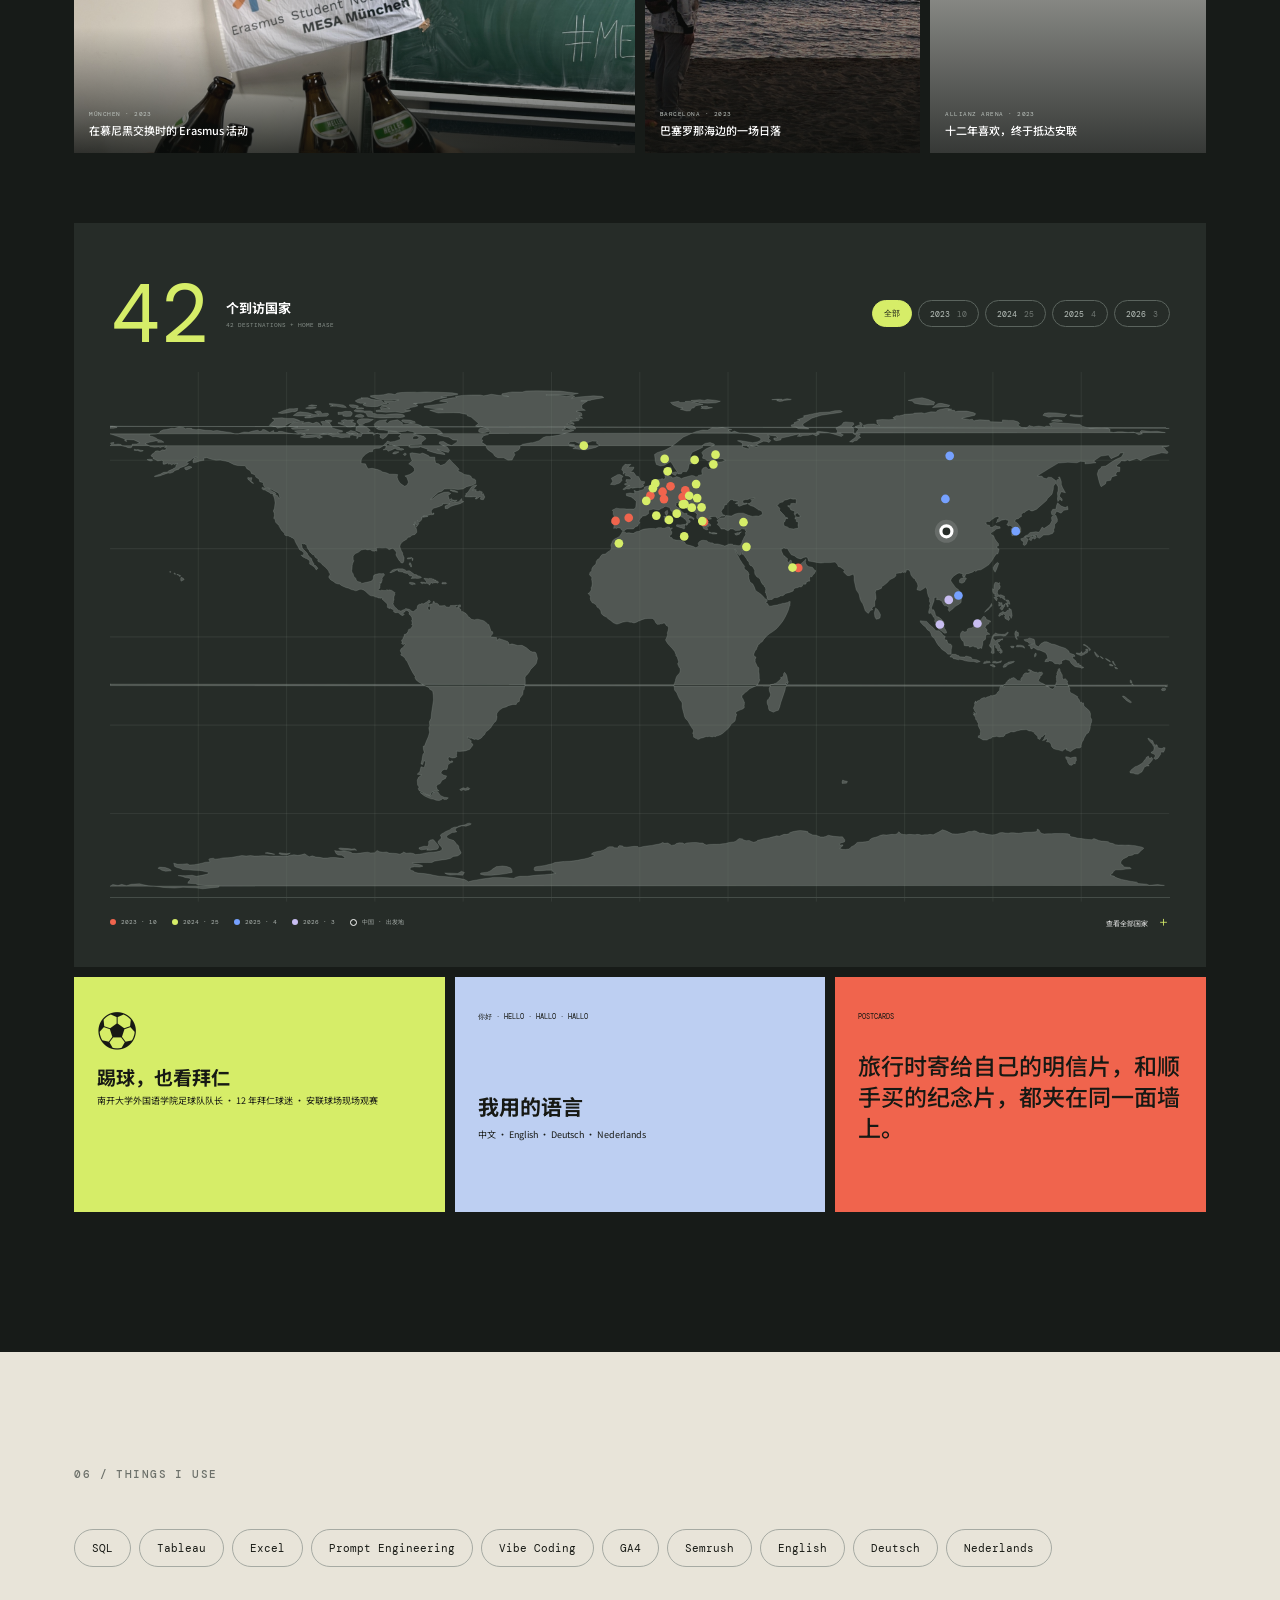
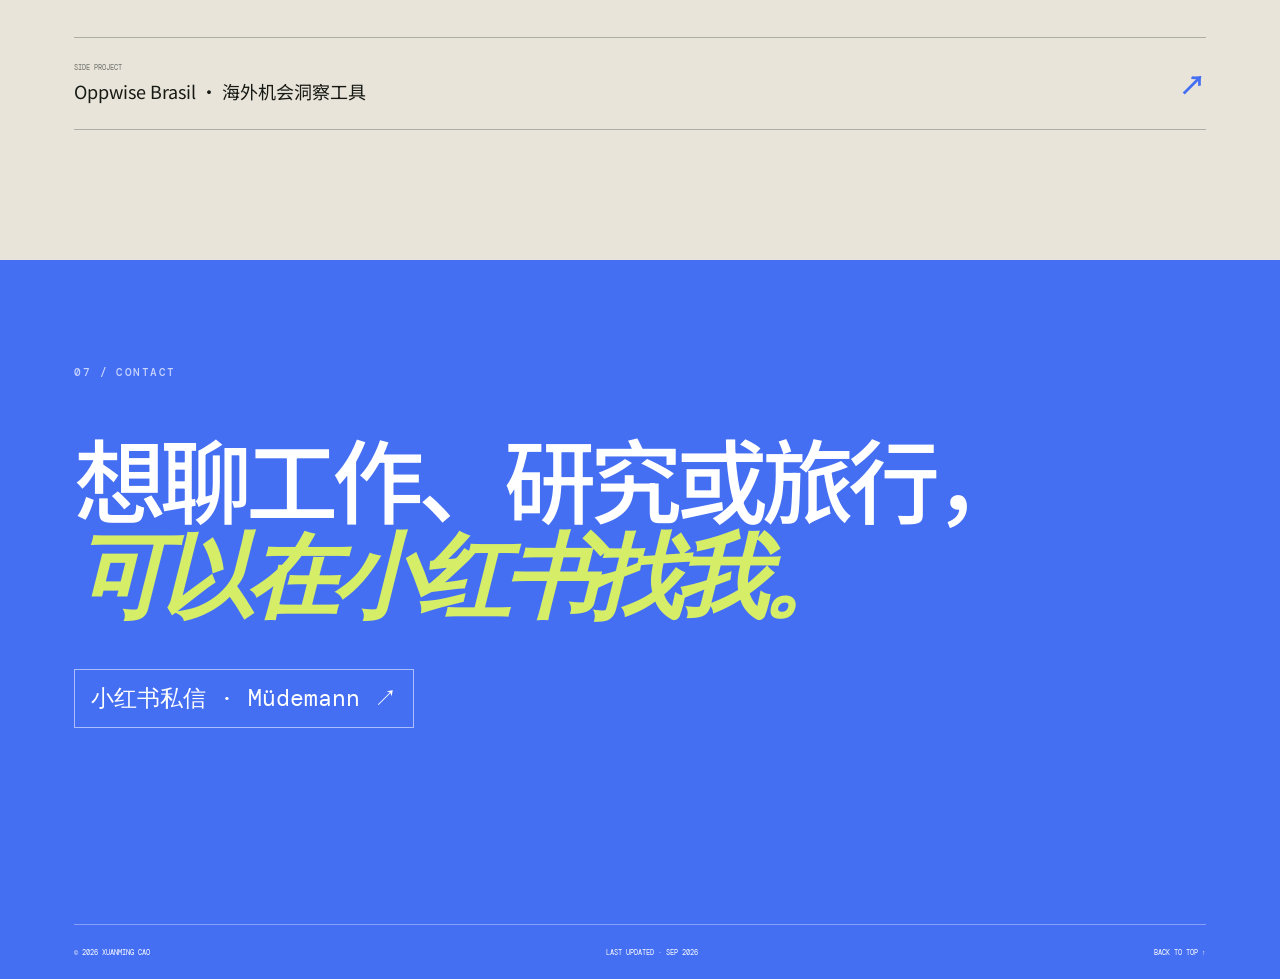
==== commit f07bd872: "Refine portfolio copy and Brunei note card" ====
--- a/index.html
+++ b/index.html
@@ -33,24 +33,24 @@
     <main id="top">
       <section class="hero section">
         <div class="hero-kicker reveal"><span class="status-dot"></span><span data-i18n="heroKicker">曹轩鸣的个人档案</span> <span class="hero-place" data-i18n="heroPlace">深圳 · 2026</span></div>
-        <h1 class="reveal" data-i18n="heroTitle">学语言，也到处走走，<br />顺便把世界<span class="scribble">看仔细</span><em>。</em></h1>
+        <h1 class="reveal" data-i18n="heroTitle">我学德语，<br />也用<span class="scribble">数据</span>做研究<em>。</em></h1>
         <div class="hero-bottom reveal">
-          <p data-i18n="heroIntro">这里放着我在语言、研究、工作和旅行里留下的东西，<br />还有一些还没想明白的问题。</p>
+          <p data-i18n="heroIntro">我在深圳读计算社会科学硕士，做过产品和海外增长。这里也放了几篇我的旅行笔记。</p>
           <a class="round-link" href="#explore" aria-label="开始探索"><span>↓</span></a>
         </div>
-        <figure class="hero-photo reveal"><img src="./assets/hero-blue.jpg" alt="曹轩鸣在蓝色山野间旅行" /><figcaption><span>47°N · FIELD NOTE 027</span><b data-i18n="heroCaption">先出去走走，回来再想想。</b></figcaption></figure>
+        <figure class="hero-photo reveal"><img src="./assets/hero-blue.jpg" alt="曹轩鸣在蓝色山野间旅行" /><figcaption><b data-i18n="heroCaption">旅行照片</b></figcaption></figure>
         <div class="hero-sticker sticker-one" aria-hidden="true">NOTES<br />001—∞</div>
         <div class="hero-sticker sticker-two" aria-hidden="true">42<small>COUNTRIES</small></div>
         <div class="orbit orbit-one" aria-hidden="true"></div><div class="orbit orbit-two" aria-hidden="true"></div>
       </section>
 
       <section class="explore section" id="explore">
-        <div class="explore-heading reveal"><div><p class="section-index" data-i18n="indexLabel">INDEX / 目录</p><h2 data-i18n="exploreTitle">想先看哪一部分？</h2></div><p data-i18n="exploreText">不用从头看起。<br />从下面四个入口随便选一个。</p></div>
+        <div class="explore-heading reveal"><div><p class="section-index" data-i18n="indexLabel">INDEX / 目录</p><h2 data-i18n="exploreTitle">从哪儿看起？</h2></div></div>
         <div class="portal-grid">
-          <button class="portal-card academic-card reveal" data-target="academic"><span class="portal-no">01</span><span class="portal-icon">Aa</span><strong data-i18n="portalAcademic">学术与研究</strong><small data-i18n="portalAcademicText">我在学什么，也在追哪些问题</small><i>OPEN CHAPTER ↘</i></button>
-          <button class="portal-card social-card reveal" data-target="social"><span class="portal-no">02</span><span class="portal-icon">◎</span><strong data-i18n="portalSocial">公开笔记</strong><small data-i18n="portalSocialText">把路上遇到的人和事记下来</small><i>OPEN CHAPTER ↘</i></button>
+          <button class="portal-card academic-card reveal" data-target="academic"><span class="portal-no">01</span><span class="portal-icon">Aa</span><strong data-i18n="portalAcademic">学术与研究</strong><small data-i18n="portalAcademicText">德语、计算社会科学和一篇语序论文</small><i>OPEN CHAPTER ↘</i></button>
+          <button class="portal-card social-card reveal" data-target="social"><span class="portal-no">02</span><span class="portal-icon">◎</span><strong data-i18n="portalSocial">公开笔记</strong><small data-i18n="portalSocialText">冰岛自驾、工厂参观和几篇小红书笔记</small><i>OPEN CHAPTER ↘</i></button>
           <button class="portal-card life-card reveal" data-target="life"><span class="portal-no">03</span><span class="portal-icon">✦</span><strong data-i18n="portalLife">生活与旅行</strong><small data-i18n="portalLifeText">足球、城市，还有去过的地方</small><i>OPEN CHAPTER ↘</i></button>
-          <button class="portal-card internship-card reveal" data-target="internship"><span class="portal-no">04</span><span class="portal-icon">↗</span><strong data-i18n="portalWork">实践片段</strong><small data-i18n="portalWorkText">做过的项目，以及最后上线的东西</small><i>OPEN CHAPTER ↘</i></button>
+          <button class="portal-card internship-card reveal" data-target="internship"><span class="portal-no">04</span><span class="portal-icon">↗</span><strong data-i18n="portalWork">实习经历</strong><small data-i18n="portalWorkText">浏览器广告、外卖增长、搜索和市场分析</small><i>OPEN CHAPTER ↘</i></button>
         </div>
       </section>
 
@@ -61,38 +61,38 @@
       <section class="section intro" id="about">
         <p class="section-index reveal">01 / PROFILE</p>
         <div class="intro-grid">
-          <h2 class="reveal" data-i18n="profileTitle">我总是在几件事之间<br />来回切换，<span>也因此认识自己</span>。</h2>
+          <h2 class="reveal" data-i18n="profileTitle">我叫<span>曹轩鸣</span>。</h2>
           <div class="intro-copy reveal">
-            <p data-i18n="profileText">我学过德语、博物馆学和计算社会科学，也做过产品、增长和内容。旅行让我不怕走进陌生地方，踢球让我知道一件事不能只靠一个人完成；至于写东西，是为了把脑子里散着的想法理清楚。</p>
+            <p data-i18n="profileText">本科在南开学德语，辅修博物馆学，也去慕尼黑交换过一年。我在南开外院踢过球，还当过队长。出去旅行，我喜欢给自己寄明信片，回家再夹到墙上。</p>
             <div class="facts"><div><strong>12</strong><span data-i18n="factWork">年拜仁球迷</span></div><a class="travel-fact" href="#travel-map"><strong>42</strong><span data-i18n="factTravel">个到访国家</span><i>VIEW MAP ↘</i></a><div><strong>4</strong><span data-i18n="factLanguage">种使用语言</span></div></div>
           </div>
         </div>
       </section>
 
       <section class="education section" id="academic">
-        <div class="academic-intro reveal"><p class="section-index">03 / STUDY &amp; RESEARCH</p><h2 data-i18n="academicTitle">先学会读句子，<br />后来开始读<span>数据</span>。</h2><p data-i18n="academicIntro">学语言让我留意词语和语境，计算社会科学则让我试着用数据检查自己的直觉。</p></div>
+        <div class="academic-intro reveal"><p class="section-index">03 / STUDY &amp; RESEARCH</p><h2 data-i18n="academicTitle">我学过的课，<br />和一篇<span>本科论文</span>。</h2><p data-i18n="academicIntro">这几门课主要在学怎么处理文本、用数据回答问题。本科论文做的是德语和荷兰语的语序对比。</p></div>
         <div class="edu-list">
           <article class="reveal"><time>2025 — 2027</time><h3 data-i18n="cuhk">香港中文大学（深圳）</h3><p data-i18n="cuhkMajor">计算社会科学硕士</p><span>CUHK-SHENZHEN</span></article>
           <article class="reveal"><time>2023 — 2024</time><h3 data-i18n="lmu">慕尼黑大学</h3><p data-i18n="lmuMajor">公派交换 · 对外德语</p><span>LMU MUNICH</span></article>
           <article class="reveal"><time>2021 — 2025</time><h3 data-i18n="nankai">南开大学</h3><p data-i18n="nankaiMajor">德语学士 · 博物馆学辅修</p><span>NANKAI UNIVERSITY</span></article>
         </div>
         <div class="course-rail reveal">
-          <div class="course-rail-head"><div><p class="section-index" data-i18n="courseLabel">SELECTED COURSES / 课程</p><h3 data-i18n="courseTitle">几门我认真学过的课</h3></div><span data-i18n="courseHint">横向浏览课程 ↔</span></div>
+          <div class="course-rail-head"><div><p class="section-index" data-i18n="courseLabel">SELECTED COURSES / 课程</p><h3 data-i18n="courseTitle">研究生课程</h3></div><span data-i18n="courseHint">横向浏览课程 ↔</span></div>
           <div class="course-track">
-            <article class="course-card"><span>01 · METHODS</span><h4 data-i18n="courseMachineTitle">Introduction of Machine Learning for Social Science</h4><p data-i18n="courseMachineText">从回归、分类到模型评估，学习如何用机器学习处理社会科学中的预测问题，同时留意数据偏差和解释边界。</p><b>ML / SOCIAL DATA</b></article>
-            <article class="course-card"><span>02 · LANGUAGE</span><h4 data-i18n="courseLinguisticsTitle">Computational Linguistics</h4><p data-i18n="courseLinguisticsText">把语言当作数据来观察：从文本清洗和词频，到自然语言处理如何帮助我们理解表达、语义与语境。</p><b>TEXT / NLP</b></article>
-            <article class="course-card"><span>03 · RESEARCH</span><h4 data-i18n="courseMethodsTitle">Research Methods in Computational Social Science</h4><p data-i18n="courseMethodsText">练习提出可检验的问题，设计研究、处理数据并解释结果，把计算工具放回严谨的研究流程中。</p><b>DESIGN / EVIDENCE</b></article>
+            <article class="course-card"><span>01 · METHODS</span><h4 data-i18n="courseMachineTitle">Introduction of Machine Learning for Social Science</h4><p data-i18n="courseMachineText">学回归、分类和模型评估，练习判断一个预测结果有多可靠。</p><b>ML / SOCIAL DATA</b></article>
+            <article class="course-card"><span>02 · LANGUAGE</span><h4 data-i18n="courseLinguisticsTitle">Computational Linguistics</h4><p data-i18n="courseLinguisticsText">清洗文本、统计词频，再用自然语言处理分析词在不同语境里怎么用。</p><b>TEXT / NLP</b></article>
+            <article class="course-card"><span>03 · RESEARCH</span><h4 data-i18n="courseMethodsTitle">Research Methods in Computational Social Science</h4><p data-i18n="courseMethodsText">把一个研究问题拆成可以检验的假设，再选数据、做分析，解释结果。</p><b>DESIGN / EVIDENCE</b></article>
           </div>
         </div>
         <article class="thesis-feature reveal">
           <div class="thesis-title"><span>2025 · BACHELOR THESIS</span><h3 data-i18n="thesisTitle">德语与荷兰语语序比较</h3><p data-i18n="thesisSubtitle">Wortstellung im Deutschen und Niederländischen</p><div class="thesis-score"><b>NANKAI · 2025</b><small data-i18n="thesisScore">本科论文 · 语言学</small></div></div>
           <div class="field-model" aria-label="拓扑句法模型"><div><span>VORFELD</span><b data-i18n="fieldPre">前场</b></div><div><span>LSK</span><b data-i18n="fieldLeft">左句框</b></div><div><span>MITTELFELD</span><b data-i18n="fieldMid">中场</b></div><div><span>RSK</span><b data-i18n="fieldRight">右句框</b></div><div><span>NACHFELD</span><b data-i18n="fieldPost">后场</b></div></div>
-          <div class="thesis-details"><section><span>01 / QUESTION</span><h4 data-i18n="thesisQuestionTitle">同源语言，为何走向不同的句法路径？</h4><p data-i18n="thesisQuestion">研究两种西日耳曼语言在主从句动词位置、句框结构和信息焦点上的异同，并追问荷兰语的简化是否预示德语未来的变化。</p></section><section><span>02 / METHOD</span><h4 data-i18n="thesisMethodTitle">拓扑模型 × 对比分析</h4><p data-i18n="thesisMethod">将句子拆分为前场、左右句框、中场与后场，在统一框架内比较 V2 原则、多动词排序、成分省略和“破框”现象。</p></section><section><span>03 / FINDING</span><h4 data-i18n="thesisFindingTitle">相似骨架，不同弹性</h4><p data-i18n="thesisFinding">两种语言均遵循主句动词第二位原则；荷兰语从句中的动词顺序更灵活，也更常省略助动词。语言接触推动其向更简洁、VO 化的结构演进。</p></section></div>
+          <div class="thesis-details"><section><span>01 / QUESTION</span><h4 data-i18n="thesisQuestionTitle">德语和荷兰语的动词放哪儿？</h4><p data-i18n="thesisQuestion">研究两种西日耳曼语言在主从句动词位置、句框结构和信息焦点上的异同，并追问荷兰语的简化是否预示德语未来的变化。</p></section><section><span>02 / METHOD</span><h4 data-i18n="thesisMethodTitle">用同一个句框模型来比</h4><p data-i18n="thesisMethod">将句子拆分为前场、左右句框、中场与后场，在统一框架内比较 V2 原则、多动词排序、成分省略和“破框”现象。</p></section><section><span>03 / FINDING</span><h4 data-i18n="thesisFindingTitle">差别主要出现在从句</h4><p data-i18n="thesisFinding">两种语言均遵循主句动词第二位原则；荷兰语从句中的动词顺序更灵活，也更常省略助动词。语言接触推动其向更简洁、VO 化的结构演进。</p></section></div>
         </article>
       </section>
 
       <section class="social-life section" id="social">
-        <div class="social-copy reveal"><p class="section-index">04 / PUBLIC NOTES</p><h2 data-i18n="socialTitle">路上遇到的事，<br />我会写成<span>公开笔记。</span></h2><p data-i18n="socialText">旅行时，我会用 Müdemann 这个名字。路线、偶遇、工厂、音乐和明信片，想到什么就先记下来，慢慢再整理成一篇能分享的东西。</p><div class="social-id" id="xiaohongshu-contact"><span data-i18n="redLabel">小红书 RED</span><b>ID 9566226604</b><button class="copy-id" data-copy="9566226604" data-i18n="copyId">复制账号</button></div><div class="social-metrics"><div><strong data-i18n="viewCount">100万+</strong><small data-i18n="views">累计阅读</small></div><div><strong data-i18n="likeCount">2.4万</strong><small data-i18n="likes">累计获赞</small></div><div><strong>1 → N</strong><small data-i18n="connection">从表达走向连接</small></div></div></div>
+        <div class="social-copy reveal"><p class="section-index">04 / PUBLIC NOTES</p><h2 data-i18n="socialTitle">路上遇到的事，<br />我会写成<span>公开笔记。</span></h2><p data-i18n="socialText">我在小红书叫 Müdemann。这里挑了几篇以前发过的笔记，有冰岛自驾，也有去吴哥找唱片封面。</p><div class="social-id" id="xiaohongshu-contact"><span data-i18n="redLabel">小红书 RED</span><b>ID 9566226604</b><button class="copy-id" data-copy="9566226604" data-i18n="copyId">复制账号</button></div><div class="social-metrics"><div><strong data-i18n="viewCount">100万+</strong><small data-i18n="views">累计阅读</small></div><div><strong data-i18n="likeCount">2.4万</strong><small data-i18n="likes">累计获赞</small></div></div></div>
         <section class="story-shelf" aria-labelledby="featured-stories">
           <h3 id="featured-stories" data-i18n="featuredStories">精选故事</h3>
           <div class="story-grid">
@@ -119,7 +119,7 @@
               <div class="story-card-copy">
                 <p class="story-place" data-i18n="storyBorneoPlace">婆罗洲 · 亚庇至文莱</p>
                 <h4 data-i18n="storyBorneoTitle">一趟大巴往返，盖了 16 个章</h4>
-                <p data-i18n="storyBorneoIntro">来回都坐大巴。护照上的出入境章，记下了这条路线反复经过的边界。</p>
+                <p data-i18n="storyBorneoIntro">来回坐大巴，从一个口岸出境，再从另一个口岸入境。两趟一共盖了 16 个章。</p>
                 <span class="story-card-arrow" aria-hidden="true">↗</span>
               </div>
             </a>
@@ -146,12 +146,19 @@
               <div class="note-meta"><span>02 · ZÜRICH</span><h3 data-i18n="note2" data-lightbox-caption>探访 Freitag 苏黎世总工厂</h3><p>FACTORY TOUR · 372 LIKES</p></div>
             </article>
             <article class="note-card">
-              <button class="media-trigger note-shot note-shot-night" type="button" data-lightbox aria-label="放大查看文莱夜景"><img src="./assets/web/borneo-night.jpg" width="1170" height="765" loading="lazy" decoding="async" alt="金色相框里的文莱清真寺夜景" /><span class="media-expand" aria-hidden="true">OPEN ↗</span></button>
-              <div class="note-meta"><span>03 · BORNEO</span><h3 data-i18n="note3" data-lightbox-caption>亚庇—文莱：一次收集 16 个出入境章</h3><p>16 STAMPS · 337 LIKES</p></div>
+              <button class="media-trigger note-shot note-shot-night" type="button" data-lightbox aria-label="放大查看文莱夜景" aria-describedby="borneo-gallery-note">
+                <span class="night-note-heading" aria-hidden="true">
+                  <span class="night-note-date" data-i18n="noteBorneoDate">2026 年 1 月</span>
+                  <strong data-i18n="noteBorneoRoute">亚庇往返文莱</strong>
+                </span>
+                <img src="./assets/web/borneo-night.jpg" width="1170" height="765" loading="lazy" decoding="async" alt="金色相框里的文莱清真寺夜景" />
+                <span class="night-note-excerpt" id="borneo-gallery-note" data-i18n="noteBorneoExcerpt">时间够的话，可以试试坐大巴。我来回都走陆路，两趟加起来盖了 16 个出入境章。</span>
+              </button>
+              <div class="note-meta"><span>03 · BORNEO</span><h3 data-i18n="note3" data-lightbox-caption>亚庇往返文莱，一共盖了 16 个章</h3><p>16 STAMPS · 337 LIKES</p></div>
             </article>
             <article class="note-card">
               <button class="media-trigger note-shot" type="button" data-lightbox data-full="./assets/IMG_6435.PNG" aria-label="放大查看明信片墙笔记截图"><img src="./assets/web/note-postcards.jpg" width="647" height="1400" loading="lazy" decoding="async" alt="小红书笔记：我的世界明信片墙" /><span class="media-expand" aria-hidden="true">OPEN ↗</span></button>
-              <div class="note-meta"><span>04 · POSTCARDS</span><h3 data-i18n="note4" data-lightbox-caption>把去过的世界留在明信片墙上</h3><p>MEMORY ARCHIVE · 40+ COUNTRIES</p></div>
+              <div class="note-meta"><span>04 · POSTCARDS</span><h3 data-i18n="note4" data-lightbox-caption>我家的明信片墙</h3><p>MEMORY ARCHIVE · 40+ COUNTRIES</p></div>
             </article>
             <article class="note-card">
               <button class="media-trigger note-shot" type="button" data-lightbox data-full="./assets/IMG_6434.PNG" aria-label="放大查看吴哥窟笔记截图"><img src="./assets/web/note-angkor.jpg" width="647" height="1400" loading="lazy" decoding="async" alt="小红书笔记：在吴哥窟寻找柬埔寨摇滚封面" /><span class="media-expand" aria-hidden="true">OPEN ↗</span></button>
@@ -162,18 +169,18 @@
       </section>
 
       <section class="life section" id="life">
-        <div class="life-head reveal"><p class="section-index">05 / PERSONAL ATLAS</p><h2 data-i18n="lifeTitle">去了很多地方，<em>也还是要过自己的日子。</em></h2><p data-i18n="lifeText">旅行当然会留下坐标，但真正记住的往往是阴天的海、临时认识的人，还有球场开赛前的那几分钟。</p></div>
+        <div class="life-head reveal"><p class="section-index">05 / PERSONAL ATLAS</p><h2 data-i18n="lifeTitle">旅行照片和<em>去过的地方。</em></h2><p data-i18n="lifeText">下面有几张交换和旅行时拍的照片。地图可以按年份看，点一个国家就能看到我是哪年去的。</p></div>
         <div class="life-collage">
           <section class="photo-journal reveal" aria-labelledby="photo-journal-title">
-            <div class="photo-journal-head"><div><span>FIELD NOTES / 04 FRAMES</span><h3 id="photo-journal-title" data-i18n="photoJournalTitle">我还记得的四个瞬间</h3></div><p data-i18n="photoJournalHint">交换、海边和球场。点开照片，看看那天发生了什么。</p></div>
+            <div class="photo-journal-head"><div><span>FIELD NOTES / 04 FRAMES</span><h3 id="photo-journal-title" data-i18n="photoJournalTitle">几张旅行照片</h3></div><p data-i18n="photoJournalHint">点开看大图。</p></div>
             <div class="photo-atlas">
               <figure class="photo-frame photo-seagulls">
                 <button class="media-trigger" type="button" data-lightbox data-full="./assets/IMG_1110.jpg" aria-label="放大查看海边与飞鸟照片"><img src="./assets/web/life-seagulls.jpg" width="1600" height="1515" loading="lazy" decoding="async" alt="阴天海边，曹轩鸣与飞过的海鸥" /><span class="frame-no" aria-hidden="true">01 / PORTRAIT</span><span class="media-expand" aria-hidden="true">OPEN ↗</span></button>
-                <figcaption><span>BETWEEN SEA &amp; SKY</span><b data-i18n="photoSea" data-lightbox-caption>海风、阴天与恰好入镜的飞鸟</b></figcaption>
+                <figcaption><span>BETWEEN SEA &amp; SKY</span><b data-i18n="photoSea" data-lightbox-caption>阴天在海边，正好拍到了飞过来的海鸥</b></figcaption>
               </figure>
               <figure class="photo-frame photo-esn">
                 <button class="media-trigger" type="button" data-lightbox data-full="./assets/80dd1f403792ebe50f9758b083b8c25e.JPG" aria-label="放大查看慕尼黑交换生活照片"><img src="./assets/web/life-esn.jpg" width="1600" height="1200" loading="lazy" decoding="async" alt="慕尼黑 Erasmus Student Network 活动中的碰杯" /><span class="frame-no" aria-hidden="true">02 / EXCHANGE</span><span class="media-expand" aria-hidden="true">OPEN ↗</span></button>
-                <figcaption><span>MÜNCHEN · 2023</span><b data-i18n="photoEsn" data-lightbox-caption>在慕尼黑交换，也进入新的朋友圈</b></figcaption>
+                <figcaption><span>MÜNCHEN · 2023</span><b data-i18n="photoEsn" data-lightbox-caption>在慕尼黑交换时的 Erasmus 活动</b></figcaption>
               </figure>
               <figure class="photo-frame photo-barcelona">
                 <button class="media-trigger" type="button" data-lightbox data-full="./assets/IMG_0187.JPG" aria-label="放大查看巴塞罗那海边日落照片"><img src="./assets/web/life-barcelona.jpg" width="1200" height="1600" loading="lazy" decoding="async" alt="巴塞罗那海边日落中的曹轩鸣" /><span class="frame-no" aria-hidden="true">03 / SUNSET</span><span class="media-expand" aria-hidden="true">OPEN ↗</span></button>
@@ -191,26 +198,26 @@
             <div class="map-footer"><div class="map-legend"><span><i class="legend-dot dot-2023"></i>2023 · 10</span><span><i class="legend-dot dot-2024"></i>2024 · 25</span><span><i class="legend-dot dot-2025"></i>2025 · 4</span><span><i class="legend-dot dot-2026"></i>2026 · 3</span><span><i class="legend-home"></i><b data-i18n="mapHome">中国 · 出发地</b></span></div><button class="country-list-toggle" aria-expanded="false"><span data-i18n="mapList">查看全部国家</span> <i>＋</i></button></div>
             <div class="country-list" hidden></div>
           </article>
-          <article class="life-tile tile-football reveal"><span>⚽</span><h3 data-i18n="footballTitle">足球，是另一种团队语言</h3><p data-i18n="footballText">南开大学外国语学院足球队队长 · 12 年拜仁球迷 · 安联球场现场观赛</p></article>
-          <article class="life-tile tile-language reveal"><span>你好 · HELLO · HALLO · HALLO</span><h3 data-i18n="languageTitle">在四种语言之间生活</h3><p data-i18n="languageList">中文 · English · Deutsch · Nederlands</p></article>
-          <article class="life-tile tile-note reveal"><small>FIELD NOTE</small><p data-i18n="fieldNote">“保持好奇，<br />比找到标准答案更重要。”</p><span>— XUANMING</span></article>
+          <article class="life-tile tile-football reveal"><span>⚽</span><h3 data-i18n="footballTitle">踢球，也看拜仁</h3><p data-i18n="footballText">南开大学外国语学院足球队队长 · 12 年拜仁球迷 · 安联球场现场观赛</p></article>
+          <article class="life-tile tile-language reveal"><span>你好 · HELLO · HALLO · HALLO</span><h3 data-i18n="languageTitle">我用的语言</h3><p data-i18n="languageList">中文 · English · Deutsch · Nederlands</p></article>
+          <article class="life-tile tile-note reveal"><small>POSTCARDS</small><p data-i18n="fieldNote">旅行时寄给自己的明信片，和顺手买的纪念片，都夹在同一面墙上。</p></article>
         </div>
       </section>
 
       <section class="work section" id="internship">
         <div class="section-head reveal"><p class="section-index">02 / PRACTICE</p><p>WORK · PEOPLE · PRODUCTS</p></div>
-        <div class="work-intro reveal"><h2 data-i18n="workTitle">工作经历与<br />专业实践</h2><p data-i18n="workIntro">围绕商业化产品、海外增长与市场分析，参与需求设计、策略执行和跨团队协作，以用户研究、数据分析与流程优化支持业务落地。</p></div>
+        <div class="work-intro reveal"><h2 data-i18n="workTitle">实习里做过的事</h2><p data-i18n="workIntro">做过浏览器广告、巴西外卖增长、海外搜索和零部件项目。下面是每段实习里我负责或参与的部分。</p></div>
         <article class="work-card featured reveal">
-          <div class="work-no">01</div><div class="work-main"><div class="work-meta"><span data-i18n="honorCompany">荣耀 HONOR</span><span>2026.06 — <i data-i18n="present">至今</i></span></div><h3 data-i18n="honorRole">商业化产品经理实习生</h3><p data-i18n="honorText">参与互联网业务商业化需求的方案设计、PRD 编写、研发测试对接与上线推进。负责浏览器广告样式体系标准化，通过竞品调研梳理广告视觉与交互规范，协同 UX 和前端建设可复用组件，统一信息流、搜索页及详情页的广告展示逻辑。</p><div class="tags"><span>PRODUCT</span><span>MONETIZATION</span><span>A/B TEST</span></div></div><div class="metric"><strong data-i18n="focusHonorA">产品设计</strong><span data-i18n="metricReuse">需求方案与上线推进</span><strong data-i18n="focusHonorB">样式标准化</strong><span data-i18n="metricFeedback">广告规范与组件协作</span></div>
+          <div class="work-no">01</div><div class="work-main"><div class="work-meta"><span data-i18n="honorCompany">荣耀 HONOR</span><span>2026.06 — <i data-i18n="present">至今</i></span></div><h3 data-i18n="honorRole">商业化产品经理实习生</h3><p data-i18n="honorText">我先对比了几款浏览器的广告，再和设计、前端一起整理信息流、搜索结果和详情页的样式，把能共用的部分做成组件。我也写过需求文档，跟过测试和上线。</p><div class="tags"><span>PRODUCT</span><span>MONETIZATION</span><span>A/B TEST</span></div></div><div class="metric"><strong data-i18n="focusHonorA">产品设计</strong><span data-i18n="metricReuse">需求方案与上线推进</span><strong data-i18n="focusHonorB">样式标准化</strong><span data-i18n="metricFeedback">广告规范与组件协作</span></div>
         </article>
         <article class="work-card reveal">
-          <div class="work-no">02</div><div class="work-main"><div class="work-meta"><span data-i18n="didiCompany">滴滴 DIDI · IBG</span><span>2026.02 — 2026.06</span></div><h3 data-i18n="didiRole">国际增长产品运营实习生</h3><p data-i18n="didiText">支持 IBG FOOD 巴西市场的新城市增长，参与用户分层、营销活动配置、差异化优惠券策略与 A/B 实验迭代；负责 Push、EDM 和 WhatsApp 渠道的触达策略与执行。参与招商 AI Agent 知识库优化和效果评测，并搭建竞品监测与自动化分析工具，为营销策略复盘提供支持。</p><div class="tags"><span>BRAZIL</span><span>GROWTH</span><span>AUTOMATION</span></div></div><div class="metric"><strong data-i18n="focusDidiA">增长策略</strong><span data-i18n="metricReach">用户分层与多渠道触达</span><strong data-i18n="focusDidiB">运营工具</strong><span data-i18n="metricCities">竞品监测与 AI Agent 支持</span></div>
+          <div class="work-no">02</div><div class="work-main"><div class="work-meta"><span data-i18n="didiCompany">滴滴 DIDI · IBG</span><span>2026.02 — 2026.06</span></div><h3 data-i18n="didiRole">国际增长产品运营实习生</h3><p data-i18n="didiText">我在滴滴巴西外卖团队支持新城市上线。按用户分组配置优惠券，用 A/B 测试比较方案，也负责通过 Push、邮件和 WhatsApp 发活动消息。我做过竞品监测工具，也参与了招商 AI 助手的知识库整理和评测。</p><div class="tags"><span>BRAZIL</span><span>GROWTH</span><span>AUTOMATION</span></div></div><div class="metric"><strong data-i18n="focusDidiA">增长策略</strong><span data-i18n="metricReach">用户分层与多渠道触达</span><strong data-i18n="focusDidiB">运营工具</strong><span data-i18n="metricCities">竞品监测与 AI Agent 支持</span></div>
         </article>
         <article class="work-card reveal">
-          <div class="work-no">03</div><div class="work-main"><div class="work-meta"><span data-i18n="meituCompany">美图 MEITU</span><span>2025.10 — 2026.02</span></div><h3 data-i18n="meituRole">AI 产品增长运营实习生</h3><p data-i18n="meituText">负责 Vmake 与 Zawa 的海外 Inbound 增长及 SEO 运营，拓展创作者、媒体内容合作与外链渠道，参与 Reddit 社区的 GEO 优化。通过 Prompt 工程搭建竞品数据抓取、多语言内容生成与分发流程，并结合 GSC、GA4、Semrush 和 Ahrefs 分析搜索需求、优化关键词与落地页。</p><div class="tags"><span>AI</span><span>SEO / GEO</span><span>GLOBAL</span></div></div><div class="metric"><strong data-i18n="focusMeituA">海外增长</strong><span data-i18n="metricEfficiency">SEO / GEO 与渠道合作</span><strong data-i18n="focusMeituB">内容流程</strong><span data-i18n="metricRanking">AI 辅助内容生产与分发</span></div>
+          <div class="work-no">03</div><div class="work-main"><div class="work-meta"><span data-i18n="meituCompany">美图 MEITU</span><span>2025.10 — 2026.02</span></div><h3 data-i18n="meituRole">AI 产品增长运营实习生</h3><p data-i18n="meituText">我做 Vmake 和 Zawa 的海外搜索增长。用 Search Console 和 GA4 看流量，结合 Semrush、Ahrefs 找关键词，再更新落地页。我也联系过创作者和媒体，搭过多语言内容的生成和分发流程。</p><div class="tags"><span>AI</span><span>SEO / GEO</span><span>GLOBAL</span></div></div><div class="metric"><strong data-i18n="focusMeituA">海外增长</strong><span data-i18n="metricEfficiency">SEO / GEO 与渠道合作</span><strong data-i18n="focusMeituB">内容流程</strong><span data-i18n="metricRanking">AI 辅助内容生产与分发</span></div>
         </article>
         <article class="work-card reveal">
-          <div class="work-no">04</div><div class="work-main"><div class="work-meta"><span data-i18n="vwCompany">大众汽车 VOLKSWAGEN</span><span>2025.01 — 2025.05</span></div><h3 data-i18n="vwRole">项目管理与市场分析实习生</h3><p data-i18n="vwText">支持零部件项目管理，协调技术、采购及全球供应商，参与商务对接、技术评审与交付跟进。负责行业及竞品数据的清洗、分析和可视化，编制专项市场分析报告，为供应商准入与技术路线评估提供依据。</p><div class="tags"><span>PROJECT</span><span>RESEARCH</span><span>DATA</span></div></div><div class="metric"><strong data-i18n="focusVwA">项目协同</strong><span data-i18n="metricProjects">跨团队沟通与交付跟进</span><strong data-i18n="focusVwB">市场分析</strong><span data-i18n="metricReports">行业研究与决策支持</span></div>
+          <div class="work-no">04</div><div class="work-main"><div class="work-meta"><span data-i18n="vwCompany">大众汽车 VOLKSWAGEN</span><span>2025.01 — 2025.05</span></div><h3 data-i18n="vwRole">项目管理与市场分析实习生</h3><p data-i18n="vwText">我跟进零部件项目的技术评审和交付，在技术、采购和供应商之间核对进度。我也整理行业和竞品数据，做成图表和报告，供团队评估供应商和技术路线。</p><div class="tags"><span>PROJECT</span><span>RESEARCH</span><span>DATA</span></div></div><div class="metric"><strong data-i18n="focusVwA">项目协同</strong><span data-i18n="metricProjects">跨团队沟通与交付跟进</span><strong data-i18n="focusVwB">市场分析</strong><span data-i18n="metricReports">行业研究与决策支持</span></div>
         </article>
       </section>
 
@@ -222,7 +229,7 @@
 
       <section class="contact section" id="contact">
         <p class="section-index reveal">07 / CONTACT</p>
-        <h2 class="reveal" data-i18n="contactTitle">如果你也对语言、产品，<br />或者路上的见闻感兴趣，<em>欢迎交流。</em></h2>
+        <h2 class="reveal" data-i18n="contactTitle">想聊工作、研究或旅行，<br /><em>可以在小红书找我。</em></h2>
         <a class="contact-link reveal" href="#xiaohongshu-contact"><span data-i18n="contactChannel">小红书私信 · Müdemann</span> <span aria-hidden="true">↗</span></a>
         <footer><span>© 2026 XUANMING CAO</span><span>LAST UPDATED · SEP 2026</span><a href="#top">BACK TO TOP ↑</a></footer>
       </section>
--- a/styles.css
+++ b/styles.css
@@ -230,8 +230,19 @@
 .note-shot { width: 100%; aspect-ratio: 647 / 1400; border-bottom: 1px solid var(--line); }
 .note-shot img, .photo-frame img { width: 100%; height: 100%; display: block; object-fit: cover; transition: transform .7s cubic-bezier(.2,.7,.1,1), filter .4s; }
 .note-shot:hover img, .photo-frame:hover img { transform: scale(1.025); }
-.note-shot-night { background: #08101b; }
-.note-shot-night img { object-fit: contain; }
+.note-shot-night {
+  display: flex;
+  flex-direction: column;
+  justify-content: center;
+  gap: 20px;
+  background: var(--white);
+  text-align: start;
+}
+.note-shot-night img { height: auto; }
+.night-note-heading, .night-note-excerpt { display: block; padding-inline: 18px; }
+.night-note-heading strong { display: block; margin-top: 6px; font-size: 19px; font-weight: 600; }
+.night-note-date { color: var(--muted); font-size: 12px; }
+.night-note-excerpt { color: #454842; font-size: 14px; line-height: 1.65; }
 .media-expand { position: absolute; z-index: 2; right: 10px; top: 10px; padding: 6px 8px; color: var(--ink); background: rgba(243,240,231,.9); border: 1px solid rgba(23,25,20,.55); font: 6px "DM Mono", monospace; letter-spacing: .08em; transition: color .2s, background .2s; }
 .media-trigger:hover .media-expand { color: white; background: var(--blue); }
 .note-meta { min-height: 112px; padding: 15px 16px 16px; display: flex; flex-direction: column; }
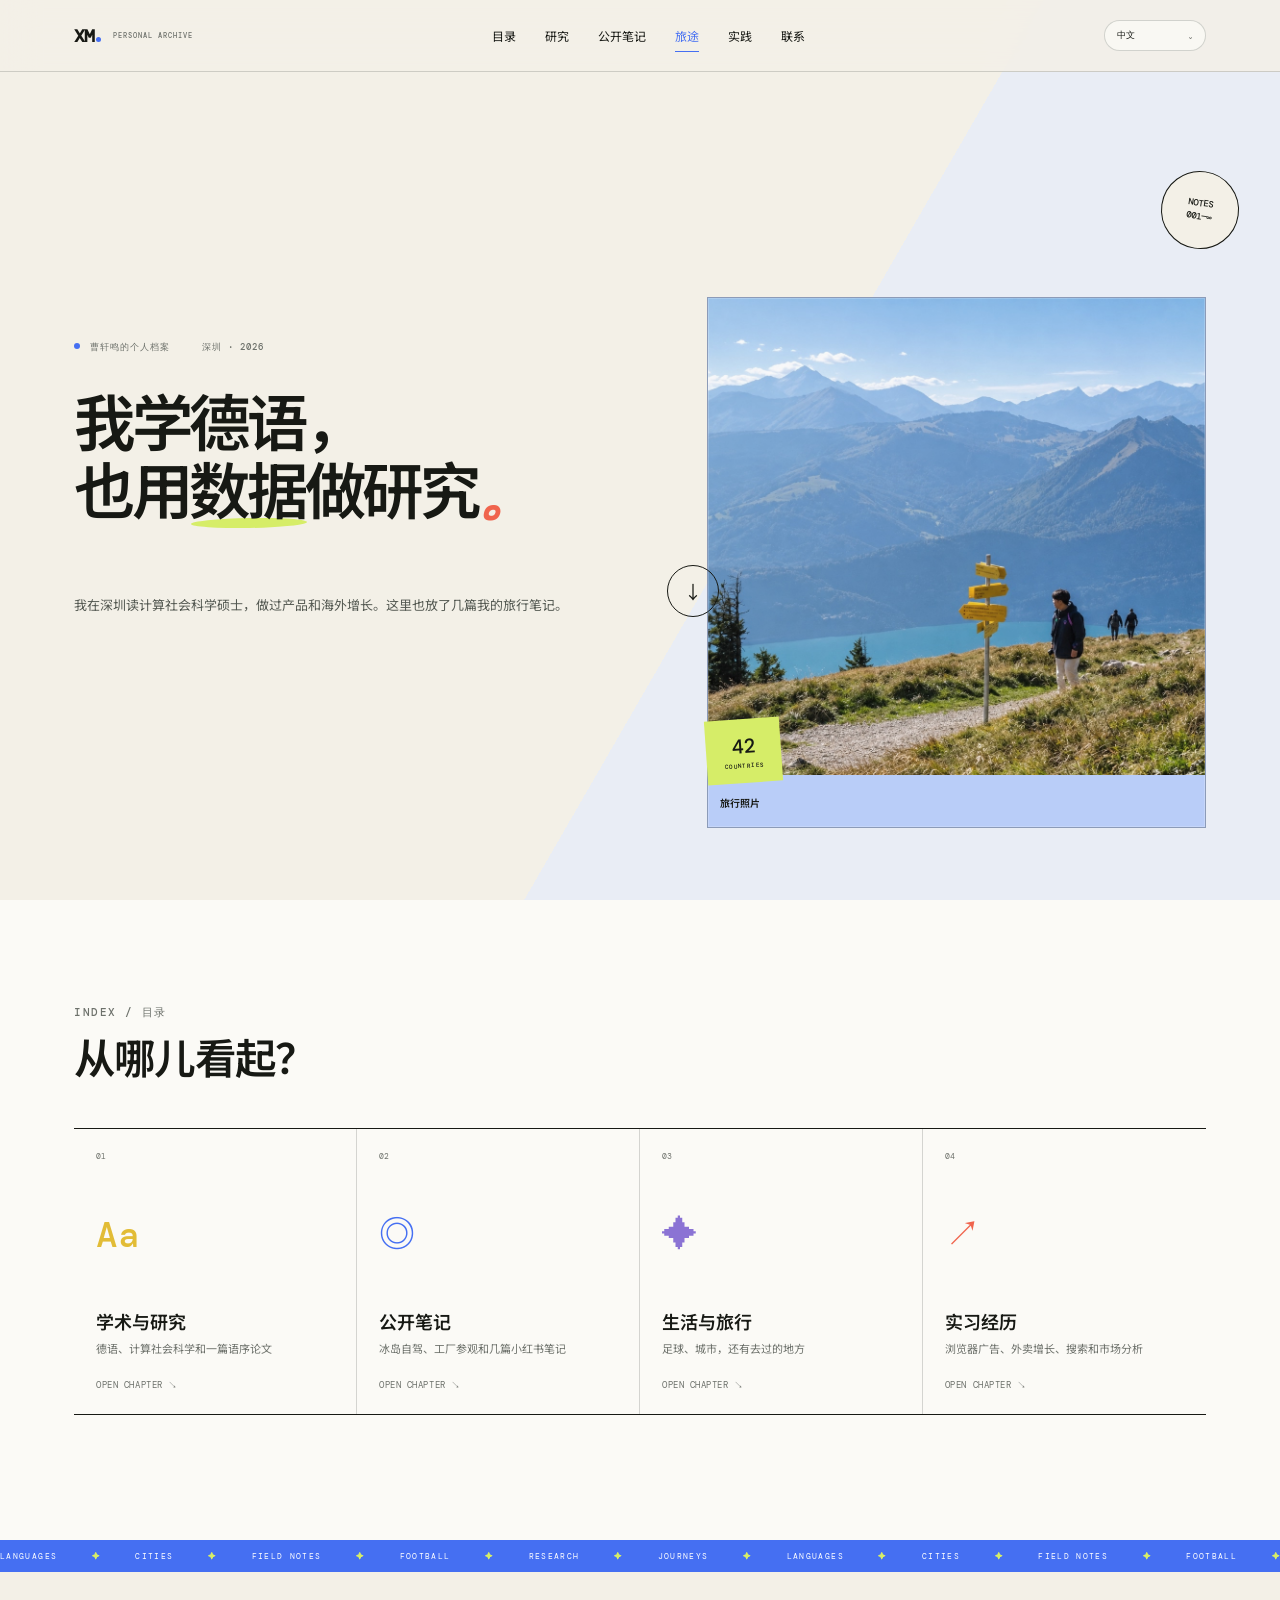
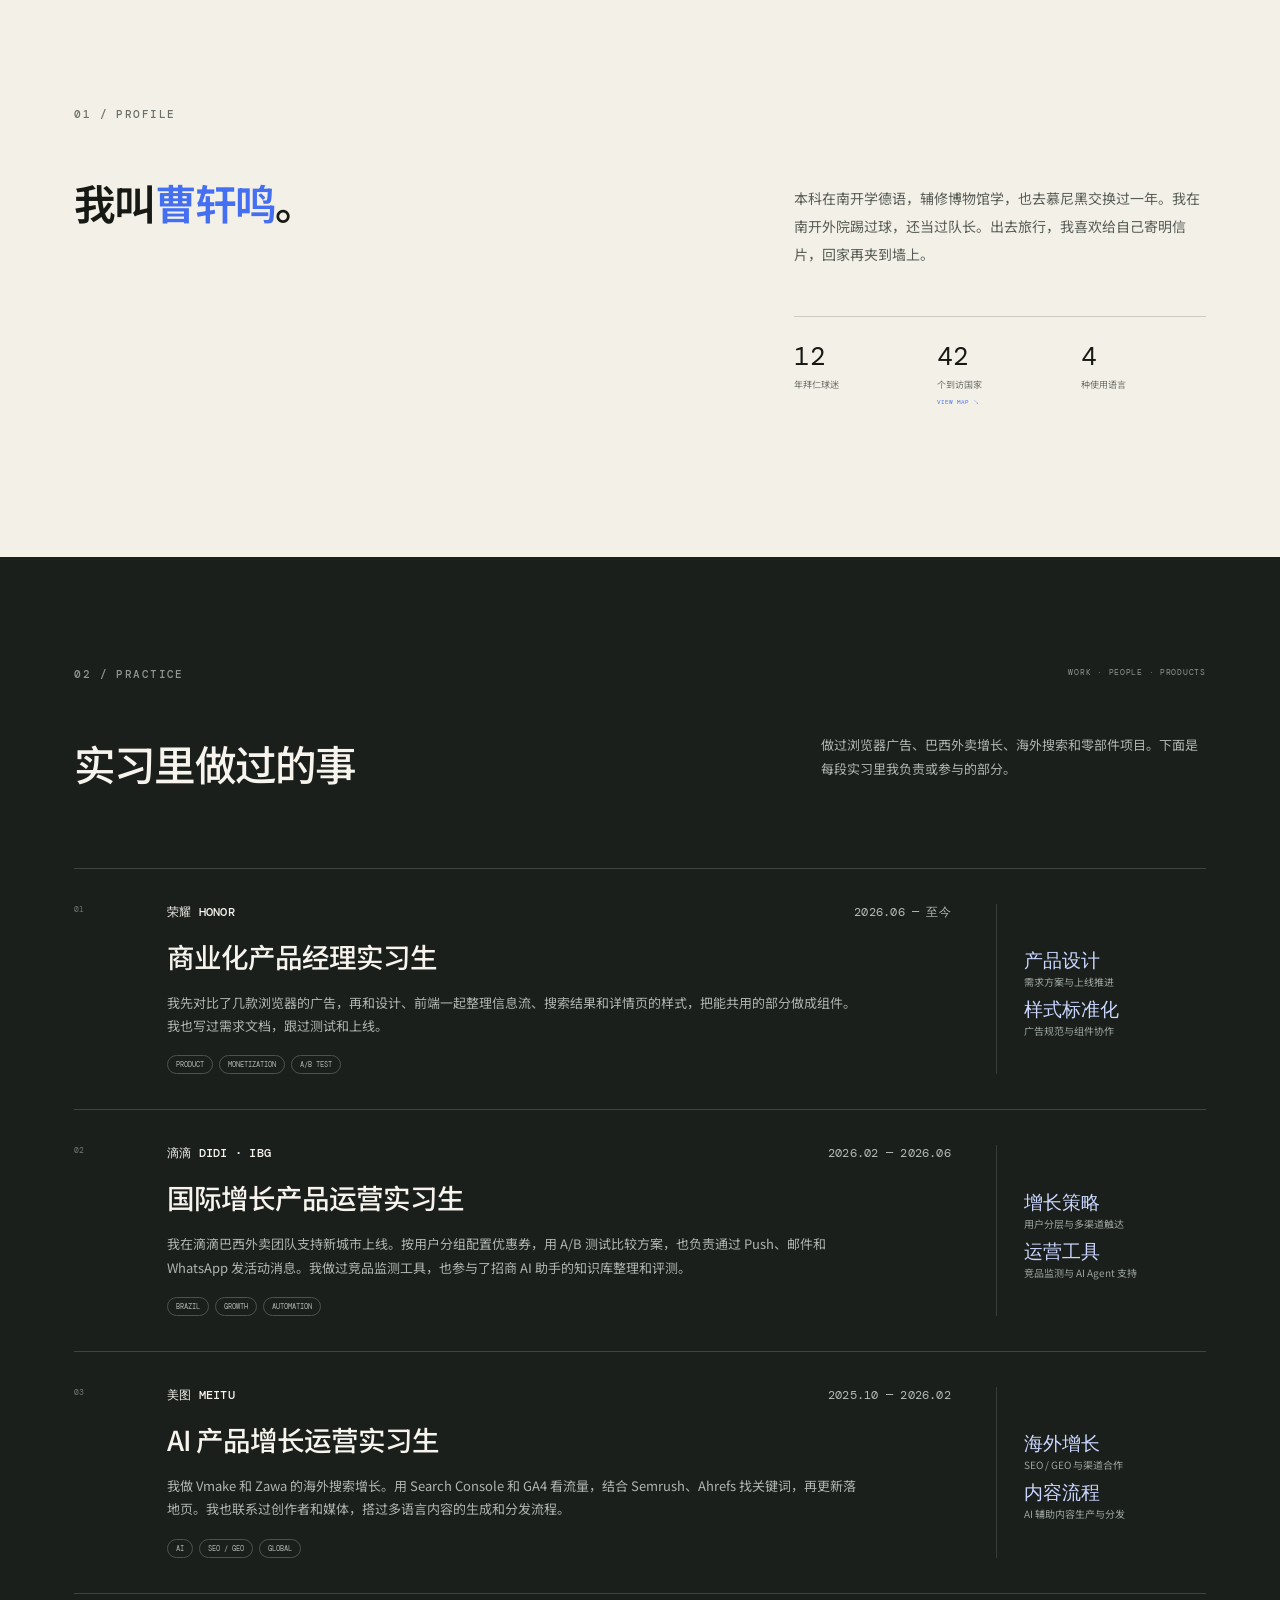
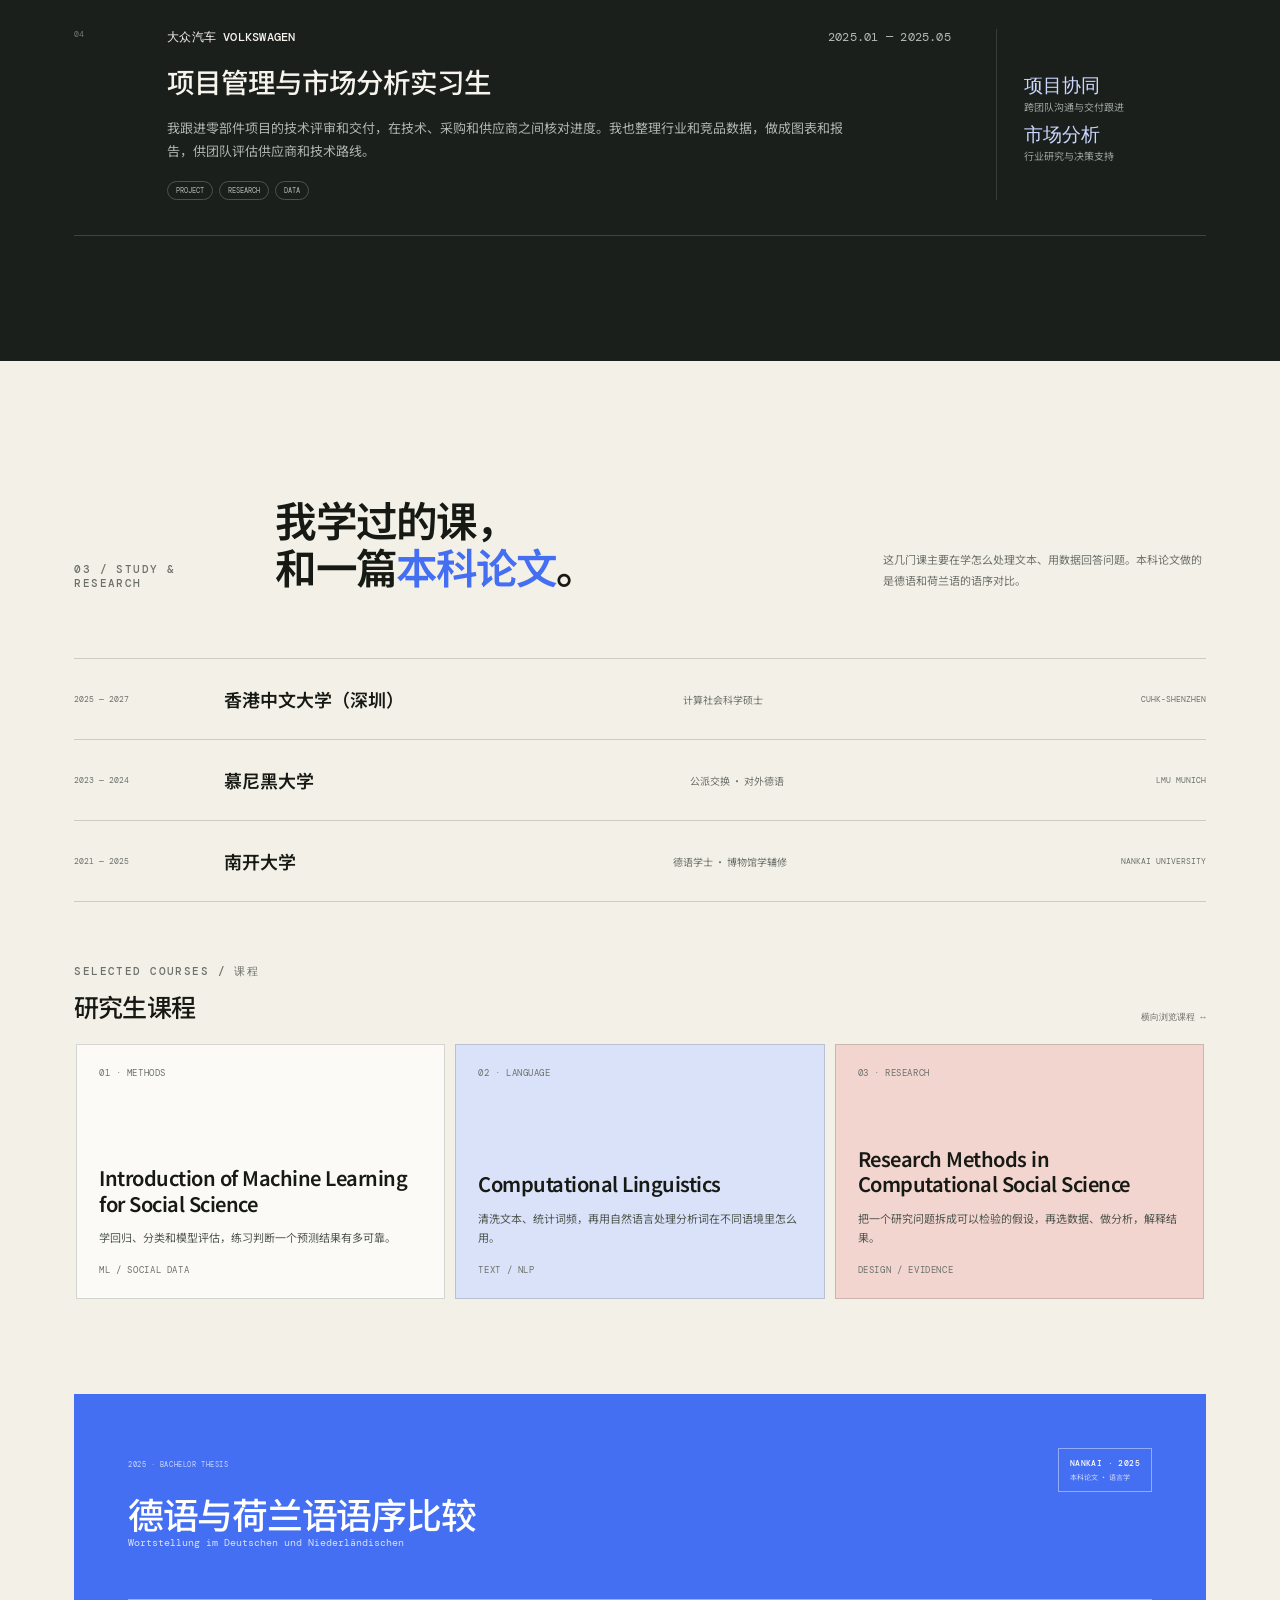
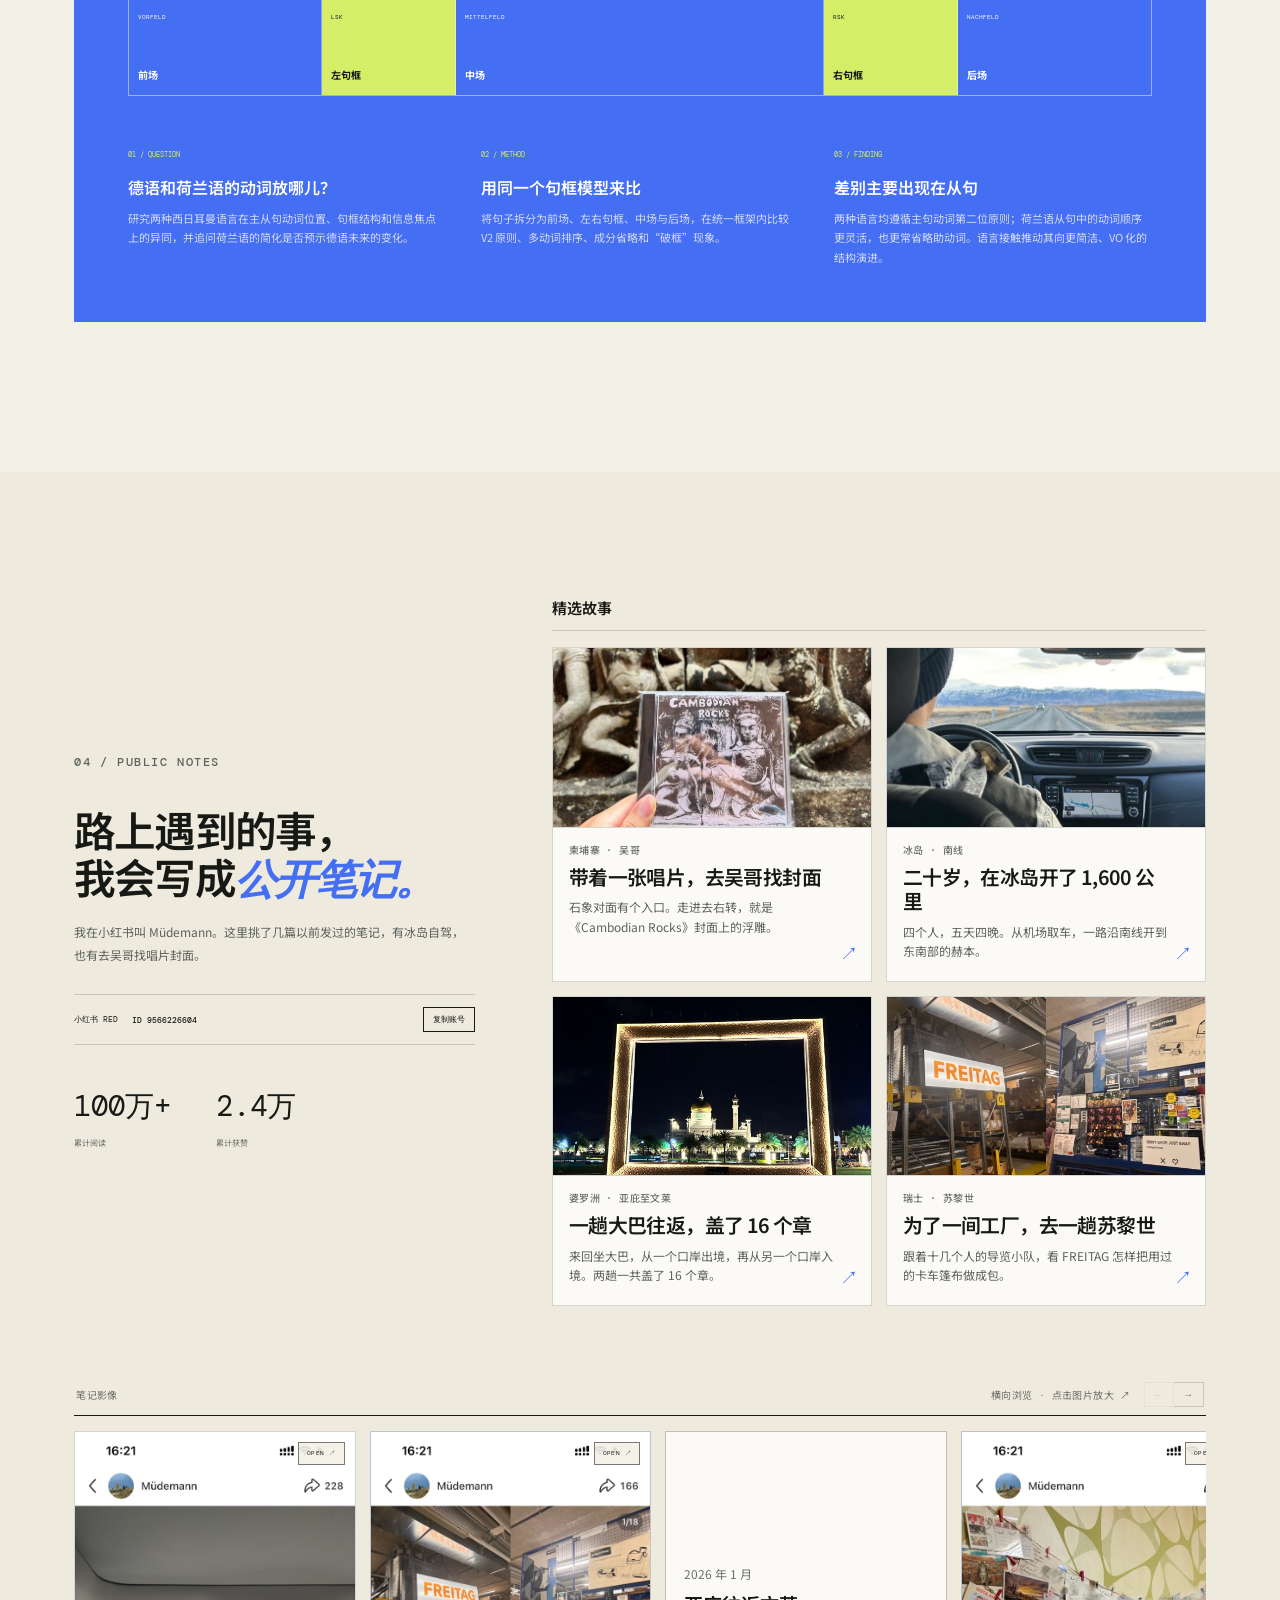
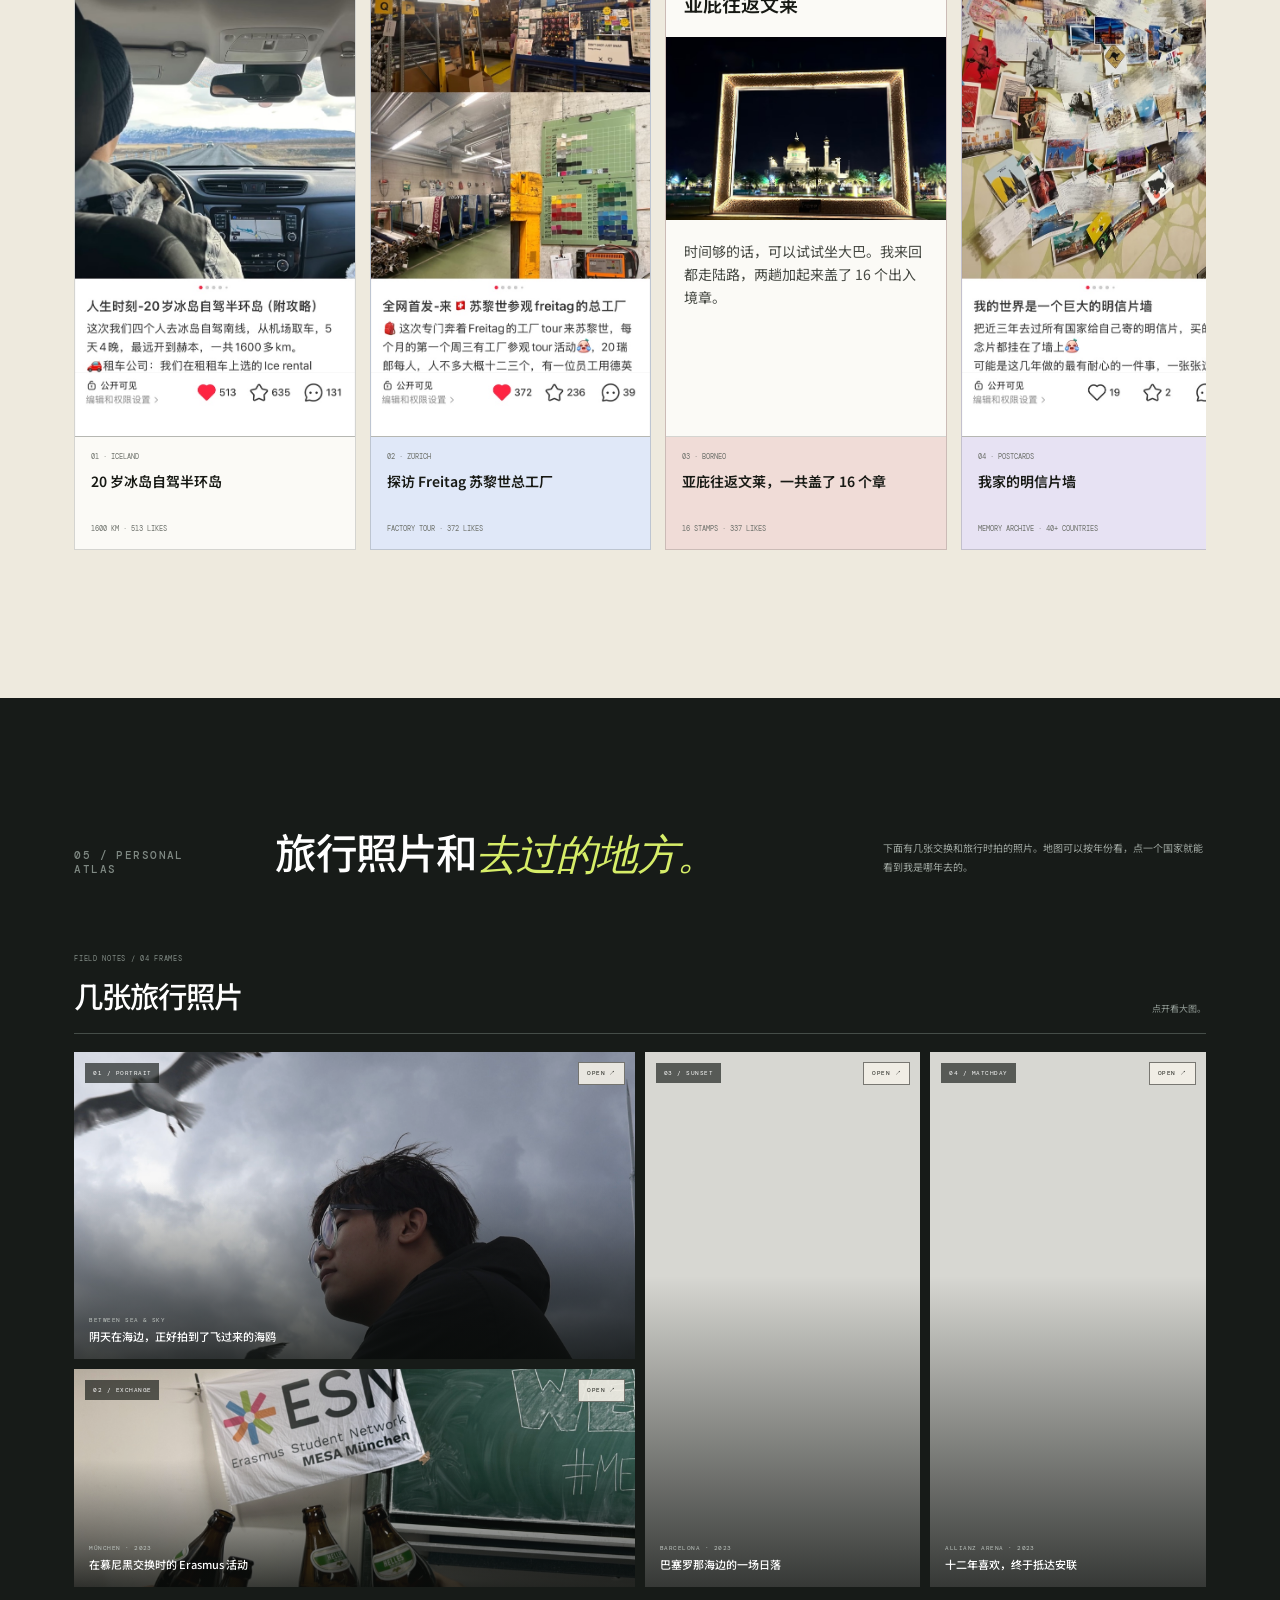
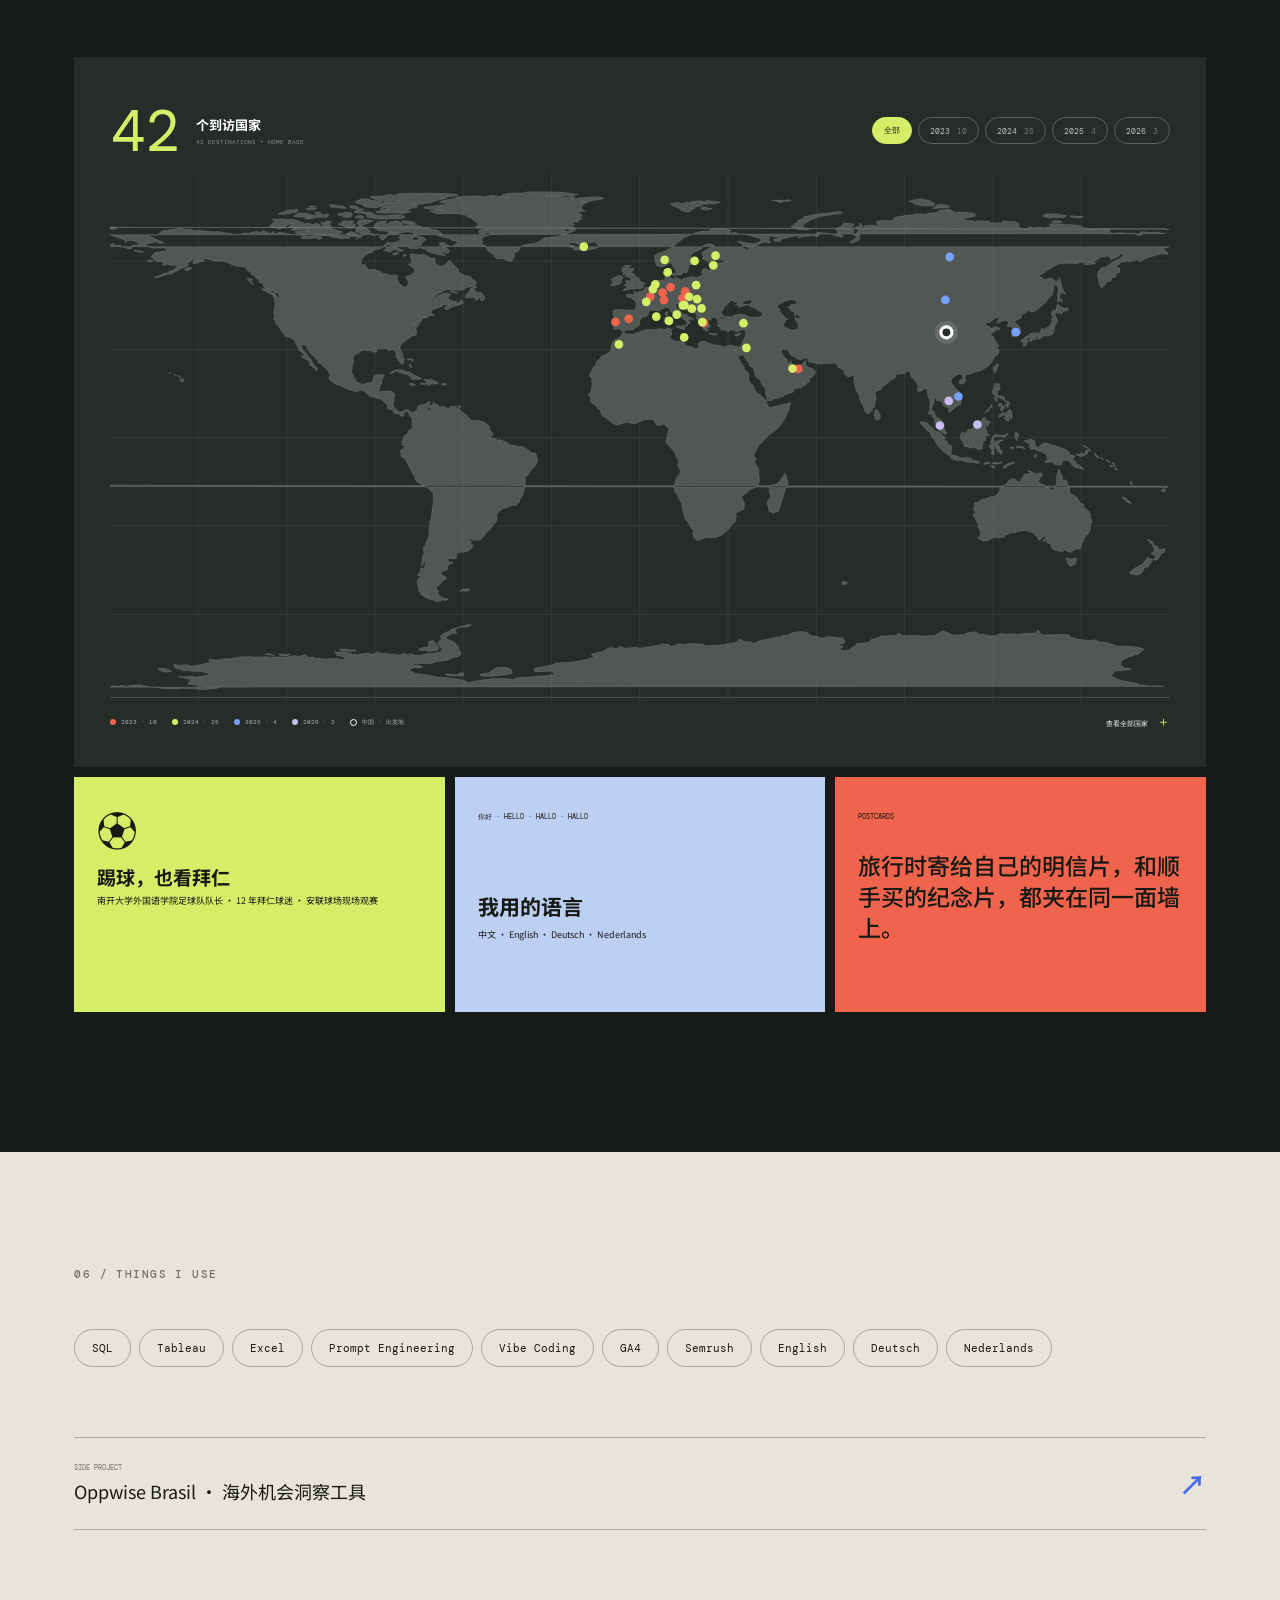
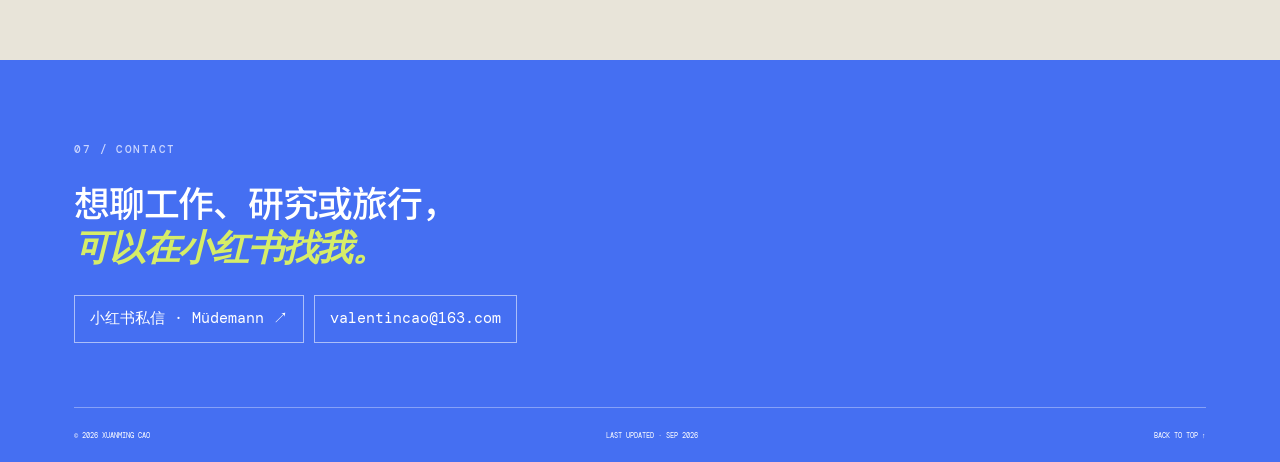
==== commit 71f0a30f: "Add email to portfolio contact section" ====
--- a/index.html
+++ b/index.html
@@ -230,7 +230,10 @@
       <section class="contact section" id="contact">
         <p class="section-index reveal">07 / CONTACT</p>
         <h2 class="reveal" data-i18n="contactTitle">想聊工作、研究或旅行，<br /><em>可以在小红书找我。</em></h2>
-        <a class="contact-link reveal" href="#xiaohongshu-contact"><span data-i18n="contactChannel">小红书私信 · Müdemann</span> <span aria-hidden="true">↗</span></a>
+        <div class="contact-links reveal">
+          <a class="contact-link" href="#xiaohongshu-contact"><span data-i18n="contactChannel">小红书私信 · Müdemann</span> <span aria-hidden="true">↗</span></a>
+          <a class="contact-link" href="mailto:valentincao@163.com">valentincao@163.com</a>
+        </div>
         <footer><span>© 2026 XUANMING CAO</span><span>LAST UPDATED · SEP 2026</span><a href="#top">BACK TO TOP ↑</a></footer>
       </section>
     </main>
--- a/styles.css
+++ b/styles.css
@@ -11,6 +11,10 @@
   --lime: #d6ed68;
   --lilac: #c8bdf1;
   --pad: clamp(24px, 5.8vw, 92px);
+  --hero-heading-size: clamp(2.375rem, 4.8vw, 4.125rem);
+  --story-heading-size: clamp(2.125rem, 4.1vw, 3.5rem);
+  --section-heading-size: clamp(1.75rem, 3.25vw, 2.875rem);
+  --feature-heading-size: clamp(1.625rem, 2.8vw, 2.5rem);
 }
 
 * { box-sizing: border-box; }
@@ -46,7 +50,7 @@
 .hero-kicker { position: relative; z-index: 4; color: var(--muted); font: 500 9px "DM Mono", monospace; letter-spacing: .11em; text-transform: uppercase; }
 .status-dot { display: inline-block; width: 6px; height: 6px; margin: 0 10px 1px 0; border-radius: 50%; background: var(--blue); }
 .hero-place { margin-left: 26px; }
-.hero h1 { position: relative; z-index: 4; width: 67%; margin: 38px 0 54px; font-size: clamp(48px, 6.4vw, 86px); font-weight: 600; line-height: 1.02; letter-spacing: -.075em; }
+.hero h1 { position: relative; z-index: 4; width: 67%; margin: 32px 0 42px; font-size: var(--hero-heading-size); font-weight: 600; line-height: 1.1; letter-spacing: -.055em; }
 .hero h1 em, .contact h2 em { color: var(--red); font-family: "Playfair Display", serif; font-weight: 600; }
 .scribble { position: relative; z-index: 1; white-space: nowrap; }
 .scribble:after { content: ""; position: absolute; z-index: -1; left: 1%; right: -2%; bottom: 5%; height: 10px; border-radius: 50%; background: var(--lime); transform: rotate(-1deg); }
@@ -71,7 +75,7 @@
 /* Index */
 .explore { padding-top: 105px; padding-bottom: 125px; background: var(--white); }
 .explore-heading { margin-bottom: 48px; display: flex; align-items: end; justify-content: space-between; }
-.explore-heading h2 { margin: 13px 0 0; font-size: clamp(32px, 3.8vw, 52px); font-weight: 600; letter-spacing: -.055em; }
+.explore-heading h2 { margin: 13px 0 0; font-size: var(--section-heading-size); font-weight: 600; line-height: 1.14; letter-spacing: -.045em; }
 .explore-heading > p { max-width: 310px; margin: 0; color: var(--muted); font-size: 12px; line-height: 1.8; }
 .portal-grid { display: grid; grid-template-columns: repeat(4, 1fr); border-top: 1px solid var(--ink); border-bottom: 1px solid var(--ink); }
 .portal-card { min-height: 285px; padding: 22px; position: relative; display: flex; flex-direction: column; align-items: flex-start; overflow: hidden; border: 0; border-right: 1px solid var(--line); background: transparent; text-align: left; cursor: pointer; transition: background .3s; }
@@ -97,7 +101,7 @@
 /* Profile */
 .intro { padding-top: 135px; padding-bottom: 150px; }
 .intro-grid { margin-top: 58px; display: grid; grid-template-columns: 1.18fr .82fr; gap: 10vw; }
-.intro h2 { margin: 0; font-size: clamp(34px, 4.2vw, 60px); font-weight: 600; line-height: 1.13; letter-spacing: -.06em; }
+.intro h2 { margin: 0; font-size: var(--section-heading-size); font-weight: 600; line-height: 1.14; letter-spacing: -.045em; }
 .intro h2 span { color: var(--blue); }
 .intro-copy > p { margin: 5px 0 48px; color: #575d56; font-size: 14px; line-height: 2; }
 .facts { padding-top: 22px; display: grid; grid-template-columns: repeat(3, 1fr); gap: 18px; border-top: 1px solid var(--line); }
@@ -112,7 +116,7 @@
 .section-head { display: flex; justify-content: space-between; }
 .section-head > p:last-child { margin: 0; font: 8px "DM Mono", monospace; letter-spacing: .09em; }
 .work-intro { margin: 52px 0 80px; display: grid; grid-template-columns: 1fr .65fr; gap: 12vw; align-items: end; }
-.work-intro h2 { margin: 0; font-size: clamp(34px, 4.3vw, 60px); font-weight: 500; line-height: 1.1; letter-spacing: -.06em; }
+.work-intro h2 { margin: 0; font-size: var(--section-heading-size); font-weight: 500; line-height: 1.14; letter-spacing: -.045em; }
 .work-intro p { margin: 0 0 6px; color: #aeb5b0; font-size: 13px; line-height: 1.85; }
 .work-card { padding: 35px 0; display: grid; grid-template-columns: 48px 1fr minmax(155px, 210px); gap: 3.5vw; border-top: 1px solid rgba(255,255,255,.16); transition: padding .25s, background .25s; }
 .work-card:last-child { border-bottom: 1px solid rgba(255,255,255,.16); }
@@ -133,7 +137,7 @@
 /* Academic */
 .education { padding-top: 135px; padding-bottom: 150px; background: var(--paper); }
 .academic-intro { margin-bottom: 68px; display: grid; grid-template-columns: 150px 1fr .58fr; gap: 4vw; align-items: end; }
-.academic-intro h2 { margin: 0; font-size: clamp(33px, 4vw, 56px); font-weight: 600; line-height: 1.1; letter-spacing: -.06em; }
+.academic-intro h2 { margin: 0; font-size: var(--section-heading-size); font-weight: 600; line-height: 1.14; letter-spacing: -.045em; }
 .academic-intro h2 span { color: var(--blue); }
 .academic-intro > p:last-child { margin: 0; color: var(--muted); font-size: 11px; line-height: 1.9; }
 .edu-list article { padding: 27px 0; display: grid; grid-template-columns: 150px 1fr 1fr auto; align-items: center; border-top: 1px solid var(--line); }
@@ -159,7 +163,7 @@
 .thesis-feature { margin-top: 78px; padding: clamp(26px, 4.2vw, 58px); color: white; background: var(--blue); }
 .thesis-title { position: relative; }
 .thesis-title > span { color: #cbd7ff; font: 7px "DM Mono", monospace; letter-spacing: .08em; }
-.thesis-title h3 { max-width: 80%; margin: 20px 0 2px; font-size: clamp(31px, 4.2vw, 58px); font-weight: 500; letter-spacing: -.06em; }
+.thesis-title h3 { max-width: 80%; margin: 20px 0 2px; font-size: var(--feature-heading-size); font-weight: 500; line-height: 1.18; letter-spacing: -.035em; }
 .thesis-title > p { margin: 0; color: #d8e0fb; font: 10px "DM Mono", monospace; }
 .thesis-score { position: absolute; right: 0; top: 0; width: auto; height: auto; padding: 9px 11px; display: flex; flex-direction: column; align-items: flex-start; justify-content: center; border: 1px solid rgba(255,255,255,.42); }
 .thesis-score b { font: 500 8px "DM Mono", monospace; letter-spacing: .05em; }
@@ -176,9 +180,7 @@
 .thesis-details p { margin: 0; color: #d2daf6; font-size: 11px; line-height: 1.8; }
 /* Social writing */
 .social-life { padding-top: 125px; padding-bottom: 130px; display: grid; grid-template-columns: minmax(270px, .76fr) minmax(0, 1.24fr); column-gap: clamp(42px, 6vw, 100px); row-gap: clamp(52px, 6vw, 96px); align-items: center; background: #eeeade; }
-.social-copy { container-type: inline-size; }
-.social-copy h2 { margin: 40px 0 25px; font-size: clamp(38px, 4.2vw, 66px); font-weight: 600; line-height: 1.08; letter-spacing: -.06em; text-wrap: balance; }
-.social-copy h2:lang(zh-CN) { font-size: clamp(32px, 11cqi, 66px); }
+.social-copy h2 { margin: 32px 0 20px; font-size: var(--section-heading-size); font-weight: 600; line-height: 1.14; letter-spacing: -.045em; text-wrap: balance; }
 .social-copy h2 span { color: var(--blue); font-family: "Playfair Display", serif; font-style: italic; }
 .social-copy h2:lang(zh-CN) span { white-space: nowrap; }
 .social-copy > p { max-width: 570px; margin: 0; color: #5d635d; font-size: 12px; line-height: 1.9; }
@@ -187,7 +189,7 @@
 .copy-id { margin-left: auto; padding: 6px 9px; border: 1px solid var(--ink); background: transparent; font-size: 8px; cursor: pointer; }
 .copy-id:hover { color: white; background: var(--ink); }
 .social-metrics { margin-top: 42px; display: flex; gap: 3.5vw; }
-.social-metrics strong { display: block; font: 400 clamp(22px, 2.7vw, 38px) "DM Mono", monospace; }
+.social-metrics strong { display: block; font: 400 clamp(1.25rem, 2.3vw, 2rem) "DM Mono", monospace; }
 .social-metrics small { color: var(--muted); font-size: 8px; }
 .story-shelf { min-width: 0; }
 .story-shelf h3 { margin: 0 0 16px; padding-bottom: 12px; border-bottom: 1px solid var(--line); font-size: 15px; font-weight: 600; }
@@ -260,7 +262,7 @@
 .story-back:hover, .story-next a:hover { color: var(--blue); }
 .story-main { max-width: 1440px; margin-inline: auto; padding-top: clamp(100px, 11vw, 158px); padding-bottom: clamp(56px, 8vw, 112px); }
 .story-hero { display: grid; grid-template-columns: minmax(0, 1.15fr) minmax(0, 1fr); align-items: center; gap: clamp(32px, 6vw, 94px); padding-bottom: clamp(36px, 6vw, 80px); border-bottom: 1px solid var(--line); }
-.story-hero h1 { margin: 18px 0 24px; font-size: clamp(38px, 5.4vw, 80px); font-weight: 600; line-height: 1.08; letter-spacing: -.055em; text-wrap: balance; overflow-wrap: anywhere; }
+.story-hero h1 { margin: 18px 0 24px; font-size: var(--story-heading-size); font-weight: 600; line-height: 1.12; letter-spacing: -.045em; text-wrap: balance; overflow-wrap: anywhere; }
 .story-intro { max-width: 42ch; margin: 0; color: #515651; font-size: clamp(16px, 1.55vw, 21px); line-height: 1.7; }
 .story-byline { margin: 22px 0 0; color: var(--muted); font-size: 12px; }
 .story-hero-media { min-width: 0; margin: 0; border: 1px solid var(--line); background: var(--story-accent); }
@@ -302,7 +304,7 @@
 .life { padding-top: 130px; padding-bottom: 140px; color: white; background: #171b18; }
 .life .section-index { color: #7f8983; }
 .life-head { margin-bottom: 66px; display: grid; grid-template-columns: 150px 1fr .58fr; gap: 4vw; align-items: end; }
-.life-head h2 { margin: 0; font-size: clamp(38px, 5.1vw, 73px); font-weight: 500; line-height: 1; letter-spacing: -.06em; }
+.life-head h2 { margin: 0; font-size: var(--section-heading-size); font-weight: 500; line-height: 1.14; letter-spacing: -.045em; }
 .life-head em { color: var(--lime); font-family: "Playfair Display", serif; }
 .life-head > p:last-child { margin: 0; color: #9fa7a1; font-size: 10px; line-height: 1.9; }
 .life-collage { display: grid; grid-template-columns: repeat(3, 1fr); gap: 10px; }
@@ -333,7 +335,7 @@
 .tile-map { grid-column: 1 / -1; min-height: 620px; padding: clamp(19px, 3vw, 36px); overflow: visible; background: #262c28; }
 .travel-map-head { position: relative; z-index: 3; display: flex; justify-content: space-between; align-items: center; gap: 25px; }
 .map-count { display: flex; align-items: center; gap: 16px; }
-.map-count > strong { color: var(--lime); font: 400 clamp(50px, 6.5vw, 88px) "DM Mono", monospace; }
+.map-count > strong { color: var(--lime); font: 400 clamp(2.375rem, 4.6vw, 3.75rem) "DM Mono", monospace; }
 .map-count > span { display: flex; flex-direction: column; }
 .map-count b { font-size: 13px; }
 .map-count small { margin-top: 4px; color: #89928c; font: 6px "DM Mono", monospace; }
@@ -343,10 +345,13 @@
 .year-filters button:hover, .year-filters button.active { color: var(--ink); border-color: var(--lime); background: var(--lime); }
 .map-stage { width: 100%; margin: 4px 0 -5px; position: relative; }
 .world-map { width: 100%; height: auto; display: block; overflow: visible; }
-.travel-dot { cursor: pointer; transform-box: fill-box; transform-origin: center; transition: opacity .25s, transform .25s; }
-.travel-dot:hover, .travel-dot:focus { outline: none; transform: scale(1.9); }
+.travel-dot { cursor: pointer; transition: opacity .25s; }
+.travel-dot:focus { outline: none; }
 .travel-dot.dimmed { opacity: .07; pointer-events: none; }
-.travel-dot .pulse { opacity: 0; fill: currentColor; transform: scale(.8); transform-box: fill-box; transform-origin: center; transition: opacity .2s, transform .2s; }
+.travel-dot .core, .travel-dot .pulse { pointer-events: none; transform-box: fill-box; transform-origin: center; }
+.travel-dot .core { transition: transform .25s; }
+.travel-dot:hover .core, .travel-dot:focus .core { transform: scale(1.9); }
+.travel-dot .pulse { opacity: 0; fill: currentColor; transform: scale(.8); transition: opacity .2s, transform .2s; }
 .travel-dot:hover .pulse, .travel-dot:focus .pulse { opacity: .22; transform: scale(2.1); }
 .travel-dot[data-year="2023"] { color: var(--red); }
 .travel-dot[data-year="2023"] .core, .dot-2023 { fill: var(--red); background: var(--red); }
@@ -416,15 +421,16 @@
 .project-link small { display: block; margin-bottom: 6px; color: var(--muted); font: 7px "DM Mono", monospace; }
 .project-link b { color: var(--blue); font-size: 27px; transition: transform .25s; }
 .project-link:hover b { transform: translate(5px, -5px); }
-.contact { min-height: 80vh; padding-top: 105px; display: flex; flex-direction: column; color: white; background: var(--blue); }
+.contact { padding-top: clamp(3.5rem, 6.4vw, 6rem); display: flex; flex-direction: column; color: white; background: var(--blue); }
 .contact .section-index { color: #c9d5ff; }
-.contact h2 { margin: 52px 0; font-size: clamp(46px, 7.2vw, 102px); font-weight: 500; line-height: 1; letter-spacing: -.065em; }
+.contact h2 { max-width: min(100%, 36ch); margin: 24px 0 28px; font-size: var(--feature-heading-size); font-weight: 500; line-height: 1.2; letter-spacing: -.035em; text-wrap: balance; }
 .contact h2 em { color: var(--lime); }
-.contact-link { align-self: flex-start; padding: 13px 16px; border: 1px solid rgba(255,255,255,.55); color: white; font: clamp(15px, 1.8vw, 25px) "DM Mono", monospace; transition: color .2s, background .2s, border-color .2s; }
+.contact-links { display: flex; flex-wrap: wrap; gap: 10px; }
+.contact-link { align-self: flex-start; max-width: 100%; padding: 12px 15px; border: 1px solid rgba(255,255,255,.55); color: white; font: 400 clamp(.875rem, 1.15vw, 1rem)/1.45 "DM Mono", monospace; transition: color .2s, background .2s, border-color .2s; }
 .contact-link [aria-hidden] { display: inline-block; transition: transform .2s; }
 .contact-link:hover { color: var(--ink); border-color: var(--lime); background: var(--lime); }
 .contact-link:hover [aria-hidden] { transform: translate(5px, -5px); }
-footer { margin-top: auto; padding: 23px 0; display: flex; justify-content: space-between; gap: 18px; border-top: 1px solid rgba(255,255,255,.35); font: 7px "DM Mono", monospace; }
+footer { margin-top: clamp(3rem, 5vw, 5rem); padding: 23px 0; display: flex; justify-content: space-between; gap: 18px; border-top: 1px solid rgba(255,255,255,.35); font: 7px "DM Mono", monospace; }
 
 /* Motion */
 .reveal { opacity: 0; transform: translateY(20px); transition: opacity .7s ease, transform .7s ease; }
@@ -465,7 +471,7 @@
   .nav { height: 64px; }
   .logo small { display: none; }
   .hero { min-height: 760px; padding-top: 105px; background: var(--paper); }
-  .hero h1 { width: 100%; margin: 28px 0 38px; font-size: 45px; }
+  .hero h1 { width: 100%; margin: 28px 0 34px; }
   .hero-place { display: none; }
   .hero-photo { right: 0; bottom: 10%; width: 64vw; height: 38vh; min-height: 310px; opacity: .5; }
   .hero-photo figcaption b { line-height: 1.35; overflow-wrap: anywhere; }
@@ -481,7 +487,6 @@
   .portal-card:last-child { border-bottom: 0; }
   .portal-icon { margin: 30px 0; }
   .intro { padding-top: 90px; padding-bottom: 100px; }
-  .intro h2 { font-size: 38px; }
   .facts { gap: 8px; }
   .facts strong { font-size: 22px; }
   .work { padding-top: 80px; padding-bottom: 90px; }
@@ -538,9 +543,7 @@
   .country-list-toggle { margin-top: 15px; }
   .country-list.open { grid-template-columns: 1fr 1fr; }
   .tile-football, .tile-language, .tile-note { min-height: 210px; }
-  .contact { min-height: 72vh; }
-  .contact h2 { font-size: 45px; }
-  .contact-link { padding: 11px 13px; font-size: 13px; }
+  .contact-link { padding: 11px 13px; }
   footer { flex-wrap: wrap; }
   .lightbox-shell { padding: 48px 12px 11px; }
   .lightbox-close { top: 10px; right: 12px; }
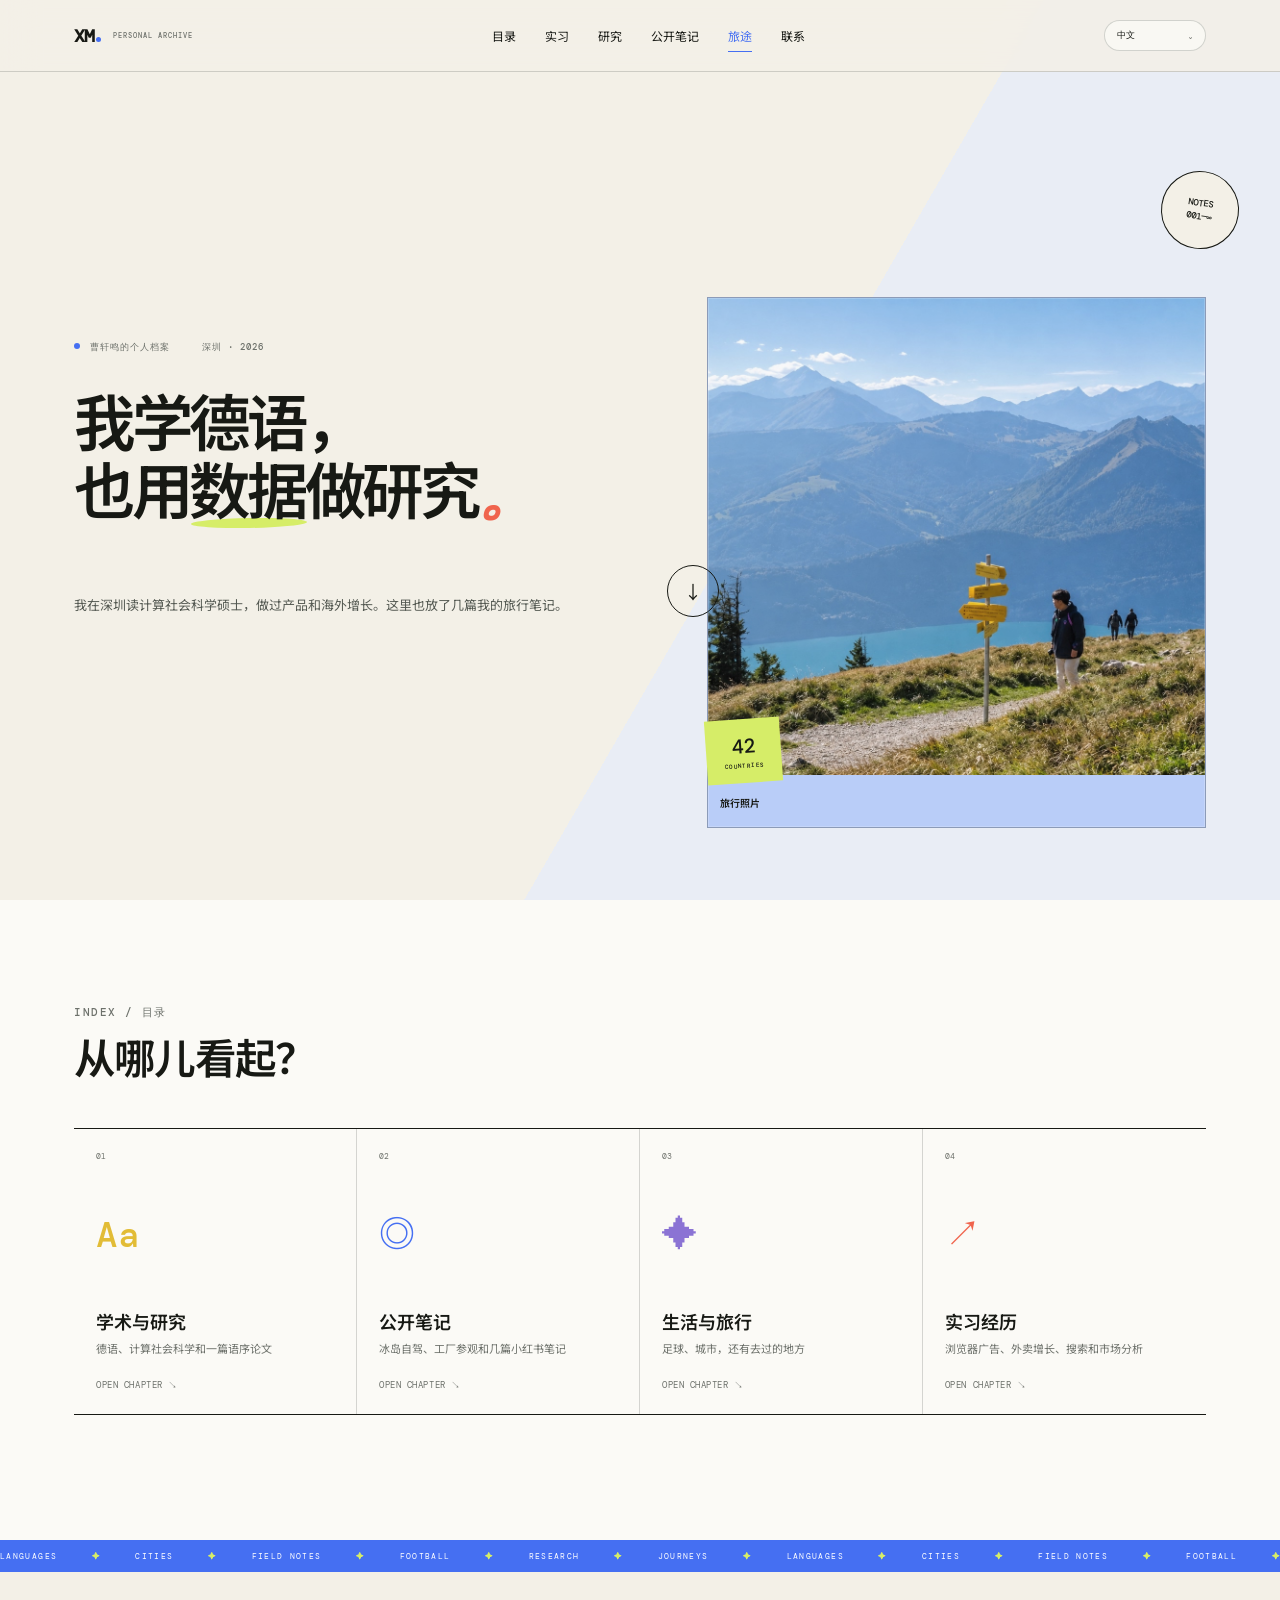
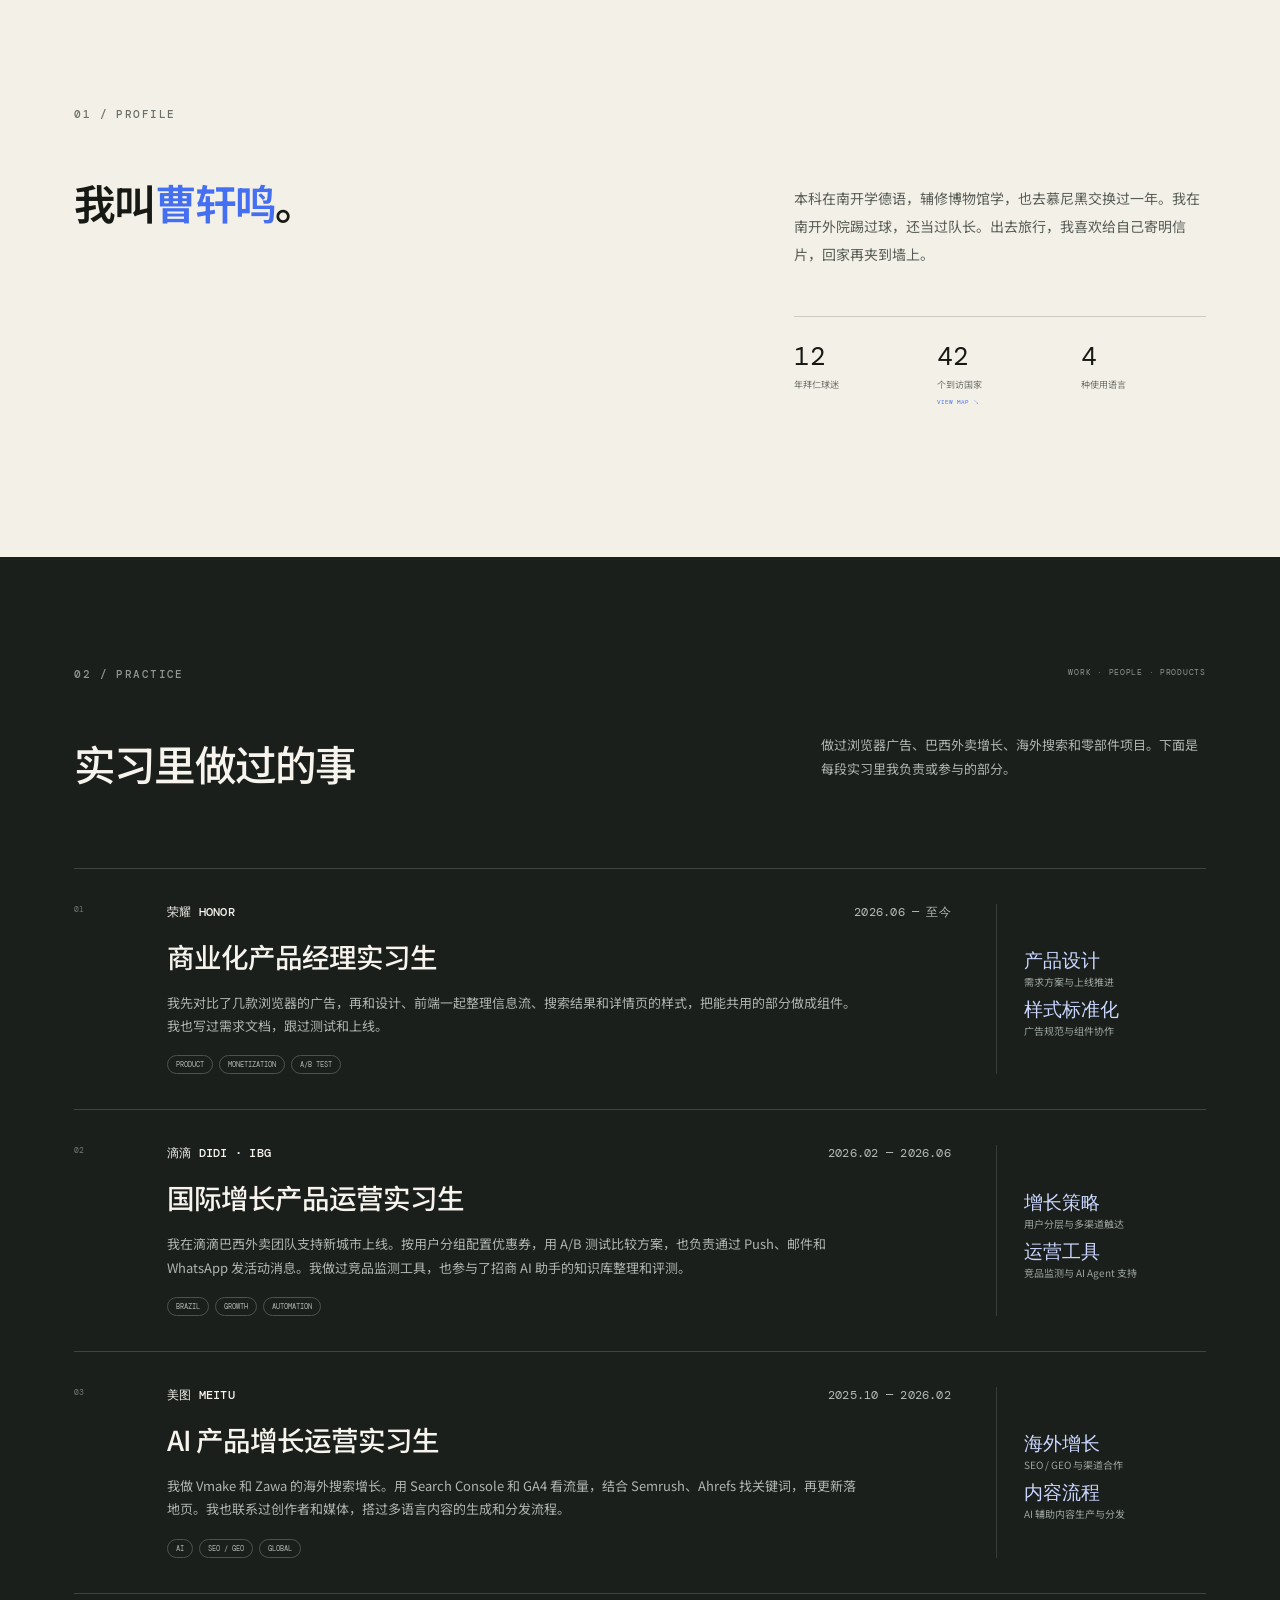
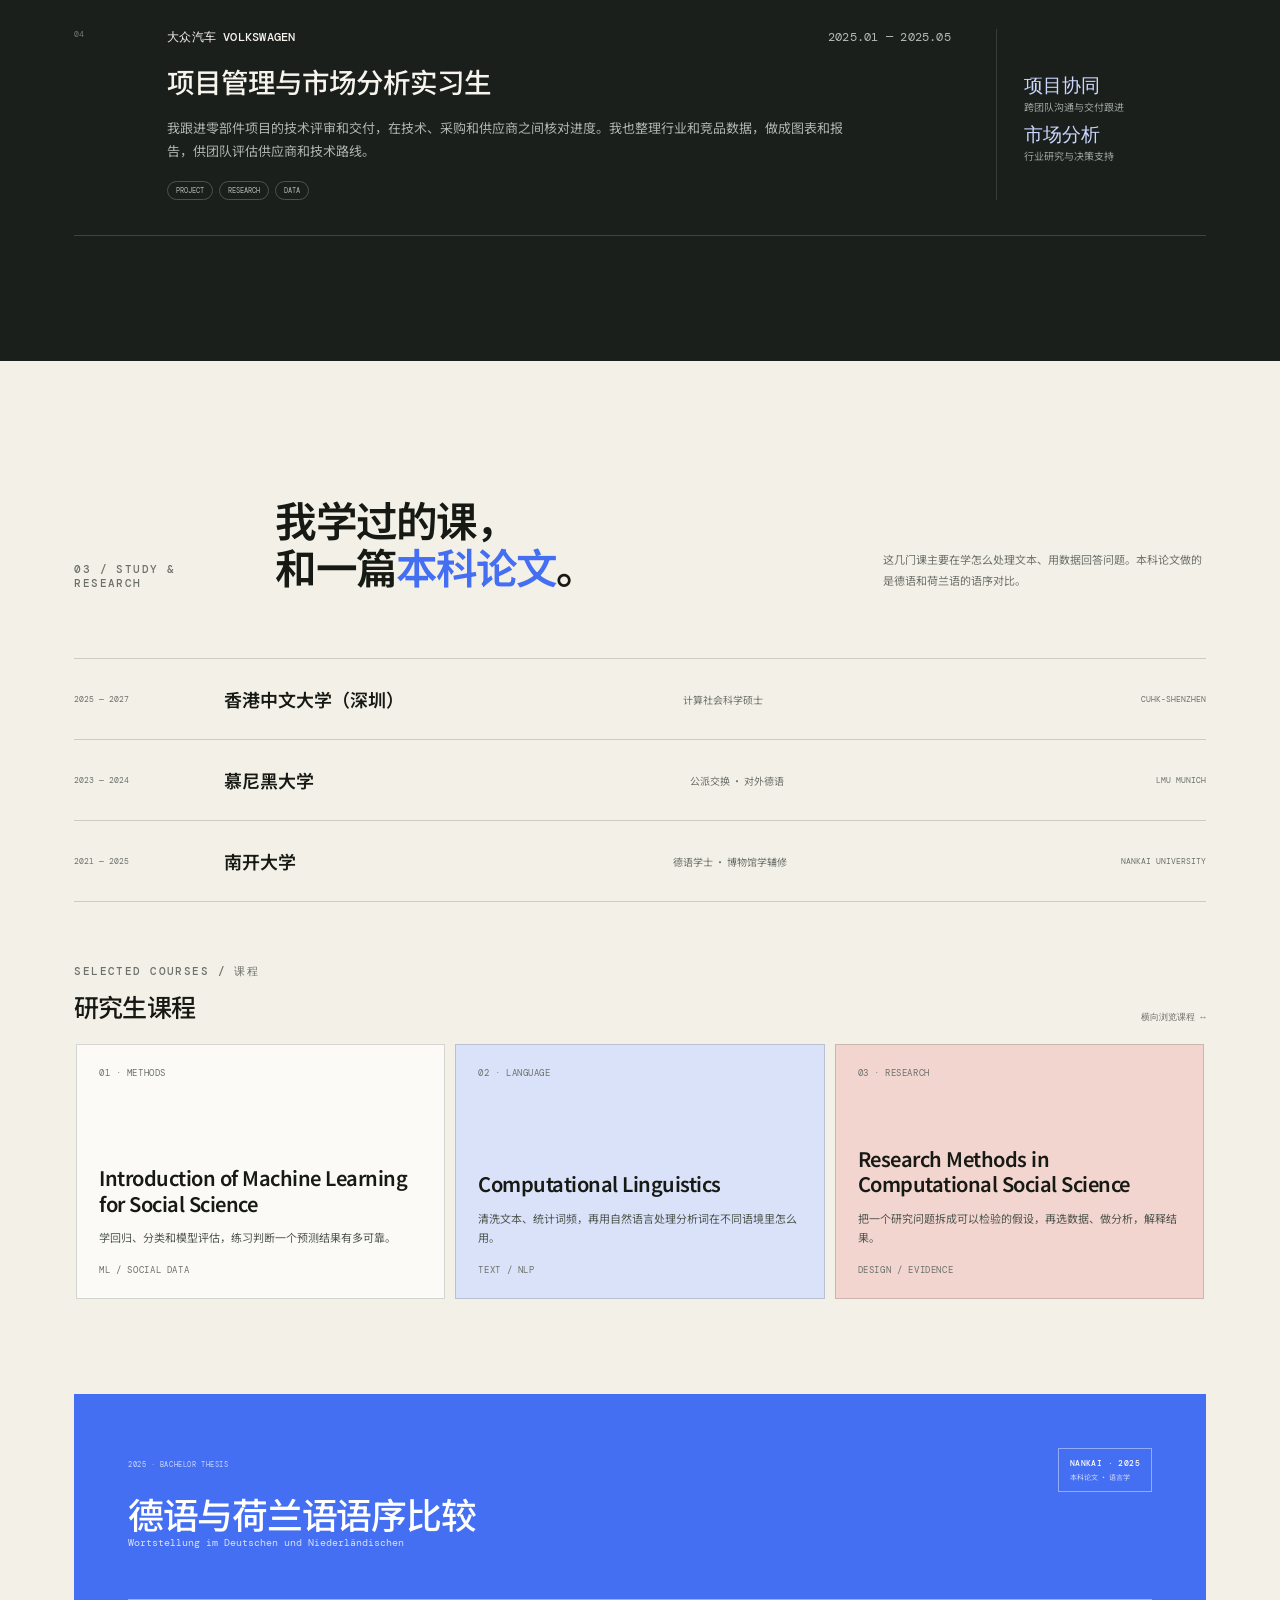
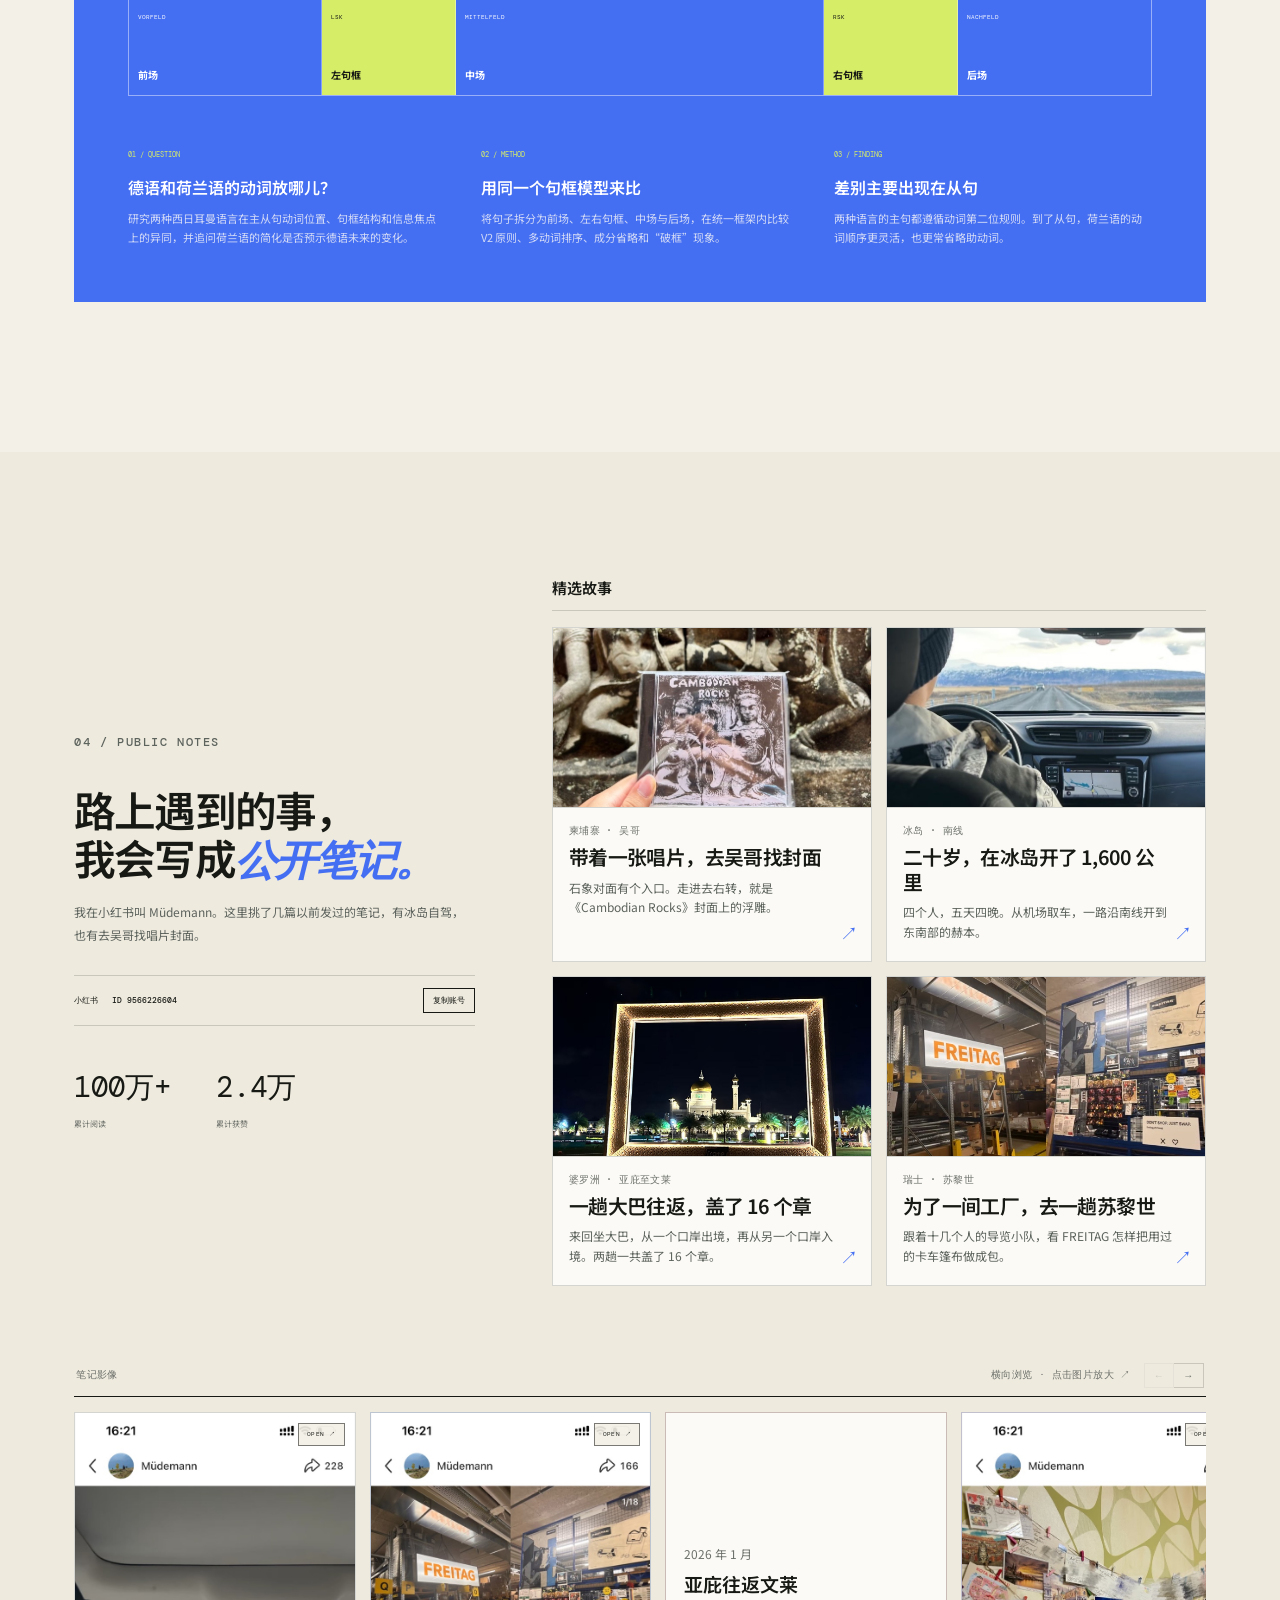
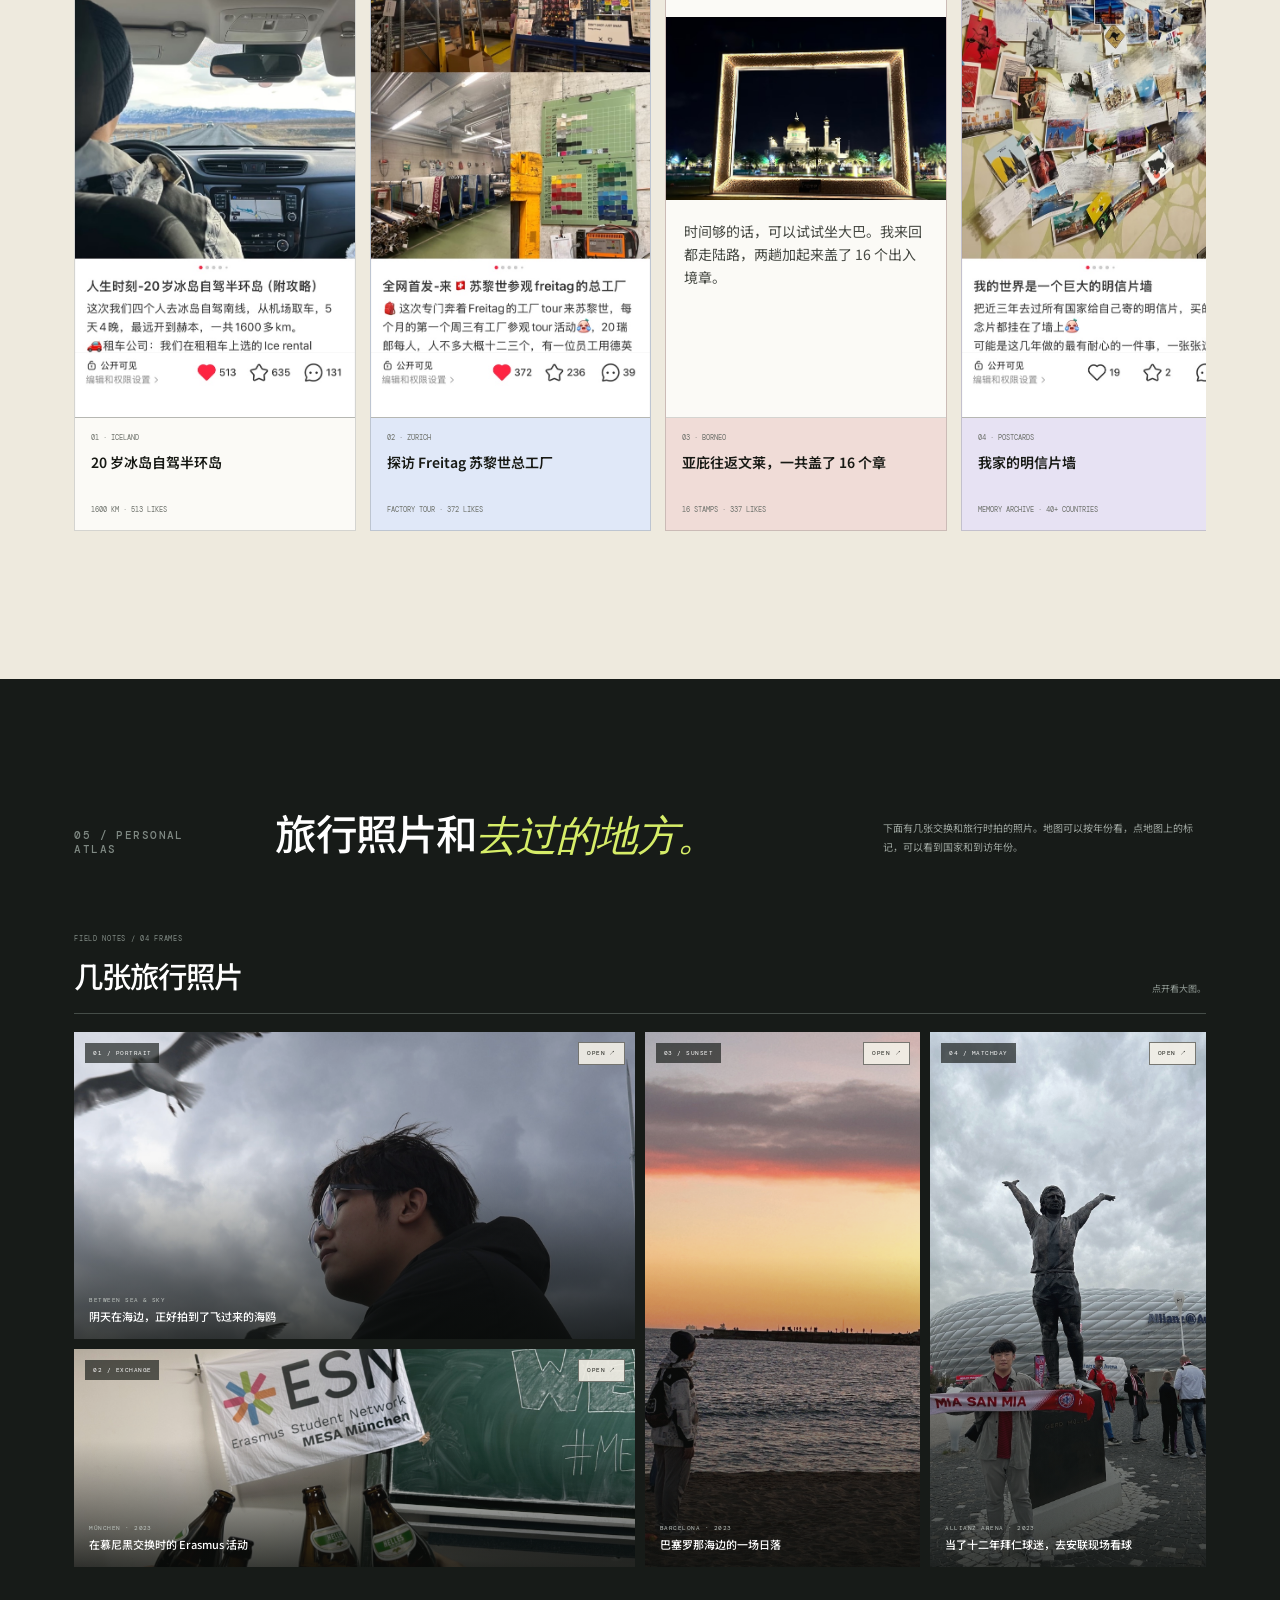
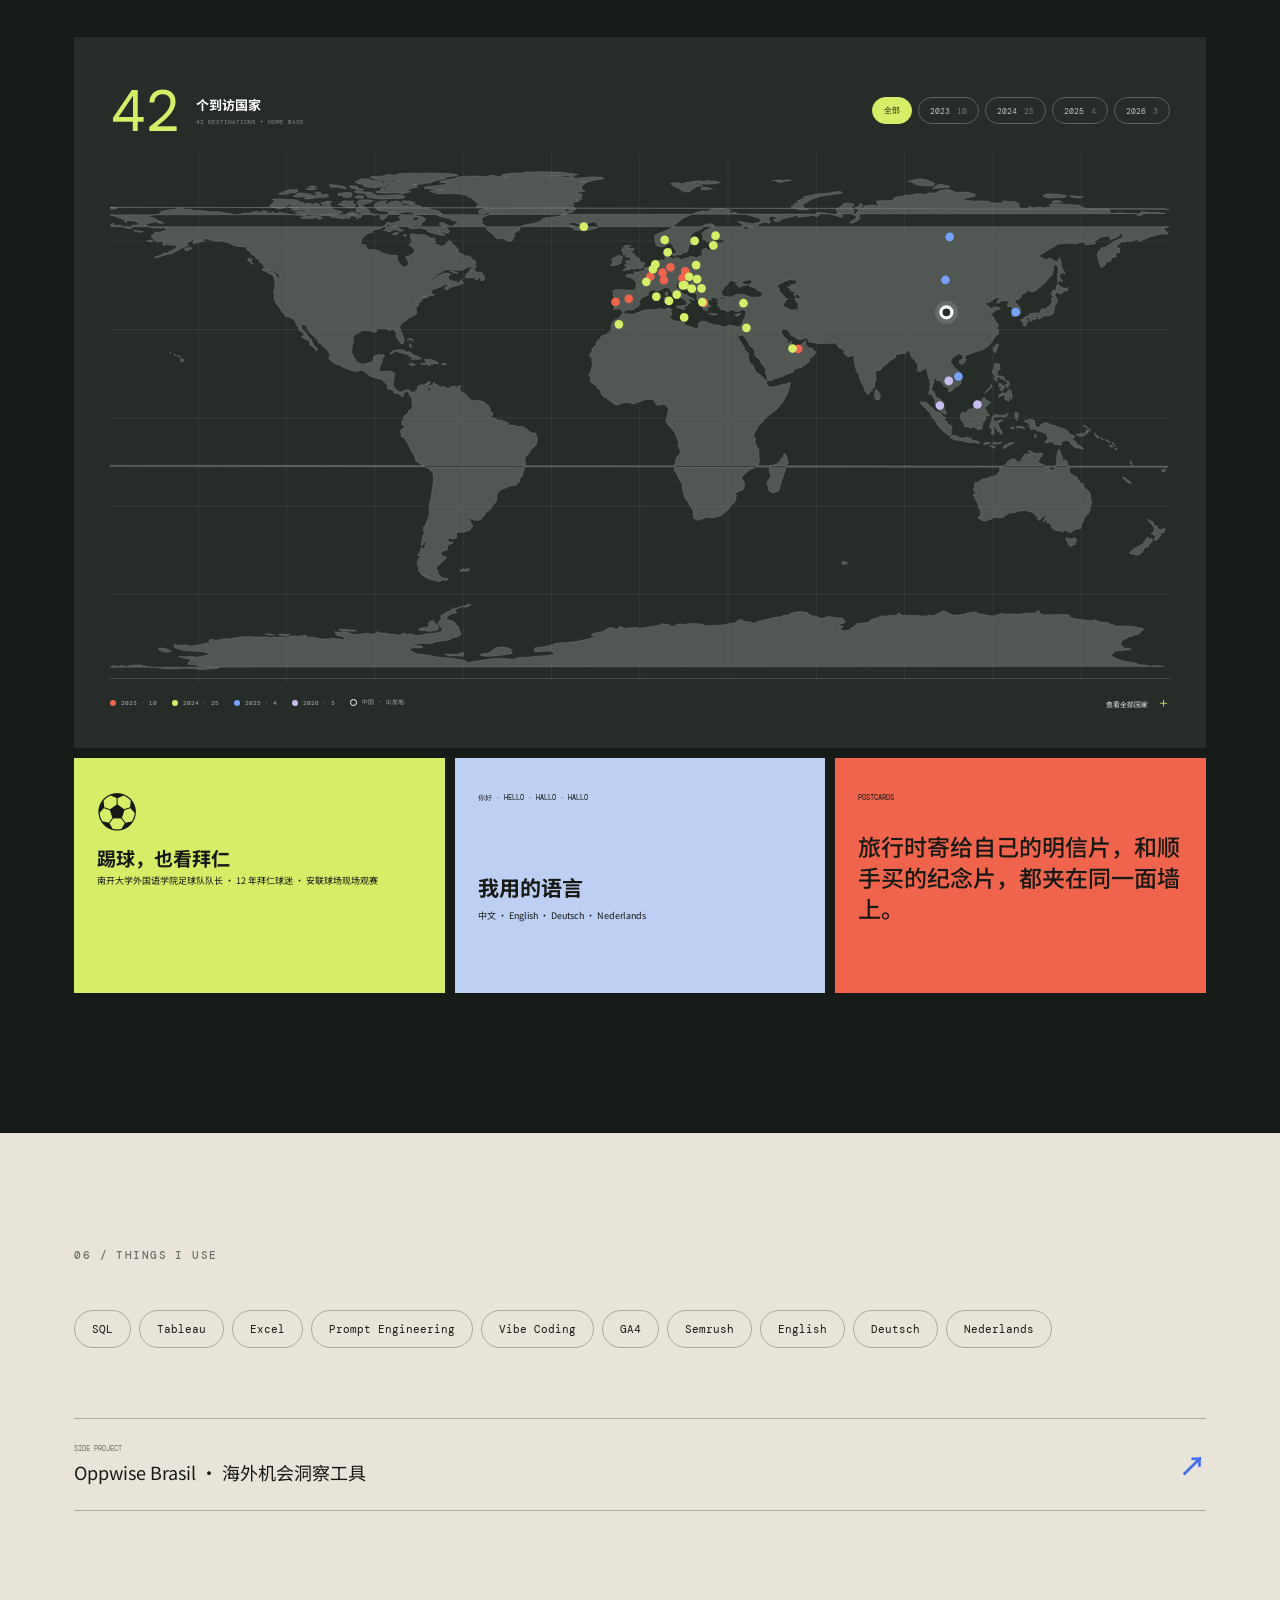
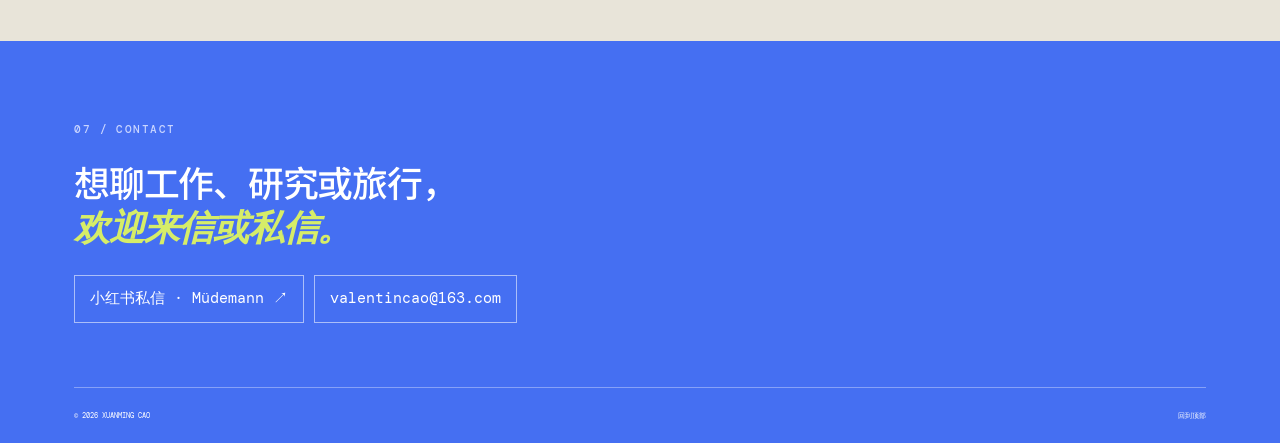
==== commit aafddd8c: "Polish mobile layout and harden portfolio controls" ====
--- a/index.html
+++ b/index.html
@@ -9,7 +9,7 @@
     <link rel="preconnect" href="https://fonts.googleapis.com" />
     <link rel="preconnect" href="https://fonts.gstatic.com" crossorigin />
     <link href="https://fonts.googleapis.com/css2?family=DM+Mono:wght@300;400;500&amp;family=Noto+Sans+SC:wght@300;400;500;600;700;900&amp;family=Playfair+Display:ital,wght@1,600&amp;display=swap" rel="stylesheet" />
-    <link rel="stylesheet" href="./styles.css" />
+    <link rel="stylesheet" href="./styles.css?v=6177a80a2e" />
     <script async src="https://www.googletagmanager.com/gtag/js?id=G-6K86D0B568"></script>
     <script>
       window.dataLayer = window.dataLayer || [];
@@ -21,13 +21,14 @@
   <body>
     <header class="nav">
       <a class="logo" href="#top" aria-label="返回首页"><span>XM</span><small>PERSONAL ARCHIVE</small></a>
-      <nav aria-label="主导航">
-        <a href="#explore" data-i18n="navExplore">目录</a><a href="#academic" data-i18n="navAcademic">研究</a><a href="#social" data-i18n="navSocial">公开笔记</a><a href="#life" data-i18n="navLife">旅途</a><a href="#internship" data-i18n="navWork">实践</a><a href="#contact" data-i18n="navContact">联系</a>
+      <nav id="site-navigation" aria-label="主导航" data-i18n-label="navigationLabel">
+        <a href="#explore" data-i18n="navExplore">目录</a><a href="#internship" data-i18n="navWork">实习</a><a href="#academic" data-i18n="navAcademic">研究</a><a href="#social" data-i18n="navSocial">公开笔记</a><a href="#life" data-i18n="navLife">旅途</a><a href="#contact" data-i18n="navContact">联系</a>
       </nav>
       <div class="language-picker">
-        <button class="lang" type="button" aria-haspopup="true" aria-expanded="false"><span class="current-language">中文</span>⌄</button>
-        <div class="language-menu" role="menu"><button data-lang="zh" class="active">中文 <span>CN</span></button><button data-lang="en">English <span>EN</span></button><button data-lang="de">Deutsch <span>DE</span></button><button data-lang="nl">Nederlands <span>NL</span></button></div>
+        <button class="lang" type="button" aria-expanded="false" aria-controls="site-language-options"><span class="current-language">中文</span>⌄</button>
+        <div class="language-menu" id="site-language-options"><button data-lang="zh" class="active">中文 <span>CN</span></button><button data-lang="en">English <span>EN</span></button><button data-lang="de">Deutsch <span>DE</span></button><button data-lang="nl">Nederlands <span>NL</span></button></div>
       </div>
+      <button class="nav-toggle" type="button" aria-expanded="false" aria-controls="site-navigation"><span data-i18n="mobileMenu">导航</span></button>
     </header>
 
     <main id="top">
@@ -38,19 +39,19 @@
           <p data-i18n="heroIntro">我在深圳读计算社会科学硕士，做过产品和海外增长。这里也放了几篇我的旅行笔记。</p>
           <a class="round-link" href="#explore" aria-label="开始探索"><span>↓</span></a>
         </div>
-        <figure class="hero-photo reveal"><img src="./assets/hero-blue.jpg" alt="曹轩鸣在蓝色山野间旅行" /><figcaption><b data-i18n="heroCaption">旅行照片</b></figcaption></figure>
+        <figure class="hero-photo reveal"><img src="./assets/hero-blue.jpg" width="1586" height="992" fetchpriority="high" alt="曹轩鸣在蓝色山野间旅行" /><figcaption><b data-i18n="heroCaption">旅行照片</b></figcaption></figure>
         <div class="hero-sticker sticker-one" aria-hidden="true">NOTES<br />001—∞</div>
         <div class="hero-sticker sticker-two" aria-hidden="true">42<small>COUNTRIES</small></div>
         <div class="orbit orbit-one" aria-hidden="true"></div><div class="orbit orbit-two" aria-hidden="true"></div>
       </section>
 
-      <section class="explore section" id="explore">
+      <section class="explore section" id="explore" tabindex="-1">
         <div class="explore-heading reveal"><div><p class="section-index" data-i18n="indexLabel">INDEX / 目录</p><h2 data-i18n="exploreTitle">从哪儿看起？</h2></div></div>
         <div class="portal-grid">
-          <button class="portal-card academic-card reveal" data-target="academic"><span class="portal-no">01</span><span class="portal-icon">Aa</span><strong data-i18n="portalAcademic">学术与研究</strong><small data-i18n="portalAcademicText">德语、计算社会科学和一篇语序论文</small><i>OPEN CHAPTER ↘</i></button>
-          <button class="portal-card social-card reveal" data-target="social"><span class="portal-no">02</span><span class="portal-icon">◎</span><strong data-i18n="portalSocial">公开笔记</strong><small data-i18n="portalSocialText">冰岛自驾、工厂参观和几篇小红书笔记</small><i>OPEN CHAPTER ↘</i></button>
-          <button class="portal-card life-card reveal" data-target="life"><span class="portal-no">03</span><span class="portal-icon">✦</span><strong data-i18n="portalLife">生活与旅行</strong><small data-i18n="portalLifeText">足球、城市，还有去过的地方</small><i>OPEN CHAPTER ↘</i></button>
-          <button class="portal-card internship-card reveal" data-target="internship"><span class="portal-no">04</span><span class="portal-icon">↗</span><strong data-i18n="portalWork">实习经历</strong><small data-i18n="portalWorkText">浏览器广告、外卖增长、搜索和市场分析</small><i>OPEN CHAPTER ↘</i></button>
+          <a class="portal-card academic-card reveal" href="#academic"><span class="portal-no">01</span><span class="portal-icon">Aa</span><strong data-i18n="portalAcademic">学术与研究</strong><small data-i18n="portalAcademicText">德语、计算社会科学和一篇语序论文</small><i>OPEN CHAPTER ↘</i></a>
+          <a class="portal-card social-card reveal" href="#social"><span class="portal-no">02</span><span class="portal-icon">◎</span><strong data-i18n="portalSocial">公开笔记</strong><small data-i18n="portalSocialText">冰岛自驾、工厂参观和几篇小红书笔记</small><i>OPEN CHAPTER ↘</i></a>
+          <a class="portal-card life-card reveal" href="#life"><span class="portal-no">03</span><span class="portal-icon">✦</span><strong data-i18n="portalLife">生活与旅行</strong><small data-i18n="portalLifeText">足球、城市，还有去过的地方</small><i>OPEN CHAPTER ↘</i></a>
+          <a class="portal-card internship-card reveal" href="#internship"><span class="portal-no">04</span><span class="portal-icon">↗</span><strong data-i18n="portalWork">实习经历</strong><small data-i18n="portalWorkText">浏览器广告、外卖增长、搜索和市场分析</small><i>OPEN CHAPTER ↘</i></a>
         </div>
       </section>
 
@@ -69,7 +70,24 @@
         </div>
       </section>
 
-      <section class="education section" id="academic">
+      <section class="work section" id="internship" tabindex="-1">
+        <div class="section-head reveal"><p class="section-index">02 / PRACTICE</p><p>WORK · PEOPLE · PRODUCTS</p></div>
+        <div class="work-intro reveal"><h2 data-i18n="workTitle">实习里做过的事</h2><p data-i18n="workIntro">做过浏览器广告、巴西外卖增长、海外搜索和零部件项目。下面是每段实习里我负责或参与的部分。</p></div>
+        <article class="work-card featured reveal">
+          <div class="work-no">01</div><div class="work-main"><div class="work-meta"><span data-i18n="honorCompany">荣耀 HONOR</span><span>2026.06 — <i data-i18n="present">至今</i></span></div><h3 data-i18n="honorRole">商业化产品经理实习生</h3><p data-i18n="honorText">我先对比了几款浏览器的广告，再和设计、前端一起整理信息流、搜索结果和详情页的样式，把能共用的部分做成组件。我也写过需求文档，跟过测试和上线。</p><div class="tags"><span>PRODUCT</span><span>MONETIZATION</span><span>A/B TEST</span></div></div><div class="metric"><strong data-i18n="focusHonorA">产品设计</strong><span data-i18n="metricReuse">需求方案与上线推进</span><strong data-i18n="focusHonorB">样式标准化</strong><span data-i18n="metricFeedback">广告规范与组件协作</span></div>
+        </article>
+        <article class="work-card reveal">
+          <div class="work-no">02</div><div class="work-main"><div class="work-meta"><span data-i18n="didiCompany">滴滴 DIDI · IBG</span><span>2026.02 — 2026.06</span></div><h3 data-i18n="didiRole">国际增长产品运营实习生</h3><p data-i18n="didiText">我在滴滴巴西外卖团队支持新城市上线。按用户分组配置优惠券，用 A/B 测试比较方案，也负责通过 Push、邮件和 WhatsApp 发活动消息。我做过竞品监测工具，也参与了招商 AI 助手的知识库整理和评测。</p><div class="tags"><span>BRAZIL</span><span>GROWTH</span><span>AUTOMATION</span></div></div><div class="metric"><strong data-i18n="focusDidiA">增长策略</strong><span data-i18n="metricReach">用户分层与多渠道触达</span><strong data-i18n="focusDidiB">运营工具</strong><span data-i18n="metricCities">竞品监测与 AI Agent 支持</span></div>
+        </article>
+        <article class="work-card reveal">
+          <div class="work-no">03</div><div class="work-main"><div class="work-meta"><span data-i18n="meituCompany">美图 MEITU</span><span>2025.10 — 2026.02</span></div><h3 data-i18n="meituRole">AI 产品增长运营实习生</h3><p data-i18n="meituText">我做 Vmake 和 Zawa 的海外搜索增长。用 Search Console 和 GA4 看流量，结合 Semrush、Ahrefs 找关键词，再更新落地页。我也联系过创作者和媒体，搭过多语言内容的生成和分发流程。</p><div class="tags"><span>AI</span><span>SEO / GEO</span><span>GLOBAL</span></div></div><div class="metric"><strong data-i18n="focusMeituA">海外增长</strong><span data-i18n="metricEfficiency">SEO / GEO 与渠道合作</span><strong data-i18n="focusMeituB">内容流程</strong><span data-i18n="metricRanking">AI 辅助内容生产与分发</span></div>
+        </article>
+        <article class="work-card reveal">
+          <div class="work-no">04</div><div class="work-main"><div class="work-meta"><span data-i18n="vwCompany">大众汽车 VOLKSWAGEN</span><span>2025.01 — 2025.05</span></div><h3 data-i18n="vwRole">项目管理与市场分析实习生</h3><p data-i18n="vwText">我跟进零部件项目的技术评审和交付，在技术、采购和供应商之间核对进度。我也整理行业和竞品数据，做成图表和报告，供团队评估供应商和技术路线。</p><div class="tags"><span>PROJECT</span><span>RESEARCH</span><span>DATA</span></div></div><div class="metric"><strong data-i18n="focusVwA">项目协同</strong><span data-i18n="metricProjects">跨团队沟通与交付跟进</span><strong data-i18n="focusVwB">市场分析</strong><span data-i18n="metricReports">行业研究与决策支持</span></div>
+        </article>
+      </section>
+
+      <section class="education section" id="academic" tabindex="-1">
         <div class="academic-intro reveal"><p class="section-index">03 / STUDY &amp; RESEARCH</p><h2 data-i18n="academicTitle">我学过的课，<br />和一篇<span>本科论文</span>。</h2><p data-i18n="academicIntro">这几门课主要在学怎么处理文本、用数据回答问题。本科论文做的是德语和荷兰语的语序对比。</p></div>
         <div class="edu-list">
           <article class="reveal"><time>2025 — 2027</time><h3 data-i18n="cuhk">香港中文大学（深圳）</h3><p data-i18n="cuhkMajor">计算社会科学硕士</p><span>CUHK-SHENZHEN</span></article>
@@ -87,12 +105,12 @@
         <article class="thesis-feature reveal">
           <div class="thesis-title"><span>2025 · BACHELOR THESIS</span><h3 data-i18n="thesisTitle">德语与荷兰语语序比较</h3><p data-i18n="thesisSubtitle">Wortstellung im Deutschen und Niederländischen</p><div class="thesis-score"><b>NANKAI · 2025</b><small data-i18n="thesisScore">本科论文 · 语言学</small></div></div>
           <div class="field-model" aria-label="拓扑句法模型"><div><span>VORFELD</span><b data-i18n="fieldPre">前场</b></div><div><span>LSK</span><b data-i18n="fieldLeft">左句框</b></div><div><span>MITTELFELD</span><b data-i18n="fieldMid">中场</b></div><div><span>RSK</span><b data-i18n="fieldRight">右句框</b></div><div><span>NACHFELD</span><b data-i18n="fieldPost">后场</b></div></div>
-          <div class="thesis-details"><section><span>01 / QUESTION</span><h4 data-i18n="thesisQuestionTitle">德语和荷兰语的动词放哪儿？</h4><p data-i18n="thesisQuestion">研究两种西日耳曼语言在主从句动词位置、句框结构和信息焦点上的异同，并追问荷兰语的简化是否预示德语未来的变化。</p></section><section><span>02 / METHOD</span><h4 data-i18n="thesisMethodTitle">用同一个句框模型来比</h4><p data-i18n="thesisMethod">将句子拆分为前场、左右句框、中场与后场，在统一框架内比较 V2 原则、多动词排序、成分省略和“破框”现象。</p></section><section><span>03 / FINDING</span><h4 data-i18n="thesisFindingTitle">差别主要出现在从句</h4><p data-i18n="thesisFinding">两种语言均遵循主句动词第二位原则；荷兰语从句中的动词顺序更灵活，也更常省略助动词。语言接触推动其向更简洁、VO 化的结构演进。</p></section></div>
-        </article>
-      </section>
-
-      <section class="social-life section" id="social">
-        <div class="social-copy reveal"><p class="section-index">04 / PUBLIC NOTES</p><h2 data-i18n="socialTitle">路上遇到的事，<br />我会写成<span>公开笔记。</span></h2><p data-i18n="socialText">我在小红书叫 Müdemann。这里挑了几篇以前发过的笔记，有冰岛自驾，也有去吴哥找唱片封面。</p><div class="social-id" id="xiaohongshu-contact"><span data-i18n="redLabel">小红书 RED</span><b>ID 9566226604</b><button class="copy-id" data-copy="9566226604" data-i18n="copyId">复制账号</button></div><div class="social-metrics"><div><strong data-i18n="viewCount">100万+</strong><small data-i18n="views">累计阅读</small></div><div><strong data-i18n="likeCount">2.4万</strong><small data-i18n="likes">累计获赞</small></div></div></div>
+          <div class="thesis-details"><section><span>01 / QUESTION</span><h4 data-i18n="thesisQuestionTitle">德语和荷兰语的动词放哪儿？</h4><p data-i18n="thesisQuestion">研究两种西日耳曼语言在主从句动词位置、句框结构和信息焦点上的异同，并追问荷兰语的简化是否预示德语未来的变化。</p></section><section><span>02 / METHOD</span><h4 data-i18n="thesisMethodTitle">用同一个句框模型来比</h4><p data-i18n="thesisMethod">将句子拆分为前场、左右句框、中场与后场，在统一框架内比较 V2 原则、多动词排序、成分省略和“破框”现象。</p></section><section><span>03 / FINDING</span><h4 data-i18n="thesisFindingTitle">差别主要出现在从句</h4><p data-i18n="thesisFinding">两种语言的主句都遵循动词第二位规则。到了从句，荷兰语的动词顺序更灵活，也更常省略助动词。</p></section></div>
+        </article>
+      </section>
+
+      <section class="social-life section" id="social" tabindex="-1">
+        <div class="social-copy reveal"><p class="section-index">04 / PUBLIC NOTES</p><h2 data-i18n="socialTitle">路上遇到的事，<br />我会写成<span>公开笔记。</span></h2><p data-i18n="socialText">我在小红书叫 Müdemann。这里挑了几篇以前发过的笔记，有冰岛自驾，也有去吴哥找唱片封面。</p><div class="social-id" id="xiaohongshu-contact"><span data-i18n="redLabel">小红书</span><b class="social-account">ID 9566226604</b><button class="copy-id" data-copy="9566226604" data-i18n="copyId">复制账号</button></div><p class="copy-status" role="status" hidden></p><div class="social-metrics"><div><strong data-i18n="viewCount">100万+</strong><small data-i18n="views">累计阅读</small></div><div><strong data-i18n="likeCount">2.4万</strong><small data-i18n="likes">累计获赞</small></div></div></div>
         <section class="story-shelf" aria-labelledby="featured-stories">
           <h3 id="featured-stories" data-i18n="featuredStories">精选故事</h3>
           <div class="story-grid">
@@ -135,7 +153,7 @@
           </div>
         </section>
         <div class="note-gallery reveal">
-          <div class="gallery-label"><span data-i18n="noteMedia">笔记影像</span><div class="gallery-utility"><span data-i18n="galleryHint">横向浏览 · 点击图片放大 ↗</span><div class="note-scroll-controls"><button class="note-scroll-prev" type="button" aria-label="向前浏览笔记" aria-controls="noteRail">←</button><button class="note-scroll-next" type="button" aria-label="向后浏览笔记" aria-controls="noteRail">→</button></div></div></div>
+          <div class="gallery-label"><span data-i18n="noteMedia">笔记影像</span><div class="gallery-utility"><span data-i18n="galleryHint">横向浏览 · 点击图片放大 ↗</span><div class="note-scroll-controls"><button class="note-scroll-prev" type="button" aria-label="向前浏览笔记" data-i18n-label="previousNote" aria-controls="noteRail">←</button><button class="note-scroll-next" type="button" aria-label="向后浏览笔记" data-i18n-label="nextNote" aria-controls="noteRail">→</button></div></div></div>
           <div class="note-stack" id="noteRail" aria-label="小红书精选笔记">
             <article class="note-card">
               <button class="media-trigger note-shot" type="button" data-lightbox data-full="./assets/IMG_6432.PNG" aria-label="放大查看冰岛自驾笔记截图"><img src="./assets/web/note-iceland.jpg" width="647" height="1400" loading="lazy" decoding="async" alt="小红书笔记：20 岁冰岛自驾半环岛" /><span class="media-expand" aria-hidden="true">OPEN ↗</span></button>
@@ -168,8 +186,8 @@
         </div>
       </section>
 
-      <section class="life section" id="life">
-        <div class="life-head reveal"><p class="section-index">05 / PERSONAL ATLAS</p><h2 data-i18n="lifeTitle">旅行照片和<em>去过的地方。</em></h2><p data-i18n="lifeText">下面有几张交换和旅行时拍的照片。地图可以按年份看，点一个国家就能看到我是哪年去的。</p></div>
+      <section class="life section" id="life" tabindex="-1">
+        <div class="life-head reveal"><p class="section-index">05 / PERSONAL ATLAS</p><h2 data-i18n="lifeTitle">旅行照片和<em>去过的地方。</em></h2><p data-i18n="lifeText">下面有几张交换和旅行时拍的照片。地图可以按年份看，点地图上的标记，可以看到国家和到访年份。</p></div>
         <div class="life-collage">
           <section class="photo-journal reveal" aria-labelledby="photo-journal-title">
             <div class="photo-journal-head"><div><span>FIELD NOTES / 04 FRAMES</span><h3 id="photo-journal-title" data-i18n="photoJournalTitle">几张旅行照片</h3></div><p data-i18n="photoJournalHint">点开看大图。</p></div>
@@ -188,12 +206,12 @@
               </figure>
               <figure class="photo-frame photo-allianz">
                 <button class="media-trigger" type="button" data-lightbox data-full="./assets/f85b853d897c52e4a087ac9b64f20b04.JPG" aria-label="放大查看安联球场照片"><img src="./assets/web/life-allianz.jpg" width="1200" height="1600" loading="lazy" decoding="async" alt="曹轩鸣在安联球场前手持拜仁慕尼黑围巾" /><span class="frame-no" aria-hidden="true">04 / MATCHDAY</span><span class="media-expand" aria-hidden="true">OPEN ↗</span></button>
-                <figcaption><span>ALLIANZ ARENA · 2023</span><b data-i18n="photoAllianz" data-lightbox-caption>十二年喜欢，终于抵达安联</b></figcaption>
+                <figcaption><span>ALLIANZ ARENA · 2023</span><b data-i18n="photoAllianz" data-lightbox-caption>当了十二年拜仁球迷，去安联现场看球</b></figcaption>
               </figure>
             </div>
           </section>
           <article class="life-tile tile-map reveal" id="travel-map">
-            <div class="travel-map-head"><div class="map-count"><strong>42</strong><span><b data-i18n="mapCount">个到访国家</b><small>42 DESTINATIONS + HOME BASE</small></span></div><div class="year-filters" aria-label="按年份筛选"><button class="active" data-year="all" data-i18n="mapAll">全部</button><button data-year="2023">2023 <i>10</i></button><button data-year="2024">2024 <i>25</i></button><button data-year="2025">2025 <i>4</i></button><button data-year="2026">2026 <i>3</i></button></div></div>
+            <div class="travel-map-head"><div class="map-count"><strong>42</strong><span><b data-i18n="mapCount">个到访国家</b><small>42 DESTINATIONS + HOME BASE</small></span></div><div class="year-filters" aria-label="按年份筛选"><button class="active" data-year="all" data-i18n="mapAll" aria-pressed="true">全部</button><button data-year="2023" aria-pressed="false">2023 <i>10</i></button><button data-year="2024" aria-pressed="false">2024 <i>25</i></button><button data-year="2025" aria-pressed="false">2025 <i>4</i></button><button data-year="2026" aria-pressed="false">2026 <i>3</i></button></div></div>
             <div class="map-stage"><svg class="world-map" viewBox="0 0 1000 500" role="img" aria-label="曹轩鸣旅行世界地图"><image href="./assets/world-land.svg" x="0" y="0" width="1000" height="500" /><g class="travel-dots"></g></svg><div class="map-tooltip" role="status"></div></div>
             <div class="map-footer"><div class="map-legend"><span><i class="legend-dot dot-2023"></i>2023 · 10</span><span><i class="legend-dot dot-2024"></i>2024 · 25</span><span><i class="legend-dot dot-2025"></i>2025 · 4</span><span><i class="legend-dot dot-2026"></i>2026 · 3</span><span><i class="legend-home"></i><b data-i18n="mapHome">中国 · 出发地</b></span></div><button class="country-list-toggle" aria-expanded="false"><span data-i18n="mapList">查看全部国家</span> <i>＋</i></button></div>
             <div class="country-list" hidden></div>
@@ -204,47 +222,30 @@
         </div>
       </section>
 
-      <section class="work section" id="internship">
-        <div class="section-head reveal"><p class="section-index">02 / PRACTICE</p><p>WORK · PEOPLE · PRODUCTS</p></div>
-        <div class="work-intro reveal"><h2 data-i18n="workTitle">实习里做过的事</h2><p data-i18n="workIntro">做过浏览器广告、巴西外卖增长、海外搜索和零部件项目。下面是每段实习里我负责或参与的部分。</p></div>
-        <article class="work-card featured reveal">
-          <div class="work-no">01</div><div class="work-main"><div class="work-meta"><span data-i18n="honorCompany">荣耀 HONOR</span><span>2026.06 — <i data-i18n="present">至今</i></span></div><h3 data-i18n="honorRole">商业化产品经理实习生</h3><p data-i18n="honorText">我先对比了几款浏览器的广告，再和设计、前端一起整理信息流、搜索结果和详情页的样式，把能共用的部分做成组件。我也写过需求文档，跟过测试和上线。</p><div class="tags"><span>PRODUCT</span><span>MONETIZATION</span><span>A/B TEST</span></div></div><div class="metric"><strong data-i18n="focusHonorA">产品设计</strong><span data-i18n="metricReuse">需求方案与上线推进</span><strong data-i18n="focusHonorB">样式标准化</strong><span data-i18n="metricFeedback">广告规范与组件协作</span></div>
-        </article>
-        <article class="work-card reveal">
-          <div class="work-no">02</div><div class="work-main"><div class="work-meta"><span data-i18n="didiCompany">滴滴 DIDI · IBG</span><span>2026.02 — 2026.06</span></div><h3 data-i18n="didiRole">国际增长产品运营实习生</h3><p data-i18n="didiText">我在滴滴巴西外卖团队支持新城市上线。按用户分组配置优惠券，用 A/B 测试比较方案，也负责通过 Push、邮件和 WhatsApp 发活动消息。我做过竞品监测工具，也参与了招商 AI 助手的知识库整理和评测。</p><div class="tags"><span>BRAZIL</span><span>GROWTH</span><span>AUTOMATION</span></div></div><div class="metric"><strong data-i18n="focusDidiA">增长策略</strong><span data-i18n="metricReach">用户分层与多渠道触达</span><strong data-i18n="focusDidiB">运营工具</strong><span data-i18n="metricCities">竞品监测与 AI Agent 支持</span></div>
-        </article>
-        <article class="work-card reveal">
-          <div class="work-no">03</div><div class="work-main"><div class="work-meta"><span data-i18n="meituCompany">美图 MEITU</span><span>2025.10 — 2026.02</span></div><h3 data-i18n="meituRole">AI 产品增长运营实习生</h3><p data-i18n="meituText">我做 Vmake 和 Zawa 的海外搜索增长。用 Search Console 和 GA4 看流量，结合 Semrush、Ahrefs 找关键词，再更新落地页。我也联系过创作者和媒体，搭过多语言内容的生成和分发流程。</p><div class="tags"><span>AI</span><span>SEO / GEO</span><span>GLOBAL</span></div></div><div class="metric"><strong data-i18n="focusMeituA">海外增长</strong><span data-i18n="metricEfficiency">SEO / GEO 与渠道合作</span><strong data-i18n="focusMeituB">内容流程</strong><span data-i18n="metricRanking">AI 辅助内容生产与分发</span></div>
-        </article>
-        <article class="work-card reveal">
-          <div class="work-no">04</div><div class="work-main"><div class="work-meta"><span data-i18n="vwCompany">大众汽车 VOLKSWAGEN</span><span>2025.01 — 2025.05</span></div><h3 data-i18n="vwRole">项目管理与市场分析实习生</h3><p data-i18n="vwText">我跟进零部件项目的技术评审和交付，在技术、采购和供应商之间核对进度。我也整理行业和竞品数据，做成图表和报告，供团队评估供应商和技术路线。</p><div class="tags"><span>PROJECT</span><span>RESEARCH</span><span>DATA</span></div></div><div class="metric"><strong data-i18n="focusVwA">项目协同</strong><span data-i18n="metricProjects">跨团队沟通与交付跟进</span><strong data-i18n="focusVwB">市场分析</strong><span data-i18n="metricReports">行业研究与决策支持</span></div>
-        </article>
-      </section>
-
       <section class="skills section">
         <p class="section-index reveal">06 / THINGS I USE</p>
         <div class="skill-cloud reveal"><span>SQL</span><span>Tableau</span><span>Excel</span><span>Prompt Engineering</span><span>Vibe Coding</span><span>GA4</span><span>Semrush</span><span>English</span><span>Deutsch</span><span>Nederlands</span></div>
         <a class="project-link reveal" href="https://oppwise-brasil.site" target="_blank" rel="noreferrer"><span><small>SIDE PROJECT</small><span data-i18n="projectLabel">Oppwise Brasil · 海外机会洞察工具</span></span><b>↗</b></a>
       </section>
 
-      <section class="contact section" id="contact">
+      <section class="contact section" id="contact" tabindex="-1">
         <p class="section-index reveal">07 / CONTACT</p>
-        <h2 class="reveal" data-i18n="contactTitle">想聊工作、研究或旅行，<br /><em>可以在小红书找我。</em></h2>
+        <h2 class="reveal" data-i18n="contactTitle">想聊工作、研究或旅行，<br /><em>欢迎来信或私信。</em></h2>
         <div class="contact-links reveal">
           <a class="contact-link" href="#xiaohongshu-contact"><span data-i18n="contactChannel">小红书私信 · Müdemann</span> <span aria-hidden="true">↗</span></a>
           <a class="contact-link" href="mailto:valentincao@163.com">valentincao@163.com</a>
         </div>
-        <footer><span>© 2026 XUANMING CAO</span><span>LAST UPDATED · SEP 2026</span><a href="#top">BACK TO TOP ↑</a></footer>
+        <footer><span>© 2026 XUANMING CAO</span><a href="#top" data-i18n="backToTop">回到顶部</a></footer>
       </section>
     </main>
     <dialog class="media-lightbox" id="mediaLightbox" aria-describedby="lightboxCaption">
       <div class="lightbox-shell">
-        <button class="lightbox-close" type="button" aria-label="关闭大图">×</button>
+        <button class="lightbox-close" type="button" aria-label="关闭大图" data-i18n-label="closePhoto">×</button>
         <figure><img class="lightbox-image" alt="" /><figcaption id="lightboxCaption"></figcaption></figure>
-        <div class="lightbox-bar"><span class="lightbox-count" aria-live="polite"></span><div class="lightbox-nav"><button class="lightbox-prev" type="button" aria-label="上一张">←</button><button class="lightbox-next" type="button" aria-label="下一张">→</button></div></div>
+        <div class="lightbox-bar"><span class="lightbox-count" aria-live="polite"></span><div class="lightbox-nav"><button class="lightbox-prev" type="button" aria-label="上一张" data-i18n-label="previousPhoto">←</button><button class="lightbox-next" type="button" aria-label="下一张" data-i18n-label="nextPhoto">→</button></div></div>
       </div>
     </dialog>
-    <script src="./language.js"></script>
-    <script src="./app.js"></script>
+    <script src="./language.js?v=6177a80a2e"></script>
+    <script src="./app.js?v=6177a80a2e"></script>
   </body>
 </html>
--- a/styles.css
+++ b/styles.css
@@ -1,3 +1,5 @@
+@charset "UTF-8";
+
 :root {
   --ink: #171914;
   --paper: #f3f0e7;
@@ -15,39 +17,42 @@
   --story-heading-size: clamp(2.125rem, 4.1vw, 3.5rem);
   --section-heading-size: clamp(1.75rem, 3.25vw, 2.875rem);
   --feature-heading-size: clamp(1.625rem, 2.8vw, 2.5rem);
+  --text-font: "Noto Sans SC", "PingFang SC", "Microsoft YaHei", system-ui, sans-serif;
+  --label-font: "DM Mono", "SFMono-Regular", Consolas, "PingFang SC", "Microsoft YaHei", monospace;
 }
 
 * { box-sizing: border-box; }
 html { scroll-behavior: smooth; }
-body { margin: 0; background: var(--paper); color: var(--ink); font-family: "Noto Sans SC", sans-serif; overflow-x: hidden; }
+body { margin: 0; background: var(--paper); color: var(--ink); font-family: var(--text-font); overflow-x: hidden; }
 a { color: inherit; text-decoration: none; }
 button { color: inherit; font: inherit; }
 [id] { scroll-margin-top: 82px; }
 .section { padding-left: var(--pad); padding-right: var(--pad); }
-.section-index { margin: 0; color: var(--muted); font: 500 11px "DM Mono", monospace; letter-spacing: .13em; text-transform: uppercase; }
+.section-index { margin: 0; color: var(--muted); font: 500 11px var(--label-font); letter-spacing: .13em; text-transform: uppercase; }
 
 /* Navigation */
 .nav { position: fixed; z-index: 30; inset: 0 0 auto; height: 72px; padding: 0 var(--pad); display: flex; align-items: center; border-bottom: 1px solid var(--line); background: rgba(243, 240, 231, .88); backdrop-filter: blur(18px); }
 .logo { display: flex; align-items: center; gap: 12px; }
-.logo > span { font: 600 18px "DM Mono", monospace; letter-spacing: -.08em; }
+.logo > span { font: 600 18px var(--label-font); letter-spacing: -.08em; }
 .logo > span:after { content: ""; display: inline-block; width: 5px; height: 5px; margin-left: 3px; border-radius: 50%; background: var(--blue); }
-.logo small { color: var(--muted); font: 500 7px "DM Mono", monospace; letter-spacing: .14em; }
+.logo small { color: var(--muted); font: 500 7px var(--label-font); letter-spacing: .14em; }
 .nav nav { display: flex; gap: 29px; margin: auto; font-size: 12px; }
 .nav nav a { position: relative; transition: color .2s; }
 .nav nav a:after { content: ""; position: absolute; left: 0; bottom: -8px; width: 0; height: 1px; background: currentColor; transition: width .25s; }
 .nav nav a:hover:after, .nav nav a.active:after { width: 100%; }
 .nav nav a.active { color: var(--blue); }
+.nav-toggle { display: none; }
 .language-picker { position: relative; }
-.lang { min-width: 102px; padding: 8px 12px; display: flex; justify-content: space-between; align-items: center; gap: 10px; border: 1px solid var(--line); border-radius: 100px; background: rgba(251, 250, 246, .8); font: 500 9px "DM Mono", monospace; cursor: pointer; }
+.lang { min-width: 102px; padding: 8px 12px; display: flex; justify-content: space-between; align-items: center; gap: 10px; border: 1px solid var(--line); border-radius: 100px; background: rgba(251, 250, 246, .8); font: 500 9px var(--label-font); cursor: pointer; }
 .language-menu { display: none; position: absolute; right: 0; top: 44px; width: 168px; padding: 6px; background: var(--white); border: 1px solid var(--ink); box-shadow: 5px 5px 0 var(--ink); }
 .language-picker.open .language-menu { display: block; }
 .language-menu button { width: 100%; padding: 10px 9px; display: flex; justify-content: space-between; border: 0; background: transparent; font-size: 11px; text-align: left; cursor: pointer; }
 .language-menu button:hover, .language-menu button.active { background: var(--lime); }
-.language-menu span { color: var(--muted); font: 8px "DM Mono", monospace; }
+.language-menu span { color: var(--muted); font: 8px var(--label-font); }
 
 /* Hero */
 .hero { min-height: max(760px, 100svh); padding-top: 130px; padding-bottom: 72px; position: relative; display: flex; flex-direction: column; justify-content: center; overflow: hidden; background: linear-gradient(120deg, var(--paper) 0 58%, #e9edf5 58% 100%); }
-.hero-kicker { position: relative; z-index: 4; color: var(--muted); font: 500 9px "DM Mono", monospace; letter-spacing: .11em; text-transform: uppercase; }
+.hero-kicker { position: relative; z-index: 4; color: var(--muted); font: 500 9px var(--label-font); letter-spacing: .11em; text-transform: uppercase; }
 .status-dot { display: inline-block; width: 6px; height: 6px; margin: 0 10px 1px 0; border-radius: 50%; background: var(--blue); }
 .hero-place { margin-left: 26px; }
 .hero h1 { position: relative; z-index: 4; width: 67%; margin: 32px 0 42px; font-size: var(--hero-heading-size); font-weight: 600; line-height: 1.1; letter-spacing: -.055em; }
@@ -63,9 +68,9 @@
 .hero-photo img { width: 100%; height: calc(100% - 52px); display: block; object-fit: cover; filter: saturate(.88) contrast(.96); transition: transform 1.2s cubic-bezier(.2,.7,.1,1); }
 .hero-photo:hover img { transform: scale(1.025); }
 .hero-photo figcaption { height: 52px; padding: 8px 12px; display: flex; flex-direction: column; justify-content: center; background: var(--blue-soft); }
-.hero-photo figcaption span { color: #394154; font: 7px "DM Mono", monospace; }
+.hero-photo figcaption span { color: #394154; font: 7px var(--label-font); }
 .hero-photo figcaption b { margin-top: 3px; font-size: 10px; font-weight: 600; }
-.hero-sticker { position: absolute; z-index: 6; display: flex; flex-direction: column; align-items: center; justify-content: center; text-align: center; font: 500 9px/1.5 "DM Mono", monospace; }
+.hero-sticker { position: absolute; z-index: 6; display: flex; flex-direction: column; align-items: center; justify-content: center; text-align: center; font: 500 9px/1.5 var(--label-font); }
 .sticker-one { top: 19%; right: 3.2vw; width: 78px; height: 78px; border: 1px solid var(--ink); border-radius: 50%; background: var(--paper); transform: rotate(8deg); }
 .sticker-two { right: 39vw; bottom: 13%; width: 75px; height: 64px; background: var(--lime); transform: rotate(-4deg); }
 .sticker-two { font-size: 20px; }
@@ -87,13 +92,13 @@
 .internship-card { --accent: var(--red); }
 .social-card { --accent: var(--blue); }
 .life-card { --accent: #8b73d4; }
-.portal-no { color: var(--muted); font: 8px "DM Mono", monospace; }
-.portal-icon { margin: auto 0; color: var(--accent); font: 500 36px "DM Mono", monospace; transition: transform .3s; }
+.portal-no { color: var(--muted); font: 8px var(--label-font); }
+.portal-icon { margin: auto 0; color: var(--accent); font: 500 36px var(--label-font); transition: transform .3s; }
 .portal-card:hover .portal-icon { transform: translateY(-5px); }
 .portal-card strong { font-size: 18px; font-weight: 600; }
 .portal-card small { margin: 6px 0 22px; color: var(--muted); font-size: 11px; line-height: 1.55; }
-.portal-card i { color: var(--muted); font: 9px "DM Mono", monospace; font-style: normal; letter-spacing: .06em; }
-.ticker { padding: 11px 0; overflow: hidden; background: var(--blue); color: white; white-space: nowrap; font: 8px "DM Mono", monospace; letter-spacing: .17em; }
+.portal-card i { color: var(--muted); font: 9px var(--label-font); font-style: normal; letter-spacing: .06em; }
+.ticker { padding: 11px 0; overflow: hidden; background: var(--blue); color: white; white-space: nowrap; font: 8px var(--label-font); letter-spacing: .17em; }
 .ticker div { width: max-content; animation: ticker 30s linear infinite; }
 .ticker i { margin: 0 28px; color: var(--lime); font-style: normal; }
 @keyframes ticker { to { transform: translateX(-50%); } }
@@ -105,33 +110,33 @@
 .intro h2 span { color: var(--blue); }
 .intro-copy > p { margin: 5px 0 48px; color: #575d56; font-size: 14px; line-height: 2; }
 .facts { padding-top: 22px; display: grid; grid-template-columns: repeat(3, 1fr); gap: 18px; border-top: 1px solid var(--line); }
-.facts strong { display: block; font: 400 26px "DM Mono", monospace; }
+.facts strong { display: block; font: 400 26px var(--label-font); }
 .facts span { display: block; margin-top: 5px; color: var(--muted); font-size: 9px; }
-.travel-fact i { display: block; margin-top: 7px; color: var(--blue); font: 6px "DM Mono", monospace; font-style: normal; transition: transform .2s; }
+.travel-fact i { display: block; margin-top: 7px; color: var(--blue); font: 6px var(--label-font); font-style: normal; transition: transform .2s; }
 .travel-fact:hover i { transform: translateX(5px); }
 
 /* Practice */
 .work { padding-top: 110px; padding-bottom: 125px; background: #1b1f1c; color: #f6f4ed; }
 .work .section-index, .section-head > p:last-child { color: #8e9791; }
 .section-head { display: flex; justify-content: space-between; }
-.section-head > p:last-child { margin: 0; font: 8px "DM Mono", monospace; letter-spacing: .09em; }
+.section-head > p:last-child { margin: 0; font: 8px var(--label-font); letter-spacing: .09em; }
 .work-intro { margin: 52px 0 80px; display: grid; grid-template-columns: 1fr .65fr; gap: 12vw; align-items: end; }
 .work-intro h2 { margin: 0; font-size: var(--section-heading-size); font-weight: 500; line-height: 1.14; letter-spacing: -.045em; }
 .work-intro p { margin: 0 0 6px; color: #aeb5b0; font-size: 13px; line-height: 1.85; }
 .work-card { padding: 35px 0; display: grid; grid-template-columns: 48px 1fr minmax(155px, 210px); gap: 3.5vw; border-top: 1px solid rgba(255,255,255,.16); transition: padding .25s, background .25s; }
 .work-card:last-child { border-bottom: 1px solid rgba(255,255,255,.16); }
 .work-card:hover { padding-left: 12px; padding-right: 12px; background: rgba(255,255,255,.025); }
-.work-no { color: #707a74; font: 8px "DM Mono", monospace; }
-.work-meta { display: flex; justify-content: space-between; gap: 18px; color: #b4bcb6; font: 12px "DM Mono", monospace; letter-spacing: .02em; }
+.work-no { color: #707a74; font: 8px var(--label-font); }
+.work-meta { display: flex; justify-content: space-between; gap: 18px; color: #b4bcb6; font: 12px var(--label-font); letter-spacing: .02em; }
 .work-meta span:first-child { color: #f6f4ed; font-weight: 500; }
 .work-meta span { overflow-wrap: anywhere; }
 .work-meta i { font-style: normal; }
 .work h3 { margin: 15px 0; font-size: clamp(21px, 2.15vw, 30px); font-weight: 500; letter-spacing: -.035em; }
 .work-main > p { max-width: 700px; margin: 0; color: #adb4af; font-size: 13px; line-height: 1.8; }
 .tags { display: flex; flex-wrap: wrap; gap: 6px; margin-top: 18px; }
-.tags span { padding: 4px 8px; border: 1px solid #4b534e; border-radius: 30px; color: #aeb6b0; font: 7px "DM Mono", monospace; }
+.tags span { padding: 4px 8px; border: 1px solid #4b534e; border-radius: 30px; color: #aeb6b0; font: 7px var(--label-font); }
 .metric { padding-left: 27px; display: grid; align-content: center; border-left: 1px solid rgba(255,255,255,.13); }
-.metric strong { margin-top: 8px; color: #cbd7ff; font: 400 clamp(15px, 1.45vw, 21px) "DM Mono", monospace; }
+.metric strong { margin-top: 8px; color: #cbd7ff; font: 400 clamp(15px, 1.45vw, 21px) var(--label-font); }
 .metric span { color: #9aa49d; font-size: 10px; }
 
 /* Academic */
@@ -142,13 +147,13 @@
 .academic-intro > p:last-child { margin: 0; color: var(--muted); font-size: 11px; line-height: 1.9; }
 .edu-list article { padding: 27px 0; display: grid; grid-template-columns: 150px 1fr 1fr auto; align-items: center; border-top: 1px solid var(--line); }
 .edu-list article:last-child { border-bottom: 1px solid var(--line); }
-.edu-list time, .edu-list article > span { color: var(--muted); font: 8px "DM Mono", monospace; }
+.edu-list time, .edu-list article > span { color: var(--muted); font: 8px var(--label-font); }
 .edu-list h3 { margin: 0; font-size: 18px; font-weight: 600; }
 .edu-list p { margin: 0; color: var(--muted); font-size: 10px; }
 .course-rail { margin-top: 62px; }
 .course-rail-head { margin-bottom: 18px; display: flex; align-items: end; justify-content: space-between; gap: 24px; }
 .course-rail-head h3 { margin: 9px 0 0; font-size: 25px; font-weight: 500; letter-spacing: -.035em; }
-.course-rail-head > span { color: var(--muted); font: 9px "DM Mono", monospace; }
+.course-rail-head > span { color: var(--muted); font: 9px var(--label-font); }
 .course-track { padding: 2px 2px 17px; display: grid; grid-auto-columns: minmax(285px, 1fr); grid-auto-flow: column; gap: 10px; overflow-x: auto; overscroll-behavior-inline: contain; scroll-snap-type: x mandatory; scrollbar-color: var(--blue) rgba(23,25,20,.1); scrollbar-width: thin; }
 .course-track::-webkit-scrollbar { height: 6px; }
 .course-track::-webkit-scrollbar-track { background: rgba(23,25,20,.08); }
@@ -156,26 +161,26 @@
 .course-card { min-height: 255px; padding: 22px; position: relative; display: flex; flex-direction: column; scroll-snap-align: start; border: 1px solid var(--line); background: var(--white); }
 .course-card:nth-child(2) { background: #d9e2f8; }
 .course-card:nth-child(3) { background: #f2d5cf; }
-.course-card > span { color: var(--muted); font: 9px "DM Mono", monospace; letter-spacing: .06em; }
+.course-card > span { color: var(--muted); font: 9px var(--label-font); letter-spacing: .06em; }
 .course-card h4 { max-width: 320px; margin: auto 0 12px; font-size: 20px; font-weight: 600; line-height: 1.28; letter-spacing: -.025em; }
 .course-card p { max-width: 390px; margin: 0; color: #4e554f; font-size: 11px; line-height: 1.75; }
-.course-card b { margin-top: 17px; color: var(--muted); font: 9px "DM Mono", monospace; letter-spacing: .07em; }
+.course-card b { margin-top: 17px; color: var(--muted); font: 9px var(--label-font); letter-spacing: .07em; }
 .thesis-feature { margin-top: 78px; padding: clamp(26px, 4.2vw, 58px); color: white; background: var(--blue); }
 .thesis-title { position: relative; }
-.thesis-title > span { color: #cbd7ff; font: 7px "DM Mono", monospace; letter-spacing: .08em; }
+.thesis-title > span { color: #cbd7ff; font: 7px var(--label-font); letter-spacing: .08em; }
 .thesis-title h3 { max-width: 80%; margin: 20px 0 2px; font-size: var(--feature-heading-size); font-weight: 500; line-height: 1.18; letter-spacing: -.035em; }
-.thesis-title > p { margin: 0; color: #d8e0fb; font: 10px "DM Mono", monospace; }
+.thesis-title > p { margin: 0; color: #d8e0fb; font: 10px var(--label-font); }
 .thesis-score { position: absolute; right: 0; top: 0; width: auto; height: auto; padding: 9px 11px; display: flex; flex-direction: column; align-items: flex-start; justify-content: center; border: 1px solid rgba(255,255,255,.42); }
-.thesis-score b { font: 500 8px "DM Mono", monospace; letter-spacing: .05em; }
+.thesis-score b { font: 500 8px var(--label-font); letter-spacing: .05em; }
 .thesis-score small { margin-top: 4px; color: #cbd7ff; font-size: 7px; }
 .field-model { margin: 50px 0 42px; display: grid; grid-template-columns: 1.15fr .8fr 2.2fr .8fr 1.15fr; border: 1px solid rgba(255,255,255,.45); }
 .field-model div { min-height: 95px; padding: 13px 9px; display: flex; flex-direction: column; justify-content: space-between; border-right: 1px solid rgba(255,255,255,.35); }
 .field-model div:last-child { border: 0; }
 .field-model div:nth-child(2), .field-model div:nth-child(4) { color: var(--ink); background: var(--lime); }
-.field-model span { font: 6px "DM Mono", monospace; }
+.field-model span { font: 6px var(--label-font); }
 .field-model b { font-size: 10px; }
 .thesis-details { display: grid; grid-template-columns: repeat(3, 1fr); gap: 35px; }
-.thesis-details section > span { color: var(--lime); font: 7px "DM Mono", monospace; }
+.thesis-details section > span { color: var(--lime); font: 7px var(--label-font); }
 .thesis-details h4 { margin: 14px 0 9px; font-size: 16px; font-weight: 600; line-height: 1.45; }
 .thesis-details p { margin: 0; color: #d2daf6; font-size: 11px; line-height: 1.8; }
 /* Social writing */
@@ -184,12 +189,14 @@
 .social-copy h2 span { color: var(--blue); font-family: "Playfair Display", serif; font-style: italic; }
 .social-copy h2:lang(zh-CN) span { white-space: nowrap; }
 .social-copy > p { max-width: 570px; margin: 0; color: #5d635d; font-size: 12px; line-height: 1.9; }
-.social-id { margin-top: 28px; padding: 12px 0; display: flex; align-items: center; gap: 14px; border-top: 1px solid var(--line); border-bottom: 1px solid var(--line); font: 8px "DM Mono", monospace; }
+.social-id { margin-top: 28px; padding: 12px 0; display: flex; align-items: center; gap: 14px; border-top: 1px solid var(--line); border-bottom: 1px solid var(--line); font: 8px var(--label-font); }
 .social-id b { font-weight: 500; }
 .copy-id { margin-left: auto; padding: 6px 9px; border: 1px solid var(--ink); background: transparent; font-size: 8px; cursor: pointer; }
 .copy-id:hover { color: white; background: var(--ink); }
+.social-account { user-select: text; }
+.social-copy .copy-status { margin-top: 8px; font-size: 13px; }
 .social-metrics { margin-top: 42px; display: flex; gap: 3.5vw; }
-.social-metrics strong { display: block; font: 400 clamp(1.25rem, 2.3vw, 2rem) "DM Mono", monospace; }
+.social-metrics strong { display: block; font: 400 clamp(1.25rem, 2.3vw, 2rem) var(--label-font); }
 .social-metrics small { color: var(--muted); font-size: 8px; }
 .story-shelf { min-width: 0; }
 .story-shelf h3 { margin: 0 0 16px; padding-bottom: 12px; border-bottom: 1px solid var(--line); font-size: 15px; font-weight: 600; }
@@ -206,14 +213,14 @@
 .story-card .story-visual--freitag img { left: -7%; width: 114%; }
 .story-card-copy { position: relative; flex: 1; padding: 16px 32px 20px 16px; border-top: 1px solid var(--line); }
 .story-card-copy p { margin: 8px 0 0; color: #5d635d; font-size: 12px; line-height: 1.6; }
-.story-card-copy .story-place { margin: 0; color: var(--muted); font: 500 10px/1.4 "DM Mono", "Noto Sans SC", monospace; letter-spacing: .04em; }
+.story-card-copy .story-place { margin: 0; color: var(--muted); font: 500 10px/1.4 var(--label-font); letter-spacing: .04em; }
 .story-card-copy h4 { margin: 7px 0 0; font-size: clamp(16px, 1.55vw, 23px); font-weight: 600; line-height: 1.25; letter-spacing: -.03em; }
-.story-card-arrow { position: absolute; right: 13px; bottom: 15px; color: var(--blue); font: 18px "DM Mono", monospace; }
+.story-card-arrow { position: absolute; right: 13px; bottom: 15px; color: var(--blue); font: 18px var(--label-font); }
 .note-gallery { grid-column: 1 / -1; min-width: 0; }
-.gallery-label { padding: 0 2px 8px; display: flex; align-items: center; justify-content: space-between; gap: 20px; border-bottom: 1px solid var(--ink); color: var(--muted); font: 10px "DM Mono", "Noto Sans SC", monospace; letter-spacing: .04em; }
+.gallery-label { padding: 0 2px 8px; display: flex; align-items: center; justify-content: space-between; gap: 20px; border-bottom: 1px solid var(--ink); color: var(--muted); font: 10px var(--label-font); letter-spacing: .04em; }
 .gallery-utility, .note-scroll-controls { display: flex; align-items: center; }
 .gallery-utility { gap: 13px; }
-.note-scroll-controls button { width: 30px; height: 25px; padding: 0; border: 1px solid var(--line); background: transparent; font: 10px "DM Mono", monospace; cursor: pointer; transition: .2s; }
+.note-scroll-controls button { width: 30px; height: 25px; padding: 0; border: 1px solid var(--line); background: transparent; font: 10px var(--label-font); cursor: pointer; transition: .2s; }
 .note-scroll-controls button + button { border-left: 0; }
 .note-scroll-controls button:hover { color: white; background: var(--blue); }
 .note-scroll-controls button:disabled { opacity: .25; cursor: default; background: transparent; color: inherit; }
@@ -245,10 +252,10 @@
 .night-note-heading strong { display: block; margin-top: 6px; font-size: 19px; font-weight: 600; }
 .night-note-date { color: var(--muted); font-size: 12px; }
 .night-note-excerpt { color: #454842; font-size: 14px; line-height: 1.65; }
-.media-expand { position: absolute; z-index: 2; right: 10px; top: 10px; padding: 6px 8px; color: var(--ink); background: rgba(243,240,231,.9); border: 1px solid rgba(23,25,20,.55); font: 6px "DM Mono", monospace; letter-spacing: .08em; transition: color .2s, background .2s; }
+.media-expand { position: absolute; z-index: 2; right: 10px; top: 10px; padding: 6px 8px; color: var(--ink); background: rgba(243,240,231,.9); border: 1px solid rgba(23,25,20,.55); font: 6px var(--label-font); letter-spacing: .08em; transition: color .2s, background .2s; }
 .media-trigger:hover .media-expand { color: white; background: var(--blue); }
 .note-meta { min-height: 112px; padding: 15px 16px 16px; display: flex; flex-direction: column; }
-.note-meta > span, .note-meta p { margin: 0; color: var(--muted); font: 7px "DM Mono", monospace; }
+.note-meta > span, .note-meta p { margin: 0; color: var(--muted); font: 7px var(--label-font); }
 .note-meta h3 { margin: 11px 0 auto; font-size: 14px; font-weight: 600; line-height: 1.42; }
 .note-meta p { padding-top: 11px; }
 
@@ -283,7 +290,7 @@
 .story-original-title { margin: 0; color: #515651; font-size: 13px; line-height: 1.55; }
 .story-stats { display: grid; grid-template-columns: repeat(4, minmax(0, 1fr)); gap: 10px; margin: 20px 0 8px; padding-top: 16px; border-top: 1px solid var(--line); }
 .story-stats div { display: flex; flex-direction: column-reverse; gap: 4px; }
-.story-stats dd { margin: 0; font: 500 19px "DM Mono", monospace; }
+.story-stats dd { margin: 0; font: 500 19px var(--label-font); }
 .story-stats dt, .story-stats-source { color: var(--muted); font-size: 10px; line-height: 1.45; }
 .story-stats dt { overflow-wrap: anywhere; }
 .story-stats-source { margin: 0 0 18px; }
@@ -311,7 +318,7 @@
 .life-tile { min-width: 0; padding: 23px; position: relative; overflow: hidden; }
 .photo-journal { min-width: 0; margin: 0 0 60px; grid-column: 1 / -1; }
 .photo-journal-head { margin-bottom: 18px; padding-bottom: 17px; display: flex; align-items: end; justify-content: space-between; gap: 30px; border-bottom: 1px solid #454d48; }
-.photo-journal-head span { color: #838d87; font: 7px "DM Mono", monospace; letter-spacing: .1em; }
+.photo-journal-head span { color: #838d87; font: 7px var(--label-font); letter-spacing: .1em; }
 .photo-journal-head h3 { margin: 8px 0 0; font-size: clamp(20px, 2.3vw, 32px); font-weight: 500; letter-spacing: -.035em; }
 .photo-journal-head p { max-width: 320px; margin: 0; color: #939d97; font-size: 9px; line-height: 1.7; }
 .photo-atlas { display: grid; grid-template-columns: repeat(12, minmax(0, 1fr)); grid-template-rows: clamp(270px, 24vw, 350px) clamp(190px, 17vw, 250px); gap: 10px; }
@@ -328,19 +335,19 @@
 .photo-barcelona img { object-position: 48% 50%; }
 .photo-allianz img { object-position: 47% 52%; }
 .photo-frame:after { content: ""; position: absolute; z-index: 1; inset: 42% 0 0; pointer-events: none; background: linear-gradient(transparent, rgba(9,12,10,.78)); }
-.frame-no { position: absolute; z-index: 2; left: 11px; top: 11px; padding: 6px 8px; color: white; background: rgba(14,18,15,.63); font: 6px "DM Mono", monospace; letter-spacing: .08em; }
+.frame-no { position: absolute; z-index: 2; left: 11px; top: 11px; padding: 6px 8px; color: white; background: rgba(14,18,15,.63); font: 6px var(--label-font); letter-spacing: .08em; }
 .photo-frame figcaption { position: absolute; z-index: 2; right: 15px; bottom: 14px; left: 15px; display: flex; flex-direction: column; pointer-events: none; }
-.photo-frame figcaption span { color: #c0c7c2; font: 6px "DM Mono", monospace; letter-spacing: .08em; }
+.photo-frame figcaption span { color: #c0c7c2; font: 6px var(--label-font); letter-spacing: .08em; }
 .photo-frame figcaption b { margin-top: 5px; color: white; font-size: 11px; font-weight: 500; line-height: 1.45; }
 .tile-map { grid-column: 1 / -1; min-height: 620px; padding: clamp(19px, 3vw, 36px); overflow: visible; background: #262c28; }
 .travel-map-head { position: relative; z-index: 3; display: flex; justify-content: space-between; align-items: center; gap: 25px; }
 .map-count { display: flex; align-items: center; gap: 16px; }
-.map-count > strong { color: var(--lime); font: 400 clamp(2.375rem, 4.6vw, 3.75rem) "DM Mono", monospace; }
+.map-count > strong { color: var(--lime); font: 400 clamp(2.375rem, 4.6vw, 3.75rem) var(--label-font); }
 .map-count > span { display: flex; flex-direction: column; }
 .map-count b { font-size: 13px; }
-.map-count small { margin-top: 4px; color: #89928c; font: 6px "DM Mono", monospace; }
+.map-count small { margin-top: 4px; color: #89928c; font: 6px var(--label-font); }
 .year-filters { display: flex; flex-wrap: wrap; gap: 6px; }
-.year-filters button { padding: 7px 11px; border: 1px solid #5b645e; border-radius: 100px; background: transparent; color: #b8c0bb; font: 8px "DM Mono", monospace; cursor: pointer; transition: .2s; }
+.year-filters button { padding: 7px 11px; border: 1px solid #5b645e; border-radius: 100px; background: transparent; color: #b8c0bb; font: 8px var(--label-font); cursor: pointer; transition: .2s; }
 .year-filters button i { margin-left: 2px; opacity: .5; font-style: normal; }
 .year-filters button:hover, .year-filters button.active { color: var(--ink); border-color: var(--lime); background: var(--lime); }
 .map-stage { width: 100%; margin: 4px 0 -5px; position: relative; }
@@ -350,9 +357,9 @@
 .travel-dot.dimmed { opacity: .07; pointer-events: none; }
 .travel-dot .core, .travel-dot .pulse { pointer-events: none; transform-box: fill-box; transform-origin: center; }
 .travel-dot .core { transition: transform .25s; }
-.travel-dot:hover .core, .travel-dot:focus .core { transform: scale(1.9); }
+.travel-dot.active .core { transform: scale(1.9); }
 .travel-dot .pulse { opacity: 0; fill: currentColor; transform: scale(.8); transition: opacity .2s, transform .2s; }
-.travel-dot:hover .pulse, .travel-dot:focus .pulse { opacity: .22; transform: scale(2.1); }
+.travel-dot.active .pulse { opacity: .22; transform: scale(2.1); }
 .travel-dot[data-year="2023"] { color: var(--red); }
 .travel-dot[data-year="2023"] .core, .dot-2023 { fill: var(--red); background: var(--red); }
 .travel-dot[data-year="2024"] { color: var(--lime); }
@@ -364,48 +371,50 @@
 .travel-dot.home { color: white; }
 .travel-dot.home .core { fill: #262c28; stroke: white; stroke-width: 3; }
 .travel-dot.home .pulse { opacity: .13; fill: white; transform: scale(1.45); }
-.map-tooltip { position: absolute; z-index: 5; left: 0; top: 0; opacity: 0; padding: 7px 9px; transform: translate(-50%, calc(-100% - 11px)); pointer-events: none; white-space: nowrap; color: var(--ink); background: var(--lime); border: 1px solid var(--ink); box-shadow: 3px 3px 0 var(--ink); font-size: 9px; transition: opacity .15s; }
+.map-tooltip { position: absolute; z-index: 5; left: 0; top: 0; max-width: calc(100% - 8px); width: max-content; opacity: 0; padding: 7px 9px; transform: translate(-50%, calc(-100% - 8px)); pointer-events: none; overflow-wrap: anywhere; color: var(--ink); background: var(--lime); border: 1px solid var(--ink); box-shadow: 3px 3px 0 var(--ink); font-size: 12px; transition: opacity .15s; }
 .map-tooltip.visible { opacity: 1; }
+.map-tooltip.below { transform: translate(-50%, 8px); }
 .map-tooltip b { display: block; font-weight: 600; }
-.map-tooltip span { font: 6px "DM Mono", monospace; }
+.map-tooltip span { font: 10px var(--label-font); }
 .map-footer { position: relative; z-index: 3; padding-top: 15px; display: flex; justify-content: space-between; align-items: center; gap: 20px; border-top: 1px solid #454d48; }
 .map-legend { display: flex; flex-wrap: wrap; gap: 15px; }
-.map-legend > span { display: flex; align-items: center; gap: 5px; color: #aeb5b1; font: 6px "DM Mono", monospace; }
+.map-legend > span { display: flex; align-items: center; gap: 5px; color: #aeb5b1; font: 6px var(--label-font); }
 .map-legend b { font-weight: 400; }
 .legend-dot { width: 6px; height: 6px; display: inline-block; border-radius: 50%; }
 .legend-home { width: 7px; height: 7px; display: inline-block; border: 1.5px solid white; border-radius: 50%; }
-.country-list-toggle { padding: 0; border: 0; background: transparent; color: white; white-space: nowrap; font: 7px "DM Mono", monospace; cursor: pointer; }
+.country-list-toggle { padding: 0; border: 0; background: transparent; color: white; white-space: nowrap; font: 7px var(--label-font); cursor: pointer; }
 .country-list-toggle i { margin-left: 5px; color: var(--lime); font-size: 13px; font-style: normal; }
 .country-list { margin-top: 20px; padding-top: 20px; grid-template-columns: repeat(4, 1fr); gap: 7px 18px; border-top: 1px solid #454d48; }
 .country-list.open { display: grid; }
 .country-list div { padding-bottom: 5px; display: flex; justify-content: space-between; gap: 8px; border-bottom: 1px solid #38403b; color: #c3cac6; font-size: 8px; }
-.country-list time { color: #79837d; font: 6px "DM Mono", monospace; }
+.country-list time { color: #79837d; font: 6px var(--label-font); }
 .tile-football, .tile-language, .tile-note { min-height: 235px; }
 .tile-football { color: var(--ink); background: var(--lime); }
 .tile-football > span { font-size: 40px; }
 .tile-football h3 { max-width: 280px; margin: 7px 0 5px; font-size: 19px; line-height: 1.24; }
 .tile-football p, .tile-language p { margin: 0; font-size: 9px; line-height: 1.65; }
 .tile-language { color: var(--ink); background: #bdcff2; }
-.tile-language > span { font: 7px "DM Mono", monospace; }
+.tile-language > span { font: 7px var(--label-font); }
 .tile-language h3 { margin: 67px 0 7px; font-size: 21px; }
 .tile-note { color: var(--ink); background: var(--red); }
-.tile-note small, .tile-note span { font: 7px "DM Mono", monospace; }
+.tile-note small, .tile-note span { font: 7px var(--label-font); }
 .tile-note p { margin: 26px 0; font-size: 23px; font-weight: 500; line-height: 1.35; }
 
 /* Shared photo viewer */
 body.lightbox-open { overflow: hidden; }
-.media-lightbox { width: 100vw; max-width: none; height: 100dvh; max-height: none; margin: 0; padding: 0; overflow: hidden; border: 0; color: white; background: rgba(12, 14, 12, .96); }
+.media-lightbox { width: 100vw; max-width: none; height: 100vh; height: 100dvh; max-height: none; margin: 0; padding: 0; overflow: hidden; border: 0; color: white; background: rgba(12, 14, 12, .96); }
 .media-lightbox::backdrop { background: rgba(12, 14, 12, .86); backdrop-filter: blur(9px); }
 .media-lightbox[open] { display: grid; place-items: center; animation: lightbox-in .22s ease-out; }
 .lightbox-shell { width: 100%; height: 100%; padding: 52px clamp(18px, 4vw, 64px) 17px; position: relative; display: grid; grid-template-rows: minmax(0, 1fr) auto; }
 .lightbox-shell > figure { min-width: 0; min-height: 0; margin: 0; display: flex; flex-direction: column; align-items: center; justify-content: center; gap: 12px; }
 .lightbox-image { max-width: 100%; max-height: calc(100dvh - 132px); width: auto; height: auto; display: block; object-fit: contain; opacity: 1; box-shadow: 0 20px 70px rgba(0,0,0,.38); transition: opacity .18s; }
 .lightbox-image.loading { opacity: .25; }
+.lightbox-image[hidden] { display: none; }
 .lightbox-shell figcaption { min-height: 16px; color: #d6dbd7; font-size: 10px; letter-spacing: .02em; text-align: center; }
-.lightbox-close { width: 34px; height: 34px; padding: 0; position: absolute; z-index: 3; top: 14px; right: clamp(18px, 4vw, 64px); border: 1px solid rgba(255,255,255,.4); border-radius: 50%; color: white; background: transparent; font: 300 22px/1 "DM Mono", monospace; cursor: pointer; transition: .2s; }
+.lightbox-close { width: 34px; height: 34px; padding: 0; position: absolute; z-index: 3; top: 14px; right: clamp(18px, 4vw, 64px); border: 1px solid rgba(255,255,255,.4); border-radius: 50%; color: white; background: transparent; font: 300 22px/1 var(--label-font); cursor: pointer; transition: .2s; }
 .lightbox-close:hover { color: var(--ink); border-color: var(--lime); background: var(--lime); transform: rotate(8deg); }
 .lightbox-bar { min-height: 39px; margin-top: 7px; display: flex; align-items: end; justify-content: space-between; border-top: 1px solid rgba(255,255,255,.2); }
-.lightbox-count { color: #8e9891; font: 7px "DM Mono", monospace; letter-spacing: .1em; }
+.lightbox-count { color: #8e9891; font: 7px var(--label-font); letter-spacing: .1em; }
 .lightbox-nav { display: flex; }
 .lightbox-nav button { width: 47px; height: 31px; border: 1px solid rgba(255,255,255,.28); border-bottom: 0; color: white; background: transparent; cursor: pointer; transition: .2s; }
 .lightbox-nav button + button { border-left: 0; }
@@ -415,10 +424,10 @@
 /* Toolbox & contact */
 .skills { padding-top: 115px; padding-bottom: 130px; background: var(--paper-deep); }
 .skill-cloud { margin: 48px 0 70px; display: flex; flex-wrap: wrap; gap: 8px; }
-.skill-cloud span { padding: 11px 17px; border: 1px solid #a6aaa3; border-radius: 100px; font: 11px "DM Mono", monospace; transition: .2s; }
+.skill-cloud span { padding: 11px 17px; border: 1px solid #a6aaa3; border-radius: 100px; font: 11px var(--label-font); transition: .2s; }
 .skill-cloud span:hover { color: white; border-color: var(--blue); background: var(--blue); transform: translateY(-2px); }
 .project-link { padding: 25px 0; display: flex; justify-content: space-between; align-items: center; border-top: 1px solid #aaaea7; border-bottom: 1px solid #aaaea7; font-size: 18px; }
-.project-link small { display: block; margin-bottom: 6px; color: var(--muted); font: 7px "DM Mono", monospace; }
+.project-link small { display: block; margin-bottom: 6px; color: var(--muted); font: 7px var(--label-font); }
 .project-link b { color: var(--blue); font-size: 27px; transition: transform .25s; }
 .project-link:hover b { transform: translate(5px, -5px); }
 .contact { padding-top: clamp(3.5rem, 6.4vw, 6rem); display: flex; flex-direction: column; color: white; background: var(--blue); }
@@ -426,19 +435,39 @@
 .contact h2 { max-width: min(100%, 36ch); margin: 24px 0 28px; font-size: var(--feature-heading-size); font-weight: 500; line-height: 1.2; letter-spacing: -.035em; text-wrap: balance; }
 .contact h2 em { color: var(--lime); }
 .contact-links { display: flex; flex-wrap: wrap; gap: 10px; }
-.contact-link { align-self: flex-start; max-width: 100%; padding: 12px 15px; border: 1px solid rgba(255,255,255,.55); color: white; font: 400 clamp(.875rem, 1.15vw, 1rem)/1.45 "DM Mono", monospace; transition: color .2s, background .2s, border-color .2s; }
+.contact-link { align-self: flex-start; max-width: 100%; padding: 12px 15px; border: 1px solid rgba(255,255,255,.55); color: white; font: 400 clamp(.875rem, 1.15vw, 1rem)/1.45 var(--label-font); transition: color .2s, background .2s, border-color .2s; }
 .contact-link [aria-hidden] { display: inline-block; transition: transform .2s; }
 .contact-link:hover { color: var(--ink); border-color: var(--lime); background: var(--lime); }
 .contact-link:hover [aria-hidden] { transform: translate(5px, -5px); }
-footer { margin-top: clamp(3rem, 5vw, 5rem); padding: 23px 0; display: flex; justify-content: space-between; gap: 18px; border-top: 1px solid rgba(255,255,255,.35); font: 7px "DM Mono", monospace; }
+footer { margin-top: clamp(3rem, 5vw, 5rem); padding: 23px 0; display: flex; justify-content: space-between; gap: 18px; border-top: 1px solid rgba(255,255,255,.35); font: 7px var(--label-font); }
 
 /* Motion */
-.reveal { opacity: 0; transform: translateY(20px); transition: opacity .7s ease, transform .7s ease; }
-.reveal.visible { opacity: 1; transform: none; }
+.js-reveal .reveal { opacity: 0; transform: translateY(20px); transition: opacity .7s ease, transform .7s ease; }
+.js-reveal .reveal.visible, .js-reveal .reveal:focus-within { opacity: 1; transform: none; }
 
 @media (max-width: 980px) {
   .nav nav { display: none; }
+  .nav nav.open {
+    position: absolute;
+    inset: calc(100% + 6px) var(--pad) auto;
+    display: grid;
+    grid-template-columns: repeat(2, minmax(0, 1fr));
+    gap: 4px;
+    max-height: min(65vh, 24rem);
+    padding: 8px;
+    overflow: auto;
+    border: 1px solid var(--line);
+    background: var(--white);
+    box-shadow: 0 8px 20px rgba(23,25,20,.16);
+  }
+  .nav nav a { display: flex; align-items: center; min-height: 44px; padding: 8px 11px; font-size: 14px; line-height: 1.35; }
+  .nav nav a:after { display: none; }
+  .nav nav a.active { background: var(--paper); }
+  .nav-toggle, .lang { min-height: 44px; font: 500 12px var(--label-font); }
+  .js-navigation .nav-toggle { display: inline-flex; align-items: center; margin-inline-start: 8px; padding: 8px 11px; border: 1px solid var(--line); border-radius: 100px; background: var(--white); cursor: pointer; }
+  .nav-toggle[aria-expanded="true"] { border-color: var(--blue); color: var(--blue); }
   .language-picker { margin-left: auto; }
+  .language-menu button { min-height: 44px; font-size: 14px; }
   .hero { background: linear-gradient(120deg, var(--paper) 0 65%, #e9edf5 65%); }
   .hero h1 { width: 78%; }
   .hero-photo { right: 4vw; width: 38vw; height: 48vh; min-height: 420px; opacity: .72; }
@@ -458,6 +487,7 @@
   .edu-list article > span { display: none; }
   .course-rail { margin-top: 48px; }
   .course-track { grid-auto-columns: minmax(280px, 72vw); }
+  .year-filters button { min-height: 44px; padding: 6px 10px; font-size: 12px; }
   .social-life { grid-template-columns: 1fr; }
   .note-card { flex-basis: clamp(230px, 34vw, 285px); }
   .life-collage { grid-template-columns: 1fr 1fr; grid-template-rows: auto auto; }
@@ -467,25 +497,32 @@
   .country-list { grid-template-columns: repeat(3, 1fr); }
 }
 
+@media (max-width: 620px), (max-width: 980px) and (max-height: 540px) {
+  .hero { min-height: 0; padding-top: 100px; padding-bottom: 40px; background: var(--paper); }
+  .hero-kicker { font-size: 11px; }
+  .hero h1 { width: 100%; margin: 24px 0 18px; font-size: clamp(2rem, 8.6vw, 2.375rem); }
+  .hero-place { display: none; }
+  .hero-photo { position: relative; inset: auto; width: 100%; height: auto; min-height: 0; margin-top: 24px; opacity: 1; }
+  .hero-photo img { height: auto; aspect-ratio: 1586 / 992; }
+  .hero-photo figcaption { height: auto; }
+  .hero-photo figcaption b { font-size: 12px; line-height: 1.35; }
+  .hero-bottom { width: 100%; align-items: center; gap: 14px; }
+  .hero-bottom p { font-size: 15px; line-height: 1.65; }
+  .round-link { flex: 0 0 44px; height: 44px; }
+  .hero-sticker { display: none; }
+}
+
 @media (max-width: 620px) {
   .nav { height: 64px; }
   .logo small { display: none; }
-  .hero { min-height: 760px; padding-top: 105px; background: var(--paper); }
-  .hero h1 { width: 100%; margin: 28px 0 34px; }
-  .hero-place { display: none; }
-  .hero-photo { right: 0; bottom: 10%; width: 64vw; height: 38vh; min-height: 310px; opacity: .5; }
-  .hero-photo figcaption b { line-height: 1.35; overflow-wrap: anywhere; }
-  .hero-bottom { width: 78%; }
-  .hero-bottom p { font-size: 11px; }
-  .sticker-one { display: none; }
-  .sticker-two { right: auto; left: 22px; bottom: 8%; }
   .explore { padding-top: 80px; padding-bottom: 90px; }
   .explore-heading { display: block; }
   .explore-heading > p { margin-top: 18px; }
   .portal-grid { grid-template-columns: 1fr; }
-  .portal-card { min-height: 190px; border-right: 0; border-bottom: 1px solid var(--line); }
+  .portal-card { min-height: 0; padding: 16px; border-right: 0; border-bottom: 1px solid var(--line); }
   .portal-card:last-child { border-bottom: 0; }
-  .portal-icon { margin: 30px 0; }
+  .portal-icon { margin: 12px 0; font-size: 27px; }
+  .portal-card small { margin-bottom: 12px; font-size: 13px; }
   .intro { padding-top: 90px; padding-bottom: 100px; }
   .facts { gap: 8px; }
   .facts strong { font-size: 22px; }
@@ -496,6 +533,7 @@
   .work-meta { align-items: flex-start; flex-wrap: wrap; gap: 6px 15px; line-height: 1.5; }
   .work-meta span:last-child { color: #939c96; }
   .metric { margin-top: 20px; display: grid; grid-template-columns: auto 1fr; }
+  .intro-copy > p, .work-intro p, .work-main > p, .academic-intro > p:last-child, .social-copy > p:not(.section-index):not(.copy-status), .life-head > p:last-child { font-size: 15px; line-height: 1.65; }
   .education { padding-top: 90px; padding-bottom: 100px; }
   .academic-intro { margin-bottom: 40px; }
   .edu-list article { grid-template-columns: 1fr; gap: 6px; }
@@ -503,6 +541,7 @@
   .course-rail-head > span { display: block; margin-top: 12px; }
   .course-card { min-height: 270px; padding: 19px; }
   .course-card h4 { font-size: 18px; }
+  .course-card p, .thesis-details p, .story-card-copy p:not(.story-place) { font-size: 14px; }
   .thesis-title h3 { max-width: 100%; margin-top: 78px; }
   .thesis-score { width: auto; height: auto; }
   .field-model { grid-template-columns: 1fr; }
@@ -511,12 +550,14 @@
   .social-life { padding-top: 64px; padding-bottom: 95px; row-gap: 36px; }
   .social-copy h2 { margin: 24px 0 16px; }
   .social-id { margin-top: 20px; flex-wrap: wrap; }
-  .copy-id { margin-left: 0; }
+  .social-id { font-size: 12px; }
+  .copy-id { min-height: 44px; margin-left: auto; padding-inline: 12px; font-size: 13px; }
   .social-metrics { margin-top: 24px; justify-content: space-between; gap: 8px; }
   .story-grid { grid-template-columns: 1fr; }
   .story-card .story-visual { aspect-ratio: 2 / 1; }
   .story-card-copy h4 { font-size: 20px; }
   .gallery-utility > span { display: none; }
+  .note-scroll-controls button { width: 44px; height: 44px; font-size: 16px; }
   .note-stack { width: calc(100% + var(--pad)); padding-right: var(--pad); }
   .note-card { flex-basis: min(78vw, 292px); }
   .life { padding-top: 90px; padding-bottom: 100px; }
@@ -532,26 +573,31 @@
   .photo-barcelona, .photo-allianz { grid-column: auto; aspect-ratio: 3 / 4; }
   .photo-seagulls img { object-position: 55% 42%; }
   .photo-frame figcaption { right: 10px; bottom: 10px; left: 10px; }
-  .photo-frame figcaption b { font-size: 9px; }
+  .photo-frame figcaption b { font-size: 12px; }
   .photo-frame .media-expand { display: none; }
   .travel-map-head { display: block; }
   .year-filters { margin-top: 15px; }
-  .year-filters button { padding: 6px 8px; }
   .map-stage { width: calc(100% + 14px); margin: 16px -7px 4px; }
   .map-footer { display: block; }
   .map-legend { gap: 9px; }
-  .country-list-toggle { margin-top: 15px; }
-  .country-list.open { grid-template-columns: 1fr 1fr; }
+  .country-list-toggle { min-height: 44px; margin-top: 8px; font-size: 13px; }
+  .country-list.open { grid-template-columns: repeat(2, minmax(0, 1fr)); }
+  .country-list div { font-size: 12px; }
+  .country-list div span { min-width: 0; overflow-wrap: anywhere; }
+  .country-list time { font-size: 10px; }
   .tile-football, .tile-language, .tile-note { min-height: 210px; }
   .contact-link { padding: 11px 13px; }
   footer { flex-wrap: wrap; }
-  .lightbox-shell { padding: 48px 12px 11px; }
-  .lightbox-close { top: 10px; right: 12px; }
-  .lightbox-image { max-height: calc(100dvh - 125px); }
+  .lightbox-shell { padding: 60px 12px max(12px, env(safe-area-inset-bottom)); }
+  .lightbox-close { width: 44px; height: 44px; top: 8px; right: 12px; }
+  .lightbox-image { max-height: calc(100vh - 160px); max-height: calc(100dvh - 160px); }
+  .lightbox-shell figcaption { font-size: 13px; line-height: 1.4; }
+  .lightbox-nav button { min-height: 44px; }
+  .lightbox-count { font-size: 11px; }
 }
 
 @media (prefers-reduced-motion: reduce) {
   html { scroll-behavior: auto; }
   *, *:before, *:after { animation-duration: .01ms !important; animation-iteration-count: 1 !important; transition-duration: .01ms !important; }
-  .reveal { opacity: 1; transform: none; }
+  .js-reveal .reveal { opacity: 1; transform: none; }
 }
